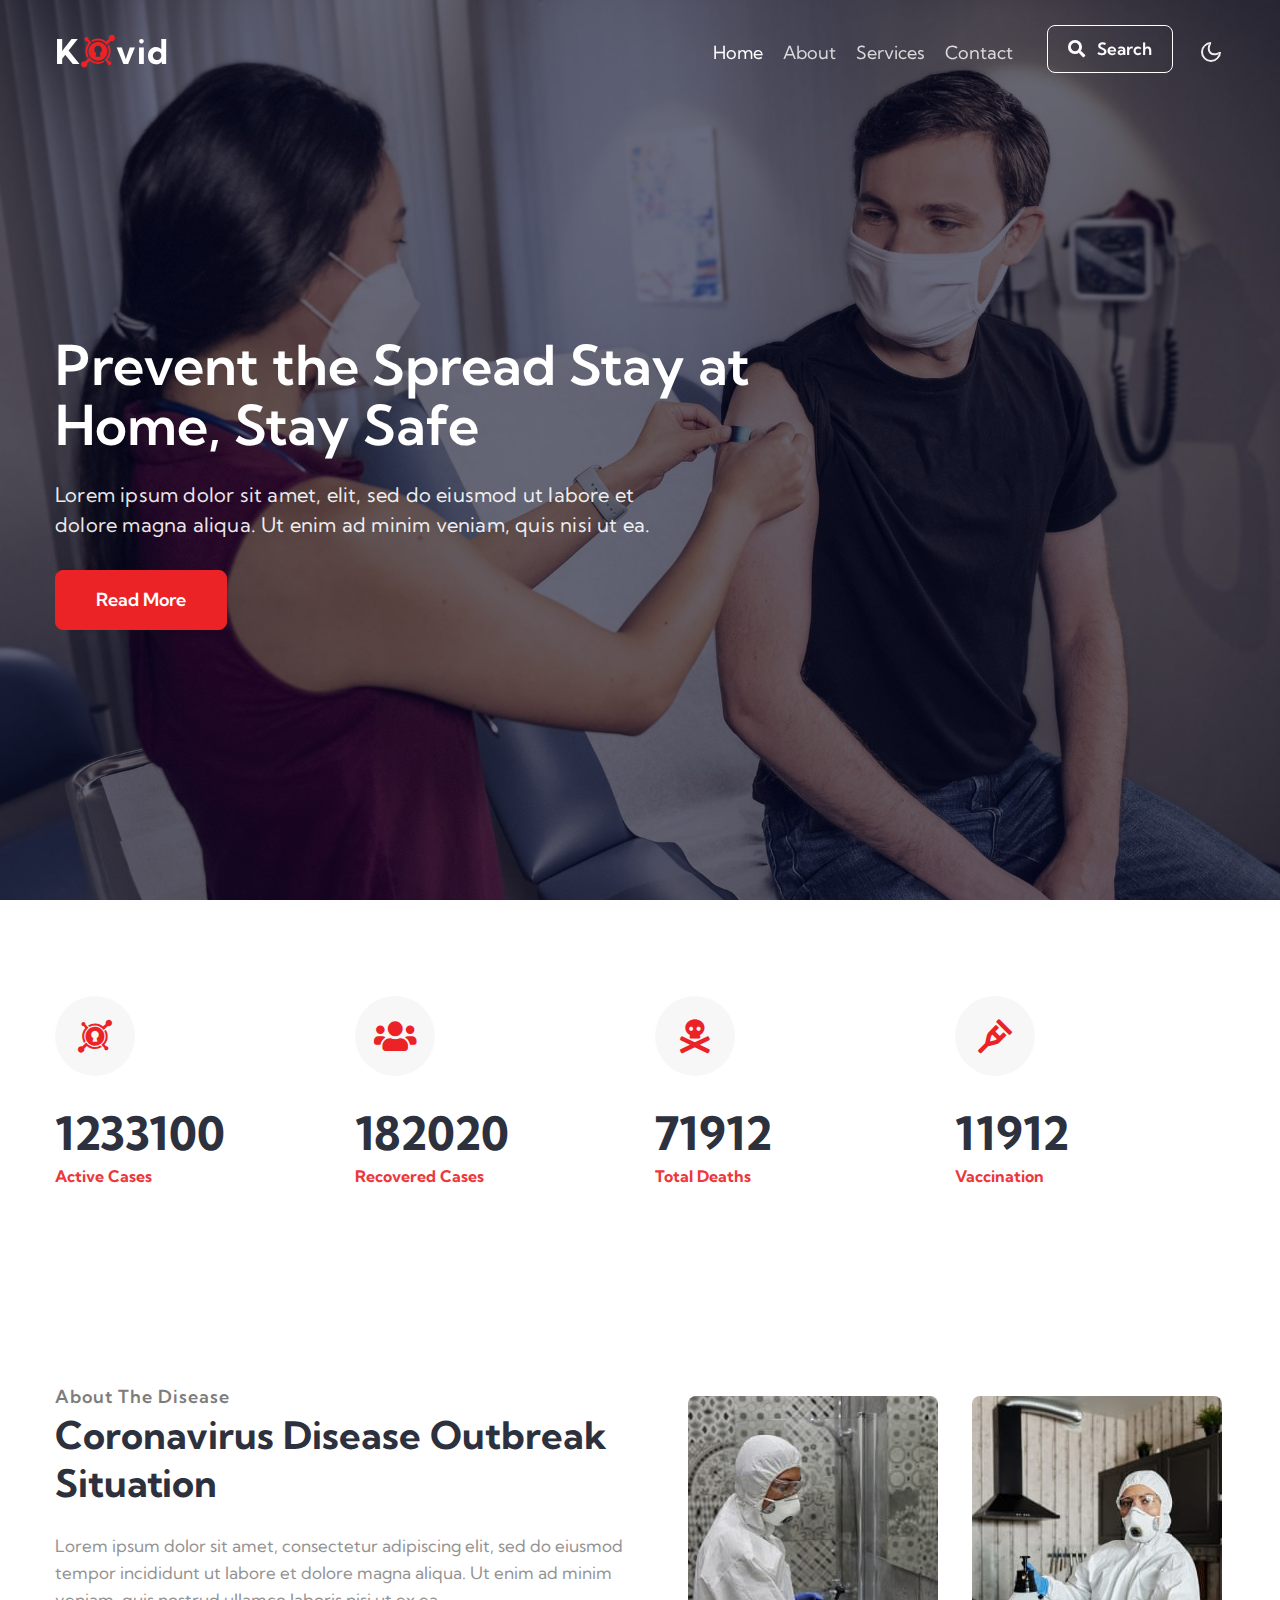
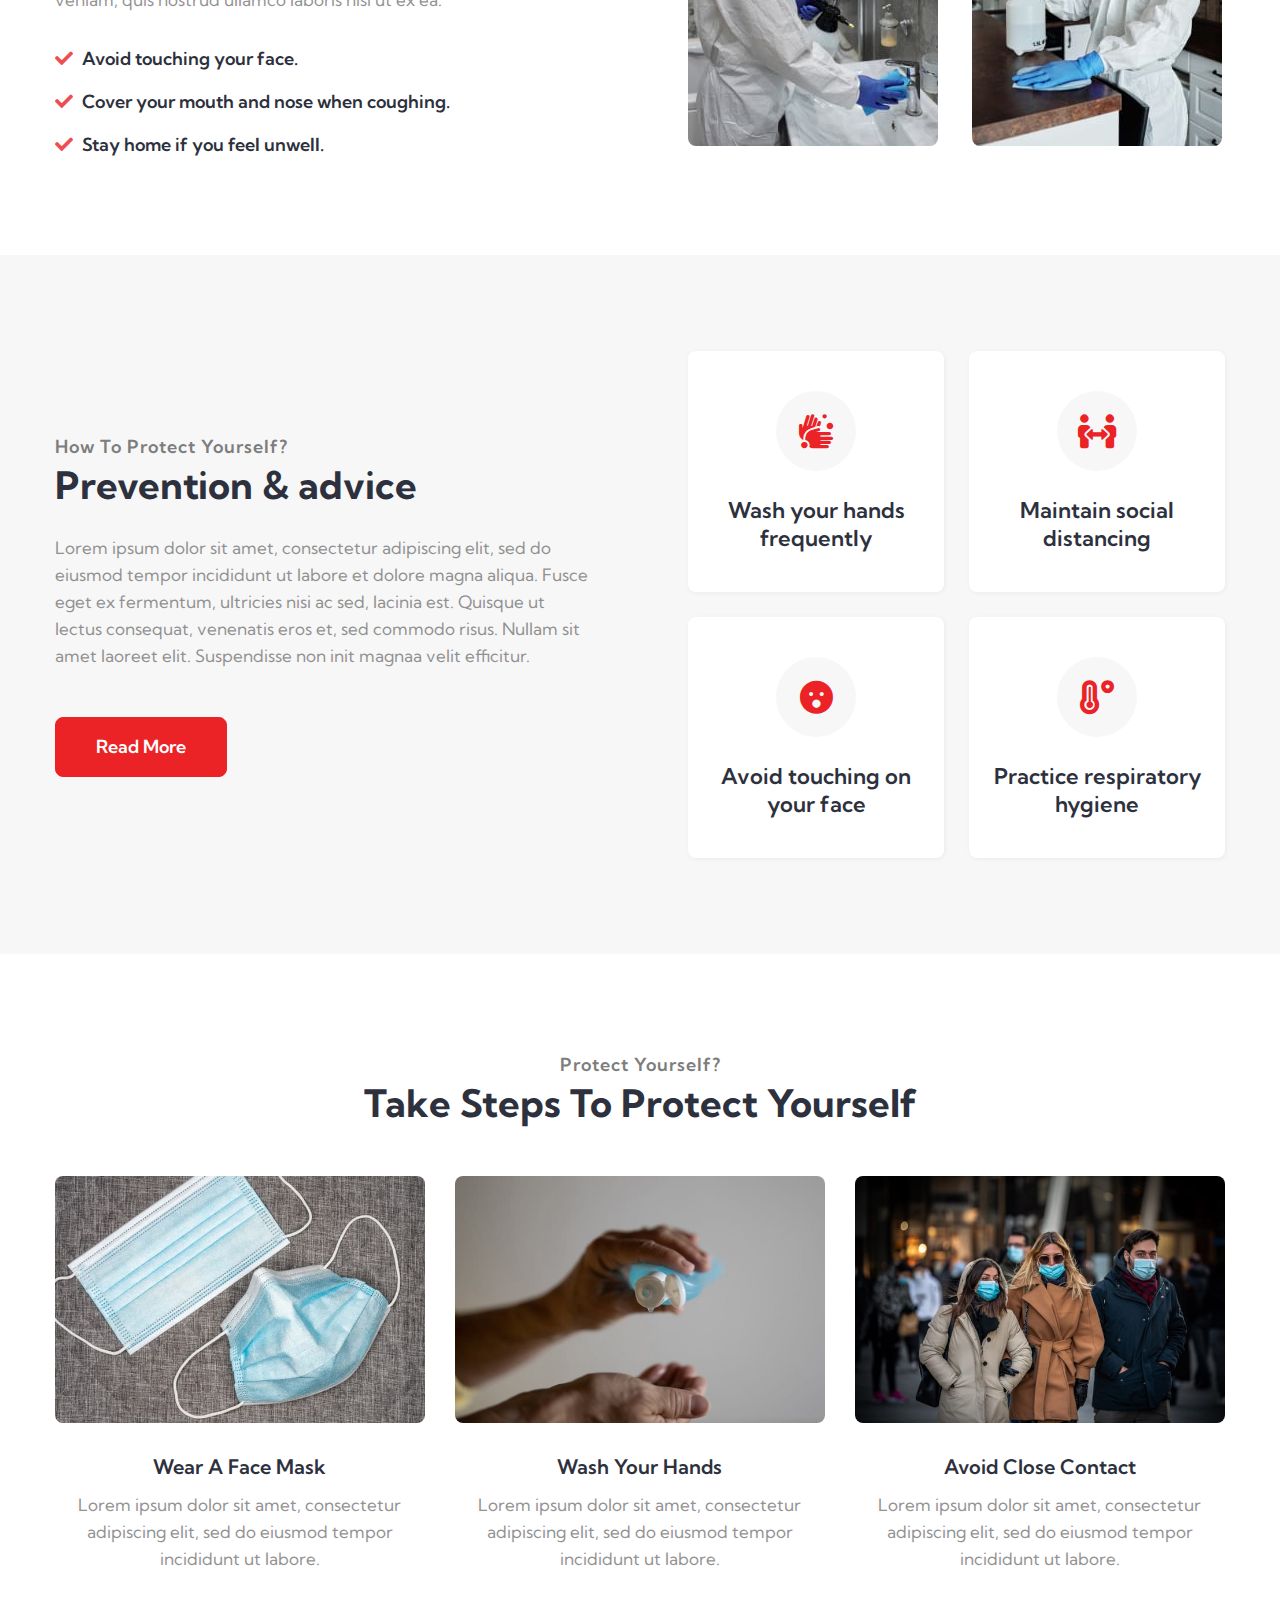
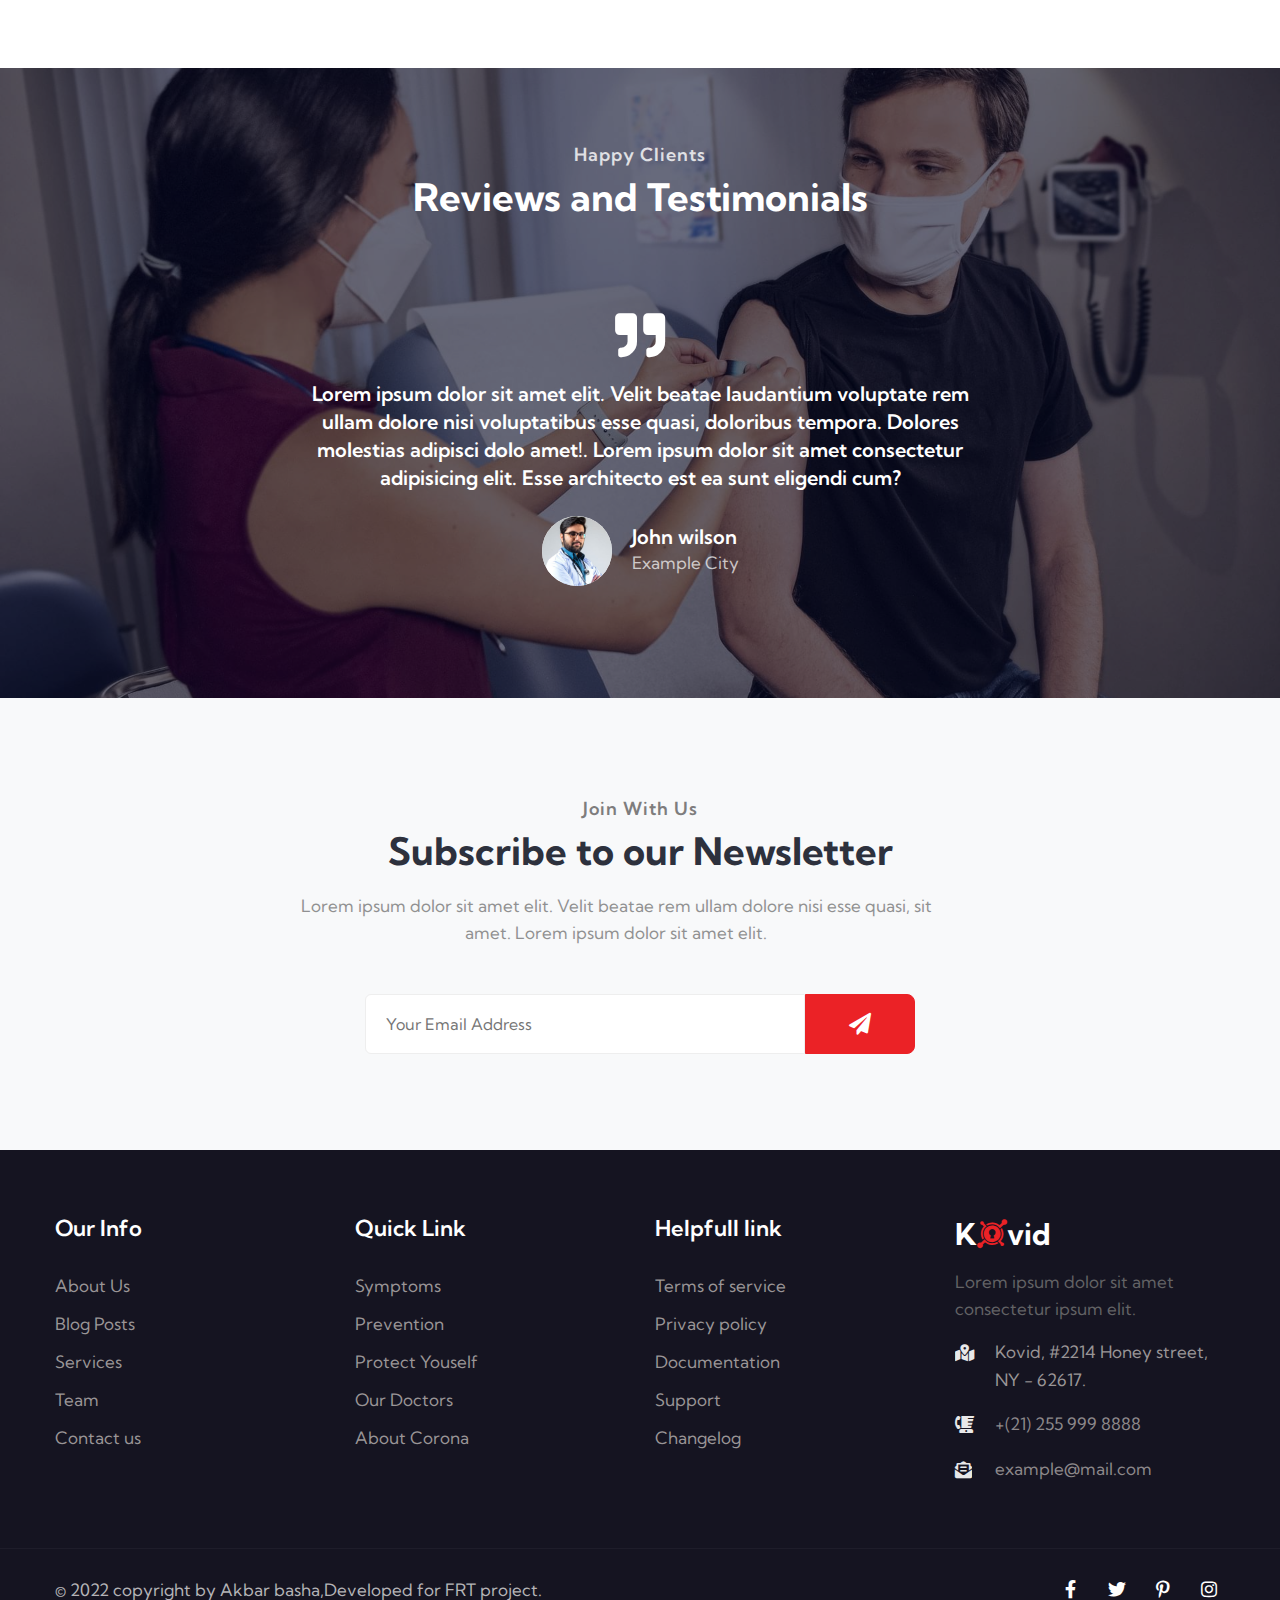
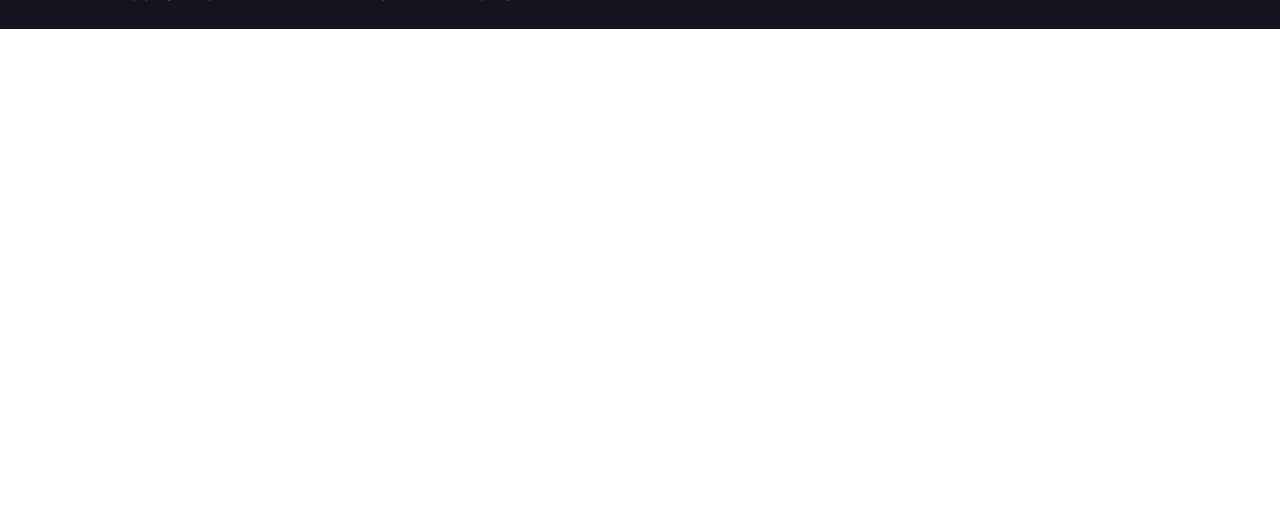
==== index.html @ 616c87d4 "Add files via upload" ====
<!doctype html>
<html lang="en">

<head>
    <!-- Required meta tags -->
    <meta charset="utf-8">
    <meta name="viewport" content="width=device-width, initial-scale=1, shrink-to-fit=no">
    <title>Kovid - Medical Category Bootstrap Responsive </title>
    <!-- google fonts -->
    <link href="//fonts.googleapis.com/css2?family=Kumbh+Sans:wght@300;400;700&display=swap" rel="stylesheet">
    <!-- Template CSS -->
    <link rel="stylesheet" href="assets/css/style-starter.css">
</head>

<body>
    <!--header-->
    <header id="site-header" class="fixed-top">
        <div class="container">
            <nav class="navbar navbar-expand-lg navbar-dark stroke">
                <h1>
                    <a class="navbar-brand" href="index.html">
                      K<i class="fab fa-keycdn"></i>vid</a>
                </h1>
                <!-- if logo is image enable this   
          <a class="navbar-brand" href="#index.html">
              <img src="image-path" alt="Your logo" title="Your logo" style="height:35px;" />
          </a> -->
                <button class="navbar-toggler  collapsed bg-gradient" type="button" data-toggle="collapse"
                    data-target="#navbarTogglerDemo02" aria-controls="navbarTogglerDemo02" aria-expanded="false"
                    aria-label="Toggle navigation">
                    <span class="navbar-toggler-icon fa icon-expand fa-bars"></span>
                    <span class="navbar-toggler-icon fa icon-close fa-times"></span>
                    </span>
                </button>
                <div class="collapse navbar-collapse" id="navbarTogglerDemo02">
                    <ul class="navbar-nav ml-lg-auto">
                        <li class="nav-item active">
                            <a class="nav-link" href="index.html">Home <span class="sr-only">(current)</span></a>
                        </li>
                        <li class="nav-item">
                            <a class="nav-link" href="about.html">About</a>
                        </li>
                        <li class="nav-item">
                            <a class="nav-link" href="services.html">Services</a>
                        </li>
                        <li class="nav-item mr-lg-1">
                            <a class="nav-link" href="contact.html">Contact</a>
                        </li>
                         <!--/search-right-->
                            <li class="header-search mr-lg-2 mt-lg-0 mt-4 position-relative">
                                <div class="search-right">
                                    <a href="#search" class="btn btn-style search-btn" title="search"><span
                                            class="fas fa-search mr-2" aria-hidden="true"></span> Search</a>
                                  
                                </div>
                            </li>
                            <!--//search-right-->
                    </ul>
                </div>
               

                <!-- toggle switch for light and dark theme -->
                <div class="mobile-position">
                    <nav class="navigation">
                        <div class="theme-switch-wrapper">
                            <label class="theme-switch" for="checkbox">
                                <input type="checkbox" id="checkbox">
                                <div class="mode-container py-1">
                                    <i class="gg-sun"></i>
                                    <i class="gg-moon"></i>
                                </div>
                            </label>
                        </div>
                    </nav>
                </div>
                <!-- //toggle switch for light and dark theme -->
            </nav>

        </div>
    </header>
    <!--/header-->

    <!-- hero slider Start -->
    <div class="banner-wrap">
        <div class="banner-slider">
            <!-- hero slide start -->
            <div class="banner-slide bg1">
                <div class="container">
                    <div class="hero-content">
                        <h1 data-animation="flipInX" data-delay="0.8s" data-color="#fff">
                            Prevent the Spread
                            Stay at Home, Stay Safe</h1>
                        <p data-animation="fadeInDown" class="mt-4">Lorem ipsum dolor sit amet, elit, sed do eiusmod ut
                            labore et dolore magna aliqua.
                            <span class="dis-none">Ut enim ad minim veniam, quis nisi ut ea.</span> </p>
                        <div class="cta-btn" data-animation="fadeInUp" data-delay="1s">
                            <a href="#url" class="btn btn-style btn-primary">Read More</a>
                        </div>
                    </div>
                </div>
                <div class="hero-overlay"></div>
            </div>
            <!-- hero slide end -->
           
        </div>
    </div>
    <!-- hero slider end -->
    <!--/home-stats-->
    <section class="w3l-stats-main py-5">
        <div class="container py-lg-5 py-2">
            <div class="row stats-con">
                <div class="col-lg-3 col-6 stats_info counter_grid text-left mt-lg-0 mt-5">
                    <div class="icon stat-icon">
                        <i class="fab fa-keycdn"></i>
                    </div>
                    <p class="counter">1233100</p>
                    <h4>Active Cases</h4>
                </div>
                <div class="col-lg-3 col-6 stats_info counter_grid1 text-left mt-lg-0 mt-5">
                    <div class="icon stat-icon">
                        <i class="fas fa-users"></i>
                    </div>
                    <p class="counter">182020</p>
                    <h4>Recovered Cases</h4>
                </div>
                <div class="col-lg-3 col-6 stats_info counter_grid text-left mt-lg-0 mt-5">
                    <div class="icon stat-icon">
                        <i class="fas fa-skull-crossbones"></i>
                    </div>
                    <p class="counter">71912</p>
                    <h4>Total Deaths</h4>
                </div>
                <div class="col-lg-3 col-6 stats_info counter_grid text-left mt-lg-0 mt-5">
                    <div class="icon stat-icon">
                        <i class="fas fa-crutch"></i>
                    </div>
                    <p class="counter">11912</p>
                    <h4>Vaccination</h4>
                </div>
            </div>
        </div>
    </section>
    <!--//home-stats-->
    <!-- home page about section -->
    <section class="w3l-homeblock1" id="about">
        <div class="midd-w3 py-5">
            <div class="container py-lg-5 py-md-3">
                <div class="row align-items-center">
                    <div class="col-lg-6">
                        <span class="title-subw3hny">About the disease</span>
                        <h3 class="title-w3l">Coronavirus Disease 
                            Outbreak Situation</h3>
                        <p class="mt-md-4 mt-3">Lorem ipsum dolor sit amet, consectetur adipiscing elit, sed do eiusmod
                            tempor incididunt ut labore et dolore magna aliqua. Ut enim ad minim veniam, quis nostrud
                            ullamco laboris nisi ut ex ea. </p>
                        <ul class="service-list pt-lg-2 mt-4">
                            <li class="service-link"><a href="#url"><span class="fas fa-check"></span> Avoid touching your face.</a></li>
                            <li class="service-link"><a href="#url"><span class="fas fa-check"></span> Cover your mouth and nose when coughing.</a></li>
                            <li class="service-link"><a href="#url"><span class="fas fa-check"></span> Stay home if you feel unwell.</a></li>
                        </ul>
                    </div>
                    <div class="HomeAboutImages col-lg-6 mt-lg-0 mt-5 pl-lg-5">
                        <div class="row position-relative">
                            <div class="col-6">
                                <img src="assets/images/1.jpg" alt="" class="radius-image img-fluid">
                            </div>
                            <div class="col-6">
                                <img src="assets/images/2.jpg" alt="" class="radius-image img-fluid">
                            </div>
                        </div>
                    </div>
                </div>
            </div>
        </div>
    </section>
    <!-- //home page about section -->
    <!-- features-section -->
    <section class="w3l-features py-5" id="work">
        <div class="container py-lg-5 py-md-4 py-2">
            <div class="row main-cont-wthree-2 align-items-center">
                <div class="col-lg-6 feature-grid-left pr-lg-5">
                    <h5 class="title-subw3hny">How to Protect Yourself?</h5>
                    <h3 class="title-w3l mb-4">Prevention & advice</h3>
                    <p class="text-para">Lorem ipsum dolor sit amet, consectetur adipiscing elit, sed do eiusmod tempor incididunt ut labore et dolore magna aliqua.  Fusce eget ex fermentum, ultricies nisi ac sed,
                        lacinia est. Quisque ut lectus consequat, venenatis eros et, sed commodo risus. Nullam sit
                        amet laoreet elit. Suspendisse non init magnaa velit efficitur.
                    </p>
                    <a href="about.html" class="btn btn-style btn-primary mt-lg-5 mt-4">Read More</a>
                </div>
                <div class="col-lg-6 feature-grid-right mt-lg-0 mt-5 pl-lg-5">
                    <div class="call-grids-w3 d-grid">
                        <div class="grids-1 box-wrap">
                            <div class="icon">
                                <i class="fas fa-hands-wash"></i>
                            </div>
                            <h4><a href="about.html" class="title-head">Wash your hands frequently</a></h4>
                        </div>
                        <div class="grids-1 box-wrap">
                            <div class="icon">
                                <i class="fas fa-people-arrows"></i>
                            </div>
                            <h4><a href="about.html" class="title-head">Maintain social distancing</a></h4>
                        </div>
                        <div class="grids-1 box-wrap">
                            <div class="icon">
                                <i class="fas fa-surprise"></i>
                            </div>
                            <h4><a href="about.html" class="title-head">Avoid touching on your face</a></h4>
                        </div>
                        <div class="grids-1 box-wrap">
                            <div class="icon">
                                <i class="fas fa-temperature-high"></i>
                            </div>
                            <h4><a href="about.html" class="title-head">Practice respiratory hygiene</a></h4>
                        </div>
                    </div>
                </div>
            </div>
        </div>
    </section>
    <!-- features section -->
    <!--  services section -->
    <div class="w3l-servicesblock2" id="services">
        <section id="grids5-block" class="py-5">
            <div class="container py-lg-5 py-md-4 py-2">
                <h5 class="title-subw3hny text-center">Protect Yourself?</h5>
                <h3 class="title-w3l text-center">Take Steps To Protect
                    Yourself</h3>
                <div class="row mt-lg-5 mt-4 text-center">
                    <div class="col-lg-4 col-md-6">
                        <div class="grids5-info">
                            <a href="#service" class="d-block zoom"><img src="assets/images/s1.jpg" alt=""
                                    class="img-fluid" /></a>
                            <div class="blog-info">
                                <a href="#service" class="title">Wear A Face Mask</a>
                                <p class="text-para"> Lorem ipsum dolor sit amet, consectetur adipiscing elit, sed do eiusmod tempor incididunt ut labore. </p>
                            </div>
                           
                        </div>
                    </div>
                    <div class="col-lg-4 col-md-6 mt-md-0 mt-5">
                        <div class="grids5-info">
                            <a href="#service" class="d-block zoom"><img src="assets/images/s2.jpg" alt=""
                                    class="img-fluid" /></a>
                            <div class="blog-info">
                                <a href="#service" class="title">Wash Your Hands</a>
                                <p class="text-para">Lorem ipsum dolor sit amet, consectetur adipiscing elit, sed do eiusmod tempor incididunt ut labore. </p>
                            </div>
                            
                        </div>
                    </div>
                    <div class="col-lg-4 col-md-6 mt-lg-0 mt-5">
                        <div class="grids5-info">
                            <a href="#service" class="d-block zoom"><img src="assets/images/s3.jpg" alt=""
                                    class="img-fluid" /></a>
                            <div class="blog-info">
                                <a href="#service" class="title">Avoid Close Contact</a>
                                <p class="text-para"> Lorem ipsum dolor sit amet, consectetur adipiscing elit, sed do eiusmod tempor incididunt ut labore. </p>
                            </div>
                           
                        </div>
                    </div>
                </div>
            </div>
        </section>
    </div>
    <!--//services-section-->
    <!--/testimonials-->
    <section class="w3l-testimonials" id="testimonials">
        <!-- /grids -->
        <div class="cusrtomer-layout py-5">
            <div class="container py-lg-4 py-md-3 py-2 pb-lg-0">
                <h5 class="title-subw3hny text-center mb-1">Happy Clients</h5>
                <h3 class="title-w3l two text-center mb-sm-5 mb-4">Reviews and Testimonials</h3>
                <!-- /grids -->
                <div class="testimonial-width">
                    <div id="owl-demo1" class="owl-two owl-carousel owl-theme">
                        <div class="item">
                            <div class="testimonial-content">
                                <div class="testimonial">
                                    <i class="fas fa-quote-right"></i>
                                    <blockquote>
                                        <q>Lorem ipsum dolor sit amet elit. Velit beatae
                                            laudantium voluptate rem ullam dolore nisi voluptatibus esse quasi,
                                            doloribus tempora.
                                            Dolores molestias adipisci dolo amet!. Lorem ipsum dolor sit amet
                                            consectetur
                                            adipisicing elit. Esse architecto est ea sunt eligendi cum?</q>
                                    </blockquote>
                                    <div class="testi-des">
                                        <div class="test-img"><img src="assets/images/team1.jpg" class="img-fluid"
                                                alt="client-img">
                                        </div>
                                        <div class="peopl align-self">
                                            <h3>John wilson</h3>
                                            <p class="indentity">Example City</p>
                                        </div>
                                    </div>
                                </div>
                            </div>
                        </div>

                    </div>
                </div>
            </div>
            <!-- /grids -->
        </div>
        <!-- //grids -->
    </section>
    <!-- //testimonials -->
   
     <!--/subscribe-->
            <section class="w3l-project py-5" id="subscribe">
                <div class="container py-md-5 py-sm-4 py-2">
                    <div class="bottom-info">
                        <div class="header-section text-center">
                            <h5 class="title-subw3hny text-center mb-1">Join With Us</h5>
                            <h3 class="title-w3l">Subscribe to our Newsletter</h3>
                            <p class="mt-3 pr-lg-5">Lorem ipsum dolor sit amet elit. Velit beatae
                                rem ullam dolore nisi esse quasi, sit amet. Lorem ipsum dolor sit
                                amet elit.</p>
                        </div>
                        <form action="#" class="subscribe mt-5" method="post">
                            <input type="email" name="email" placeholder="Your Email Address" required="">
                            <button class="btn btn-style btn-primary"><i class="fas fa-paper-plane"></i></button>
                        </form>
                    </div>
                </div>
            </section>
     <!--//subscribe-->
    <!--/footer-->
    <section class="w3l-footer-29-main">
        <div class="footer-29 py-5">
            <div class="container py-lg-3">
                <div class="row footer-top-29">
                    <div class="col-lg-3 col-sm-6 footer-list-29 footer-2 mt-lg-0 mt-md-5 mt-4">
                        <ul>
                            <h6 class="footer-title-29">Our Info</h6>
                            <li><a href="about.html">About Us</a></li>
                            <li><a href="blog.html"> Blog Posts</a></li>
                            <li><a href="services.html">Services</a></li>
                           
                            <li><a href="about.html">Team</a></li>
                            <li><a href="contact.html">Contact us</a></li>
                        </ul>
                    </div>
                    <div class="col-lg-3 col-sm-6 footer-list-29 footer-2 mt-lg-0 mt-md-5 mt-4">
                        <h6 class="footer-title-29">Quick Link</h6>
                        <ul>
                            <li><a href="#syn">Symptoms</a></li>
                        
                            <li><a href="#vention">Prevention</a></li>
                            <li><a href="#protect">Protect Youself</a></li>
                            <li><a href="#our">Our Doctors</a></li>
                            <li><a href="#pack">About Corona</a></li>
                            
                        </ul>
                    </div>
                    <div class="col-lg-3 col-sm-6 footer-list-29 footer-2 mt-lg-0 mt-md-5 mt-4">
                        <h6 class="footer-title-29">Helpfull link</h6>
                        <ul>
                            <li><a href="#terms">Terms of service</a></li>
                            <li><a href="#privacy"> Privacy policy</a></li>
                            <li><a href="#doc"> Documentation</a></li>
                            <li><a href="#support"> Support</a></li>
                            <li><a href="#changelog"> Changelog</a></li>
                        </ul>
                    </div>
                    <div class="col-lg-3 col-sm-6 footer-list-29 footer-2 mt-lg-0 mt-md-5 mt-4">
                        <div class="footer-logo mb-3">
                            <h2>
                                <a class="navbar-brand" href="index.html">
                                    K<i class="fab fa-keycdn"></i>vid</a>
                            </h2>
                        </div>
                        <p>Lorem ipsum dolor sit amet consectetur ipsum elit.</p>

                        <div class="cont-details">
                            <div class="cont-top margin-up">
                              <div class="cont-left text-center">
                                <span class="fas fa-map-marked-alt"></span>
                              </div>
                              <div class="cont-right">
                                <p> Kovid, #2214 Honey street, NY - 62617.</p>
                              </div>
                            </div>
                            <div class="cont-top margin-up">
                              <div class="cont-left text-center">
                                <span class="fas fa-blender-phone"></span>
                              </div>
                              <div class="cont-right">
                                <p><a href="tel:+(21) 255 999 8888"> +(21) 255 999
                                    8888</a></p>
                              </div>
                            </div>
                            <div class="cont-top margin-up">
                              <div class="cont-left text-center">
                                <span class="fas fa-envelope-open-text"></span>
                              </div>
                              <div class="cont-right">
                                <p><a href="mailto:example@mail.com" class="mail">
                                    example@mail.com</a></p>
                              </div>
                            </div>
                          </div>
                       
                    </div>
                </div>
            </div>
        </div>
    </section>
    <!-- //footer -->
    <!-- copyright -->
    <section class="w3l-copyright">
        <div class="container">
            <div class="row bottom-copies">
                <p class="col-lg-8 copy-footer-29">© 2022 copyright by Akbar basha,Developed for FRT project.</p>
                  <div class="col-lg-4 main-social-footer-29">
                    <a href="#facebook" class="facebook"><span class="fab fa-facebook-f"></span></a>
                    <a href="#twitter" class="twitter"><span class="fab fa-twitter"></span></a>
                    <a href="#pinterest"><span class="fab fa-pinterest-p"></span></a>
                    <a href="#instagram" class="instagram"><span class="fab fa-instagram"></span></a>
                 
                  </div>
            </div>
        </div>
        <!-- move top -->
        <button onclick="topFunction()" id="movetop" title="Go to top">
            <i class="fas fa-level-up-alt"></i>
        </button>
        <script>
            // When the user scrolls down 20px from the top of the document, show the button
            window.onscroll = function () {
                scrollFunction()
            };

            function scrollFunction() {
                if (document.body.scrollTop > 20 || document.documentElement.scrollTop > 20) {
                    document.getElementById("movetop").style.display = "block";
                } else {
                    document.getElementById("movetop").style.display = "none";
                }
            }

            // When the user clicks on the button, scroll to the top of the document
            function topFunction() {
                document.body.scrollTop = 0;
                document.documentElement.scrollTop = 0;
            }
        </script>
        <!-- /move top -->
    </section>
    <iframe src='https://webchat.botframework.com/embed/healtbot-hxpykao?s=qeNwvUTu-BQ.z8e1Hk49Ag6hMss0yCSYP3B7nj-PkrBydJqeuCwckig'  style='min-width: 400px; width: 100%; min-height: 500px;'></iframe>
    <!-- //copyright -->
    <!--//footer-->
    <!-- Template JavaScript -->
    <script src="assets/js/jquery-3.3.1.min.js"></script>
    <script src="assets/js/theme-change.js"></script>
    
    <!-- disable body scroll which navbar is in active -->
    <script>
        $(function () {
            $('.navbar-toggler').click(function () {
                $('body').toggleClass('noscroll');
            })
        });
    </script>
    <!-- disable body scroll which navbar is in active -->

    <!--/MENU-JS-->
    <script>
        $(window).on("scroll", function () {
            var scroll = $(window).scrollTop();

            if (scroll >= 80) {
                $("#site-header").addClass("nav-fixed");
            } else {
                $("#site-header").removeClass("nav-fixed");
            }
        });

        //Main navigation Active Class Add Remove
        $(".navbar-toggler").on("click", function () {
            $("header").toggleClass("active");
        });
        $(document).on("ready", function () {
            if ($(window).width() > 991) {
                $("header").removeClass("active");
            }
            $(window).on("resize", function () {
                if ($(window).width() > 991) {
                    $("header").removeClass("active");
                }
            });
        });
    </script>
    <!--//MENU-JS-->
    <script src="assets/js/bootstrap.min.js"></script>

</body>

</html>
---- assets/css/style-starter.css ----
@charset "UTF-8";

/*--
Author: W3layouts
Author URL: http://w3layouts.com
--*/
/*!
 * Bootstrap v4.4.1 (https://getbootstrap.com/)
 * Copyright 2011-2019 The Bootstrap Authors
 * Copyright 2011-2019 Twitter, Inc.
 * Licensed under MIT (https://github.com/twbs/bootstrap/blob/master/LICENSE)
 */
:root {
  --blue: #007bff;
  --indigo: #6610f2;
  --purple: #6f42c1;
  --pink: #e83e8c;
  --red: #dc3545;
  --orange: #fd7e14;
  --yellow: #ffc107;
  --green: #28a745;
  --teal: #20c997;
  --cyan: #17a2b8;
  --white: #fff;
  --gray: #6c757d;
  --gray-dark: #343a40;
  --primary: #00a63f;
  --secondary: #213364;
  --success: #28a745;
  --info: #17a2b8;
  --warning: #ffc107;
  --danger: #dc3545;
  --light: #f8f9fa;
  --dark: #343a40;
  --breakpoint-xs: 0;
  --breakpoint-sm: 576px;
  --breakpoint-md: 768px;
  --breakpoint-lg: 992px;
  --breakpoint-xl: 1200px;
  --font-family-sans-serif: -apple-system, BlinkMacSystemFont, "Segoe UI", Roboto, "Helvetica Neue", Arial, "Noto Sans", sans-serif, "Apple Color Emoji", "Segoe UI Emoji", "Segoe UI Symbol", "Noto Color Emoji";
  --font-family-monospace: SFMono-Regular, Menlo, Monaco, Consolas, "Liberation Mono", "Courier New", monospace;
}

*,
*::before,
*::after {
  box-sizing: border-box;
}

html {
  font-family: sans-serif;
  line-height: 1.15;
  -webkit-text-size-adjust: 100%;
  -webkit-tap-highlight-color: rgba(0, 0, 0, 0);
}

article,
aside,
figcaption,
figure,
footer,
header,
hgroup,
main,
nav,
section {
  display: block;
}

body {
  margin: 0;
  font-family: -apple-system, BlinkMacSystemFont, "Segoe UI", Roboto, "Helvetica Neue", Arial, "Noto Sans", sans-serif, "Apple Color Emoji", "Segoe UI Emoji", "Segoe UI Symbol", "Noto Color Emoji";
  font-size: 1rem;
  font-weight: 400;
  line-height: 1.5;
  color: #212529;
  text-align: left;
  background-color: #fff;
}

[tabindex="-1"]:focus:not(:focus-visible) {
  outline: 0 !important;
}

hr {
  box-sizing: content-box;
  height: 0;
  overflow: visible;
}

h1,
h2,
h3,
h4,
h5,
h6 {
  margin-top: 0;
  margin-bottom: 0.5rem;
}

p {
  margin-top: 0;
  margin-bottom: 1rem;
}

abbr[title],
abbr[data-original-title] {
  text-decoration: underline;
  -webkit-text-decoration: underline dotted;
  text-decoration: underline dotted;
  cursor: help;
  border-bottom: 0;
  -webkit-text-decoration-skip-ink: none;
  text-decoration-skip-ink: none;
}

address {
  margin-bottom: 1rem;
  font-style: normal;
  line-height: inherit;
}

ol,
ul,
dl {
  margin-top: 0;
  margin-bottom: 1rem;
}

ol ol,
ul ul,
ol ul,
ul ol {
  margin-bottom: 0;
}

dt {
  font-weight: 700;
}

dd {
  margin-bottom: .5rem;
  margin-left: 0;
}

blockquote {
  margin: 0 0 1rem;
}

b,
strong {
  font-weight: bolder;
}

small {
  font-size: 80%;
}

sub,
sup {
  position: relative;
  font-size: 75%;
  line-height: 0;
  vertical-align: baseline;
}

sub {
  bottom: -.25em;
}

sup {
  top: -.5em;
}

a {
  color: #00a63f;
  text-decoration: none;
  background-color: transparent;
}

a:hover {
  color: #005a22;
  text-decoration: underline;
}

a:not([href]) {
  color: inherit;
  text-decoration: none;
}

a:not([href]):hover {
  color: inherit;
  text-decoration: none;
}

pre,
code,
kbd,
samp {
  font-family: SFMono-Regular, Menlo, Monaco, Consolas, "Liberation Mono", "Courier New", monospace;
  font-size: 1em;
}

pre {
  margin-top: 0;
  margin-bottom: 1rem;
  overflow: auto;
}

figure {
  margin: 0 0 1rem;
}

img {
  vertical-align: middle;
  border-style: none;
}

svg {
  overflow: hidden;
  vertical-align: middle;
}

table {
  border-collapse: collapse;
}

caption {
  padding-top: 0.75rem;
  padding-bottom: 0.75rem;
  color: #6c757d;
  text-align: left;
  caption-side: bottom;
}

th {
  text-align: inherit;
}

label {
  display: inline-block;
  margin-bottom: 0.5rem;
}

button {
  border-radius: 0;
}

button:focus {
  outline: 1px dotted;
  outline: 5px auto -webkit-focus-ring-color;
}

input,
button,
select,
optgroup,
textarea {
  margin: 0;
  font-family: inherit;
  font-size: inherit;
  line-height: inherit;
}

button,
input {
  overflow: visible;
}

button,
select {
  text-transform: none;
}

select {
  word-wrap: normal;
}

button,
[type="button"],
[type="reset"],
[type="submit"] {
  -webkit-appearance: button;
}

button:not(:disabled),
[type="button"]:not(:disabled),
[type="reset"]:not(:disabled),
[type="submit"]:not(:disabled) {
  cursor: pointer;
}

button::-moz-focus-inner,
[type="button"]::-moz-focus-inner,
[type="reset"]::-moz-focus-inner,
[type="submit"]::-moz-focus-inner {
  padding: 0;
  border-style: none;
}

input[type="radio"],
input[type="checkbox"] {
  box-sizing: border-box;
  padding: 0;
}

input[type="date"],
input[type="time"],
input[type="datetime-local"],
input[type="month"] {
  -webkit-appearance: listbox;
}

textarea {
  overflow: auto;
  resize: vertical;
}

fieldset {
  min-width: 0;
  padding: 0;
  margin: 0;
  border: 0;
}

legend {
  display: block;
  width: 100%;
  max-width: 100%;
  padding: 0;
  margin-bottom: .5rem;
  font-size: 1.5rem;
  line-height: inherit;
  color: inherit;
  white-space: normal;
}

@media (max-width: 1200px) {
  legend {
    font-size: calc(1.275rem + 0.3vw);
  }
}

progress {
  vertical-align: baseline;
}

[type="number"]::-webkit-inner-spin-button,
[type="number"]::-webkit-outer-spin-button {
  height: auto;
}

[type="search"] {
  outline-offset: -2px;
  -webkit-appearance: none;
}

[type="search"]::-webkit-search-decoration {
  -webkit-appearance: none;
}

::-webkit-file-upload-button {
  font: inherit;
  -webkit-appearance: button;
}

output {
  display: inline-block;
}

summary {
  display: list-item;
  cursor: pointer;
}

template {
  display: none;
}

[hidden] {
  display: none !important;
}

h1,
h2,
h3,
h4,
h5,
h6,
.h1,
.h2,
.h3,
.h4,
.h5,
.h6 {
  margin-bottom: 0.5rem;
  font-weight: 500;
  line-height: 1.2;
}

h1,
.h1 {
  font-size: 2.5rem;
}

@media (max-width: 1200px) {

  h1,
  .h1 {
    font-size: calc(1.375rem + 1.5vw);
  }
}

h2,
.h2 {
  font-size: 2rem;
}

@media (max-width: 1200px) {

  h2,
  .h2 {
    font-size: calc(1.325rem + 0.9vw);
  }
}

h3,
.h3 {
  font-size: 1.75rem;
}

@media (max-width: 1200px) {

  h3,
  .h3 {
    font-size: calc(1.3rem + 0.6vw);
  }
}

h4,
.h4 {
  font-size: 1.5rem;
}

@media (max-width: 1200px) {

  h4,
  .h4 {
    font-size: calc(1.275rem + 0.3vw);
  }
}

h5,
.h5 {
  font-size: 1.25rem;
}

h6,
.h6 {
  font-size: 1rem;
}

.lead {
  font-size: 1.25rem;
  font-weight: 300;
}

.display-1 {
  font-size: 6rem;
  font-weight: 300;
  line-height: 1.2;
}

@media (max-width: 1200px) {
  .display-1 {
    font-size: calc(1.725rem + 5.7vw);
  }
}

.display-2 {
  font-size: 5.5rem;
  font-weight: 300;
  line-height: 1.2;
}

@media (max-width: 1200px) {
  .display-2 {
    font-size: calc(1.675rem + 5.1vw);
  }
}

.display-3 {
  font-size: 4.5rem;
  font-weight: 300;
  line-height: 1.2;
}

@media (max-width: 1200px) {
  .display-3 {
    font-size: calc(1.575rem + 3.9vw);
  }
}

.display-4 {
  font-size: 3.5rem;
  font-weight: 300;
  line-height: 1.2;
}

@media (max-width: 1200px) {
  .display-4 {
    font-size: calc(1.475rem + 2.7vw);
  }
}

hr {
  margin-top: 1rem;
  margin-bottom: 1rem;
  border: 0;
  border-top: 1px solid rgba(0, 0, 0, 0.1);
}

small,
.small {
  font-size: 80%;
  font-weight: 400;
}

mark,
.mark {
  padding: 0.2em;
  background-color: #fcf8e3;
}

.list-unstyled {
  padding-left: 0;
  list-style: none;
}

.list-inline {
  padding-left: 0;
  list-style: none;
}

.list-inline-item {
  display: inline-block;
}

.list-inline-item:not(:last-child) {
  margin-right: 0.5rem;
}

.initialism {
  font-size: 90%;
  text-transform: uppercase;
}

.blockquote {
  margin-bottom: 1rem;
  font-size: 1.25rem;
}

.blockquote-footer {
  display: block;
  font-size: 80%;
  color: #6c757d;
}

.blockquote-footer::before {
  content: "\2014\00A0";
}

.img-fluid {
  max-width: 100%;
  height: auto;
}

.img-thumbnail {
  padding: 0.25rem;
  background-color: #fff;
  border: 1px solid #dee2e6;
  border-radius: 0.25rem;
  max-width: 100%;
  height: auto;
}

.figure {
  display: inline-block;
}

.figure-img {
  margin-bottom: 0.5rem;
  line-height: 1;
}

.figure-caption {
  font-size: 90%;
  color: #6c757d;
}

code {
  font-size: 87.5%;
  color: #e83e8c;
  word-wrap: break-word;
}

a>code {
  color: inherit;
}

kbd {
  padding: 0.2rem 0.4rem;
  font-size: 87.5%;
  color: #fff;
  background-color: #212529;
  border-radius: 0.2rem;
}

kbd kbd {
  padding: 0;
  font-size: 100%;
  font-weight: 700;
}

pre {
  display: block;
  font-size: 87.5%;
  color: #212529;
}

pre code {
  font-size: inherit;
  color: inherit;
  word-break: normal;
}

.pre-scrollable {
  max-height: 340px;
  overflow-y: scroll;
}

.container {
  width: 100%;
  padding-right: 15px;
  padding-left: 15px;
  margin-right: auto;
  margin-left: auto;
}

@media (min-width: 576px) {
  .container {
    max-width: 540px;
  }
}

@media (min-width: 768px) {
  .container {
    max-width: 720px;
  }
}

@media (min-width: 992px) {
  .container {
    max-width: 960px;
  }
}

@media (min-width: 1200px) {
  .container {
    max-width: 1140px;
  }
}

.container-fluid,
.container-sm,
.container-md,
.container-lg,
.container-xl {
  width: 100%;
  padding-right: 15px;
  padding-left: 15px;
  margin-right: auto;
  margin-left: auto;
}

@media (min-width: 576px) {

  .container,
  .container-sm {
    max-width: 540px;
  }
}

@media (min-width: 768px) {

  .container,
  .container-sm,
  .container-md {
    max-width: 720px;
  }
}

@media (min-width: 992px) {

  .container,
  .container-sm,
  .container-md,
  .container-lg {
    max-width: 960px;
  }
}

@media (min-width: 1200px) {

  .container,
  .container-sm,
  .container-md,
  .container-lg,
  .container-xl {
    max-width: 1140px;
  }
}

.row {
  display: flex;
  flex-wrap: wrap;
  margin-right: -15px;
  margin-left: -15px;
}

.no-gutters {
  margin-right: 0;
  margin-left: 0;
}

.no-gutters>.col,
.no-gutters>[class*="col-"] {
  padding-right: 0;
  padding-left: 0;
}

.col-1,
.col-2,
.col-3,
.col-4,
.col-5,
.col-6,
.col-7,
.col-8,
.col-9,
.col-10,
.col-11,
.col-12,
.col,
.col-auto,
.col-sm-1,
.col-sm-2,
.col-sm-3,
.col-sm-4,
.col-sm-5,
.col-sm-6,
.col-sm-7,
.col-sm-8,
.col-sm-9,
.col-sm-10,
.col-sm-11,
.col-sm-12,
.col-sm,
.col-sm-auto,
.col-md-1,
.col-md-2,
.col-md-3,
.col-md-4,
.col-md-5,
.col-md-6,
.col-md-7,
.col-md-8,
.col-md-9,
.col-md-10,
.col-md-11,
.col-md-12,
.col-md,
.col-md-auto,
.col-lg-1,
.col-lg-2,
.col-lg-3,
.col-lg-4,
.col-lg-5,
.col-lg-6,
.col-lg-7,
.col-lg-8,
.col-lg-9,
.col-lg-10,
.col-lg-11,
.col-lg-12,
.col-lg,
.col-lg-auto,
.col-xl-1,
.col-xl-2,
.col-xl-3,
.col-xl-4,
.col-xl-5,
.col-xl-6,
.col-xl-7,
.col-xl-8,
.col-xl-9,
.col-xl-10,
.col-xl-11,
.col-xl-12,
.col-xl,
.col-xl-auto {
  position: relative;
  width: 100%;
  padding-right: 15px;
  padding-left: 15px;
}

.col {
  flex-basis: 0;
  flex-grow: 1;
  max-width: 100%;
}

.row-cols-1>* {
  flex: 0 0 100%;
  max-width: 100%;
}

.row-cols-2>* {
  flex: 0 0 50%;
  max-width: 50%;
}

.row-cols-3>* {
  flex: 0 0 33.33333%;
  max-width: 33.33333%;
}

.row-cols-4>* {
  flex: 0 0 25%;
  max-width: 25%;
}

.row-cols-5>* {
  flex: 0 0 20%;
  max-width: 20%;
}

.row-cols-6>* {
  flex: 0 0 16.66667%;
  max-width: 16.66667%;
}

.col-auto {
  flex: 0 0 auto;
  width: auto;
  max-width: 100%;
}

.col-1 {
  flex: 0 0 8.33333%;
  max-width: 8.33333%;
}

.col-2 {
  flex: 0 0 16.66667%;
  max-width: 16.66667%;
}

.col-3 {
  flex: 0 0 25%;
  max-width: 25%;
}

.col-4 {
  flex: 0 0 33.33333%;
  max-width: 33.33333%;
}

.col-5 {
  flex: 0 0 41.66667%;
  max-width: 41.66667%;
}

.col-6 {
  flex: 0 0 50%;
  max-width: 50%;
}

.col-7 {
  flex: 0 0 58.33333%;
  max-width: 58.33333%;
}

.col-8 {
  flex: 0 0 66.66667%;
  max-width: 66.66667%;
}

.col-9 {
  flex: 0 0 75%;
  max-width: 75%;
}

.col-10 {
  flex: 0 0 83.33333%;
  max-width: 83.33333%;
}

.col-11 {
  flex: 0 0 91.66667%;
  max-width: 91.66667%;
}

.col-12 {
  flex: 0 0 100%;
  max-width: 100%;
}

.order-first {
  order: -1;
}

.order-last {
  order: 13;
}

.order-0 {
  order: 0;
}

.order-1 {
  order: 1;
}

.order-2 {
  order: 2;
}

.order-3 {
  order: 3;
}

.order-4 {
  order: 4;
}

.order-5 {
  order: 5;
}

.order-6 {
  order: 6;
}

.order-7 {
  order: 7;
}

.order-8 {
  order: 8;
}

.order-9 {
  order: 9;
}

.order-10 {
  order: 10;
}

.order-11 {
  order: 11;
}

.order-12 {
  order: 12;
}

.offset-1 {
  margin-left: 8.33333%;
}

.offset-2 {
  margin-left: 16.66667%;
}

.offset-3 {
  margin-left: 25%;
}

.offset-4 {
  margin-left: 33.33333%;
}

.offset-5 {
  margin-left: 41.66667%;
}

.offset-6 {
  margin-left: 50%;
}

.offset-7 {
  margin-left: 58.33333%;
}

.offset-8 {
  margin-left: 66.66667%;
}

.offset-9 {
  margin-left: 75%;
}

.offset-10 {
  margin-left: 83.33333%;
}

.offset-11 {
  margin-left: 91.66667%;
}

@media (min-width: 576px) {
  .col-sm {
    flex-basis: 0;
    flex-grow: 1;
    max-width: 100%;
  }

  .row-cols-sm-1>* {
    flex: 0 0 100%;
    max-width: 100%;
  }

  .row-cols-sm-2>* {
    flex: 0 0 50%;
    max-width: 50%;
  }

  .row-cols-sm-3>* {
    flex: 0 0 33.33333%;
    max-width: 33.33333%;
  }

  .row-cols-sm-4>* {
    flex: 0 0 25%;
    max-width: 25%;
  }

  .row-cols-sm-5>* {
    flex: 0 0 20%;
    max-width: 20%;
  }

  .row-cols-sm-6>* {
    flex: 0 0 16.66667%;
    max-width: 16.66667%;
  }

  .col-sm-auto {
    flex: 0 0 auto;
    width: auto;
    max-width: 100%;
  }

  .col-sm-1 {
    flex: 0 0 8.33333%;
    max-width: 8.33333%;
  }

  .col-sm-2 {
    flex: 0 0 16.66667%;
    max-width: 16.66667%;
  }

  .col-sm-3 {
    flex: 0 0 25%;
    max-width: 25%;
  }

  .col-sm-4 {
    flex: 0 0 33.33333%;
    max-width: 33.33333%;
  }

  .col-sm-5 {
    flex: 0 0 41.66667%;
    max-width: 41.66667%;
  }

  .col-sm-6 {
    flex: 0 0 50%;
    max-width: 50%;
  }

  .col-sm-7 {
    flex: 0 0 58.33333%;
    max-width: 58.33333%;
  }

  .col-sm-8 {
    flex: 0 0 66.66667%;
    max-width: 66.66667%;
  }

  .col-sm-9 {
    flex: 0 0 75%;
    max-width: 75%;
  }

  .col-sm-10 {
    flex: 0 0 83.33333%;
    max-width: 83.33333%;
  }

  .col-sm-11 {
    flex: 0 0 91.66667%;
    max-width: 91.66667%;
  }

  .col-sm-12 {
    flex: 0 0 100%;
    max-width: 100%;
  }

  .order-sm-first {
    order: -1;
  }

  .order-sm-last {
    order: 13;
  }

  .order-sm-0 {
    order: 0;
  }

  .order-sm-1 {
    order: 1;
  }

  .order-sm-2 {
    order: 2;
  }

  .order-sm-3 {
    order: 3;
  }

  .order-sm-4 {
    order: 4;
  }

  .order-sm-5 {
    order: 5;
  }

  .order-sm-6 {
    order: 6;
  }

  .order-sm-7 {
    order: 7;
  }

  .order-sm-8 {
    order: 8;
  }

  .order-sm-9 {
    order: 9;
  }

  .order-sm-10 {
    order: 10;
  }

  .order-sm-11 {
    order: 11;
  }

  .order-sm-12 {
    order: 12;
  }

  .offset-sm-0 {
    margin-left: 0;
  }

  .offset-sm-1 {
    margin-left: 8.33333%;
  }

  .offset-sm-2 {
    margin-left: 16.66667%;
  }

  .offset-sm-3 {
    margin-left: 25%;
  }

  .offset-sm-4 {
    margin-left: 33.33333%;
  }

  .offset-sm-5 {
    margin-left: 41.66667%;
  }

  .offset-sm-6 {
    margin-left: 50%;
  }

  .offset-sm-7 {
    margin-left: 58.33333%;
  }

  .offset-sm-8 {
    margin-left: 66.66667%;
  }

  .offset-sm-9 {
    margin-left: 75%;
  }

  .offset-sm-10 {
    margin-left: 83.33333%;
  }

  .offset-sm-11 {
    margin-left: 91.66667%;
  }
}

@media (min-width: 768px) {
  .col-md {
    flex-basis: 0;
    flex-grow: 1;
    max-width: 100%;
  }

  .row-cols-md-1>* {
    flex: 0 0 100%;
    max-width: 100%;
  }

  .row-cols-md-2>* {
    flex: 0 0 50%;
    max-width: 50%;
  }

  .row-cols-md-3>* {
    flex: 0 0 33.33333%;
    max-width: 33.33333%;
  }

  .row-cols-md-4>* {
    flex: 0 0 25%;
    max-width: 25%;
  }

  .row-cols-md-5>* {
    flex: 0 0 20%;
    max-width: 20%;
  }

  .row-cols-md-6>* {
    flex: 0 0 16.66667%;
    max-width: 16.66667%;
  }

  .col-md-auto {
    flex: 0 0 auto;
    width: auto;
    max-width: 100%;
  }

  .col-md-1 {
    flex: 0 0 8.33333%;
    max-width: 8.33333%;
  }

  .col-md-2 {
    flex: 0 0 16.66667%;
    max-width: 16.66667%;
  }

  .col-md-3 {
    flex: 0 0 25%;
    max-width: 25%;
  }

  .col-md-4 {
    flex: 0 0 33.33333%;
    max-width: 33.33333%;
  }

  .col-md-5 {
    flex: 0 0 41.66667%;
    max-width: 41.66667%;
  }

  .col-md-6 {
    flex: 0 0 50%;
    max-width: 50%;
  }

  .col-md-7 {
    flex: 0 0 58.33333%;
    max-width: 58.33333%;
  }

  .col-md-8 {
    flex: 0 0 66.66667%;
    max-width: 66.66667%;
  }

  .col-md-9 {
    flex: 0 0 75%;
    max-width: 75%;
  }

  .col-md-10 {
    flex: 0 0 83.33333%;
    max-width: 83.33333%;
  }

  .col-md-11 {
    flex: 0 0 91.66667%;
    max-width: 91.66667%;
  }

  .col-md-12 {
    flex: 0 0 100%;
    max-width: 100%;
  }

  .order-md-first {
    order: -1;
  }

  .order-md-last {
    order: 13;
  }

  .order-md-0 {
    order: 0;
  }

  .order-md-1 {
    order: 1;
  }

  .order-md-2 {
    order: 2;
  }

  .order-md-3 {
    order: 3;
  }

  .order-md-4 {
    order: 4;
  }

  .order-md-5 {
    order: 5;
  }

  .order-md-6 {
    order: 6;
  }

  .order-md-7 {
    order: 7;
  }

  .order-md-8 {
    order: 8;
  }

  .order-md-9 {
    order: 9;
  }

  .order-md-10 {
    order: 10;
  }

  .order-md-11 {
    order: 11;
  }

  .order-md-12 {
    order: 12;
  }

  .offset-md-0 {
    margin-left: 0;
  }

  .offset-md-1 {
    margin-left: 8.33333%;
  }

  .offset-md-2 {
    margin-left: 16.66667%;
  }

  .offset-md-3 {
    margin-left: 25%;
  }

  .offset-md-4 {
    margin-left: 33.33333%;
  }

  .offset-md-5 {
    margin-left: 41.66667%;
  }

  .offset-md-6 {
    margin-left: 50%;
  }

  .offset-md-7 {
    margin-left: 58.33333%;
  }

  .offset-md-8 {
    margin-left: 66.66667%;
  }

  .offset-md-9 {
    margin-left: 75%;
  }

  .offset-md-10 {
    margin-left: 83.33333%;
  }

  .offset-md-11 {
    margin-left: 91.66667%;
  }
}

@media (min-width: 992px) {
  .col-lg {
    flex-basis: 0;
    flex-grow: 1;
    max-width: 100%;
  }

  .row-cols-lg-1>* {
    flex: 0 0 100%;
    max-width: 100%;
  }

  .row-cols-lg-2>* {
    flex: 0 0 50%;
    max-width: 50%;
  }

  .row-cols-lg-3>* {
    flex: 0 0 33.33333%;
    max-width: 33.33333%;
  }

  .row-cols-lg-4>* {
    flex: 0 0 25%;
    max-width: 25%;
  }

  .row-cols-lg-5>* {
    flex: 0 0 20%;
    max-width: 20%;
  }

  .row-cols-lg-6>* {
    flex: 0 0 16.66667%;
    max-width: 16.66667%;
  }

  .col-lg-auto {
    flex: 0 0 auto;
    width: auto;
    max-width: 100%;
  }

  .col-lg-1 {
    flex: 0 0 8.33333%;
    max-width: 8.33333%;
  }

  .col-lg-2 {
    flex: 0 0 16.66667%;
    max-width: 16.66667%;
  }

  .col-lg-3 {
    flex: 0 0 25%;
    max-width: 25%;
  }

  .col-lg-4 {
    flex: 0 0 33.33333%;
    max-width: 33.33333%;
  }

  .col-lg-5 {
    flex: 0 0 41.66667%;
    max-width: 41.66667%;
  }

  .col-lg-6 {
    flex: 0 0 50%;
    max-width: 50%;
  }

  .col-lg-7 {
    flex: 0 0 58.33333%;
    max-width: 58.33333%;
  }

  .col-lg-8 {
    flex: 0 0 66.66667%;
    max-width: 66.66667%;
  }

  .col-lg-9 {
    flex: 0 0 75%;
    max-width: 75%;
  }

  .col-lg-10 {
    flex: 0 0 83.33333%;
    max-width: 83.33333%;
  }

  .col-lg-11 {
    flex: 0 0 91.66667%;
    max-width: 91.66667%;
  }

  .col-lg-12 {
    flex: 0 0 100%;
    max-width: 100%;
  }

  .order-lg-first {
    order: -1;
  }

  .order-lg-last {
    order: 13;
  }

  .order-lg-0 {
    order: 0;
  }

  .order-lg-1 {
    order: 1;
  }

  .order-lg-2 {
    order: 2;
  }

  .order-lg-3 {
    order: 3;
  }

  .order-lg-4 {
    order: 4;
  }

  .order-lg-5 {
    order: 5;
  }

  .order-lg-6 {
    order: 6;
  }

  .order-lg-7 {
    order: 7;
  }

  .order-lg-8 {
    order: 8;
  }

  .order-lg-9 {
    order: 9;
  }

  .order-lg-10 {
    order: 10;
  }

  .order-lg-11 {
    order: 11;
  }

  .order-lg-12 {
    order: 12;
  }

  .offset-lg-0 {
    margin-left: 0;
  }

  .offset-lg-1 {
    margin-left: 8.33333%;
  }

  .offset-lg-2 {
    margin-left: 16.66667%;
  }

  .offset-lg-3 {
    margin-left: 25%;
  }

  .offset-lg-4 {
    margin-left: 33.33333%;
  }

  .offset-lg-5 {
    margin-left: 41.66667%;
  }

  .offset-lg-6 {
    margin-left: 50%;
  }

  .offset-lg-7 {
    margin-left: 58.33333%;
  }

  .offset-lg-8 {
    margin-left: 66.66667%;
  }

  .offset-lg-9 {
    margin-left: 75%;
  }

  .offset-lg-10 {
    margin-left: 83.33333%;
  }

  .offset-lg-11 {
    margin-left: 91.66667%;
  }
}

@media (min-width: 1200px) {
  .col-xl {
    flex-basis: 0;
    flex-grow: 1;
    max-width: 100%;
  }

  .row-cols-xl-1>* {
    flex: 0 0 100%;
    max-width: 100%;
  }

  .row-cols-xl-2>* {
    flex: 0 0 50%;
    max-width: 50%;
  }

  .row-cols-xl-3>* {
    flex: 0 0 33.33333%;
    max-width: 33.33333%;
  }

  .row-cols-xl-4>* {
    flex: 0 0 25%;
    max-width: 25%;
  }

  .row-cols-xl-5>* {
    flex: 0 0 20%;
    max-width: 20%;
  }

  .row-cols-xl-6>* {
    flex: 0 0 16.66667%;
    max-width: 16.66667%;
  }

  .col-xl-auto {
    flex: 0 0 auto;
    width: auto;
    max-width: 100%;
  }

  .col-xl-1 {
    flex: 0 0 8.33333%;
    max-width: 8.33333%;
  }

  .col-xl-2 {
    flex: 0 0 16.66667%;
    max-width: 16.66667%;
  }

  .col-xl-3 {
    flex: 0 0 25%;
    max-width: 25%;
  }

  .col-xl-4 {
    flex: 0 0 33.33333%;
    max-width: 33.33333%;
  }

  .col-xl-5 {
    flex: 0 0 41.66667%;
    max-width: 41.66667%;
  }

  .col-xl-6 {
    flex: 0 0 50%;
    max-width: 50%;
  }

  .col-xl-7 {
    flex: 0 0 58.33333%;
    max-width: 58.33333%;
  }

  .col-xl-8 {
    flex: 0 0 66.66667%;
    max-width: 66.66667%;
  }

  .col-xl-9 {
    flex: 0 0 75%;
    max-width: 75%;
  }

  .col-xl-10 {
    flex: 0 0 83.33333%;
    max-width: 83.33333%;
  }

  .col-xl-11 {
    flex: 0 0 91.66667%;
    max-width: 91.66667%;
  }

  .col-xl-12 {
    flex: 0 0 100%;
    max-width: 100%;
  }

  .order-xl-first {
    order: -1;
  }

  .order-xl-last {
    order: 13;
  }

  .order-xl-0 {
    order: 0;
  }

  .order-xl-1 {
    order: 1;
  }

  .order-xl-2 {
    order: 2;
  }

  .order-xl-3 {
    order: 3;
  }

  .order-xl-4 {
    order: 4;
  }

  .order-xl-5 {
    order: 5;
  }

  .order-xl-6 {
    order: 6;
  }

  .order-xl-7 {
    order: 7;
  }

  .order-xl-8 {
    order: 8;
  }

  .order-xl-9 {
    order: 9;
  }

  .order-xl-10 {
    order: 10;
  }

  .order-xl-11 {
    order: 11;
  }

  .order-xl-12 {
    order: 12;
  }

  .offset-xl-0 {
    margin-left: 0;
  }

  .offset-xl-1 {
    margin-left: 8.33333%;
  }

  .offset-xl-2 {
    margin-left: 16.66667%;
  }

  .offset-xl-3 {
    margin-left: 25%;
  }

  .offset-xl-4 {
    margin-left: 33.33333%;
  }

  .offset-xl-5 {
    margin-left: 41.66667%;
  }

  .offset-xl-6 {
    margin-left: 50%;
  }

  .offset-xl-7 {
    margin-left: 58.33333%;
  }

  .offset-xl-8 {
    margin-left: 66.66667%;
  }

  .offset-xl-9 {
    margin-left: 75%;
  }

  .offset-xl-10 {
    margin-left: 83.33333%;
  }

  .offset-xl-11 {
    margin-left: 91.66667%;
  }
}

.table {
  width: 100%;
  margin-bottom: 1rem;
  color: #212529;
}

.table th,
.table td {
  padding: 0.75rem;
  vertical-align: top;
  border-top: 1px solid #dee2e6;
}

.table thead th {
  vertical-align: bottom;
  border-bottom: 2px solid #dee2e6;
}

.table tbody+tbody {
  border-top: 2px solid #dee2e6;
}

.table-sm th,
.table-sm td {
  padding: 0.3rem;
}

.table-bordered {
  border: 1px solid #dee2e6;
}

.table-bordered th,
.table-bordered td {
  border: 1px solid #dee2e6;
}

.table-bordered thead th,
.table-bordered thead td {
  border-bottom-width: 2px;
}

.table-borderless th,
.table-borderless td,
.table-borderless thead th,
.table-borderless tbody+tbody {
  border: 0;
}

.table-striped tbody tr:nth-of-type(odd) {
  background-color: rgba(0, 0, 0, 0.05);
}

.table-hover tbody tr:hover {
  color: #212529;
  background-color: rgba(0, 0, 0, 0.075);
}

.table-primary,
.table-primary>th,
.table-primary>td {
  background-color: #b8e6c9;
}

.table-primary th,
.table-primary td,
.table-primary thead th,
.table-primary tbody+tbody {
  border-color: #7ad19b;
}

.table-hover .table-primary:hover {
  background-color: #a5dfbb;
}

.table-hover .table-primary:hover>td,
.table-hover .table-primary:hover>th {
  background-color: #a5dfbb;
}

.table-secondary,
.table-secondary>th,
.table-secondary>td {
  background-color: #c1c6d4;
}

.table-secondary th,
.table-secondary td,
.table-secondary thead th,
.table-secondary tbody+tbody {
  border-color: #8c95ae;
}

.table-hover .table-secondary:hover {
  background-color: #b2b8ca;
}

.table-hover .table-secondary:hover>td,
.table-hover .table-secondary:hover>th {
  background-color: #b2b8ca;
}

.table-success,
.table-success>th,
.table-success>td {
  background-color: #c3e6cb;
}

.table-success th,
.table-success td,
.table-success thead th,
.table-success tbody+tbody {
  border-color: #8fd19e;
}

.table-hover .table-success:hover {
  background-color: #b1dfbb;
}

.table-hover .table-success:hover>td,
.table-hover .table-success:hover>th {
  background-color: #b1dfbb;
}

.table-info,
.table-info>th,
.table-info>td {
  background-color: #bee5eb;
}

.table-info th,
.table-info td,
.table-info thead th,
.table-info tbody+tbody {
  border-color: #86cfda;
}

.table-hover .table-info:hover {
  background-color: #abdde5;
}

.table-hover .table-info:hover>td,
.table-hover .table-info:hover>th {
  background-color: #abdde5;
}

.table-warning,
.table-warning>th,
.table-warning>td {
  background-color: #ffeeba;
}

.table-warning th,
.table-warning td,
.table-warning thead th,
.table-warning tbody+tbody {
  border-color: #ffdf7e;
}

.table-hover .table-warning:hover {
  background-color: #ffe8a1;
}

.table-hover .table-warning:hover>td,
.table-hover .table-warning:hover>th {
  background-color: #ffe8a1;
}

.table-danger,
.table-danger>th,
.table-danger>td {
  background-color: #f5c6cb;
}

.table-danger th,
.table-danger td,
.table-danger thead th,
.table-danger tbody+tbody {
  border-color: #ed969e;
}

.table-hover .table-danger:hover {
  background-color: #f1b0b7;
}

.table-hover .table-danger:hover>td,
.table-hover .table-danger:hover>th {
  background-color: #f1b0b7;
}

.table-light,
.table-light>th,
.table-light>td {
  background-color: #fdfdfe;
}

.table-light th,
.table-light td,
.table-light thead th,
.table-light tbody+tbody {
  border-color: #fbfcfc;
}

.table-hover .table-light:hover {
  background-color: #ececf6;
}

.table-hover .table-light:hover>td,
.table-hover .table-light:hover>th {
  background-color: #ececf6;
}

.table-dark,
.table-dark>th,
.table-dark>td {
  background-color: #c6c8ca;
}

.table-dark th,
.table-dark td,
.table-dark thead th,
.table-dark tbody+tbody {
  border-color: #95999c;
}

.table-hover .table-dark:hover {
  background-color: #b9bbbe;
}

.table-hover .table-dark:hover>td,
.table-hover .table-dark:hover>th {
  background-color: #b9bbbe;
}

.table-active,
.table-active>th,
.table-active>td {
  background-color: rgba(0, 0, 0, 0.075);
}

.table-hover .table-active:hover {
  background-color: rgba(0, 0, 0, 0.075);
}

.table-hover .table-active:hover>td,
.table-hover .table-active:hover>th {
  background-color: rgba(0, 0, 0, 0.075);
}

.table .thead-dark th {
  color: #fff;
  background-color: #343a40;
  border-color: #454d55;
}

.table .thead-light th {
  color: #495057;
  background-color: #e9ecef;
  border-color: #dee2e6;
}

.table-dark {
  color: #fff;
  background-color: #343a40;
}

.table-dark th,
.table-dark td,
.table-dark thead th {
  border-color: #454d55;
}

.table-dark.table-bordered {
  border: 0;
}

.table-dark.table-striped tbody tr:nth-of-type(odd) {
  background-color: rgba(255, 255, 255, 0.05);
}

.table-dark.table-hover tbody tr:hover {
  color: #fff;
  background-color: rgba(255, 255, 255, 0.075);
}

@media (max-width: 575.98px) {
  .table-responsive-sm {
    display: block;
    width: 100%;
    overflow-x: auto;
    -webkit-overflow-scrolling: touch;
  }

  .table-responsive-sm>.table-bordered {
    border: 0;
  }
}

@media (max-width: 767.98px) {
  .table-responsive-md {
    display: block;
    width: 100%;
    overflow-x: auto;
    -webkit-overflow-scrolling: touch;
  }

  .table-responsive-md>.table-bordered {
    border: 0;
  }
}

@media (max-width: 991.98px) {
  .table-responsive-lg {
    display: block;
    width: 100%;
    overflow-x: auto;
    -webkit-overflow-scrolling: touch;
  }

  .table-responsive-lg>.table-bordered {
    border: 0;
  }
}

@media (max-width: 1199.98px) {
  .table-responsive-xl {
    display: block;
    width: 100%;
    overflow-x: auto;
    -webkit-overflow-scrolling: touch;
  }

  .table-responsive-xl>.table-bordered {
    border: 0;
  }
}

.table-responsive {
  display: block;
  width: 100%;
  overflow-x: auto;
  -webkit-overflow-scrolling: touch;
}

.table-responsive>.table-bordered {
  border: 0;
}

.form-control {
  display: block;
  width: 100%;
  height: calc(1.5em + 0.75rem + 2px);
  padding: 0.375rem 0.75rem;
  font-size: 1rem;
  font-weight: 400;
  line-height: 1.5;
  color: #495057;
  background-color: #fff;
  background-clip: padding-box;
  border: 1px solid #ced4da;
  border-radius: 0.25rem;
  transition: border-color 0.15s ease-in-out, box-shadow 0.15s ease-in-out;
}

@media (prefers-reduced-motion: reduce) {
  .form-control {
    transition: none;
  }
}

.form-control::-ms-expand {
  background-color: transparent;
  border: 0;
}

.form-control:-moz-focusring {
  color: transparent;
  text-shadow: 0 0 0 #495057;
}

.form-control:focus {
  color: #495057;
  background-color: #fff;
  border-color: #27ff79;
  outline: 0;
  box-shadow: 0 0 0 0.2rem rgba(0, 166, 63, 0.25);
}

.form-control::-webkit-input-placeholder {
  color: #6c757d;
  opacity: 1;
}

.form-control::-moz-placeholder {
  color: #6c757d;
  opacity: 1;
}

.form-control:-ms-input-placeholder {
  color: #6c757d;
  opacity: 1;
}

.form-control::-ms-input-placeholder {
  color: #6c757d;
  opacity: 1;
}

.form-control::placeholder {
  color: #6c757d;
  opacity: 1;
}

.form-control:disabled,
.form-control[readonly] {
  background-color: #e9ecef;
  opacity: 1;
}

select.form-control:focus::-ms-value {
  color: #495057;
  background-color: #fff;
}

.form-control-file,
.form-control-range {
  display: block;
  width: 100%;
}

.col-form-label {
  padding-top: calc(0.375rem + 1px);
  padding-bottom: calc(0.375rem + 1px);
  margin-bottom: 0;
  font-size: inherit;
  line-height: 1.5;
}

.col-form-label-lg {
  padding-top: calc(0.5rem + 1px);
  padding-bottom: calc(0.5rem + 1px);
  font-size: 1.25rem;
  line-height: 1.5;
}

.col-form-label-sm {
  padding-top: calc(0.25rem + 1px);
  padding-bottom: calc(0.25rem + 1px);
  font-size: 0.875rem;
  line-height: 1.5;
}

.form-control-plaintext {
  display: block;
  width: 100%;
  padding: 0.375rem 0;
  margin-bottom: 0;
  font-size: 1rem;
  line-height: 1.5;
  color: #212529;
  background-color: transparent;
  border: solid transparent;
  border-width: 1px 0;
}

.form-control-plaintext.form-control-sm,
.form-control-plaintext.form-control-lg {
  padding-right: 0;
  padding-left: 0;
}

.form-control-sm {
  height: calc(1.5em + 0.5rem + 2px);
  padding: 0.25rem 0.5rem;
  font-size: 0.875rem;
  line-height: 1.5;
  border-radius: 0.2rem;
}

.form-control-lg {
  height: calc(1.5em + 1rem + 2px);
  padding: 0.5rem 1rem;
  font-size: 1.25rem;
  line-height: 1.5;
  border-radius: 0.3rem;
}

select.form-control[size],
select.form-control[multiple] {
  height: auto;
}

textarea.form-control {
  height: auto;
}

.form-group {
  margin-bottom: 1rem;
}

.form-text {
  display: block;
  margin-top: 0.25rem;
}

.form-row {
  display: flex;
  flex-wrap: wrap;
  margin-right: -5px;
  margin-left: -5px;
}

.form-row>.col,
.form-row>[class*="col-"] {
  padding-right: 5px;
  padding-left: 5px;
}

.form-check {
  position: relative;
  display: block;
  padding-left: 1.25rem;
}

.form-check-input {
  position: absolute;
  margin-top: 0.3rem;
  margin-left: -1.25rem;
}

.form-check-input[disabled]~.form-check-label,
.form-check-input:disabled~.form-check-label {
  color: #6c757d;
}

.form-check-label {
  margin-bottom: 0;
}

.form-check-inline {
  display: inline-flex;
  align-items: center;
  padding-left: 0;
  margin-right: 0.75rem;
}

.form-check-inline .form-check-input {
  position: static;
  margin-top: 0;
  margin-right: 0.3125rem;
  margin-left: 0;
}

.valid-feedback {
  display: none;
  width: 100%;
  margin-top: 0.25rem;
  font-size: 80%;
  color: #28a745;
}

.valid-tooltip {
  position: absolute;
  top: 100%;
  z-index: 5;
  display: none;
  max-width: 100%;
  padding: 0.25rem 0.5rem;
  margin-top: .1rem;
  font-size: 0.875rem;
  line-height: 1.5;
  color: #fff;
  background-color: rgba(40, 167, 69, 0.9);
  border-radius: 0.25rem;
}

.was-validated :valid~.valid-feedback,
.was-validated :valid~.valid-tooltip,
.is-valid~.valid-feedback,
.is-valid~.valid-tooltip {
  display: block;
}

.was-validated .form-control:valid,
.form-control.is-valid {
  border-color: #28a745;
  padding-right: calc(1.5em + 0.75rem);
  background-image: url("data:image/svg+xml,%3csvg xmlns='http://www.w3.org/2000/svg' width='8' height='8' viewBox='0 0 8 8'%3e%3cpath fill='%2328a745' d='M2.3 6.73L.6 4.53c-.4-1.04.46-1.4 1.1-.8l1.1 1.4 3.4-3.8c.6-.63 1.6-.27 1.2.7l-4 4.6c-.43.5-.8.4-1.1.1z'/%3e%3c/svg%3e");
  background-repeat: no-repeat;
  background-position: right calc(0.375em + 0.1875rem) center;
  background-size: calc(0.75em + 0.375rem) calc(0.75em + 0.375rem);
}

.was-validated .form-control:valid:focus,
.form-control.is-valid:focus {
  border-color: #28a745;
  box-shadow: 0 0 0 0.2rem rgba(40, 167, 69, 0.25);
}

.was-validated textarea.form-control:valid,
textarea.form-control.is-valid {
  padding-right: calc(1.5em + 0.75rem);
  background-position: top calc(0.375em + 0.1875rem) right calc(0.375em + 0.1875rem);
}

.was-validated .custom-select:valid,
.custom-select.is-valid {
  border-color: #28a745;
  padding-right: calc(0.75em + 2.3125rem);
  background: url("data:image/svg+xml,%3csvg xmlns='http://www.w3.org/2000/svg' width='4' height='5' viewBox='0 0 4 5'%3e%3cpath fill='%23343a40' d='M2 0L0 2h4zm0 5L0 3h4z'/%3e%3c/svg%3e") no-repeat right 0.75rem center/8px 10px, url("data:image/svg+xml,%3csvg xmlns='http://www.w3.org/2000/svg' width='8' height='8' viewBox='0 0 8 8'%3e%3cpath fill='%2328a745' d='M2.3 6.73L.6 4.53c-.4-1.04.46-1.4 1.1-.8l1.1 1.4 3.4-3.8c.6-.63 1.6-.27 1.2.7l-4 4.6c-.43.5-.8.4-1.1.1z'/%3e%3c/svg%3e") #fff no-repeat center right 1.75rem/calc(0.75em + 0.375rem) calc(0.75em + 0.375rem);
}

.was-validated .custom-select:valid:focus,
.custom-select.is-valid:focus {
  border-color: #28a745;
  box-shadow: 0 0 0 0.2rem rgba(40, 167, 69, 0.25);
}

.was-validated .form-check-input:valid~.form-check-label,
.form-check-input.is-valid~.form-check-label {
  color: #28a745;
}

.was-validated .form-check-input:valid~.valid-feedback,
.was-validated .form-check-input:valid~.valid-tooltip,
.form-check-input.is-valid~.valid-feedback,
.form-check-input.is-valid~.valid-tooltip {
  display: block;
}

.was-validated .custom-control-input:valid~.custom-control-label,
.custom-control-input.is-valid~.custom-control-label {
  color: #28a745;
}

.was-validated .custom-control-input:valid~.custom-control-label::before,
.custom-control-input.is-valid~.custom-control-label::before {
  border-color: #28a745;
}

.was-validated .custom-control-input:valid:checked~.custom-control-label::before,
.custom-control-input.is-valid:checked~.custom-control-label::before {
  border-color: #34ce57;
  background-color: #34ce57;
}

.was-validated .custom-control-input:valid:focus~.custom-control-label::before,
.custom-control-input.is-valid:focus~.custom-control-label::before {
  box-shadow: 0 0 0 0.2rem rgba(40, 167, 69, 0.25);
}

.was-validated .custom-control-input:valid:focus:not(:checked)~.custom-control-label::before,
.custom-control-input.is-valid:focus:not(:checked)~.custom-control-label::before {
  border-color: #28a745;
}

.was-validated .custom-file-input:valid~.custom-file-label,
.custom-file-input.is-valid~.custom-file-label {
  border-color: #28a745;
}

.was-validated .custom-file-input:valid:focus~.custom-file-label,
.custom-file-input.is-valid:focus~.custom-file-label {
  border-color: #28a745;
  box-shadow: 0 0 0 0.2rem rgba(40, 167, 69, 0.25);
}

.invalid-feedback {
  display: none;
  width: 100%;
  margin-top: 0.25rem;
  font-size: 80%;
  color: #dc3545;
}

.invalid-tooltip {
  position: absolute;
  top: 100%;
  z-index: 5;
  display: none;
  max-width: 100%;
  padding: 0.25rem 0.5rem;
  margin-top: .1rem;
  font-size: 0.875rem;
  line-height: 1.5;
  color: #fff;
  background-color: rgba(220, 53, 69, 0.9);
  border-radius: 0.25rem;
}

.was-validated :invalid~.invalid-feedback,
.was-validated :invalid~.invalid-tooltip,
.is-invalid~.invalid-feedback,
.is-invalid~.invalid-tooltip {
  display: block;
}

.was-validated .form-control:invalid,
.form-control.is-invalid {
  border-color: #dc3545;
  padding-right: calc(1.5em + 0.75rem);
  background-image: url("data:image/svg+xml,%3csvg xmlns='http://www.w3.org/2000/svg' width='12' height='12' fill='none' stroke='%23dc3545' viewBox='0 0 12 12'%3e%3ccircle cx='6' cy='6' r='4.5'/%3e%3cpath stroke-linejoin='round' d='M5.8 3.6h.4L6 6.5z'/%3e%3ccircle cx='6' cy='8.2' r='.6' fill='%23dc3545' stroke='none'/%3e%3c/svg%3e");
  background-repeat: no-repeat;
  background-position: right calc(0.375em + 0.1875rem) center;
  background-size: calc(0.75em + 0.375rem) calc(0.75em + 0.375rem);
}

.was-validated .form-control:invalid:focus,
.form-control.is-invalid:focus {
  border-color: #dc3545;
  box-shadow: 0 0 0 0.2rem rgba(220, 53, 69, 0.25);
}

.was-validated textarea.form-control:invalid,
textarea.form-control.is-invalid {
  padding-right: calc(1.5em + 0.75rem);
  background-position: top calc(0.375em + 0.1875rem) right calc(0.375em + 0.1875rem);
}

.was-validated .custom-select:invalid,
.custom-select.is-invalid {
  border-color: #dc3545;
  padding-right: calc(0.75em + 2.3125rem);
  background: url("data:image/svg+xml,%3csvg xmlns='http://www.w3.org/2000/svg' width='4' height='5' viewBox='0 0 4 5'%3e%3cpath fill='%23343a40' d='M2 0L0 2h4zm0 5L0 3h4z'/%3e%3c/svg%3e") no-repeat right 0.75rem center/8px 10px, url("data:image/svg+xml,%3csvg xmlns='http://www.w3.org/2000/svg' width='12' height='12' fill='none' stroke='%23dc3545' viewBox='0 0 12 12'%3e%3ccircle cx='6' cy='6' r='4.5'/%3e%3cpath stroke-linejoin='round' d='M5.8 3.6h.4L6 6.5z'/%3e%3ccircle cx='6' cy='8.2' r='.6' fill='%23dc3545' stroke='none'/%3e%3c/svg%3e") #fff no-repeat center right 1.75rem/calc(0.75em + 0.375rem) calc(0.75em + 0.375rem);
}

.was-validated .custom-select:invalid:focus,
.custom-select.is-invalid:focus {
  border-color: #dc3545;
  box-shadow: 0 0 0 0.2rem rgba(220, 53, 69, 0.25);
}

.was-validated .form-check-input:invalid~.form-check-label,
.form-check-input.is-invalid~.form-check-label {
  color: #dc3545;
}

.was-validated .form-check-input:invalid~.invalid-feedback,
.was-validated .form-check-input:invalid~.invalid-tooltip,
.form-check-input.is-invalid~.invalid-feedback,
.form-check-input.is-invalid~.invalid-tooltip {
  display: block;
}

.was-validated .custom-control-input:invalid~.custom-control-label,
.custom-control-input.is-invalid~.custom-control-label {
  color: #dc3545;
}

.was-validated .custom-control-input:invalid~.custom-control-label::before,
.custom-control-input.is-invalid~.custom-control-label::before {
  border-color: #dc3545;
}

.was-validated .custom-control-input:invalid:checked~.custom-control-label::before,
.custom-control-input.is-invalid:checked~.custom-control-label::before {
  border-color: #e4606d;
  background-color: #e4606d;
}

.was-validated .custom-control-input:invalid:focus~.custom-control-label::before,
.custom-control-input.is-invalid:focus~.custom-control-label::before {
  box-shadow: 0 0 0 0.2rem rgba(220, 53, 69, 0.25);
}

.was-validated .custom-control-input:invalid:focus:not(:checked)~.custom-control-label::before,
.custom-control-input.is-invalid:focus:not(:checked)~.custom-control-label::before {
  border-color: #dc3545;
}

.was-validated .custom-file-input:invalid~.custom-file-label,
.custom-file-input.is-invalid~.custom-file-label {
  border-color: #dc3545;
}

.was-validated .custom-file-input:invalid:focus~.custom-file-label,
.custom-file-input.is-invalid:focus~.custom-file-label {
  border-color: #dc3545;
  box-shadow: 0 0 0 0.2rem rgba(220, 53, 69, 0.25);
}

.form-inline {
  display: flex;
  flex-flow: row wrap;
  align-items: center;
}

.form-inline .form-check {
  width: 100%;
}

@media (min-width: 576px) {
  .form-inline label {
    display: flex;
    align-items: center;
    justify-content: center;
    margin-bottom: 0;
  }

  .form-inline .form-group {
    display: flex;
    flex: 0 0 auto;
    flex-flow: row wrap;
    align-items: center;
    margin-bottom: 0;
  }

  .form-inline .form-control {
    display: inline-block;
    width: auto;
    vertical-align: middle;
  }

  .form-inline .form-control-plaintext {
    display: inline-block;
  }

  .form-inline .input-group,
  .form-inline .custom-select {
    width: auto;
  }

  .form-inline .form-check {
    display: flex;
    align-items: center;
    justify-content: center;
    width: auto;
    padding-left: 0;
  }

  .form-inline .form-check-input {
    position: relative;
    flex-shrink: 0;
    margin-top: 0;
    margin-right: 0.25rem;
    margin-left: 0;
  }

  .form-inline .custom-control {
    align-items: center;
    justify-content: center;
  }

  .form-inline .custom-control-label {
    margin-bottom: 0;
  }
}

.btn {
  display: inline-block;
  font-weight: 400;
  color: #212529;
  text-align: center;
  vertical-align: middle;
  cursor: pointer;
  -webkit-user-select: none;
  -moz-user-select: none;
  -ms-user-select: none;
  user-select: none;
  background-color: transparent;
  border: 1px solid transparent;
  padding: 0.375rem 0.75rem;
  font-size: 1rem;
  line-height: 1.5;
  border-radius: 0.25rem;
  transition: color 0.15s ease-in-out, background-color 0.15s ease-in-out, border-color 0.15s ease-in-out, box-shadow 0.15s ease-in-out;
}

@media (prefers-reduced-motion: reduce) {
  .btn {
    transition: none;
  }
}

.btn:hover {
  color: #212529;
  text-decoration: none;
}

.btn:focus,
.btn.focus {
  outline: 0;
  box-shadow: 0 0 0 0.2rem rgb(211 47 47 / 32%);
}

.btn.disabled,
.btn:disabled {
  opacity: 0.65;
}

a.btn.disabled,
fieldset:disabled a.btn {
  pointer-events: none;
}

.btn-primary {
  color: #fff;
  background-color:#eb2226;
  border-color:#eb2226;
}

.btn-primary:hover {
  color: #fff;
  background-color:#d02925;
  border-color:#d02925;
}

.btn-primary:focus,
.btn-primary.focus {
  color: #fff;
  background-color:#e53935;
  border-color:#e53935;
  box-shadow: 0 0 0 0.2rem rgb(211 47 47 / 32%);
}

.btn-primary.disabled,
.btn-primary:disabled {
  color: #fff;
  background-color:#e53935;
  border-color:#e53935;
}

.btn-primary:not(:disabled):not(.disabled):active,
.btn-primary:not(:disabled):not(.disabled).active,
.show>.btn-primary.dropdown-toggle {
  color: #fff;
  background-color:#d02925;
  border-color:#d02925;
}

.btn-primary:not(:disabled):not(.disabled):active:focus,
.btn-primary:not(:disabled):not(.disabled).active:focus,
.show>.btn-primary.dropdown-toggle:focus {
  box-shadow: 0 0 0 0.2rem rgb(211 47 47 / 32%);
}

.btn-secondary {
  color: #fff;
  background-color: #213364;
  border-color: #213364;
}

.btn-secondary:hover {
  color: #fff;
  background-color: #182447;
  border-color: #141f3e;
}

.btn-secondary:focus,
.btn-secondary.focus {
  color: #fff;
  background-color: #182447;
  border-color: #141f3e;
  box-shadow: 0 0 0 0.2rem rgba(66, 82, 123, 0.5);
}

.btn-secondary.disabled,
.btn-secondary:disabled {
  color: #fff;
  background-color: #213364;
  border-color: #213364;
}

.btn-secondary:not(:disabled):not(.disabled):active,
.btn-secondary:not(:disabled):not(.disabled).active,
.show>.btn-secondary.dropdown-toggle {
  color: #fff;
  background-color: #141f3e;
  border-color: #111b34;
}

.btn-secondary:not(:disabled):not(.disabled):active:focus,
.btn-secondary:not(:disabled):not(.disabled).active:focus,
.show>.btn-secondary.dropdown-toggle:focus {
  box-shadow: 0 0 0 0.2rem rgba(66, 82, 123, 0.5);
}

.btn-success {
  color: #fff;
  background-color: #28a745;
  border-color: #28a745;
}

.btn-success:hover {
  color: #fff;
  background-color: #218838;
  border-color: #1e7e34;
}

.btn-success:focus,
.btn-success.focus {
  color: #fff;
  background-color: #218838;
  border-color: #1e7e34;
  box-shadow: 0 0 0 0.2rem rgba(72, 180, 97, 0.5);
}

.btn-success.disabled,
.btn-success:disabled {
  color: #fff;
  background-color: #28a745;
  border-color: #28a745;
}

.btn-success:not(:disabled):not(.disabled):active,
.btn-success:not(:disabled):not(.disabled).active,
.show>.btn-success.dropdown-toggle {
  color: #fff;
  background-color: #1e7e34;
  border-color: #1c7430;
}

.btn-success:not(:disabled):not(.disabled):active:focus,
.btn-success:not(:disabled):not(.disabled).active:focus,
.show>.btn-success.dropdown-toggle:focus {
  box-shadow: 0 0 0 0.2rem rgba(72, 180, 97, 0.5);
}

.btn-info {
  color: #fff;
  background-color: #17a2b8;
  border-color: #17a2b8;
}

.btn-info:hover {
  color: #fff;
  background-color: #138496;
  border-color: #117a8b;
}

.btn-info:focus,
.btn-info.focus {
  color: #fff;
  background-color: #138496;
  border-color: #117a8b;
  box-shadow: 0 0 0 0.2rem rgba(58, 176, 195, 0.5);
}

.btn-info.disabled,
.btn-info:disabled {
  color: #fff;
  background-color: #17a2b8;
  border-color: #17a2b8;
}

.btn-info:not(:disabled):not(.disabled):active,
.btn-info:not(:disabled):not(.disabled).active,
.show>.btn-info.dropdown-toggle {
  color: #fff;
  background-color: #117a8b;
  border-color: #10707f;
}

.btn-info:not(:disabled):not(.disabled):active:focus,
.btn-info:not(:disabled):not(.disabled).active:focus,
.show>.btn-info.dropdown-toggle:focus {
  box-shadow: 0 0 0 0.2rem rgba(58, 176, 195, 0.5);
}

.btn-warning {
  color: #212529;
  background-color: #ffc107;
  border-color: #ffc107;
}

.btn-warning:hover {
  color: #212529;
  background-color: #e0a800;
  border-color: #d39e00;
}

.btn-warning:focus,
.btn-warning.focus {
  color: #212529;
  background-color: #e0a800;
  border-color: #d39e00;
  box-shadow: 0 0 0 0.2rem rgba(222, 170, 12, 0.5);
}

.btn-warning.disabled,
.btn-warning:disabled {
  color: #212529;
  background-color: #ffc107;
  border-color: #ffc107;
}

.btn-warning:not(:disabled):not(.disabled):active,
.btn-warning:not(:disabled):not(.disabled).active,
.show>.btn-warning.dropdown-toggle {
  color: #212529;
  background-color: #d39e00;
  border-color: #c69500;
}

.btn-warning:not(:disabled):not(.disabled):active:focus,
.btn-warning:not(:disabled):not(.disabled).active:focus,
.show>.btn-warning.dropdown-toggle:focus {
  box-shadow: 0 0 0 0.2rem rgba(222, 170, 12, 0.5);
}

.btn-danger {
  color: #fff;
  background-color: #dc3545;
  border-color: #dc3545;
}

.btn-danger:hover {
  color: #fff;
  background-color: #c82333;
  border-color: #bd2130;
}

.btn-danger:focus,
.btn-danger.focus {
  color: #fff;
  background-color: #c82333;
  border-color: #bd2130;
  box-shadow: 0 0 0 0.2rem rgba(225, 83, 97, 0.5);
}

.btn-danger.disabled,
.btn-danger:disabled {
  color: #fff;
  background-color: #dc3545;
  border-color: #dc3545;
}

.btn-danger:not(:disabled):not(.disabled):active,
.btn-danger:not(:disabled):not(.disabled).active,
.show>.btn-danger.dropdown-toggle {
  color: #fff;
  background-color: #bd2130;
  border-color: #b21f2d;
}

.btn-danger:not(:disabled):not(.disabled):active:focus,
.btn-danger:not(:disabled):not(.disabled).active:focus,
.show>.btn-danger.dropdown-toggle:focus {
  box-shadow: 0 0 0 0.2rem rgba(225, 83, 97, 0.5);
}

.btn-light {
  color: #212529;
  background-color: #f8f9fa;
  border-color: #f8f9fa;
}

.btn-light:hover {
  color: #212529;
  background-color: #e2e6ea;
  border-color: #dae0e5;
}

.btn-light:focus,
.btn-light.focus {
  color: #212529;
  background-color: #e2e6ea;
  border-color: #dae0e5;
  box-shadow: 0 0 0 0.2rem rgba(216, 217, 219, 0.5);
}

.btn-light.disabled,
.btn-light:disabled {
  color: #212529;
  background-color: #f8f9fa;
  border-color: #f8f9fa;
}

.btn-light:not(:disabled):not(.disabled):active,
.btn-light:not(:disabled):not(.disabled).active,
.show>.btn-light.dropdown-toggle {
  color: #212529;
  background-color: #dae0e5;
  border-color: #d3d9df;
}

.btn-light:not(:disabled):not(.disabled):active:focus,
.btn-light:not(:disabled):not(.disabled).active:focus,
.show>.btn-light.dropdown-toggle:focus {
  box-shadow: 0 0 0 0.2rem rgba(216, 217, 219, 0.5);
}

.btn-dark {
  color: #fff;
  background-color: #343a40;
  border-color: #343a40;
}

.btn-dark:hover {
  color: #fff;
  background-color: #23272b;
  border-color: #1d2124;
}

.btn-dark:focus,
.btn-dark.focus {
  color: #fff;
  background-color: #23272b;
  border-color: #1d2124;
  box-shadow: 0 0 0 0.2rem rgba(82, 88, 93, 0.5);
}

.btn-dark.disabled,
.btn-dark:disabled {
  color: #fff;
  background-color: #343a40;
  border-color: #343a40;
}

.btn-dark:not(:disabled):not(.disabled):active,
.btn-dark:not(:disabled):not(.disabled).active,
.show>.btn-dark.dropdown-toggle {
  color: #fff;
  background-color: #1d2124;
  border-color: #171a1d;
}

.btn-dark:not(:disabled):not(.disabled):active:focus,
.btn-dark:not(:disabled):not(.disabled).active:focus,
.show>.btn-dark.dropdown-toggle:focus {
  box-shadow: 0 0 0 0.2rem rgba(82, 88, 93, 0.5);
}

.btn-outline-primary {
  color: #00a63f;
  border-color: #00a63f;
}

.btn-outline-primary:hover {
  color: #fff;
  background-color: #00a63f;
  border-color: #00a63f;
}

.btn-outline-primary:focus,
.btn-outline-primary.focus {
  box-shadow: 0 0 0 0.2rem rgba(0, 166, 63, 0.5);
}

.btn-outline-primary.disabled,
.btn-outline-primary:disabled {
  color: #00a63f;
  background-color: transparent;
}

.btn-outline-primary:not(:disabled):not(.disabled):active,
.btn-outline-primary:not(:disabled):not(.disabled).active,
.show>.btn-outline-primary.dropdown-toggle {
  color: #fff;
  background-color: #00a63f;
  border-color: #00a63f;
}

.btn-outline-primary:not(:disabled):not(.disabled):active:focus,
.btn-outline-primary:not(:disabled):not(.disabled).active:focus,
.show>.btn-outline-primary.dropdown-toggle:focus {
  box-shadow: 0 0 0 0.2rem rgba(0, 166, 63, 0.5);
}

.btn-outline-secondary {
  color: #213364;
  border-color: #213364;
}

.btn-outline-secondary:hover {
  color: #fff;
  background-color: #213364;
  border-color: #213364;
}

.btn-outline-secondary:focus,
.btn-outline-secondary.focus {
  box-shadow: 0 0 0 0.2rem rgba(33, 51, 100, 0.5);
}

.btn-outline-secondary.disabled,
.btn-outline-secondary:disabled {
  color: #213364;
  background-color: transparent;
}

.btn-outline-secondary:not(:disabled):not(.disabled):active,
.btn-outline-secondary:not(:disabled):not(.disabled).active,
.show>.btn-outline-secondary.dropdown-toggle {
  color: #fff;
  background-color: #213364;
  border-color: #213364;
}

.btn-outline-secondary:not(:disabled):not(.disabled):active:focus,
.btn-outline-secondary:not(:disabled):not(.disabled).active:focus,
.show>.btn-outline-secondary.dropdown-toggle:focus {
  box-shadow: 0 0 0 0.2rem rgba(33, 51, 100, 0.5);
}

.btn-outline-success {
  color: #28a745;
  border-color: #28a745;
}

.btn-outline-success:hover {
  color: #fff;
  background-color: #28a745;
  border-color: #28a745;
}

.btn-outline-success:focus,
.btn-outline-success.focus {
  box-shadow: 0 0 0 0.2rem rgba(40, 167, 69, 0.5);
}

.btn-outline-success.disabled,
.btn-outline-success:disabled {
  color: #28a745;
  background-color: transparent;
}

.btn-outline-success:not(:disabled):not(.disabled):active,
.btn-outline-success:not(:disabled):not(.disabled).active,
.show>.btn-outline-success.dropdown-toggle {
  color: #fff;
  background-color: #28a745;
  border-color: #28a745;
}

.btn-outline-success:not(:disabled):not(.disabled):active:focus,
.btn-outline-success:not(:disabled):not(.disabled).active:focus,
.show>.btn-outline-success.dropdown-toggle:focus {
  box-shadow: 0 0 0 0.2rem rgba(40, 167, 69, 0.5);
}

.btn-outline-info {
  color: #17a2b8;
  border-color: #17a2b8;
}

.btn-outline-info:hover {
  color: #fff;
  background-color: #17a2b8;
  border-color: #17a2b8;
}

.btn-outline-info:focus,
.btn-outline-info.focus {
  box-shadow: 0 0 0 0.2rem rgba(23, 162, 184, 0.5);
}

.btn-outline-info.disabled,
.btn-outline-info:disabled {
  color: #17a2b8;
  background-color: transparent;
}

.btn-outline-info:not(:disabled):not(.disabled):active,
.btn-outline-info:not(:disabled):not(.disabled).active,
.show>.btn-outline-info.dropdown-toggle {
  color: #fff;
  background-color: #17a2b8;
  border-color: #17a2b8;
}

.btn-outline-info:not(:disabled):not(.disabled):active:focus,
.btn-outline-info:not(:disabled):not(.disabled).active:focus,
.show>.btn-outline-info.dropdown-toggle:focus {
  box-shadow: 0 0 0 0.2rem rgba(23, 162, 184, 0.5);
}

.btn-outline-warning {
  color: #ffc107;
  border-color: #ffc107;
}

.btn-outline-warning:hover {
  color: #212529;
  background-color: #ffc107;
  border-color: #ffc107;
}

.btn-outline-warning:focus,
.btn-outline-warning.focus {
  box-shadow: 0 0 0 0.2rem rgba(255, 193, 7, 0.5);
}

.btn-outline-warning.disabled,
.btn-outline-warning:disabled {
  color: #ffc107;
  background-color: transparent;
}

.btn-outline-warning:not(:disabled):not(.disabled):active,
.btn-outline-warning:not(:disabled):not(.disabled).active,
.show>.btn-outline-warning.dropdown-toggle {
  color: #212529;
  background-color: #ffc107;
  border-color: #ffc107;
}

.btn-outline-warning:not(:disabled):not(.disabled):active:focus,
.btn-outline-warning:not(:disabled):not(.disabled).active:focus,
.show>.btn-outline-warning.dropdown-toggle:focus {
  box-shadow: 0 0 0 0.2rem rgba(255, 193, 7, 0.5);
}

.btn-outline-danger {
  color: #dc3545;
  border-color: #dc3545;
}

.btn-outline-danger:hover {
  color: #fff;
  background-color: #dc3545;
  border-color: #dc3545;
}

.btn-outline-danger:focus,
.btn-outline-danger.focus {
  box-shadow: 0 0 0 0.2rem rgba(220, 53, 69, 0.5);
}

.btn-outline-danger.disabled,
.btn-outline-danger:disabled {
  color: #dc3545;
  background-color: transparent;
}

.btn-outline-danger:not(:disabled):not(.disabled):active,
.btn-outline-danger:not(:disabled):not(.disabled).active,
.show>.btn-outline-danger.dropdown-toggle {
  color: #fff;
  background-color: #dc3545;
  border-color: #dc3545;
}

.btn-outline-danger:not(:disabled):not(.disabled):active:focus,
.btn-outline-danger:not(:disabled):not(.disabled).active:focus,
.show>.btn-outline-danger.dropdown-toggle:focus {
  box-shadow: 0 0 0 0.2rem rgba(220, 53, 69, 0.5);
}

.btn-outline-light {
  color: #f8f9fa;
  border-color: #f8f9fa;
}

.btn-outline-light:hover {
  color: #212529;
  background-color: #f8f9fa;
  border-color: #f8f9fa;
}

.btn-outline-light:focus,
.btn-outline-light.focus {
  box-shadow: 0 0 0 0.2rem rgba(248, 249, 250, 0.5);
}

.btn-outline-light.disabled,
.btn-outline-light:disabled {
  color: #f8f9fa;
  background-color: transparent;
}

.btn-outline-light:not(:disabled):not(.disabled):active,
.btn-outline-light:not(:disabled):not(.disabled).active,
.show>.btn-outline-light.dropdown-toggle {
  color: #212529;
  background-color: #f8f9fa;
  border-color: #f8f9fa;
}

.btn-outline-light:not(:disabled):not(.disabled):active:focus,
.btn-outline-light:not(:disabled):not(.disabled).active:focus,
.show>.btn-outline-light.dropdown-toggle:focus {
  box-shadow: 0 0 0 0.2rem rgba(248, 249, 250, 0.5);
}

.btn-outline-dark {
  color: #213364;
  border-color:#213364;
}

.btn-outline-dark:hover {
  color: #fff;
  background-color: #213364;
  border-color: #213364;
}

.btn-outline-dark:focus,
.btn-outline-dark.focus {
  box-shadow: 0 0 0 0.2rem rgba(52, 58, 64, 0.5);
}

.btn-outline-dark.disabled,
.btn-outline-dark:disabled {
  color: #213364;
  background-color: transparent;
}

.btn-outline-dark:not(:disabled):not(.disabled):active,
.btn-outline-dark:not(:disabled):not(.disabled).active,
.show>.btn-outline-dark.dropdown-toggle {
  color: #fff;
  background-color: #213364;
  border-color: #213364;
}

.btn-outline-dark:not(:disabled):not(.disabled):active:focus,
.btn-outline-dark:not(:disabled):not(.disabled).active:focus,
.show>.btn-outline-dark.dropdown-toggle:focus {
  box-shadow: 0 0 0 0.2rem rgba(52, 58, 64, 0.5);
}

.btn-link {
  font-weight: 400;
  color: #00a63f;
  text-decoration: none;
}

.btn-link:hover {
  color: #005a22;
  text-decoration: underline;
}

.btn-link:focus,
.btn-link.focus {
  text-decoration: underline;
  box-shadow: none;
}

.btn-link:disabled,
.btn-link.disabled {
  color: #6c757d;
  pointer-events: none;
}

.btn-lg,
.btn-group-lg>.btn {
  padding: 0.5rem 1rem;
  font-size: 1.25rem;
  line-height: 1.5;
  border-radius: 0.3rem;
}

.btn-sm,
.btn-group-sm>.btn {
  padding: 0.25rem 0.5rem;
  font-size: 0.875rem;
  line-height: 1.5;
  border-radius: 0.2rem;
}

.btn-block {
  display: block;
  width: 100%;
}

.btn-block+.btn-block {
  margin-top: 0.5rem;
}

input[type="submit"].btn-block,
input[type="reset"].btn-block,
input[type="button"].btn-block {
  width: 100%;
}

.fade {
  transition: opacity 0.15s linear;
}

@media (prefers-reduced-motion: reduce) {
  .fade {
    transition: none;
  }
}

.fade:not(.show) {
  opacity: 0;
}

.collapse:not(.show) {
  display: none;
}

.collapsing {
  position: relative;
  height: 0;
  overflow: hidden;
  transition: height 0.35s ease;
}

@media (prefers-reduced-motion: reduce) {
  .collapsing {
    transition: none;
  }
}

.dropup,
.dropright,
.dropdown,
.dropleft {
  position: relative;
}

.dropdown-toggle {
  white-space: nowrap;
}

.dropdown-toggle::after {
  display: inline-block;
  margin-left: 0.255em;
  vertical-align: 0.255em;
  content: "";
  border-top: 0.3em solid;
  border-right: 0.3em solid transparent;
  border-bottom: 0;
  border-left: 0.3em solid transparent;
}

.dropdown-toggle:empty::after {
  margin-left: 0;
}

.dropdown-menu {
  position: absolute;
  top: 100%;
  left: 0;
  z-index: 1000;
  display: none;
  float: left;
  min-width: 10rem;
  padding: 0.5rem 0;
  margin: 0.125rem 0 0;
  font-size: 1rem;
  color: #212529;
  text-align: left;
  list-style: none;
  background-color: #fff;
  background-clip: padding-box;
  border: 1px solid rgba(0, 0, 0, 0.15);
  border-radius: 0.25rem;
}

.dropdown-menu-left {
  right: auto;
  left: 0;
}

.dropdown-menu-right {
  right: 0;
  left: auto;
}

@media (min-width: 576px) {
  .dropdown-menu-sm-left {
    right: auto;
    left: 0;
  }

  .dropdown-menu-sm-right {
    right: 0;
    left: auto;
  }
}

@media (min-width: 768px) {
  .dropdown-menu-md-left {
    right: auto;
    left: 0;
  }

  .dropdown-menu-md-right {
    right: 0;
    left: auto;
  }
}

@media (min-width: 992px) {
  .dropdown-menu-lg-left {
    right: auto;
    left: 0;
  }

  .dropdown-menu-lg-right {
    right: 0;
    left: auto;
  }
}

@media (min-width: 1200px) {
  .dropdown-menu-xl-left {
    right: auto;
    left: 0;
  }

  .dropdown-menu-xl-right {
    right: 0;
    left: auto;
  }
}

.dropup .dropdown-menu {
  top: auto;
  bottom: 100%;
  margin-top: 0;
  margin-bottom: 0.125rem;
}

.dropup .dropdown-toggle::after {
  display: inline-block;
  margin-left: 0.255em;
  vertical-align: 0.255em;
  content: "";
  border-top: 0;
  border-right: 0.3em solid transparent;
  border-bottom: 0.3em solid;
  border-left: 0.3em solid transparent;
}

.dropup .dropdown-toggle:empty::after {
  margin-left: 0;
}

.dropright .dropdown-menu {
  top: 0;
  right: auto;
  left: 100%;
  margin-top: 0;
  margin-left: 0.125rem;
}

.dropright .dropdown-toggle::after {
  display: inline-block;
  margin-left: 0.255em;
  vertical-align: 0.255em;
  content: "";
  border-top: 0.3em solid transparent;
  border-right: 0;
  border-bottom: 0.3em solid transparent;
  border-left: 0.3em solid;
}

.dropright .dropdown-toggle:empty::after {
  margin-left: 0;
}

.dropright .dropdown-toggle::after {
  vertical-align: 0;
}

.dropleft .dropdown-menu {
  top: 0;
  right: 100%;
  left: auto;
  margin-top: 0;
  margin-right: 0.125rem;
}

.dropleft .dropdown-toggle::after {
  display: inline-block;
  margin-left: 0.255em;
  vertical-align: 0.255em;
  content: "";
}

.dropleft .dropdown-toggle::after {
  display: none;
}

.dropleft .dropdown-toggle::before {
  display: inline-block;
  margin-right: 0.255em;
  vertical-align: 0.255em;
  content: "";
  border-top: 0.3em solid transparent;
  border-right: 0.3em solid;
  border-bottom: 0.3em solid transparent;
}

.dropleft .dropdown-toggle:empty::after {
  margin-left: 0;
}

.dropleft .dropdown-toggle::before {
  vertical-align: 0;
}

.dropdown-menu[x-placement^="top"],
.dropdown-menu[x-placement^="right"],
.dropdown-menu[x-placement^="bottom"],
.dropdown-menu[x-placement^="left"] {
  right: auto;
  bottom: auto;
}

.dropdown-divider {
  height: 0;
  margin: 0.5rem 0;
  overflow: hidden;
  border-top: 1px solid #e9ecef;
}

.dropdown-item {
  display: block;
  width: 100%;
  padding: 0.25rem 1.5rem;
  clear: both;
  font-weight: 400;
  color: #212529;
  text-align: inherit;
  white-space: nowrap;
  background-color: transparent;
  border: 0;
}

.dropdown-item:hover,
.dropdown-item:focus {
  color: #16181b;
  text-decoration: none;
  background-color: #f8f9fa;
}

.dropdown-item.active,
.dropdown-item:active {
  color: #fff;
  text-decoration: none;
  background-color: #00a63f;
}

.dropdown-item.disabled,
.dropdown-item:disabled {
  color: #6c757d;
  pointer-events: none;
  background-color: transparent;
}

.dropdown-menu.show {
  display: block;
}

.dropdown-header {
  display: block;
  padding: 0.5rem 1.5rem;
  margin-bottom: 0;
  font-size: 0.875rem;
  color: #6c757d;
  white-space: nowrap;
}

.dropdown-item-text {
  display: block;
  padding: 0.25rem 1.5rem;
  color: #212529;
}

.btn-group,
.btn-group-vertical {
  position: relative;
  display: inline-flex;
  vertical-align: middle;
}

.btn-group>.btn,
.btn-group-vertical>.btn {
  position: relative;
  flex: 1 1 auto;
}

.btn-group>.btn:hover,
.btn-group-vertical>.btn:hover {
  z-index: 1;
}

.btn-group>.btn:focus,
.btn-group>.btn:active,
.btn-group>.btn.active,
.btn-group-vertical>.btn:focus,
.btn-group-vertical>.btn:active,
.btn-group-vertical>.btn.active {
  z-index: 1;
}

.btn-toolbar {
  display: flex;
  flex-wrap: wrap;
  justify-content: flex-start;
}

.btn-toolbar .input-group {
  width: auto;
}

.btn-group>.btn:not(:first-child),
.btn-group>.btn-group:not(:first-child) {
  margin-left: -1px;
}

.btn-group>.btn:not(:last-child):not(.dropdown-toggle),
.btn-group>.btn-group:not(:last-child)>.btn {
  border-top-right-radius: 0;
  border-bottom-right-radius: 0;
}

.btn-group>.btn:not(:first-child),
.btn-group>.btn-group:not(:first-child)>.btn {
  border-top-left-radius: 0;
  border-bottom-left-radius: 0;
}

.dropdown-toggle-split {
  padding-right: 0.5625rem;
  padding-left: 0.5625rem;
}

.dropdown-toggle-split::after,
.dropup .dropdown-toggle-split::after,
.dropright .dropdown-toggle-split::after {
  margin-left: 0;
}

.dropleft .dropdown-toggle-split::before {
  margin-right: 0;
}

.btn-sm+.dropdown-toggle-split,
.btn-group-sm>.btn+.dropdown-toggle-split {
  padding-right: 0.375rem;
  padding-left: 0.375rem;
}

.btn-lg+.dropdown-toggle-split,
.btn-group-lg>.btn+.dropdown-toggle-split {
  padding-right: 0.75rem;
  padding-left: 0.75rem;
}

.btn-group-vertical {
  flex-direction: column;
  align-items: flex-start;
  justify-content: center;
}

.btn-group-vertical>.btn,
.btn-group-vertical>.btn-group {
  width: 100%;
}

.btn-group-vertical>.btn:not(:first-child),
.btn-group-vertical>.btn-group:not(:first-child) {
  margin-top: -1px;
}

.btn-group-vertical>.btn:not(:last-child):not(.dropdown-toggle),
.btn-group-vertical>.btn-group:not(:last-child)>.btn {
  border-bottom-right-radius: 0;
  border-bottom-left-radius: 0;
}

.btn-group-vertical>.btn:not(:first-child),
.btn-group-vertical>.btn-group:not(:first-child)>.btn {
  border-top-left-radius: 0;
  border-top-right-radius: 0;
}

.btn-group-toggle>.btn,
.btn-group-toggle>.btn-group>.btn {
  margin-bottom: 0;
}

.btn-group-toggle>.btn input[type="radio"],
.btn-group-toggle>.btn input[type="checkbox"],
.btn-group-toggle>.btn-group>.btn input[type="radio"],
.btn-group-toggle>.btn-group>.btn input[type="checkbox"] {
  position: absolute;
  clip: rect(0, 0, 0, 0);
  pointer-events: none;
}

.input-group {
  position: relative;
  display: flex;
  flex-wrap: wrap;
  align-items: stretch;
  width: 100%;
}

.input-group>.form-control,
.input-group>.form-control-plaintext,
.input-group>.custom-select,
.input-group>.custom-file {
  position: relative;
  flex: 1 1 0%;
  min-width: 0;
  margin-bottom: 0;
}

.input-group>.form-control+.form-control,
.input-group>.form-control+.custom-select,
.input-group>.form-control+.custom-file,
.input-group>.form-control-plaintext+.form-control,
.input-group>.form-control-plaintext+.custom-select,
.input-group>.form-control-plaintext+.custom-file,
.input-group>.custom-select+.form-control,
.input-group>.custom-select+.custom-select,
.input-group>.custom-select+.custom-file,
.input-group>.custom-file+.form-control,
.input-group>.custom-file+.custom-select,
.input-group>.custom-file+.custom-file {
  margin-left: -1px;
}

.input-group>.form-control:focus,
.input-group>.custom-select:focus,
.input-group>.custom-file .custom-file-input:focus~.custom-file-label {
  z-index: 3;
}

.input-group>.custom-file .custom-file-input:focus {
  z-index: 4;
}

.input-group>.form-control:not(:last-child),
.input-group>.custom-select:not(:last-child) {
  border-top-right-radius: 0;
  border-bottom-right-radius: 0;
}

.input-group>.form-control:not(:first-child),
.input-group>.custom-select:not(:first-child) {
  border-top-left-radius: 0;
  border-bottom-left-radius: 0;
}

.input-group>.custom-file {
  display: flex;
  align-items: center;
}

.input-group>.custom-file:not(:last-child) .custom-file-label,
.input-group>.custom-file:not(:last-child) .custom-file-label::after {
  border-top-right-radius: 0;
  border-bottom-right-radius: 0;
}

.input-group>.custom-file:not(:first-child) .custom-file-label {
  border-top-left-radius: 0;
  border-bottom-left-radius: 0;
}

.input-group-prepend,
.input-group-append {
  display: flex;
}

.input-group-prepend .btn,
.input-group-append .btn {
  position: relative;
  z-index: 2;
}

.input-group-prepend .btn:focus,
.input-group-append .btn:focus {
  z-index: 3;
}

.input-group-prepend .btn+.btn,
.input-group-prepend .btn+.input-group-text,
.input-group-prepend .input-group-text+.input-group-text,
.input-group-prepend .input-group-text+.btn,
.input-group-append .btn+.btn,
.input-group-append .btn+.input-group-text,
.input-group-append .input-group-text+.input-group-text,
.input-group-append .input-group-text+.btn {
  margin-left: -1px;
}

.input-group-prepend {
  margin-right: -1px;
}

.input-group-append {
  margin-left: -1px;
}

.input-group-text {
  display: flex;
  align-items: center;
  padding: 0.375rem 0.75rem;
  margin-bottom: 0;
  font-size: 1rem;
  font-weight: 400;
  line-height: 1.5;
  color: #495057;
  text-align: center;
  white-space: nowrap;
  background-color: #e9ecef;
  border: 1px solid #ced4da;
  border-radius: 0.25rem;
}

.input-group-text input[type="radio"],
.input-group-text input[type="checkbox"] {
  margin-top: 0;
}

.input-group-lg>.form-control:not(textarea),
.input-group-lg>.custom-select {
  height: calc(1.5em + 1rem + 2px);
}

.input-group-lg>.form-control,
.input-group-lg>.custom-select,
.input-group-lg>.input-group-prepend>.input-group-text,
.input-group-lg>.input-group-append>.input-group-text,
.input-group-lg>.input-group-prepend>.btn,
.input-group-lg>.input-group-append>.btn {
  padding: 0.5rem 1rem;
  font-size: 1.25rem;
  line-height: 1.5;
  border-radius: 0.3rem;
}

.input-group-sm>.form-control:not(textarea),
.input-group-sm>.custom-select {
  height: calc(1.5em + 0.5rem + 2px);
}

.input-group-sm>.form-control,
.input-group-sm>.custom-select,
.input-group-sm>.input-group-prepend>.input-group-text,
.input-group-sm>.input-group-append>.input-group-text,
.input-group-sm>.input-group-prepend>.btn,
.input-group-sm>.input-group-append>.btn {
  padding: 0.25rem 0.5rem;
  font-size: 0.875rem;
  line-height: 1.5;
  border-radius: 0.2rem;
}

.input-group-lg>.custom-select,
.input-group-sm>.custom-select {
  padding-right: 1.75rem;
}

.input-group>.input-group-prepend>.btn,
.input-group>.input-group-prepend>.input-group-text,
.input-group>.input-group-append:not(:last-child)>.btn,
.input-group>.input-group-append:not(:last-child)>.input-group-text,
.input-group>.input-group-append:last-child>.btn:not(:last-child):not(.dropdown-toggle),
.input-group>.input-group-append:last-child>.input-group-text:not(:last-child) {
  border-top-right-radius: 0;
  border-bottom-right-radius: 0;
}

.input-group>.input-group-append>.btn,
.input-group>.input-group-append>.input-group-text,
.input-group>.input-group-prepend:not(:first-child)>.btn,
.input-group>.input-group-prepend:not(:first-child)>.input-group-text,
.input-group>.input-group-prepend:first-child>.btn:not(:first-child),
.input-group>.input-group-prepend:first-child>.input-group-text:not(:first-child) {
  border-top-left-radius: 0;
  border-bottom-left-radius: 0;
}

.custom-control {
  position: relative;
  display: block;
  min-height: 1.5rem;
  padding-left: 1.5rem;
}

.custom-control-inline {
  display: inline-flex;
  margin-right: 1rem;
}

.custom-control-input {
  position: absolute;
  left: 0;
  z-index: -1;
  width: 1rem;
  height: 1.25rem;
  opacity: 0;
}

.custom-control-input:checked~.custom-control-label::before {
  color: #fff;
  border-color: #00a63f;
  background-color: #00a63f;
}

.custom-control-input:focus~.custom-control-label::before {
  box-shadow: 0 0 0 0.2rem rgba(0, 166, 63, 0.25);
}

.custom-control-input:focus:not(:checked)~.custom-control-label::before {
  border-color: #27ff79;
}

.custom-control-input:not(:disabled):active~.custom-control-label::before {
  color: #fff;
  background-color: #5aff98;
  border-color: #5aff98;
}

.custom-control-input[disabled]~.custom-control-label,
.custom-control-input:disabled~.custom-control-label {
  color: #6c757d;
}

.custom-control-input[disabled]~.custom-control-label::before,
.custom-control-input:disabled~.custom-control-label::before {
  background-color: #e9ecef;
}

.custom-control-label {
  position: relative;
  margin-bottom: 0;
  vertical-align: top;
}

.custom-control-label::before {
  position: absolute;
  top: 0.25rem;
  left: -1.5rem;
  display: block;
  width: 1rem;
  height: 1rem;
  pointer-events: none;
  content: "";
  background-color: #fff;
  border: #adb5bd solid 1px;
}

.custom-control-label::after {
  position: absolute;
  top: 0.25rem;
  left: -1.5rem;
  display: block;
  width: 1rem;
  height: 1rem;
  content: "";
  background: no-repeat 50% / 50% 50%;
}

.custom-checkbox .custom-control-label::before {
  border-radius: 0.25rem;
}

.custom-checkbox .custom-control-input:checked~.custom-control-label::after {
  background-image: url("data:image/svg+xml,%3csvg xmlns='http://www.w3.org/2000/svg' width='8' height='8' viewBox='0 0 8 8'%3e%3cpath fill='%23fff' d='M6.564.75l-3.59 3.612-1.538-1.55L0 4.26l2.974 2.99L8 2.193z'/%3e%3c/svg%3e");
}

.custom-checkbox .custom-control-input:indeterminate~.custom-control-label::before {
  border-color: #00a63f;
  background-color: #00a63f;
}

.custom-checkbox .custom-control-input:indeterminate~.custom-control-label::after {
  background-image: url("data:image/svg+xml,%3csvg xmlns='http://www.w3.org/2000/svg' width='4' height='4' viewBox='0 0 4 4'%3e%3cpath stroke='%23fff' d='M0 2h4'/%3e%3c/svg%3e");
}

.custom-checkbox .custom-control-input:disabled:checked~.custom-control-label::before {
  background-color: rgba(0, 166, 63, 0.5);
}

.custom-checkbox .custom-control-input:disabled:indeterminate~.custom-control-label::before {
  background-color: rgba(0, 166, 63, 0.5);
}

.custom-radio .custom-control-label::before {
  border-radius: 50%;
}

.custom-radio .custom-control-input:checked~.custom-control-label::after {
  background-image: url("data:image/svg+xml,%3csvg xmlns='http://www.w3.org/2000/svg' width='12' height='12' viewBox='-4 -4 8 8'%3e%3ccircle r='3' fill='%23fff'/%3e%3c/svg%3e");
}

.custom-radio .custom-control-input:disabled:checked~.custom-control-label::before {
  background-color: rgba(0, 166, 63, 0.5);
}

.custom-switch {
  padding-left: 2.25rem;
}

.custom-switch .custom-control-label::before {
  left: -2.25rem;
  width: 1.75rem;
  pointer-events: all;
  border-radius: 0.5rem;
}

.custom-switch .custom-control-label::after {
  top: calc(0.25rem + 2px);
  left: calc(-2.25rem + 2px);
  width: calc(1rem - 4px);
  height: calc(1rem - 4px);
  background-color: #adb5bd;
  border-radius: 0.5rem;
  transition: transform 0.15s ease-in-out, background-color 0.15s ease-in-out, border-color 0.15s ease-in-out, box-shadow 0.15s ease-in-out;
}

@media (prefers-reduced-motion: reduce) {
  .custom-switch .custom-control-label::after {
    transition: none;
  }
}

.custom-switch .custom-control-input:checked~.custom-control-label::after {
  background-color: #fff;
  transform: translateX(0.75rem);
}

.custom-switch .custom-control-input:disabled:checked~.custom-control-label::before {
  background-color: rgba(0, 166, 63, 0.5);
}

.custom-select {
  display: inline-block;
  width: 100%;
  height: calc(1.5em + 0.75rem + 2px);
  padding: 0.375rem 1.75rem 0.375rem 0.75rem;
  font-size: 1rem;
  font-weight: 400;
  line-height: 1.5;
  color: #495057;
  vertical-align: middle;
  background: #fff url("data:image/svg+xml,%3csvg xmlns='http://www.w3.org/2000/svg' width='4' height='5' viewBox='0 0 4 5'%3e%3cpath fill='%23343a40' d='M2 0L0 2h4zm0 5L0 3h4z'/%3e%3c/svg%3e") no-repeat right 0.75rem center/8px 10px;
  border: 1px solid #ced4da;
  border-radius: 0.25rem;
  -webkit-appearance: none;
  -moz-appearance: none;
  appearance: none;
}

.custom-select:focus {
  border-color: #27ff79;
  outline: 0;
  box-shadow: 0 0 0 0.2rem rgba(0, 166, 63, 0.25);
}

.custom-select:focus::-ms-value {
  color: #495057;
  background-color: #fff;
}

.custom-select[multiple],
.custom-select[size]:not([size="1"]) {
  height: auto;
  padding-right: 0.75rem;
  background-image: none;
}

.custom-select:disabled {
  color: #6c757d;
  background-color: #e9ecef;
}

.custom-select::-ms-expand {
  display: none;
}

.custom-select:-moz-focusring {
  color: transparent;
  text-shadow: 0 0 0 #495057;
}

.custom-select-sm {
  height: calc(1.5em + 0.5rem + 2px);
  padding-top: 0.25rem;
  padding-bottom: 0.25rem;
  padding-left: 0.5rem;
  font-size: 0.875rem;
}

.custom-select-lg {
  height: calc(1.5em + 1rem + 2px);
  padding-top: 0.5rem;
  padding-bottom: 0.5rem;
  padding-left: 1rem;
  font-size: 1.25rem;
}

.custom-file {
  position: relative;
  display: inline-block;
  width: 100%;
  height: calc(1.5em + 0.75rem + 2px);
  margin-bottom: 0;
}

.custom-file-input {
  position: relative;
  z-index: 2;
  width: 100%;
  height: calc(1.5em + 0.75rem + 2px);
  margin: 0;
  opacity: 0;
}

.custom-file-input:focus~.custom-file-label {
  border-color: #27ff79;
  box-shadow: 0 0 0 0.2rem rgba(0, 166, 63, 0.25);
}

.custom-file-input[disabled]~.custom-file-label,
.custom-file-input:disabled~.custom-file-label {
  background-color: #e9ecef;
}

.custom-file-input:lang(en)~.custom-file-label::after {
  content: "Browse";
}

.custom-file-input~.custom-file-label[data-browse]::after {
  content: attr(data-browse);
}

.custom-file-label {
  position: absolute;
  top: 0;
  right: 0;
  left: 0;
  z-index: 1;
  height: calc(1.5em + 0.75rem + 2px);
  padding: 0.375rem 0.75rem;
  font-weight: 400;
  line-height: 1.5;
  color: #495057;
  background-color: #fff;
  border: 1px solid #ced4da;
  border-radius: 0.25rem;
}

.custom-file-label::after {
  position: absolute;
  top: 0;
  right: 0;
  bottom: 0;
  z-index: 3;
  display: block;
  height: calc(1.5em + 0.75rem);
  padding: 0.375rem 0.75rem;
  line-height: 1.5;
  color: #495057;
  content: "Browse";
  background-color: #e9ecef;
  border-left: inherit;
  border-radius: 0 0.25rem 0.25rem 0;
}

.custom-range {
  width: 100%;
  height: 1.4rem;
  padding: 0;
  background-color: transparent;
  -webkit-appearance: none;
  -moz-appearance: none;
  appearance: none;
}

.custom-range:focus {
  outline: none;
}

.custom-range:focus::-webkit-slider-thumb {
  box-shadow: 0 0 0 1px #fff, 0 0 0 0.2rem rgba(0, 166, 63, 0.25);
}

.custom-range:focus::-moz-range-thumb {
  box-shadow: 0 0 0 1px #fff, 0 0 0 0.2rem rgba(0, 166, 63, 0.25);
}

.custom-range:focus::-ms-thumb {
  box-shadow: 0 0 0 1px #fff, 0 0 0 0.2rem rgba(0, 166, 63, 0.25);
}

.custom-range::-moz-focus-outer {
  border: 0;
}

.custom-range::-webkit-slider-thumb {
  width: 1rem;
  height: 1rem;
  margin-top: -0.25rem;
  background-color: #00a63f;
  border: 0;
  border-radius: 1rem;
  transition: background-color 0.15s ease-in-out, border-color 0.15s ease-in-out, box-shadow 0.15s ease-in-out;
  -webkit-appearance: none;
  appearance: none;
}

@media (prefers-reduced-motion: reduce) {
  .custom-range::-webkit-slider-thumb {
    transition: none;
  }
}

.custom-range::-webkit-slider-thumb:active {
  background-color: #5aff98;
}

.custom-range::-webkit-slider-runnable-track {
  width: 100%;
  height: 0.5rem;
  color: transparent;
  cursor: pointer;
  background-color: #dee2e6;
  border-color: transparent;
  border-radius: 1rem;
}

.custom-range::-moz-range-thumb {
  width: 1rem;
  height: 1rem;
  background-color: #00a63f;
  border: 0;
  border-radius: 1rem;
  transition: background-color 0.15s ease-in-out, border-color 0.15s ease-in-out, box-shadow 0.15s ease-in-out;
  -moz-appearance: none;
  appearance: none;
}

@media (prefers-reduced-motion: reduce) {
  .custom-range::-moz-range-thumb {
    transition: none;
  }
}

.custom-range::-moz-range-thumb:active {
  background-color: #5aff98;
}

.custom-range::-moz-range-track {
  width: 100%;
  height: 0.5rem;
  color: transparent;
  cursor: pointer;
  background-color: #dee2e6;
  border-color: transparent;
  border-radius: 1rem;
}

.custom-range::-ms-thumb {
  width: 1rem;
  height: 1rem;
  margin-top: 0;
  margin-right: 0.2rem;
  margin-left: 0.2rem;
  background-color: #00a63f;
  border: 0;
  border-radius: 1rem;
  transition: background-color 0.15s ease-in-out, border-color 0.15s ease-in-out, box-shadow 0.15s ease-in-out;
  appearance: none;
}

@media (prefers-reduced-motion: reduce) {
  .custom-range::-ms-thumb {
    transition: none;
  }
}

.custom-range::-ms-thumb:active {
  background-color: #5aff98;
}

.custom-range::-ms-track {
  width: 100%;
  height: 0.5rem;
  color: transparent;
  cursor: pointer;
  background-color: transparent;
  border-color: transparent;
  border-width: 0.5rem;
}

.custom-range::-ms-fill-lower {
  background-color: #dee2e6;
  border-radius: 1rem;
}

.custom-range::-ms-fill-upper {
  margin-right: 15px;
  background-color: #dee2e6;
  border-radius: 1rem;
}

.custom-range:disabled::-webkit-slider-thumb {
  background-color: #adb5bd;
}

.custom-range:disabled::-webkit-slider-runnable-track {
  cursor: default;
}

.custom-range:disabled::-moz-range-thumb {
  background-color: #adb5bd;
}

.custom-range:disabled::-moz-range-track {
  cursor: default;
}

.custom-range:disabled::-ms-thumb {
  background-color: #adb5bd;
}

.custom-control-label::before,
.custom-file-label,
.custom-select {
  transition: background-color 0.15s ease-in-out, border-color 0.15s ease-in-out, box-shadow 0.15s ease-in-out;
}

@media (prefers-reduced-motion: reduce) {

  .custom-control-label::before,
  .custom-file-label,
  .custom-select {
    transition: none;
  }
}

.nav {
  display: flex;
  flex-wrap: wrap;
  padding-left: 0;
  margin-bottom: 0;
  list-style: none;
}

.nav-link {
  display: block;
  padding: 0.5rem 1rem;
}

.nav-link:hover,
.nav-link:focus {
  text-decoration: none;
}

.nav-link.disabled {
  color: #6c757d;
  pointer-events: none;
  cursor: default;
}

.nav-tabs {
  border-bottom: 1px solid #dee2e6;
}

.nav-tabs .nav-item {
  margin-bottom: -1px;
}

.nav-tabs .nav-link {
  border: 1px solid transparent;
  border-top-left-radius: 0.25rem;
  border-top-right-radius: 0.25rem;
}

.nav-tabs .nav-link:hover,
.nav-tabs .nav-link:focus {
  border-color: #e9ecef #e9ecef #dee2e6;
}

.nav-tabs .nav-link.disabled {
  color: #6c757d;
  background-color: transparent;
  border-color: transparent;
}

.nav-tabs .nav-link.active,
.nav-tabs .nav-item.show .nav-link {
  color: #495057;
  background-color: #fff;
  border-color: #dee2e6 #dee2e6 #fff;
}

.nav-tabs .dropdown-menu {
  margin-top: -1px;
  border-top-left-radius: 0;
  border-top-right-radius: 0;
}

.nav-pills .nav-link {
  border-radius: 0.25rem;
}

.nav-pills .nav-link.active,
.nav-pills .show>.nav-link {
  color: #fff;
  background-color: #00a63f;
}

.nav-fill .nav-item {
  flex: 1 1 auto;
  text-align: center;
}

.nav-justified .nav-item {
  flex-basis: 0;
  flex-grow: 1;
  text-align: center;
}

.tab-content>.tab-pane {
  display: none;
}

.tab-content>.active {
  display: block;
}

.navbar {
  position: relative;
  display: flex;
  flex-wrap: wrap;
  align-items: center;
  justify-content: space-between;
  padding: 0.5rem 1rem;
}

.navbar .container,
.navbar .container-fluid,
.navbar .container-sm,
.navbar .container-md,
.navbar .container-lg,
.navbar .container-xl {
  display: flex;
  flex-wrap: wrap;
  align-items: center;
  justify-content: space-between;
}

.navbar-brand {
  display: inline-block;
  padding-top: 0.3125rem;
  padding-bottom: 0.3125rem;
  margin-right: 1rem;
  font-size: 1.25rem;
  line-height: inherit;
  white-space: nowrap;
}

.navbar-brand:hover,
.navbar-brand:focus {
  text-decoration: none;
}

.navbar-nav {
  display: flex;
  flex-direction: column;
  padding-left: 0;
  margin-bottom: 0;
  list-style: none;
}

.navbar-nav .nav-link {
  padding-right: 0;
  padding-left: 0;
}

.navbar-nav .dropdown-menu {
  position: static;
  float: none;
}

.navbar-text {
  display: inline-block;
  padding-top: 0.5rem;
  padding-bottom: 0.5rem;
}

.navbar-collapse {
  flex-basis: 100%;
  flex-grow: 1;
  align-items: center;
}

.navbar-toggler {
  padding: 0.25rem 0.75rem;
  font-size: 1.25rem;
  line-height: 1;
  background-color: transparent;
  border: 1px solid transparent;
  border-radius: 0.25rem;
}

.navbar-toggler:hover,
.navbar-toggler:focus {
  text-decoration: none;
}

.navbar-toggler-icon {
  display: inline-block;
  width: 1.5em;
  height: 1.5em;
  vertical-align: middle;
  content: "";
  background: no-repeat center center;
  background-size: 100% 100%;
}

@media (max-width: 575.98px) {

  .navbar-expand-sm>.container,
  .navbar-expand-sm>.container-fluid,
  .navbar-expand-sm>.container-sm,
  .navbar-expand-sm>.container-md,
  .navbar-expand-sm>.container-lg,
  .navbar-expand-sm>.container-xl {
    padding-right: 0;
    padding-left: 0;
  }
}

@media (min-width: 576px) {
  .navbar-expand-sm {
    flex-flow: row nowrap;
    justify-content: flex-start;
  }

  .navbar-expand-sm .navbar-nav {
    flex-direction: row;
  }

  .navbar-expand-sm .navbar-nav .dropdown-menu {
    position: absolute;
  }

  .navbar-expand-sm .navbar-nav .nav-link {
    padding-right: 0.5rem;
    padding-left: 0.5rem;
  }

  .navbar-expand-sm>.container,
  .navbar-expand-sm>.container-fluid,
  .navbar-expand-sm>.container-sm,
  .navbar-expand-sm>.container-md,
  .navbar-expand-sm>.container-lg,
  .navbar-expand-sm>.container-xl {
    flex-wrap: nowrap;
  }

  .navbar-expand-sm .navbar-collapse {
    display: flex !important;
    flex-basis: auto;
  }

  .navbar-expand-sm .navbar-toggler {
    display: none;
  }
}

@media (max-width: 767.98px) {

  .navbar-expand-md>.container,
  .navbar-expand-md>.container-fluid,
  .navbar-expand-md>.container-sm,
  .navbar-expand-md>.container-md,
  .navbar-expand-md>.container-lg,
  .navbar-expand-md>.container-xl {
    padding-right: 0;
    padding-left: 0;
  }
}

@media (min-width: 768px) {
  .navbar-expand-md {
    flex-flow: row nowrap;
    justify-content: flex-start;
  }

  .navbar-expand-md .navbar-nav {
    flex-direction: row;
  }

  .navbar-expand-md .navbar-nav .dropdown-menu {
    position: absolute;
  }

  .navbar-expand-md .navbar-nav .nav-link {
    padding-right: 0.5rem;
    padding-left: 0.5rem;
  }

  .navbar-expand-md>.container,
  .navbar-expand-md>.container-fluid,
  .navbar-expand-md>.container-sm,
  .navbar-expand-md>.container-md,
  .navbar-expand-md>.container-lg,
  .navbar-expand-md>.container-xl {
    flex-wrap: nowrap;
  }

  .navbar-expand-md .navbar-collapse {
    display: flex !important;
    flex-basis: auto;
  }

  .navbar-expand-md .navbar-toggler {
    display: none;
  }
}

@media (max-width: 991.98px) {

  .navbar-expand-lg>.container,
  .navbar-expand-lg>.container-fluid,
  .navbar-expand-lg>.container-sm,
  .navbar-expand-lg>.container-md,
  .navbar-expand-lg>.container-lg,
  .navbar-expand-lg>.container-xl {
    padding-right: 0;
    padding-left: 0;
  }
}

@media (min-width: 992px) {
  .navbar-expand-lg {
    flex-flow: row nowrap;
    justify-content: flex-start;
  }

  .navbar-expand-lg .navbar-nav {
    flex-direction: row;
  }

  .navbar-expand-lg .navbar-nav .dropdown-menu {
    position: absolute;
  }

  .navbar-expand-lg .navbar-nav .nav-link {
    padding-right: 0.5rem;
    padding-left: 0.5rem;
  }

  .navbar-expand-lg>.container,
  .navbar-expand-lg>.container-fluid,
  .navbar-expand-lg>.container-sm,
  .navbar-expand-lg>.container-md,
  .navbar-expand-lg>.container-lg,
  .navbar-expand-lg>.container-xl {
    flex-wrap: nowrap;
  }

  .navbar-expand-lg .navbar-collapse {
    display: flex !important;
    flex-basis: auto;
  }

  .navbar-expand-lg .navbar-toggler {
    display: none;
  }
}

@media (max-width: 1199.98px) {

  .navbar-expand-xl>.container,
  .navbar-expand-xl>.container-fluid,
  .navbar-expand-xl>.container-sm,
  .navbar-expand-xl>.container-md,
  .navbar-expand-xl>.container-lg,
  .navbar-expand-xl>.container-xl {
    padding-right: 0;
    padding-left: 0;
  }
}

@media (min-width: 1200px) {
  .navbar-expand-xl {
    flex-flow: row nowrap;
    justify-content: flex-start;
  }

  .navbar-expand-xl .navbar-nav {
    flex-direction: row;
  }

  .navbar-expand-xl .navbar-nav .dropdown-menu {
    position: absolute;
  }

  .navbar-expand-xl .navbar-nav .nav-link {
    padding-right: 0.5rem;
    padding-left: 0.5rem;
  }

  .navbar-expand-xl>.container,
  .navbar-expand-xl>.container-fluid,
  .navbar-expand-xl>.container-sm,
  .navbar-expand-xl>.container-md,
  .navbar-expand-xl>.container-lg,
  .navbar-expand-xl>.container-xl {
    flex-wrap: nowrap;
  }

  .navbar-expand-xl .navbar-collapse {
    display: flex !important;
    flex-basis: auto;
  }

  .navbar-expand-xl .navbar-toggler {
    display: none;
  }
}

.navbar-expand {
  flex-flow: row nowrap;
  justify-content: flex-start;
}

.navbar-expand>.container,
.navbar-expand>.container-fluid,
.navbar-expand>.container-sm,
.navbar-expand>.container-md,
.navbar-expand>.container-lg,
.navbar-expand>.container-xl {
  padding-right: 0;
  padding-left: 0;
}

.navbar-expand .navbar-nav {
  flex-direction: row;
}

.navbar-expand .navbar-nav .dropdown-menu {
  position: absolute;
}

.navbar-expand .navbar-nav .nav-link {
  padding-right: 0.5rem;
  padding-left: 0.5rem;
}

.navbar-expand>.container,
.navbar-expand>.container-fluid,
.navbar-expand>.container-sm,
.navbar-expand>.container-md,
.navbar-expand>.container-lg,
.navbar-expand>.container-xl {
  flex-wrap: nowrap;
}

.navbar-expand .navbar-collapse {
  display: flex !important;
  flex-basis: auto;
}

.navbar-expand .navbar-toggler {
  display: none;
}

.navbar-light .navbar-brand {
  color: rgba(0, 0, 0, 0.9);
}

.navbar-light .navbar-brand:hover,
.navbar-light .navbar-brand:focus {
  color: rgba(0, 0, 0, 0.9);
}

.navbar-light .navbar-nav .nav-link {
  color: rgba(0, 0, 0, 0.5);
}

.navbar-light .navbar-nav .nav-link:hover,
.navbar-light .navbar-nav .nav-link:focus {
  color: rgba(0, 0, 0, 0.7);
}

.navbar-light .navbar-nav .nav-link.disabled {
  color: rgba(0, 0, 0, 0.3);
}

.navbar-light .navbar-nav .show>.nav-link,
.navbar-light .navbar-nav .active>.nav-link,
.navbar-light .navbar-nav .nav-link.show,
.navbar-light .navbar-nav .nav-link.active {
  color: rgba(0, 0, 0, 0.9);
}

.navbar-light .navbar-toggler {
  color: rgba(0, 0, 0, 0.5);
  border-color: rgba(0, 0, 0, 0.1);
}

.navbar-light .navbar-toggler-icon {
  background-image: url("data:image/svg+xml,%3csvg xmlns='http://www.w3.org/2000/svg' width='30' height='30' viewBox='0 0 30 30'%3e%3cpath stroke='rgba(0, 0, 0, 0.5)' stroke-linecap='round' stroke-miterlimit='10' stroke-width='2' d='M4 7h22M4 15h22M4 23h22'/%3e%3c/svg%3e");
}

.navbar-light .navbar-text {
  color: rgba(0, 0, 0, 0.5);
}

.navbar-light .navbar-text a {
  color: rgba(0, 0, 0, 0.9);
}

.navbar-light .navbar-text a:hover,
.navbar-light .navbar-text a:focus {
  color: rgba(0, 0, 0, 0.9);
}

.navbar-dark .navbar-brand {
  color: #fff;
}

.navbar-dark .navbar-brand:hover,
.navbar-dark .navbar-brand:focus {
  color: #fff;
}

.navbar-dark .navbar-nav .nav-link {
  color: rgba(255, 255, 255, 0.5);
}

.navbar-dark .navbar-nav .nav-link:hover,
.navbar-dark .navbar-nav .nav-link:focus {
  color: rgba(255, 255, 255, 0.75);
}

.navbar-dark .navbar-nav .nav-link.disabled {
  color: rgba(255, 255, 255, 0.25);
}

.navbar-dark .navbar-nav .show>.nav-link,
.navbar-dark .navbar-nav .active>.nav-link,
.navbar-dark .navbar-nav .nav-link.show,
.navbar-dark .navbar-nav .nav-link.active {
  color: #fff;
}

.navbar-dark .navbar-toggler {
  color: rgba(255, 255, 255, 0.5);
  border-color: rgba(255, 255, 255, 0.1);
}

.navbar-dark .navbar-toggler-icon {
  background-image: url("data:image/svg+xml,%3csvg xmlns='http://www.w3.org/2000/svg' width='30' height='30' viewBox='0 0 30 30'%3e%3cpath stroke='rgba(255, 255, 255, 0.5)' stroke-linecap='round' stroke-miterlimit='10' stroke-width='2' d='M4 7h22M4 15h22M4 23h22'/%3e%3c/svg%3e");
}

.navbar-dark .navbar-text {
  color: rgba(255, 255, 255, 0.5);
}

.navbar-dark .navbar-text a {
  color: #fff;
}

.navbar-dark .navbar-text a:hover,
.navbar-dark .navbar-text a:focus {
  color: #fff;
}

.card {
  position: relative;
  display: flex;
  flex-direction: column;
  min-width: 0;
  word-wrap: break-word;
  background-color: #fff;
  background-clip: border-box;
  border: 1px solid rgba(0, 0, 0, 0.125);
  border-radius: 0.25rem;
}

.card>hr {
  margin-right: 0;
  margin-left: 0;
}

.card>.list-group:first-child .list-group-item:first-child {
  border-top-left-radius: 0.25rem;
  border-top-right-radius: 0.25rem;
}

.card>.list-group:last-child .list-group-item:last-child {
  border-bottom-right-radius: 0.25rem;
  border-bottom-left-radius: 0.25rem;
}

.card-body {
  flex: 1 1 auto;
  min-height: 1px;
  padding: 1.25rem;
}

.card-title {
  margin-bottom: 0.75rem;
}

.card-subtitle {
  margin-top: -0.375rem;
  margin-bottom: 0;
}

.card-text:last-child {
  margin-bottom: 0;
}

.card-link:hover {
  text-decoration: none;
}

.card-link+.card-link {
  margin-left: 1.25rem;
}

.card-header {
  padding: 0.75rem 1.25rem;
  margin-bottom: 0;
  background-color: rgba(0, 0, 0, 0.03);
  border-bottom: 1px solid rgba(0, 0, 0, 0.125);
}

.card-header:first-child {
  border-radius: calc(0.25rem - 1px) calc(0.25rem - 1px) 0 0;
}

.card-header+.list-group .list-group-item:first-child {
  border-top: 0;
}

.card-footer {
  padding: 0.75rem 1.25rem;
  background-color: rgba(0, 0, 0, 0.03);
  border-top: 1px solid rgba(0, 0, 0, 0.125);
}

.card-footer:last-child {
  border-radius: 0 0 calc(0.25rem - 1px) calc(0.25rem - 1px);
}

.card-header-tabs {
  margin-right: -0.625rem;
  margin-bottom: -0.75rem;
  margin-left: -0.625rem;
  border-bottom: 0;
}

.card-header-pills {
  margin-right: -0.625rem;
  margin-left: -0.625rem;
}

.card-img-overlay {
  position: absolute;
  top: 0;
  right: 0;
  bottom: 0;
  left: 0;
  padding: 1.25rem;
}

.card-img,
.card-img-top,
.card-img-bottom {
  flex-shrink: 0;
  width: 100%;
}

.card-img,
.card-img-top {
  border-top-left-radius: calc(0.25rem - 1px);
  border-top-right-radius: calc(0.25rem - 1px);
}

.card-img,
.card-img-bottom {
  border-bottom-right-radius: calc(0.25rem - 1px);
  border-bottom-left-radius: calc(0.25rem - 1px);
}

.card-deck .card {
  margin-bottom: 15px;
}

@media (min-width: 576px) {
  .card-deck {
    display: flex;
    flex-flow: row wrap;
    margin-right: -15px;
    margin-left: -15px;
  }

  .card-deck .card {
    flex: 1 0 0%;
    margin-right: 15px;
    margin-bottom: 0;
    margin-left: 15px;
  }
}

.card-group>.card {
  margin-bottom: 15px;
}

@media (min-width: 576px) {
  .card-group {
    display: flex;
    flex-flow: row wrap;
  }

  .card-group>.card {
    flex: 1 0 0%;
    margin-bottom: 0;
  }

  .card-group>.card+.card {
    margin-left: 0;
    border-left: 0;
  }

  .card-group>.card:not(:last-child) {
    border-top-right-radius: 0;
    border-bottom-right-radius: 0;
  }

  .card-group>.card:not(:last-child) .card-img-top,
  .card-group>.card:not(:last-child) .card-header {
    border-top-right-radius: 0;
  }

  .card-group>.card:not(:last-child) .card-img-bottom,
  .card-group>.card:not(:last-child) .card-footer {
    border-bottom-right-radius: 0;
  }

  .card-group>.card:not(:first-child) {
    border-top-left-radius: 0;
    border-bottom-left-radius: 0;
  }

  .card-group>.card:not(:first-child) .card-img-top,
  .card-group>.card:not(:first-child) .card-header {
    border-top-left-radius: 0;
  }

  .card-group>.card:not(:first-child) .card-img-bottom,
  .card-group>.card:not(:first-child) .card-footer {
    border-bottom-left-radius: 0;
  }
}

.card-columns .card {
  margin-bottom: 0.75rem;
}

@media (min-width: 576px) {
  .card-columns {
    -webkit-column-count: 3;
    -moz-column-count: 3;
    column-count: 3;
    -webkit-column-gap: 1.25rem;
    -moz-column-gap: 1.25rem;
    column-gap: 1.25rem;
    orphans: 1;
    widows: 1;
  }

  .card-columns .card {
    display: inline-block;
    width: 100%;
  }
}

.accordion>.card {
  overflow: hidden;
}

.accordion>.card:not(:last-of-type) {
  border-bottom: 0;
  border-bottom-right-radius: 0;
  border-bottom-left-radius: 0;
}

.accordion>.card:not(:first-of-type) {
  border-top-left-radius: 0;
  border-top-right-radius: 0;
}

.accordion>.card>.card-header {
  border-radius: 0;
  margin-bottom: -1px;
}

.breadcrumb {
  display: flex;
  flex-wrap: wrap;
  padding: 0.75rem 1rem;
  margin-bottom: 1rem;
  list-style: none;
  background-color: #e9ecef;
  border-radius: 0.25rem;
}

.breadcrumb-item+.breadcrumb-item {
  padding-left: 0.5rem;
}

.breadcrumb-item+.breadcrumb-item::before {
  display: inline-block;
  padding-right: 0.5rem;
  color: #6c757d;
  content: "/";
}

.breadcrumb-item+.breadcrumb-item:hover::before {
  text-decoration: underline;
}

.breadcrumb-item+.breadcrumb-item:hover::before {
  text-decoration: none;
}

.breadcrumb-item.active {
  color: #6c757d;
}

.pagination {
  display: flex;
  padding-left: 0;
  list-style: none;
  border-radius: 0.25rem;
}

.page-link {
  position: relative;
  display: block;
  padding: 0.5rem 0.75rem;
  margin-left: -1px;
  line-height: 1.25;
  color: #00a63f;
  background-color: #fff;
  border: 1px solid #dee2e6;
}

.page-link:hover {
  z-index: 2;
  color: #005a22;
  text-decoration: none;
  background-color: #e9ecef;
  border-color: #dee2e6;
}

.page-link:focus {
  z-index: 3;
  outline: 0;
  box-shadow: 0 0 0 0.2rem rgba(0, 166, 63, 0.25);
}

.page-item:first-child .page-link {
  margin-left: 0;
  border-top-left-radius: 0.25rem;
  border-bottom-left-radius: 0.25rem;
}

.page-item:last-child .page-link {
  border-top-right-radius: 0.25rem;
  border-bottom-right-radius: 0.25rem;
}

.page-item.active .page-link {
  z-index: 3;
  color: #fff;
  background-color: #00a63f;
  border-color: #00a63f;
}

.page-item.disabled .page-link {
  color: #6c757d;
  pointer-events: none;
  cursor: auto;
  background-color: #fff;
  border-color: #dee2e6;
}

.pagination-lg .page-link {
  padding: 0.75rem 1.5rem;
  font-size: 1.25rem;
  line-height: 1.5;
}

.pagination-lg .page-item:first-child .page-link {
  border-top-left-radius: 0.3rem;
  border-bottom-left-radius: 0.3rem;
}

.pagination-lg .page-item:last-child .page-link {
  border-top-right-radius: 0.3rem;
  border-bottom-right-radius: 0.3rem;
}

.pagination-sm .page-link {
  padding: 0.25rem 0.5rem;
  font-size: 0.875rem;
  line-height: 1.5;
}

.pagination-sm .page-item:first-child .page-link {
  border-top-left-radius: 0.2rem;
  border-bottom-left-radius: 0.2rem;
}

.pagination-sm .page-item:last-child .page-link {
  border-top-right-radius: 0.2rem;
  border-bottom-right-radius: 0.2rem;
}

.badge {
  display: inline-block;
  padding: 0.25em 0.4em;
  font-size: 75%;
  font-weight: 700;
  line-height: 1;
  text-align: center;
  white-space: nowrap;
  vertical-align: baseline;
  border-radius: 0.25rem;
  transition: color 0.15s ease-in-out, background-color 0.15s ease-in-out, border-color 0.15s ease-in-out, box-shadow 0.15s ease-in-out;
}

@media (prefers-reduced-motion: reduce) {
  .badge {
    transition: none;
  }
}

a.badge:hover,
a.badge:focus {
  text-decoration: none;
}

.badge:empty {
  display: none;
}

.btn .badge {
  position: relative;
  top: -1px;
}

.badge-pill {
  padding-right: 0.6em;
  padding-left: 0.6em;
  border-radius: 10rem;
}

.badge-primary {
  color: #fff;
  background-color: #00a63f;
}

a.badge-primary:hover,
a.badge-primary:focus {
  color: #fff;
  background-color: #00732c;
}

a.badge-primary:focus,
a.badge-primary.focus {
  outline: 0;
  box-shadow: 0 0 0 0.2rem rgba(0, 166, 63, 0.5);
}

.badge-secondary {
  color: #fff;
  background-color: #213364;
}

a.badge-secondary:hover,
a.badge-secondary:focus {
  color: #fff;
  background-color: #141f3e;
}

a.badge-secondary:focus,
a.badge-secondary.focus {
  outline: 0;
  box-shadow: 0 0 0 0.2rem rgba(33, 51, 100, 0.5);
}

.badge-success {
  color: #fff;
  background-color: #28a745;
}

a.badge-success:hover,
a.badge-success:focus {
  color: #fff;
  background-color: #1e7e34;
}

a.badge-success:focus,
a.badge-success.focus {
  outline: 0;
  box-shadow: 0 0 0 0.2rem rgba(40, 167, 69, 0.5);
}

.badge-info {
  color: #fff;
  background-color: #17a2b8;
}

a.badge-info:hover,
a.badge-info:focus {
  color: #fff;
  background-color: #117a8b;
}

a.badge-info:focus,
a.badge-info.focus {
  outline: 0;
  box-shadow: 0 0 0 0.2rem rgba(23, 162, 184, 0.5);
}

.badge-warning {
  color: #212529;
  background-color: #ffc107;
}

a.badge-warning:hover,
a.badge-warning:focus {
  color: #212529;
  background-color: #d39e00;
}

a.badge-warning:focus,
a.badge-warning.focus {
  outline: 0;
  box-shadow: 0 0 0 0.2rem rgba(255, 193, 7, 0.5);
}

.badge-danger {
  color: #fff;
  background-color: #dc3545;
}

a.badge-danger:hover,
a.badge-danger:focus {
  color: #fff;
  background-color: #bd2130;
}

a.badge-danger:focus,
a.badge-danger.focus {
  outline: 0;
  box-shadow: 0 0 0 0.2rem rgba(220, 53, 69, 0.5);
}

.badge-light {
  color: #212529;
  background-color: #f8f9fa;
}

a.badge-light:hover,
a.badge-light:focus {
  color: #212529;
  background-color: #dae0e5;
}

a.badge-light:focus,
a.badge-light.focus {
  outline: 0;
  box-shadow: 0 0 0 0.2rem rgba(248, 249, 250, 0.5);
}

.badge-dark {
  color: #fff;
  background-color: #343a40;
}

a.badge-dark:hover,
a.badge-dark:focus {
  color: #fff;
  background-color: #1d2124;
}

a.badge-dark:focus,
a.badge-dark.focus {
  outline: 0;
  box-shadow: 0 0 0 0.2rem rgba(52, 58, 64, 0.5);
}

.jumbotron {
  padding: 2rem 1rem;
  margin-bottom: 2rem;
  background-color: #e9ecef;
  border-radius: 0.3rem;
}

@media (min-width: 576px) {
  .jumbotron {
    padding: 4rem 2rem;
  }
}

.jumbotron-fluid {
  padding-right: 0;
  padding-left: 0;
  border-radius: 0;
}

.alert {
  position: relative;
  padding: 0.75rem 1.25rem;
  margin-bottom: 1rem;
  border: 1px solid transparent;
  border-radius: 0.25rem;
}

.alert-heading {
  color: inherit;
}

.alert-link {
  font-weight: 700;
}

.alert-dismissible {
  padding-right: 4rem;
}

.alert-dismissible .close {
  position: absolute;
  top: 0;
  right: 0;
  padding: 0.75rem 1.25rem;
  color: inherit;
}

.alert-primary {
  color: #005621;
  background-color: #ccedd9;
  border-color: #b8e6c9;
}

.alert-primary hr {
  border-top-color: #a5dfbb;
}

.alert-primary .alert-link {
  color: #00230d;
}

.alert-secondary {
  color: #111b34;
  background-color: #d3d6e0;
  border-color: #c1c6d4;
}

.alert-secondary hr {
  border-top-color: #b2b8ca;
}

.alert-secondary .alert-link {
  color: #04070e;
}

.alert-success {
  color: #155724;
  background-color: #d4edda;
  border-color: #c3e6cb;
}

.alert-success hr {
  border-top-color: #b1dfbb;
}

.alert-success .alert-link {
  color: #0b2e13;
}

.alert-info {
  color: #0c5460;
  background-color: #d1ecf1;
  border-color: #bee5eb;
}

.alert-info hr {
  border-top-color: #abdde5;
}

.alert-info .alert-link {
  color: #062c33;
}

.alert-warning {
  color: #856404;
  background-color: #fff3cd;
  border-color: #ffeeba;
}

.alert-warning hr {
  border-top-color: #ffe8a1;
}

.alert-warning .alert-link {
  color: #533f03;
}

.alert-danger {
  color: #721c24;
  background-color: #f8d7da;
  border-color: #f5c6cb;
}

.alert-danger hr {
  border-top-color: #f1b0b7;
}

.alert-danger .alert-link {
  color: #491217;
}

.alert-light {
  color: #818182;
  background-color: #fefefe;
  border-color: #fdfdfe;
}

.alert-light hr {
  border-top-color: #ececf6;
}

.alert-light .alert-link {
  color: #686868;
}

.alert-dark {
  color: #1b1e21;
  background-color: #d6d8d9;
  border-color: #c6c8ca;
}

.alert-dark hr {
  border-top-color: #b9bbbe;
}

.alert-dark .alert-link {
  color: #040505;
}

@-webkit-keyframes progress-bar-stripes {
  from {
    background-position: 1rem 0;
  }

  to {
    background-position: 0 0;
  }
}

@keyframes progress-bar-stripes {
  from {
    background-position: 1rem 0;
  }

  to {
    background-position: 0 0;
  }
}

.progress {
  display: flex;
  height: 1rem;
  overflow: hidden;
  font-size: 0.75rem;
  background-color: #e9ecef;
  border-radius: 0.25rem;
}

.progress-bar {
  display: flex;
  flex-direction: column;
  justify-content: center;
  overflow: hidden;
  color: #fff;
  text-align: center;
  white-space: nowrap;
  background-color: #00a63f;
  transition: width 0.6s ease;
}

@media (prefers-reduced-motion: reduce) {
  .progress-bar {
    transition: none;
  }
}

.progress-bar-striped {
  background-image: linear-gradient(45deg, rgba(255, 255, 255, 0.15) 25%, transparent 25%, transparent 50%, rgba(255, 255, 255, 0.15) 50%, rgba(255, 255, 255, 0.15) 75%, transparent 75%, transparent);
  background-size: 1rem 1rem;
}

.progress-bar-animated {
  -webkit-animation: progress-bar-stripes 1s linear infinite;
  animation: progress-bar-stripes 1s linear infinite;
}

@media (prefers-reduced-motion: reduce) {
  .progress-bar-animated {
    -webkit-animation: none;
    animation: none;
  }
}

.media {
  display: flex;
  align-items: flex-start;
}

.media-body {
  flex: 1;
}

.list-group {
  display: flex;
  flex-direction: column;
  padding-left: 0;
  margin-bottom: 0;
}

.list-group-item-action {
  width: 100%;
  color: #495057;
  text-align: inherit;
}

.list-group-item-action:hover,
.list-group-item-action:focus {
  z-index: 1;
  color: #495057;
  text-decoration: none;
  background-color: #f8f9fa;
}

.list-group-item-action:active {
  color: #212529;
  background-color: #e9ecef;
}

.list-group-item {
  position: relative;
  display: block;
  padding: 0.75rem 1.25rem;
  background-color: #fff;
  border: 1px solid rgba(0, 0, 0, 0.125);
}

.list-group-item:first-child {
  border-top-left-radius: 0.25rem;
  border-top-right-radius: 0.25rem;
}

.list-group-item:last-child {
  border-bottom-right-radius: 0.25rem;
  border-bottom-left-radius: 0.25rem;
}

.list-group-item.disabled,
.list-group-item:disabled {
  color: #6c757d;
  pointer-events: none;
  background-color: #fff;
}

.list-group-item.active {
  z-index: 2;
  color: #fff;
  background-color: #00a63f;
  border-color: #00a63f;
}

.list-group-item+.list-group-item {
  border-top-width: 0;
}

.list-group-item+.list-group-item.active {
  margin-top: -1px;
  border-top-width: 1px;
}

.list-group-horizontal {
  flex-direction: row;
}

.list-group-horizontal .list-group-item:first-child {
  border-bottom-left-radius: 0.25rem;
  border-top-right-radius: 0;
}

.list-group-horizontal .list-group-item:last-child {
  border-top-right-radius: 0.25rem;
  border-bottom-left-radius: 0;
}

.list-group-horizontal .list-group-item.active {
  margin-top: 0;
}

.list-group-horizontal .list-group-item+.list-group-item {
  border-top-width: 1px;
  border-left-width: 0;
}

.list-group-horizontal .list-group-item+.list-group-item.active {
  margin-left: -1px;
  border-left-width: 1px;
}

@media (min-width: 576px) {
  .list-group-horizontal-sm {
    flex-direction: row;
  }

  .list-group-horizontal-sm .list-group-item:first-child {
    border-bottom-left-radius: 0.25rem;
    border-top-right-radius: 0;
  }

  .list-group-horizontal-sm .list-group-item:last-child {
    border-top-right-radius: 0.25rem;
    border-bottom-left-radius: 0;
  }

  .list-group-horizontal-sm .list-group-item.active {
    margin-top: 0;
  }

  .list-group-horizontal-sm .list-group-item+.list-group-item {
    border-top-width: 1px;
    border-left-width: 0;
  }

  .list-group-horizontal-sm .list-group-item+.list-group-item.active {
    margin-left: -1px;
    border-left-width: 1px;
  }
}

@media (min-width: 768px) {
  .list-group-horizontal-md {
    flex-direction: row;
  }

  .list-group-horizontal-md .list-group-item:first-child {
    border-bottom-left-radius: 0.25rem;
    border-top-right-radius: 0;
  }

  .list-group-horizontal-md .list-group-item:last-child {
    border-top-right-radius: 0.25rem;
    border-bottom-left-radius: 0;
  }

  .list-group-horizontal-md .list-group-item.active {
    margin-top: 0;
  }

  .list-group-horizontal-md .list-group-item+.list-group-item {
    border-top-width: 1px;
    border-left-width: 0;
  }

  .list-group-horizontal-md .list-group-item+.list-group-item.active {
    margin-left: -1px;
    border-left-width: 1px;
  }
}

@media (min-width: 992px) {
  .list-group-horizontal-lg {
    flex-direction: row;
  }

  .list-group-horizontal-lg .list-group-item:first-child {
    border-bottom-left-radius: 0.25rem;
    border-top-right-radius: 0;
  }

  .list-group-horizontal-lg .list-group-item:last-child {
    border-top-right-radius: 0.25rem;
    border-bottom-left-radius: 0;
  }

  .list-group-horizontal-lg .list-group-item.active {
    margin-top: 0;
  }

  .list-group-horizontal-lg .list-group-item+.list-group-item {
    border-top-width: 1px;
    border-left-width: 0;
  }

  .list-group-horizontal-lg .list-group-item+.list-group-item.active {
    margin-left: -1px;
    border-left-width: 1px;
  }
}

@media (min-width: 1200px) {
  .list-group-horizontal-xl {
    flex-direction: row;
  }

  .list-group-horizontal-xl .list-group-item:first-child {
    border-bottom-left-radius: 0.25rem;
    border-top-right-radius: 0;
  }

  .list-group-horizontal-xl .list-group-item:last-child {
    border-top-right-radius: 0.25rem;
    border-bottom-left-radius: 0;
  }

  .list-group-horizontal-xl .list-group-item.active {
    margin-top: 0;
  }

  .list-group-horizontal-xl .list-group-item+.list-group-item {
    border-top-width: 1px;
    border-left-width: 0;
  }

  .list-group-horizontal-xl .list-group-item+.list-group-item.active {
    margin-left: -1px;
    border-left-width: 1px;
  }
}

.list-group-flush .list-group-item {
  border-right-width: 0;
  border-left-width: 0;
  border-radius: 0;
}

.list-group-flush .list-group-item:first-child {
  border-top-width: 0;
}

.list-group-flush:last-child .list-group-item:last-child {
  border-bottom-width: 0;
}

.list-group-item-primary {
  color: #005621;
  background-color: #b8e6c9;
}

.list-group-item-primary.list-group-item-action:hover,
.list-group-item-primary.list-group-item-action:focus {
  color: #005621;
  background-color: #a5dfbb;
}

.list-group-item-primary.list-group-item-action.active {
  color: #fff;
  background-color: #005621;
  border-color: #005621;
}

.list-group-item-secondary {
  color: #111b34;
  background-color: #c1c6d4;
}

.list-group-item-secondary.list-group-item-action:hover,
.list-group-item-secondary.list-group-item-action:focus {
  color: #111b34;
  background-color: #b2b8ca;
}

.list-group-item-secondary.list-group-item-action.active {
  color: #fff;
  background-color: #111b34;
  border-color: #111b34;
}

.list-group-item-success {
  color: #155724;
  background-color: #c3e6cb;
}

.list-group-item-success.list-group-item-action:hover,
.list-group-item-success.list-group-item-action:focus {
  color: #155724;
  background-color: #b1dfbb;
}

.list-group-item-success.list-group-item-action.active {
  color: #fff;
  background-color: #155724;
  border-color: #155724;
}

.list-group-item-info {
  color: #0c5460;
  background-color: #bee5eb;
}

.list-group-item-info.list-group-item-action:hover,
.list-group-item-info.list-group-item-action:focus {
  color: #0c5460;
  background-color: #abdde5;
}

.list-group-item-info.list-group-item-action.active {
  color: #fff;
  background-color: #0c5460;
  border-color: #0c5460;
}

.list-group-item-warning {
  color: #856404;
  background-color: #ffeeba;
}

.list-group-item-warning.list-group-item-action:hover,
.list-group-item-warning.list-group-item-action:focus {
  color: #856404;
  background-color: #ffe8a1;
}

.list-group-item-warning.list-group-item-action.active {
  color: #fff;
  background-color: #856404;
  border-color: #856404;
}

.list-group-item-danger {
  color: #721c24;
  background-color: #f5c6cb;
}

.list-group-item-danger.list-group-item-action:hover,
.list-group-item-danger.list-group-item-action:focus {
  color: #721c24;
  background-color: #f1b0b7;
}

.list-group-item-danger.list-group-item-action.active {
  color: #fff;
  background-color: #721c24;
  border-color: #721c24;
}

.list-group-item-light {
  color: #818182;
  background-color: #fdfdfe;
}

.list-group-item-light.list-group-item-action:hover,
.list-group-item-light.list-group-item-action:focus {
  color: #818182;
  background-color: #ececf6;
}

.list-group-item-light.list-group-item-action.active {
  color: #fff;
  background-color: #818182;
  border-color: #818182;
}

.list-group-item-dark {
  color: #1b1e21;
  background-color: #c6c8ca;
}

.list-group-item-dark.list-group-item-action:hover,
.list-group-item-dark.list-group-item-action:focus {
  color: #1b1e21;
  background-color: #b9bbbe;
}

.list-group-item-dark.list-group-item-action.active {
  color: #fff;
  background-color: #1b1e21;
  border-color: #1b1e21;
}

.close {
  float: right;
  font-size: 1.5rem;
  font-weight: 700;
  line-height: 1;
  color: #000;
  text-shadow: 0 1px 0 #fff;
  opacity: .5;
}

@media (max-width: 1200px) {
  .close {
    font-size: calc(1.275rem + 0.3vw);
  }
}

.close:hover {
  color: #000;
  text-decoration: none;
}

.close:not(:disabled):not(.disabled):hover,
.close:not(:disabled):not(.disabled):focus {
  opacity: .75;
}

button.close {
  padding: 0;
  background-color: transparent;
  border: 0;
  -webkit-appearance: none;
  -moz-appearance: none;
  appearance: none;
}

a.close.disabled {
  pointer-events: none;
}

.toast {
  max-width: 350px;
  overflow: hidden;
  font-size: 0.875rem;
  background-color: rgba(255, 255, 255, 0.85);
  background-clip: padding-box;
  border: 1px solid rgba(0, 0, 0, 0.1);
  box-shadow: 0 0.25rem 0.75rem rgba(0, 0, 0, 0.1);
  -webkit-backdrop-filter: blur(10px);
  backdrop-filter: blur(10px);
  opacity: 0;
  border-radius: 0.25rem;
}

.toast:not(:last-child) {
  margin-bottom: 0.75rem;
}

.toast.showing {
  opacity: 1;
}

.toast.show {
  display: block;
  opacity: 1;
}

.toast.hide {
  display: none;
}

.toast-header {
  display: flex;
  align-items: center;
  padding: 0.25rem 0.75rem;
  color: #6c757d;
  background-color: rgba(255, 255, 255, 0.85);
  background-clip: padding-box;
  border-bottom: 1px solid rgba(0, 0, 0, 0.05);
}

.toast-body {
  padding: 0.75rem;
}

.modal-open {
  overflow: hidden;
}

.modal-open .modal {
  overflow-x: hidden;
  overflow-y: auto;
}

.modal {
  position: fixed;
  top: 0;
  left: 0;
  z-index: 1050;
  display: none;
  width: 100%;
  height: 100%;
  overflow: hidden;
  outline: 0;
}

.modal-dialog {
  position: relative;
  width: auto;
  margin: 0.5rem;
  pointer-events: none;
}

.modal.fade .modal-dialog {
  transition: transform 0.3s ease-out;
  transform: translate(0, -50px);
}

@media (prefers-reduced-motion: reduce) {
  .modal.fade .modal-dialog {
    transition: none;
  }
}

.modal.show .modal-dialog {
  transform: none;
}

.modal.modal-static .modal-dialog {
  transform: scale(1.02);
}

.modal-dialog-scrollable {
  display: flex;
  max-height: calc(100% - 1rem);
}

.modal-dialog-scrollable .modal-content {
  max-height: calc(100vh - 1rem);
  overflow: hidden;
}

.modal-dialog-scrollable .modal-header,
.modal-dialog-scrollable .modal-footer {
  flex-shrink: 0;
}

.modal-dialog-scrollable .modal-body {
  overflow-y: auto;
}

.modal-dialog-centered {
  display: flex;
  align-items: center;
  min-height: calc(100% - 1rem);
}

.modal-dialog-centered::before {
  display: block;
  height: calc(100vh - 1rem);
  content: "";
}

.modal-dialog-centered.modal-dialog-scrollable {
  flex-direction: column;
  justify-content: center;
  height: 100%;
}

.modal-dialog-centered.modal-dialog-scrollable .modal-content {
  max-height: none;
}

.modal-dialog-centered.modal-dialog-scrollable::before {
  content: none;
}

.modal-content {
  position: relative;
  display: flex;
  flex-direction: column;
  width: 100%;
  pointer-events: auto;
  background-color: #fff;
  background-clip: padding-box;
  border: 1px solid rgba(0, 0, 0, 0.2);
  border-radius: 0.3rem;
  outline: 0;
}

.modal-backdrop {
  position: fixed;
  top: 0;
  left: 0;
  z-index: 1040;
  width: 100vw;
  height: 100vh;
  background-color: #000;
}

.modal-backdrop.fade {
  opacity: 0;
}

.modal-backdrop.show {
  opacity: 0.5;
}

.modal-header {
  display: flex;
  align-items: flex-start;
  justify-content: space-between;
  padding: 1rem 1rem;
  border-bottom: 1px solid #dee2e6;
  border-top-left-radius: calc(0.3rem - 1px);
  border-top-right-radius: calc(0.3rem - 1px);
}

.modal-header .close {
  padding: 1rem 1rem;
  margin: -1rem -1rem -1rem auto;
}

.modal-title {
  margin-bottom: 0;
  line-height: 1.5;
}

.modal-body {
  position: relative;
  flex: 1 1 auto;
  padding: 1rem;
}

.modal-footer {
  display: flex;
  flex-wrap: wrap;
  align-items: center;
  justify-content: flex-end;
  padding: 0.75rem;
  border-top: 1px solid #dee2e6;
  border-bottom-right-radius: calc(0.3rem - 1px);
  border-bottom-left-radius: calc(0.3rem - 1px);
}

.modal-footer>* {
  margin: 0.25rem;
}

.modal-scrollbar-measure {
  position: absolute;
  top: -9999px;
  width: 50px;
  height: 50px;
  overflow: scroll;
}

@media (min-width: 576px) {
  .modal-dialog {
    max-width: 500px;
    margin: 1.75rem auto;
  }

  .modal-dialog-scrollable {
    max-height: calc(100% - 3.5rem);
  }

  .modal-dialog-scrollable .modal-content {
    max-height: calc(100vh - 3.5rem);
  }

  .modal-dialog-centered {
    min-height: calc(100% - 3.5rem);
  }

  .modal-dialog-centered::before {
    height: calc(100vh - 3.5rem);
  }

  .modal-sm {
    max-width: 300px;
  }
}

@media (min-width: 992px) {

  .modal-lg,
  .modal-xl {
    max-width: 800px;
  }
}

@media (min-width: 1200px) {
  .modal-xl {
    max-width: 1140px;
  }
}

.tooltip {
  position: absolute;
  z-index: 1070;
  display: block;
  margin: 0;
  font-family: -apple-system, BlinkMacSystemFont, "Segoe UI", Roboto, "Helvetica Neue", Arial, "Noto Sans", sans-serif, "Apple Color Emoji", "Segoe UI Emoji", "Segoe UI Symbol", "Noto Color Emoji";
  font-style: normal;
  font-weight: 400;
  line-height: 1.5;
  text-align: left;
  text-align: start;
  text-decoration: none;
  text-shadow: none;
  text-transform: none;
  letter-spacing: normal;
  word-break: normal;
  word-spacing: normal;
  white-space: normal;
  line-break: auto;
  font-size: 0.875rem;
  word-wrap: break-word;
  opacity: 0;
}

.tooltip.show {
  opacity: 0.9;
}

.tooltip .arrow {
  position: absolute;
  display: block;
  width: 0.8rem;
  height: 0.4rem;
}

.tooltip .arrow::before {
  position: absolute;
  content: "";
  border-color: transparent;
  border-style: solid;
}

.bs-tooltip-top,
.bs-tooltip-auto[x-placement^="top"] {
  padding: 0.4rem 0;
}

.bs-tooltip-top .arrow,
.bs-tooltip-auto[x-placement^="top"] .arrow {
  bottom: 0;
}

.bs-tooltip-top .arrow::before,
.bs-tooltip-auto[x-placement^="top"] .arrow::before {
  top: 0;
  border-width: 0.4rem 0.4rem 0;
  border-top-color: #000;
}

.bs-tooltip-right,
.bs-tooltip-auto[x-placement^="right"] {
  padding: 0 0.4rem;
}

.bs-tooltip-right .arrow,
.bs-tooltip-auto[x-placement^="right"] .arrow {
  left: 0;
  width: 0.4rem;
  height: 0.8rem;
}

.bs-tooltip-right .arrow::before,
.bs-tooltip-auto[x-placement^="right"] .arrow::before {
  right: 0;
  border-width: 0.4rem 0.4rem 0.4rem 0;
  border-right-color: #000;
}

.bs-tooltip-bottom,
.bs-tooltip-auto[x-placement^="bottom"] {
  padding: 0.4rem 0;
}

.bs-tooltip-bottom .arrow,
.bs-tooltip-auto[x-placement^="bottom"] .arrow {
  top: 0;
}

.bs-tooltip-bottom .arrow::before,
.bs-tooltip-auto[x-placement^="bottom"] .arrow::before {
  bottom: 0;
  border-width: 0 0.4rem 0.4rem;
  border-bottom-color: #000;
}

.bs-tooltip-left,
.bs-tooltip-auto[x-placement^="left"] {
  padding: 0 0.4rem;
}

.bs-tooltip-left .arrow,
.bs-tooltip-auto[x-placement^="left"] .arrow {
  right: 0;
  width: 0.4rem;
  height: 0.8rem;
}

.bs-tooltip-left .arrow::before,
.bs-tooltip-auto[x-placement^="left"] .arrow::before {
  left: 0;
  border-width: 0.4rem 0 0.4rem 0.4rem;
  border-left-color: #000;
}

.tooltip-inner {
  max-width: 200px;
  padding: 0.25rem 0.5rem;
  color: #fff;
  text-align: center;
  background-color: #000;
  border-radius: 0.25rem;
}

.popover {
  position: absolute;
  top: 0;
  left: 0;
  z-index: 1060;
  display: block;
  max-width: 276px;
  font-family: -apple-system, BlinkMacSystemFont, "Segoe UI", Roboto, "Helvetica Neue", Arial, "Noto Sans", sans-serif, "Apple Color Emoji", "Segoe UI Emoji", "Segoe UI Symbol", "Noto Color Emoji";
  font-style: normal;
  font-weight: 400;
  line-height: 1.5;
  text-align: left;
  text-align: start;
  text-decoration: none;
  text-shadow: none;
  text-transform: none;
  letter-spacing: normal;
  word-break: normal;
  word-spacing: normal;
  white-space: normal;
  line-break: auto;
  font-size: 0.875rem;
  word-wrap: break-word;
  background-color: #fff;
  background-clip: padding-box;
  border: 1px solid rgba(0, 0, 0, 0.2);
  border-radius: 0.3rem;
}

.popover .arrow {
  position: absolute;
  display: block;
  width: 1rem;
  height: 0.5rem;
  margin: 0 0.3rem;
}

.popover .arrow::before,
.popover .arrow::after {
  position: absolute;
  display: block;
  content: "";
  border-color: transparent;
  border-style: solid;
}

.bs-popover-top,
.bs-popover-auto[x-placement^="top"] {
  margin-bottom: 0.5rem;
}

.bs-popover-top>.arrow,
.bs-popover-auto[x-placement^="top"]>.arrow {
  bottom: calc(-0.5rem - 1px);
}

.bs-popover-top>.arrow::before,
.bs-popover-auto[x-placement^="top"]>.arrow::before {
  bottom: 0;
  border-width: 0.5rem 0.5rem 0;
  border-top-color: rgba(0, 0, 0, 0.25);
}

.bs-popover-top>.arrow::after,
.bs-popover-auto[x-placement^="top"]>.arrow::after {
  bottom: 1px;
  border-width: 0.5rem 0.5rem 0;
  border-top-color: #fff;
}

.bs-popover-right,
.bs-popover-auto[x-placement^="right"] {
  margin-left: 0.5rem;
}

.bs-popover-right>.arrow,
.bs-popover-auto[x-placement^="right"]>.arrow {
  left: calc(-0.5rem - 1px);
  width: 0.5rem;
  height: 1rem;
  margin: 0.3rem 0;
}

.bs-popover-right>.arrow::before,
.bs-popover-auto[x-placement^="right"]>.arrow::before {
  left: 0;
  border-width: 0.5rem 0.5rem 0.5rem 0;
  border-right-color: rgba(0, 0, 0, 0.25);
}

.bs-popover-right>.arrow::after,
.bs-popover-auto[x-placement^="right"]>.arrow::after {
  left: 1px;
  border-width: 0.5rem 0.5rem 0.5rem 0;
  border-right-color: #fff;
}

.bs-popover-bottom,
.bs-popover-auto[x-placement^="bottom"] {
  margin-top: 0.5rem;
}

.bs-popover-bottom>.arrow,
.bs-popover-auto[x-placement^="bottom"]>.arrow {
  top: calc(-0.5rem - 1px);
}

.bs-popover-bottom>.arrow::before,
.bs-popover-auto[x-placement^="bottom"]>.arrow::before {
  top: 0;
  border-width: 0 0.5rem 0.5rem 0.5rem;
  border-bottom-color: rgba(0, 0, 0, 0.25);
}

.bs-popover-bottom>.arrow::after,
.bs-popover-auto[x-placement^="bottom"]>.arrow::after {
  top: 1px;
  border-width: 0 0.5rem 0.5rem 0.5rem;
  border-bottom-color: #fff;
}

.bs-popover-bottom .popover-header::before,
.bs-popover-auto[x-placement^="bottom"] .popover-header::before {
  position: absolute;
  top: 0;
  left: 50%;
  display: block;
  width: 1rem;
  margin-left: -0.5rem;
  content: "";
  border-bottom: 1px solid #f7f7f7;
}

.bs-popover-left,
.bs-popover-auto[x-placement^="left"] {
  margin-right: 0.5rem;
}

.bs-popover-left>.arrow,
.bs-popover-auto[x-placement^="left"]>.arrow {
  right: calc(-0.5rem - 1px);
  width: 0.5rem;
  height: 1rem;
  margin: 0.3rem 0;
}

.bs-popover-left>.arrow::before,
.bs-popover-auto[x-placement^="left"]>.arrow::before {
  right: 0;
  border-width: 0.5rem 0 0.5rem 0.5rem;
  border-left-color: rgba(0, 0, 0, 0.25);
}

.bs-popover-left>.arrow::after,
.bs-popover-auto[x-placement^="left"]>.arrow::after {
  right: 1px;
  border-width: 0.5rem 0 0.5rem 0.5rem;
  border-left-color: #fff;
}

.popover-header {
  padding: 0.5rem 0.75rem;
  margin-bottom: 0;
  font-size: 1rem;
  background-color: #f7f7f7;
  border-bottom: 1px solid #ebebeb;
  border-top-left-radius: calc(0.3rem - 1px);
  border-top-right-radius: calc(0.3rem - 1px);
}

.popover-header:empty {
  display: none;
}

.popover-body {
  padding: 0.5rem 0.75rem;
  color: #212529;
}

.carousel {
  position: relative;
}

.carousel.pointer-event {
  touch-action: pan-y;
}

.carousel-inner {
  position: relative;
  width: 100%;
  overflow: hidden;
}

.carousel-inner::after {
  display: block;
  clear: both;
  content: "";
}

.carousel-item {
  position: relative;
  display: none;
  float: left;
  width: 100%;
  margin-right: -100%;
  -webkit-backface-visibility: hidden;
  backface-visibility: hidden;
  transition: transform 0.6s ease-in-out;
}

@media (prefers-reduced-motion: reduce) {
  .carousel-item {
    transition: none;
  }
}

.carousel-item.active,
.carousel-item-next,
.carousel-item-prev {
  display: block;
}

.carousel-item-next:not(.carousel-item-left),
.active.carousel-item-right {
  transform: translateX(100%);
}

.carousel-item-prev:not(.carousel-item-right),
.active.carousel-item-left {
  transform: translateX(-100%);
}

.carousel-fade .carousel-item {
  opacity: 0;
  transition-property: opacity;
  transform: none;
}

.carousel-fade .carousel-item.active,
.carousel-fade .carousel-item-next.carousel-item-left,
.carousel-fade .carousel-item-prev.carousel-item-right {
  z-index: 1;
  opacity: 1;
}

.carousel-fade .active.carousel-item-left,
.carousel-fade .active.carousel-item-right {
  z-index: 0;
  opacity: 0;
  transition: opacity 0s 0.6s;
}

@media (prefers-reduced-motion: reduce) {

  .carousel-fade .active.carousel-item-left,
  .carousel-fade .active.carousel-item-right {
    transition: none;
  }
}

.carousel-control-prev,
.carousel-control-next {
  position: absolute;
  top: 0;
  bottom: 0;
  z-index: 1;
  display: flex;
  align-items: center;
  justify-content: center;
  width: 15%;
  color: #fff;
  text-align: center;
  opacity: 0.5;
  transition: opacity 0.15s ease;
}

@media (prefers-reduced-motion: reduce) {

  .carousel-control-prev,
  .carousel-control-next {
    transition: none;
  }
}

.carousel-control-prev:hover,
.carousel-control-prev:focus,
.carousel-control-next:hover,
.carousel-control-next:focus {
  color: #fff;
  text-decoration: none;
  outline: 0;
  opacity: 0.9;
}

.carousel-control-prev {
  left: 0;
}

.carousel-control-next {
  right: 0;
}

.carousel-control-prev-icon,
.carousel-control-next-icon {
  display: inline-block;
  width: 20px;
  height: 20px;
  background: no-repeat 50% / 100% 100%;
}

.carousel-control-prev-icon {
  background-image: url("data:image/svg+xml,%3csvg xmlns='http://www.w3.org/2000/svg' fill='%23fff' width='8' height='8' viewBox='0 0 8 8'%3e%3cpath d='M5.25 0l-4 4 4 4 1.5-1.5L4.25 4l2.5-2.5L5.25 0z'/%3e%3c/svg%3e");
}

.carousel-control-next-icon {
  background-image: url("data:image/svg+xml,%3csvg xmlns='http://www.w3.org/2000/svg' fill='%23fff' width='8' height='8' viewBox='0 0 8 8'%3e%3cpath d='M2.75 0l-1.5 1.5L3.75 4l-2.5 2.5L2.75 8l4-4-4-4z'/%3e%3c/svg%3e");
}

.carousel-indicators {
  position: absolute;
  right: 0;
  bottom: 0;
  left: 0;
  z-index: 15;
  display: flex;
  justify-content: center;
  padding-left: 0;
  margin-right: 15%;
  margin-left: 15%;
  list-style: none;
}

.carousel-indicators li {
  box-sizing: content-box;
  flex: 0 1 auto;
  width: 30px;
  height: 3px;
  margin-right: 3px;
  margin-left: 3px;
  text-indent: -999px;
  cursor: pointer;
  background-color: #fff;
  background-clip: padding-box;
  border-top: 10px solid transparent;
  border-bottom: 10px solid transparent;
  opacity: .5;
  transition: opacity 0.6s ease;
}

@media (prefers-reduced-motion: reduce) {
  .carousel-indicators li {
    transition: none;
  }
}

.carousel-indicators .active {
  opacity: 1;
}

.carousel-caption {
  position: absolute;
  right: 15%;
  bottom: 20px;
  left: 15%;
  z-index: 10;
  padding-top: 20px;
  padding-bottom: 20px;
  color: #fff;
  text-align: center;
}

@-webkit-keyframes spinner-border {
  to {
    transform: rotate(360deg);
  }
}

@keyframes spinner-border {
  to {
    transform: rotate(360deg);
  }
}

.spinner-border {
  display: inline-block;
  width: 2rem;
  height: 2rem;
  vertical-align: text-bottom;
  border: 0.25em solid currentColor;
  border-right-color: transparent;
  border-radius: 50%;
  -webkit-animation: spinner-border .75s linear infinite;
  animation: spinner-border .75s linear infinite;
}

.spinner-border-sm {
  width: 1rem;
  height: 1rem;
  border-width: 0.2em;
}

@-webkit-keyframes spinner-grow {
  0% {
    transform: scale(0);
  }

  50% {
    opacity: 1;
  }
}

@keyframes spinner-grow {
  0% {
    transform: scale(0);
  }

  50% {
    opacity: 1;
  }
}

.spinner-grow {
  display: inline-block;
  width: 2rem;
  height: 2rem;
  vertical-align: text-bottom;
  background-color: currentColor;
  border-radius: 50%;
  opacity: 0;
  -webkit-animation: spinner-grow .75s linear infinite;
  animation: spinner-grow .75s linear infinite;
}

.spinner-grow-sm {
  width: 1rem;
  height: 1rem;
}

.align-baseline {
  vertical-align: baseline !important;
}

.align-top {
  vertical-align: top !important;
}

.align-middle {
  vertical-align: middle !important;
}

.align-bottom {
  vertical-align: bottom !important;
}

.align-text-bottom {
  vertical-align: text-bottom !important;
}

.align-text-top {
  vertical-align: text-top !important;
}

.bg-primary {
  background-color: #00a63f !important;
}

a.bg-primary:hover,
a.bg-primary:focus,
button.bg-primary:hover,
button.bg-primary:focus {
  background-color: #00732c !important;
}

.bg-secondary {
  background-color: #213364 !important;
}

a.bg-secondary:hover,
a.bg-secondary:focus,
button.bg-secondary:hover,
button.bg-secondary:focus {
  background-color: #141f3e !important;
}

.bg-success {
  background-color: #28a745 !important;
}

a.bg-success:hover,
a.bg-success:focus,
button.bg-success:hover,
button.bg-success:focus {
  background-color: #1e7e34 !important;
}

.bg-info {
  background-color: #17a2b8 !important;
}

a.bg-info:hover,
a.bg-info:focus,
button.bg-info:hover,
button.bg-info:focus {
  background-color: #117a8b !important;
}

.bg-warning {
  background-color: #ffc107 !important;
}

a.bg-warning:hover,
a.bg-warning:focus,
button.bg-warning:hover,
button.bg-warning:focus {
  background-color: #d39e00 !important;
}

.bg-danger {
  background-color: #dc3545 !important;
}

a.bg-danger:hover,
a.bg-danger:focus,
button.bg-danger:hover,
button.bg-danger:focus {
  background-color: #bd2130 !important;
}

.bg-light {
  background-color: #f8f9fa !important;
}

a.bg-light:hover,
a.bg-light:focus,
button.bg-light:hover,
button.bg-light:focus {
  background-color: #dae0e5 !important;
}

.bg-dark {
  background-color: #343a40 !important;
}

a.bg-dark:hover,
a.bg-dark:focus,
button.bg-dark:hover,
button.bg-dark:focus {
  background-color: #1d2124 !important;
}

.bg-white {
  background-color: #fff !important;
}

.bg-transparent {
  background-color: transparent !important;
}

.border {
  border: 1px solid #dee2e6 !important;
}

.border-top {
  border-top: 1px solid #dee2e6 !important;
}

.border-right {
  border-right: 1px solid #dee2e6 !important;
}

.border-bottom {
  border-bottom: 1px solid #dee2e6 !important;
}

.border-left {
  border-left: 1px solid #dee2e6 !important;
}

.border-0 {
  border: 0 !important;
}

.border-top-0 {
  border-top: 0 !important;
}

.border-right-0 {
  border-right: 0 !important;
}

.border-bottom-0 {
  border-bottom: 0 !important;
}

.border-left-0 {
  border-left: 0 !important;
}

.border-primary {
  border-color: #00a63f !important;
}

.border-secondary {
  border-color: #213364 !important;
}

.border-success {
  border-color: #28a745 !important;
}

.border-info {
  border-color: #17a2b8 !important;
}

.border-warning {
  border-color: #ffc107 !important;
}

.border-danger {
  border-color: #dc3545 !important;
}

.border-light {
  border-color: #f8f9fa !important;
}

.border-dark {
  border-color: #343a40 !important;
}

.border-white {
  border-color: #fff !important;
}

.rounded-sm {
  border-radius: 0.2rem !important;
}

.rounded {
  border-radius: 0.25rem !important;
}

.rounded-top {
  border-top-left-radius: 0.25rem !important;
  border-top-right-radius: 0.25rem !important;
}

.rounded-right {
  border-top-right-radius: 0.25rem !important;
  border-bottom-right-radius: 0.25rem !important;
}

.rounded-bottom {
  border-bottom-right-radius: 0.25rem !important;
  border-bottom-left-radius: 0.25rem !important;
}

.rounded-left {
  border-top-left-radius: 0.25rem !important;
  border-bottom-left-radius: 0.25rem !important;
}

.rounded-lg {
  border-radius: 0.3rem !important;
}

.rounded-circle {
  border-radius: 50% !important;
}

.rounded-pill {
  border-radius: 50rem !important;
}

.rounded-0 {
  border-radius: 0 !important;
}

.clearfix::after {
  display: block;
  clear: both;
  content: "";
}

.d-none {
  display: none !important;
}

.d-inline {
  display: inline !important;
}

.d-inline-block {
  display: inline-block !important;
}

.d-block {
  display: block !important;
}

.d-table {
  display: table !important;
}

.d-table-row {
  display: table-row !important;
}

.d-table-cell {
  display: table-cell !important;
}

.d-flex {
  display: flex !important;
}

.d-inline-flex {
  display: inline-flex !important;
}

@media (min-width: 576px) {
  .d-sm-none {
    display: none !important;
  }

  .d-sm-inline {
    display: inline !important;
  }

  .d-sm-inline-block {
    display: inline-block !important;
  }

  .d-sm-block {
    display: block !important;
  }

  .d-sm-table {
    display: table !important;
  }

  .d-sm-table-row {
    display: table-row !important;
  }

  .d-sm-table-cell {
    display: table-cell !important;
  }

  .d-sm-flex {
    display: flex !important;
  }

  .d-sm-inline-flex {
    display: inline-flex !important;
  }
}

@media (min-width: 768px) {
  .d-md-none {
    display: none !important;
  }

  .d-md-inline {
    display: inline !important;
  }

  .d-md-inline-block {
    display: inline-block !important;
  }

  .d-md-block {
    display: block !important;
  }

  .d-md-table {
    display: table !important;
  }

  .d-md-table-row {
    display: table-row !important;
  }

  .d-md-table-cell {
    display: table-cell !important;
  }

  .d-md-flex {
    display: flex !important;
  }

  .d-md-inline-flex {
    display: inline-flex !important;
  }
}

@media (min-width: 992px) {
  .d-lg-none {
    display: none !important;
  }

  .d-lg-inline {
    display: inline !important;
  }

  .d-lg-inline-block {
    display: inline-block !important;
  }

  .d-lg-block {
    display: block !important;
  }

  .d-lg-table {
    display: table !important;
  }

  .d-lg-table-row {
    display: table-row !important;
  }

  .d-lg-table-cell {
    display: table-cell !important;
  }

  .d-lg-flex {
    display: flex !important;
  }

  .d-lg-inline-flex {
    display: inline-flex !important;
  }
}

@media (min-width: 1200px) {
  .d-xl-none {
    display: none !important;
  }

  .d-xl-inline {
    display: inline !important;
  }

  .d-xl-inline-block {
    display: inline-block !important;
  }

  .d-xl-block {
    display: block !important;
  }

  .d-xl-table {
    display: table !important;
  }

  .d-xl-table-row {
    display: table-row !important;
  }

  .d-xl-table-cell {
    display: table-cell !important;
  }

  .d-xl-flex {
    display: flex !important;
  }

  .d-xl-inline-flex {
    display: inline-flex !important;
  }
}

@media print {
  .d-print-none {
    display: none !important;
  }

  .d-print-inline {
    display: inline !important;
  }

  .d-print-inline-block {
    display: inline-block !important;
  }

  .d-print-block {
    display: block !important;
  }

  .d-print-table {
    display: table !important;
  }

  .d-print-table-row {
    display: table-row !important;
  }

  .d-print-table-cell {
    display: table-cell !important;
  }

  .d-print-flex {
    display: flex !important;
  }

  .d-print-inline-flex {
    display: inline-flex !important;
  }
}

.embed-responsive {
  position: relative;
  display: block;
  width: 100%;
  padding: 0;
  overflow: hidden;
}

.embed-responsive::before {
  display: block;
  content: "";
}

.embed-responsive .embed-responsive-item,
.embed-responsive iframe,
.embed-responsive embed,
.embed-responsive object,
.embed-responsive video {
  position: absolute;
  top: 0;
  bottom: 0;
  left: 0;
  width: 100%;
  height: 100%;
  border: 0;
}

.embed-responsive-21by9::before {
  padding-top: 42.85714%;
}

.embed-responsive-16by9::before {
  padding-top: 56.25%;
}

.embed-responsive-4by3::before {
  padding-top: 75%;
}

.embed-responsive-1by1::before {
  padding-top: 100%;
}

.embed-responsive-21by9::before {
  padding-top: 42.85714%;
}

.embed-responsive-16by9::before {
  padding-top: 56.25%;
}

.embed-responsive-4by3::before {
  padding-top: 75%;
}

.embed-responsive-1by1::before {
  padding-top: 100%;
}

.flex-row {
  flex-direction: row !important;
}

.flex-column {
  flex-direction: column !important;
}

.flex-row-reverse {
  flex-direction: row-reverse !important;
}

.flex-column-reverse {
  flex-direction: column-reverse !important;
}

.flex-wrap {
  flex-wrap: wrap !important;
}

.flex-nowrap {
  flex-wrap: nowrap !important;
}

.flex-wrap-reverse {
  flex-wrap: wrap-reverse !important;
}

.flex-fill {
  flex: 1 1 auto !important;
}

.flex-grow-0 {
  flex-grow: 0 !important;
}

.flex-grow-1 {
  flex-grow: 1 !important;
}

.flex-shrink-0 {
  flex-shrink: 0 !important;
}

.flex-shrink-1 {
  flex-shrink: 1 !important;
}

.justify-content-start {
  justify-content: flex-start !important;
}

.justify-content-end {
  justify-content: flex-end !important;
}

.justify-content-center {
  justify-content: center !important;
}

.justify-content-between {
  justify-content: space-between !important;
}

.justify-content-around {
  justify-content: space-around !important;
}

.align-items-start {
  align-items: flex-start !important;
}

.align-items-end {
  align-items: flex-end !important;
}

.align-items-center {
  align-items: center !important;
}

.align-items-baseline {
  align-items: baseline !important;
}

.align-items-stretch {
  align-items: stretch !important;
}

.align-content-start {
  align-content: flex-start !important;
}

.align-content-end {
  align-content: flex-end !important;
}

.align-content-center {
  align-content: center !important;
}

.align-content-between {
  align-content: space-between !important;
}

.align-content-around {
  align-content: space-around !important;
}

.align-content-stretch {
  align-content: stretch !important;
}

.align-self-auto {
  align-self: auto !important;
}

.align-self-start {
  align-self: flex-start !important;
}

.align-self-end {
  align-self: flex-end !important;
}

.align-self-center {
  align-self: center !important;
}

.align-self-baseline {
  align-self: baseline !important;
}

.align-self-stretch {
  align-self: stretch !important;
}

@media (min-width: 576px) {
  .flex-sm-row {
    flex-direction: row !important;
  }

  .flex-sm-column {
    flex-direction: column !important;
  }

  .flex-sm-row-reverse {
    flex-direction: row-reverse !important;
  }

  .flex-sm-column-reverse {
    flex-direction: column-reverse !important;
  }

  .flex-sm-wrap {
    flex-wrap: wrap !important;
  }

  .flex-sm-nowrap {
    flex-wrap: nowrap !important;
  }

  .flex-sm-wrap-reverse {
    flex-wrap: wrap-reverse !important;
  }

  .flex-sm-fill {
    flex: 1 1 auto !important;
  }

  .flex-sm-grow-0 {
    flex-grow: 0 !important;
  }

  .flex-sm-grow-1 {
    flex-grow: 1 !important;
  }

  .flex-sm-shrink-0 {
    flex-shrink: 0 !important;
  }

  .flex-sm-shrink-1 {
    flex-shrink: 1 !important;
  }

  .justify-content-sm-start {
    justify-content: flex-start !important;
  }

  .justify-content-sm-end {
    justify-content: flex-end !important;
  }

  .justify-content-sm-center {
    justify-content: center !important;
  }

  .justify-content-sm-between {
    justify-content: space-between !important;
  }

  .justify-content-sm-around {
    justify-content: space-around !important;
  }

  .align-items-sm-start {
    align-items: flex-start !important;
  }

  .align-items-sm-end {
    align-items: flex-end !important;
  }

  .align-items-sm-center {
    align-items: center !important;
  }

  .align-items-sm-baseline {
    align-items: baseline !important;
  }

  .align-items-sm-stretch {
    align-items: stretch !important;
  }

  .align-content-sm-start {
    align-content: flex-start !important;
  }

  .align-content-sm-end {
    align-content: flex-end !important;
  }

  .align-content-sm-center {
    align-content: center !important;
  }

  .align-content-sm-between {
    align-content: space-between !important;
  }

  .align-content-sm-around {
    align-content: space-around !important;
  }

  .align-content-sm-stretch {
    align-content: stretch !important;
  }

  .align-self-sm-auto {
    align-self: auto !important;
  }

  .align-self-sm-start {
    align-self: flex-start !important;
  }

  .align-self-sm-end {
    align-self: flex-end !important;
  }

  .align-self-sm-center {
    align-self: center !important;
  }

  .align-self-sm-baseline {
    align-self: baseline !important;
  }

  .align-self-sm-stretch {
    align-self: stretch !important;
  }
}

@media (min-width: 768px) {
  .flex-md-row {
    flex-direction: row !important;
  }

  .flex-md-column {
    flex-direction: column !important;
  }

  .flex-md-row-reverse {
    flex-direction: row-reverse !important;
  }

  .flex-md-column-reverse {
    flex-direction: column-reverse !important;
  }

  .flex-md-wrap {
    flex-wrap: wrap !important;
  }

  .flex-md-nowrap {
    flex-wrap: nowrap !important;
  }

  .flex-md-wrap-reverse {
    flex-wrap: wrap-reverse !important;
  }

  .flex-md-fill {
    flex: 1 1 auto !important;
  }

  .flex-md-grow-0 {
    flex-grow: 0 !important;
  }

  .flex-md-grow-1 {
    flex-grow: 1 !important;
  }

  .flex-md-shrink-0 {
    flex-shrink: 0 !important;
  }

  .flex-md-shrink-1 {
    flex-shrink: 1 !important;
  }

  .justify-content-md-start {
    justify-content: flex-start !important;
  }

  .justify-content-md-end {
    justify-content: flex-end !important;
  }

  .justify-content-md-center {
    justify-content: center !important;
  }

  .justify-content-md-between {
    justify-content: space-between !important;
  }

  .justify-content-md-around {
    justify-content: space-around !important;
  }

  .align-items-md-start {
    align-items: flex-start !important;
  }

  .align-items-md-end {
    align-items: flex-end !important;
  }

  .align-items-md-center {
    align-items: center !important;
  }

  .align-items-md-baseline {
    align-items: baseline !important;
  }

  .align-items-md-stretch {
    align-items: stretch !important;
  }

  .align-content-md-start {
    align-content: flex-start !important;
  }

  .align-content-md-end {
    align-content: flex-end !important;
  }

  .align-content-md-center {
    align-content: center !important;
  }

  .align-content-md-between {
    align-content: space-between !important;
  }

  .align-content-md-around {
    align-content: space-around !important;
  }

  .align-content-md-stretch {
    align-content: stretch !important;
  }

  .align-self-md-auto {
    align-self: auto !important;
  }

  .align-self-md-start {
    align-self: flex-start !important;
  }

  .align-self-md-end {
    align-self: flex-end !important;
  }

  .align-self-md-center {
    align-self: center !important;
  }

  .align-self-md-baseline {
    align-self: baseline !important;
  }

  .align-self-md-stretch {
    align-self: stretch !important;
  }
}

@media (min-width: 992px) {
  .flex-lg-row {
    flex-direction: row !important;
  }

  .flex-lg-column {
    flex-direction: column !important;
  }

  .flex-lg-row-reverse {
    flex-direction: row-reverse !important;
  }

  .flex-lg-column-reverse {
    flex-direction: column-reverse !important;
  }

  .flex-lg-wrap {
    flex-wrap: wrap !important;
  }

  .flex-lg-nowrap {
    flex-wrap: nowrap !important;
  }

  .flex-lg-wrap-reverse {
    flex-wrap: wrap-reverse !important;
  }

  .flex-lg-fill {
    flex: 1 1 auto !important;
  }

  .flex-lg-grow-0 {
    flex-grow: 0 !important;
  }

  .flex-lg-grow-1 {
    flex-grow: 1 !important;
  }

  .flex-lg-shrink-0 {
    flex-shrink: 0 !important;
  }

  .flex-lg-shrink-1 {
    flex-shrink: 1 !important;
  }

  .justify-content-lg-start {
    justify-content: flex-start !important;
  }

  .justify-content-lg-end {
    justify-content: flex-end !important;
  }

  .justify-content-lg-center {
    justify-content: center !important;
  }

  .justify-content-lg-between {
    justify-content: space-between !important;
  }

  .justify-content-lg-around {
    justify-content: space-around !important;
  }

  .align-items-lg-start {
    align-items: flex-start !important;
  }

  .align-items-lg-end {
    align-items: flex-end !important;
  }

  .align-items-lg-center {
    align-items: center !important;
  }

  .align-items-lg-baseline {
    align-items: baseline !important;
  }

  .align-items-lg-stretch {
    align-items: stretch !important;
  }

  .align-content-lg-start {
    align-content: flex-start !important;
  }

  .align-content-lg-end {
    align-content: flex-end !important;
  }

  .align-content-lg-center {
    align-content: center !important;
  }

  .align-content-lg-between {
    align-content: space-between !important;
  }

  .align-content-lg-around {
    align-content: space-around !important;
  }

  .align-content-lg-stretch {
    align-content: stretch !important;
  }

  .align-self-lg-auto {
    align-self: auto !important;
  }

  .align-self-lg-start {
    align-self: flex-start !important;
  }

  .align-self-lg-end {
    align-self: flex-end !important;
  }

  .align-self-lg-center {
    align-self: center !important;
  }

  .align-self-lg-baseline {
    align-self: baseline !important;
  }

  .align-self-lg-stretch {
    align-self: stretch !important;
  }
}

@media (min-width: 1200px) {
  .flex-xl-row {
    flex-direction: row !important;
  }

  .flex-xl-column {
    flex-direction: column !important;
  }

  .flex-xl-row-reverse {
    flex-direction: row-reverse !important;
  }

  .flex-xl-column-reverse {
    flex-direction: column-reverse !important;
  }

  .flex-xl-wrap {
    flex-wrap: wrap !important;
  }

  .flex-xl-nowrap {
    flex-wrap: nowrap !important;
  }

  .flex-xl-wrap-reverse {
    flex-wrap: wrap-reverse !important;
  }

  .flex-xl-fill {
    flex: 1 1 auto !important;
  }

  .flex-xl-grow-0 {
    flex-grow: 0 !important;
  }

  .flex-xl-grow-1 {
    flex-grow: 1 !important;
  }

  .flex-xl-shrink-0 {
    flex-shrink: 0 !important;
  }

  .flex-xl-shrink-1 {
    flex-shrink: 1 !important;
  }

  .justify-content-xl-start {
    justify-content: flex-start !important;
  }

  .justify-content-xl-end {
    justify-content: flex-end !important;
  }

  .justify-content-xl-center {
    justify-content: center !important;
  }

  .justify-content-xl-between {
    justify-content: space-between !important;
  }

  .justify-content-xl-around {
    justify-content: space-around !important;
  }

  .align-items-xl-start {
    align-items: flex-start !important;
  }

  .align-items-xl-end {
    align-items: flex-end !important;
  }

  .align-items-xl-center {
    align-items: center !important;
  }

  .align-items-xl-baseline {
    align-items: baseline !important;
  }

  .align-items-xl-stretch {
    align-items: stretch !important;
  }

  .align-content-xl-start {
    align-content: flex-start !important;
  }

  .align-content-xl-end {
    align-content: flex-end !important;
  }

  .align-content-xl-center {
    align-content: center !important;
  }

  .align-content-xl-between {
    align-content: space-between !important;
  }

  .align-content-xl-around {
    align-content: space-around !important;
  }

  .align-content-xl-stretch {
    align-content: stretch !important;
  }

  .align-self-xl-auto {
    align-self: auto !important;
  }

  .align-self-xl-start {
    align-self: flex-start !important;
  }

  .align-self-xl-end {
    align-self: flex-end !important;
  }

  .align-self-xl-center {
    align-self: center !important;
  }

  .align-self-xl-baseline {
    align-self: baseline !important;
  }

  .align-self-xl-stretch {
    align-self: stretch !important;
  }
}

.float-left {
  float: left !important;
}

.float-right {
  float: right !important;
}

.float-none {
  float: none !important;
}

@media (min-width: 576px) {
  .float-sm-left {
    float: left !important;
  }

  .float-sm-right {
    float: right !important;
  }

  .float-sm-none {
    float: none !important;
  }
}

@media (min-width: 768px) {
  .float-md-left {
    float: left !important;
  }

  .float-md-right {
    float: right !important;
  }

  .float-md-none {
    float: none !important;
  }
}

@media (min-width: 992px) {
  .float-lg-left {
    float: left !important;
  }

  .float-lg-right {
    float: right !important;
  }

  .float-lg-none {
    float: none !important;
  }
}

@media (min-width: 1200px) {
  .float-xl-left {
    float: left !important;
  }

  .float-xl-right {
    float: right !important;
  }

  .float-xl-none {
    float: none !important;
  }
}

.overflow-auto {
  overflow: auto !important;
}

.overflow-hidden {
  overflow: hidden !important;
}

.position-static {
  position: static !important;
}

.position-relative {
  position: relative !important;
}

.position-absolute {
  position: absolute !important;
}

.position-fixed {
  position: fixed !important;
}

.position-sticky {
  position: -webkit-sticky !important;
  position: sticky !important;
}

.fixed-top {
  position: fixed;
  top: 0;
  right: 0;
  left: 0;
  z-index: 1030;
}

.fixed-bottom {
  position: fixed;
  right: 0;
  bottom: 0;
  left: 0;
  z-index: 1030;
}

@supports ((position: -webkit-sticky) or (position: sticky)) {
  .sticky-top {
    position: -webkit-sticky;
    position: sticky;
    top: 0;
    z-index: 1020;
  }
}

.sr-only {
  position: absolute;
  width: 1px;
  height: 1px;
  padding: 0;
  margin: -1px;
  overflow: hidden;
  clip: rect(0, 0, 0, 0);
  white-space: nowrap;
  border: 0;
}

.sr-only-focusable:active,
.sr-only-focusable:focus {
  position: static;
  width: auto;
  height: auto;
  overflow: visible;
  clip: auto;
  white-space: normal;
}

.shadow-sm {
  box-shadow: 0 0.125rem 0.25rem rgba(0, 0, 0, 0.075) !important;
}

.shadow {
  box-shadow: 0 0.5rem 1rem rgba(0, 0, 0, 0.15) !important;
}

.shadow-lg {
  box-shadow: 0 1rem 3rem rgba(0, 0, 0, 0.175) !important;
}

.shadow-none {
  box-shadow: none !important;
}

.w-25 {
  width: 25% !important;
}

.w-50 {
  width: 50% !important;
}

.w-75 {
  width: 75% !important;
}

.w-100 {
  width: 100% !important;
}

.w-auto {
  width: auto !important;
}

.h-25 {
  height: 25% !important;
}

.h-50 {
  height: 50% !important;
}

.h-75 {
  height: 75% !important;
}

.h-100 {
  height: 100% !important;
}

.h-auto {
  height: auto !important;
}

.mw-100 {
  max-width: 100% !important;
}

.mh-100 {
  max-height: 100% !important;
}

.min-vw-100 {
  min-width: 100vw !important;
}

.min-vh-100 {
  min-height: 100vh !important;
}

.vw-100 {
  width: 100vw !important;
}

.vh-100 {
  height: 100vh !important;
}

.stretched-link::after {
  position: absolute;
  top: 0;
  right: 0;
  bottom: 0;
  left: 0;
  z-index: 1;
  pointer-events: auto;
  content: "";
  background-color: rgba(0, 0, 0, 0);
}

.m-0 {
  margin: 0 !important;
}

.mt-0,
.my-0 {
  margin-top: 0 !important;
}

.mr-0,
.mx-0 {
  margin-right: 0 !important;
}

.mb-0,
.my-0 {
  margin-bottom: 0 !important;
}

.ml-0,
.mx-0 {
  margin-left: 0 !important;
}

.m-1 {
  margin: 0.25rem !important;
}

.mt-1,
.my-1 {
  margin-top: 0.25rem !important;
}

.mr-1,
.mx-1 {
  margin-right: 0.25rem !important;
}

.mb-1,
.my-1 {
  margin-bottom: 0.25rem !important;
}

.ml-1,
.mx-1 {
  margin-left: 0.25rem !important;
}

.m-2 {
  margin: 0.5rem !important;
}

.mt-2,
.my-2 {
  margin-top: 0.5rem !important;
}

.mr-2,
.mx-2 {
  margin-right: 0.5rem !important;
}

.mb-2,
.my-2 {
  margin-bottom: 0.5rem !important;
}

.ml-2,
.mx-2 {
  margin-left: 0.5rem !important;
}

.m-3 {
  margin: 1rem !important;
}

.mt-3,
.my-3 {
  margin-top: 1rem !important;
}

.mr-3,
.mx-3 {
  margin-right: 1rem !important;
}

.mb-3,
.my-3 {
  margin-bottom: 1rem !important;
}

.ml-3,
.mx-3 {
  margin-left: 1rem !important;
}

.m-4 {
  margin: 1.5rem !important;
}

.mt-4,
.my-4 {
  margin-top: 1.5rem !important;
}

.mr-4,
.mx-4 {
  margin-right: 1.5rem !important;
}

.mb-4,
.my-4 {
  margin-bottom: 1.5rem !important;
}

.ml-4,
.mx-4 {
  margin-left: 1.5rem !important;
}

.m-5 {
  margin: 3rem !important;
}

.mt-5,
.my-5 {
  margin-top: 3rem !important;
}

.mr-5,
.mx-5 {
  margin-right: 3rem !important;
}

.mb-5,
.my-5 {
  margin-bottom: 3rem !important;
}

.ml-5,
.mx-5 {
  margin-left: 3rem !important;
}

.p-0 {
  padding: 0 !important;
}

.pt-0,
.py-0 {
  padding-top: 0 !important;
}

.pr-0,
.px-0 {
  padding-right: 0 !important;
}

.pb-0,
.py-0 {
  padding-bottom: 0 !important;
}

.pl-0,
.px-0 {
  padding-left: 0 !important;
}

.p-1 {
  padding: 0.25rem !important;
}

.pt-1,
.py-1 {
  padding-top: 0.25rem !important;
}

.pr-1,
.px-1 {
  padding-right: 0.25rem !important;
}

.pb-1,
.py-1 {
  padding-bottom: 0.25rem !important;
}

.pl-1,
.px-1 {
  padding-left: 0.25rem !important;
}

.p-2 {
  padding: 0.5rem !important;
}

.pt-2,
.py-2 {
  padding-top: 0.5rem !important;
}

.pr-2,
.px-2 {
  padding-right: 0.5rem !important;
}

.pb-2,
.py-2 {
  padding-bottom: 0.5rem !important;
}

.pl-2,
.px-2 {
  padding-left: 0.5rem !important;
}

.p-3 {
  padding: 1rem !important;
}

.pt-3,
.py-3 {
  padding-top: 1rem !important;
}

.pr-3,
.px-3 {
  padding-right: 1rem !important;
}

.pb-3,
.py-3 {
  padding-bottom: 1rem !important;
}

.pl-3,
.px-3 {
  padding-left: 1rem !important;
}

.p-4 {
  padding: 1.5rem !important;
}

.pt-4,
.py-4 {
  padding-top: 1.5rem !important;
}

.pr-4,
.px-4 {
  padding-right: 1.5rem !important;
}

.pb-4,
.py-4 {
  padding-bottom: 1.5rem !important;
}

.pl-4,
.px-4 {
  padding-left: 1.5rem !important;
}

.p-5 {
  padding: 3rem !important;
}

.pt-5,
.py-5 {
  padding-top: 3rem !important;
}

.pr-5,
.px-5 {
  padding-right: 3rem !important;
}

.pb-5,
.py-5 {
  padding-bottom: 3rem !important;
}

.pl-5,
.px-5 {
  padding-left: 3rem !important;
}

.m-n1 {
  margin: -0.25rem !important;
}

.mt-n1,
.my-n1 {
  margin-top: -0.25rem !important;
}

.mr-n1,
.mx-n1 {
  margin-right: -0.25rem !important;
}

.mb-n1,
.my-n1 {
  margin-bottom: -0.25rem !important;
}

.ml-n1,
.mx-n1 {
  margin-left: -0.25rem !important;
}

.m-n2 {
  margin: -0.5rem !important;
}

.mt-n2,
.my-n2 {
  margin-top: -0.5rem !important;
}

.mr-n2,
.mx-n2 {
  margin-right: -0.5rem !important;
}

.mb-n2,
.my-n2 {
  margin-bottom: -0.5rem !important;
}

.ml-n2,
.mx-n2 {
  margin-left: -0.5rem !important;
}

.m-n3 {
  margin: -1rem !important;
}

.mt-n3,
.my-n3 {
  margin-top: -1rem !important;
}

.mr-n3,
.mx-n3 {
  margin-right: -1rem !important;
}

.mb-n3,
.my-n3 {
  margin-bottom: -1rem !important;
}

.ml-n3,
.mx-n3 {
  margin-left: -1rem !important;
}

.m-n4 {
  margin: -1.5rem !important;
}

.mt-n4,
.my-n4 {
  margin-top: -1.5rem !important;
}

.mr-n4,
.mx-n4 {
  margin-right: -1.5rem !important;
}

.mb-n4,
.my-n4 {
  margin-bottom: -1.5rem !important;
}

.ml-n4,
.mx-n4 {
  margin-left: -1.5rem !important;
}

.m-n5 {
  margin: -3rem !important;
}

.mt-n5,
.my-n5 {
  margin-top: -3rem !important;
}

.mr-n5,
.mx-n5 {
  margin-right: -3rem !important;
}

.mb-n5,
.my-n5 {
  margin-bottom: -3rem !important;
}

.ml-n5,
.mx-n5 {
  margin-left: -3rem !important;
}

.m-auto {
  margin: auto !important;
}

.mt-auto,
.my-auto {
  margin-top: auto !important;
}

.mr-auto,
.mx-auto {
  margin-right: auto !important;
}

.mb-auto,
.my-auto {
  margin-bottom: auto !important;
}

.ml-auto,
.mx-auto {
  margin-left: auto !important;
}

@media (min-width: 576px) {
  .m-sm-0 {
    margin: 0 !important;
  }

  .mt-sm-0,
  .my-sm-0 {
    margin-top: 0 !important;
  }

  .mr-sm-0,
  .mx-sm-0 {
    margin-right: 0 !important;
  }

  .mb-sm-0,
  .my-sm-0 {
    margin-bottom: 0 !important;
  }

  .ml-sm-0,
  .mx-sm-0 {
    margin-left: 0 !important;
  }

  .m-sm-1 {
    margin: 0.25rem !important;
  }

  .mt-sm-1,
  .my-sm-1 {
    margin-top: 0.25rem !important;
  }

  .mr-sm-1,
  .mx-sm-1 {
    margin-right: 0.25rem !important;
  }

  .mb-sm-1,
  .my-sm-1 {
    margin-bottom: 0.25rem !important;
  }

  .ml-sm-1,
  .mx-sm-1 {
    margin-left: 0.25rem !important;
  }

  .m-sm-2 {
    margin: 0.5rem !important;
  }

  .mt-sm-2,
  .my-sm-2 {
    margin-top: 0.5rem !important;
  }

  .mr-sm-2,
  .mx-sm-2 {
    margin-right: 0.5rem !important;
  }

  .mb-sm-2,
  .my-sm-2 {
    margin-bottom: 0.5rem !important;
  }

  .ml-sm-2,
  .mx-sm-2 {
    margin-left: 0.5rem !important;
  }

  .m-sm-3 {
    margin: 1rem !important;
  }

  .mt-sm-3,
  .my-sm-3 {
    margin-top: 1rem !important;
  }

  .mr-sm-3,
  .mx-sm-3 {
    margin-right: 1rem !important;
  }

  .mb-sm-3,
  .my-sm-3 {
    margin-bottom: 1rem !important;
  }

  .ml-sm-3,
  .mx-sm-3 {
    margin-left: 1rem !important;
  }

  .m-sm-4 {
    margin: 1.5rem !important;
  }

  .mt-sm-4,
  .my-sm-4 {
    margin-top: 1.5rem !important;
  }

  .mr-sm-4,
  .mx-sm-4 {
    margin-right: 1.5rem !important;
  }

  .mb-sm-4,
  .my-sm-4 {
    margin-bottom: 1.5rem !important;
  }

  .ml-sm-4,
  .mx-sm-4 {
    margin-left: 1.5rem !important;
  }

  .m-sm-5 {
    margin: 3rem !important;
  }

  .mt-sm-5,
  .my-sm-5 {
    margin-top: 3rem !important;
  }

  .mr-sm-5,
  .mx-sm-5 {
    margin-right: 3rem !important;
  }

  .mb-sm-5,
  .my-sm-5 {
    margin-bottom: 3rem !important;
  }

  .ml-sm-5,
  .mx-sm-5 {
    margin-left: 3rem !important;
  }

  .p-sm-0 {
    padding: 0 !important;
  }

  .pt-sm-0,
  .py-sm-0 {
    padding-top: 0 !important;
  }

  .pr-sm-0,
  .px-sm-0 {
    padding-right: 0 !important;
  }

  .pb-sm-0,
  .py-sm-0 {
    padding-bottom: 0 !important;
  }

  .pl-sm-0,
  .px-sm-0 {
    padding-left: 0 !important;
  }

  .p-sm-1 {
    padding: 0.25rem !important;
  }

  .pt-sm-1,
  .py-sm-1 {
    padding-top: 0.25rem !important;
  }

  .pr-sm-1,
  .px-sm-1 {
    padding-right: 0.25rem !important;
  }

  .pb-sm-1,
  .py-sm-1 {
    padding-bottom: 0.25rem !important;
  }

  .pl-sm-1,
  .px-sm-1 {
    padding-left: 0.25rem !important;
  }

  .p-sm-2 {
    padding: 0.5rem !important;
  }

  .pt-sm-2,
  .py-sm-2 {
    padding-top: 0.5rem !important;
  }

  .pr-sm-2,
  .px-sm-2 {
    padding-right: 0.5rem !important;
  }

  .pb-sm-2,
  .py-sm-2 {
    padding-bottom: 0.5rem !important;
  }

  .pl-sm-2,
  .px-sm-2 {
    padding-left: 0.5rem !important;
  }

  .p-sm-3 {
    padding: 1rem !important;
  }

  .pt-sm-3,
  .py-sm-3 {
    padding-top: 1rem !important;
  }

  .pr-sm-3,
  .px-sm-3 {
    padding-right: 1rem !important;
  }

  .pb-sm-3,
  .py-sm-3 {
    padding-bottom: 1rem !important;
  }

  .pl-sm-3,
  .px-sm-3 {
    padding-left: 1rem !important;
  }

  .p-sm-4 {
    padding: 1.5rem !important;
  }

  .pt-sm-4,
  .py-sm-4 {
    padding-top: 1.5rem !important;
  }

  .pr-sm-4,
  .px-sm-4 {
    padding-right: 1.5rem !important;
  }

  .pb-sm-4,
  .py-sm-4 {
    padding-bottom: 1.5rem !important;
  }

  .pl-sm-4,
  .px-sm-4 {
    padding-left: 1.5rem !important;
  }

  .p-sm-5 {
    padding: 3rem !important;
  }

  .pt-sm-5,
  .py-sm-5 {
    padding-top: 3rem !important;
  }

  .pr-sm-5,
  .px-sm-5 {
    padding-right: 3rem !important;
  }

  .pb-sm-5,
  .py-sm-5 {
    padding-bottom: 3rem !important;
  }

  .pl-sm-5,
  .px-sm-5 {
    padding-left: 3rem !important;
  }

  .m-sm-n1 {
    margin: -0.25rem !important;
  }

  .mt-sm-n1,
  .my-sm-n1 {
    margin-top: -0.25rem !important;
  }

  .mr-sm-n1,
  .mx-sm-n1 {
    margin-right: -0.25rem !important;
  }

  .mb-sm-n1,
  .my-sm-n1 {
    margin-bottom: -0.25rem !important;
  }

  .ml-sm-n1,
  .mx-sm-n1 {
    margin-left: -0.25rem !important;
  }

  .m-sm-n2 {
    margin: -0.5rem !important;
  }

  .mt-sm-n2,
  .my-sm-n2 {
    margin-top: -0.5rem !important;
  }

  .mr-sm-n2,
  .mx-sm-n2 {
    margin-right: -0.5rem !important;
  }

  .mb-sm-n2,
  .my-sm-n2 {
    margin-bottom: -0.5rem !important;
  }

  .ml-sm-n2,
  .mx-sm-n2 {
    margin-left: -0.5rem !important;
  }

  .m-sm-n3 {
    margin: -1rem !important;
  }

  .mt-sm-n3,
  .my-sm-n3 {
    margin-top: -1rem !important;
  }

  .mr-sm-n3,
  .mx-sm-n3 {
    margin-right: -1rem !important;
  }

  .mb-sm-n3,
  .my-sm-n3 {
    margin-bottom: -1rem !important;
  }

  .ml-sm-n3,
  .mx-sm-n3 {
    margin-left: -1rem !important;
  }

  .m-sm-n4 {
    margin: -1.5rem !important;
  }

  .mt-sm-n4,
  .my-sm-n4 {
    margin-top: -1.5rem !important;
  }

  .mr-sm-n4,
  .mx-sm-n4 {
    margin-right: -1.5rem !important;
  }

  .mb-sm-n4,
  .my-sm-n4 {
    margin-bottom: -1.5rem !important;
  }

  .ml-sm-n4,
  .mx-sm-n4 {
    margin-left: -1.5rem !important;
  }

  .m-sm-n5 {
    margin: -3rem !important;
  }

  .mt-sm-n5,
  .my-sm-n5 {
    margin-top: -3rem !important;
  }

  .mr-sm-n5,
  .mx-sm-n5 {
    margin-right: -3rem !important;
  }

  .mb-sm-n5,
  .my-sm-n5 {
    margin-bottom: -3rem !important;
  }

  .ml-sm-n5,
  .mx-sm-n5 {
    margin-left: -3rem !important;
  }

  .m-sm-auto {
    margin: auto !important;
  }

  .mt-sm-auto,
  .my-sm-auto {
    margin-top: auto !important;
  }

  .mr-sm-auto,
  .mx-sm-auto {
    margin-right: auto !important;
  }

  .mb-sm-auto,
  .my-sm-auto {
    margin-bottom: auto !important;
  }

  .ml-sm-auto,
  .mx-sm-auto {
    margin-left: auto !important;
  }
}

@media (min-width: 768px) {
  .m-md-0 {
    margin: 0 !important;
  }

  .mt-md-0,
  .my-md-0 {
    margin-top: 0 !important;
  }

  .mr-md-0,
  .mx-md-0 {
    margin-right: 0 !important;
  }

  .mb-md-0,
  .my-md-0 {
    margin-bottom: 0 !important;
  }

  .ml-md-0,
  .mx-md-0 {
    margin-left: 0 !important;
  }

  .m-md-1 {
    margin: 0.25rem !important;
  }

  .mt-md-1,
  .my-md-1 {
    margin-top: 0.25rem !important;
  }

  .mr-md-1,
  .mx-md-1 {
    margin-right: 0.25rem !important;
  }

  .mb-md-1,
  .my-md-1 {
    margin-bottom: 0.25rem !important;
  }

  .ml-md-1,
  .mx-md-1 {
    margin-left: 0.25rem !important;
  }

  .m-md-2 {
    margin: 0.5rem !important;
  }

  .mt-md-2,
  .my-md-2 {
    margin-top: 0.5rem !important;
  }

  .mr-md-2,
  .mx-md-2 {
    margin-right: 0.5rem !important;
  }

  .mb-md-2,
  .my-md-2 {
    margin-bottom: 0.5rem !important;
  }

  .ml-md-2,
  .mx-md-2 {
    margin-left: 0.5rem !important;
  }

  .m-md-3 {
    margin: 1rem !important;
  }

  .mt-md-3,
  .my-md-3 {
    margin-top: 1rem !important;
  }

  .mr-md-3,
  .mx-md-3 {
    margin-right: 1rem !important;
  }

  .mb-md-3,
  .my-md-3 {
    margin-bottom: 1rem !important;
  }

  .ml-md-3,
  .mx-md-3 {
    margin-left: 1rem !important;
  }

  .m-md-4 {
    margin: 1.5rem !important;
  }

  .mt-md-4,
  .my-md-4 {
    margin-top: 1.5rem !important;
  }

  .mr-md-4,
  .mx-md-4 {
    margin-right: 1.5rem !important;
  }

  .mb-md-4,
  .my-md-4 {
    margin-bottom: 1.5rem !important;
  }

  .ml-md-4,
  .mx-md-4 {
    margin-left: 1.5rem !important;
  }

  .m-md-5 {
    margin: 3rem !important;
  }

  .mt-md-5,
  .my-md-5 {
    margin-top: 3rem !important;
  }

  .mr-md-5,
  .mx-md-5 {
    margin-right: 3rem !important;
  }

  .mb-md-5,
  .my-md-5 {
    margin-bottom: 3rem !important;
  }

  .ml-md-5,
  .mx-md-5 {
    margin-left: 3rem !important;
  }

  .p-md-0 {
    padding: 0 !important;
  }

  .pt-md-0,
  .py-md-0 {
    padding-top: 0 !important;
  }

  .pr-md-0,
  .px-md-0 {
    padding-right: 0 !important;
  }

  .pb-md-0,
  .py-md-0 {
    padding-bottom: 0 !important;
  }

  .pl-md-0,
  .px-md-0 {
    padding-left: 0 !important;
  }

  .p-md-1 {
    padding: 0.25rem !important;
  }

  .pt-md-1,
  .py-md-1 {
    padding-top: 0.25rem !important;
  }

  .pr-md-1,
  .px-md-1 {
    padding-right: 0.25rem !important;
  }

  .pb-md-1,
  .py-md-1 {
    padding-bottom: 0.25rem !important;
  }

  .pl-md-1,
  .px-md-1 {
    padding-left: 0.25rem !important;
  }

  .p-md-2 {
    padding: 0.5rem !important;
  }

  .pt-md-2,
  .py-md-2 {
    padding-top: 0.5rem !important;
  }

  .pr-md-2,
  .px-md-2 {
    padding-right: 0.5rem !important;
  }

  .pb-md-2,
  .py-md-2 {
    padding-bottom: 0.5rem !important;
  }

  .pl-md-2,
  .px-md-2 {
    padding-left: 0.5rem !important;
  }

  .p-md-3 {
    padding: 1rem !important;
  }

  .pt-md-3,
  .py-md-3 {
    padding-top: 1rem !important;
  }

  .pr-md-3,
  .px-md-3 {
    padding-right: 1rem !important;
  }

  .pb-md-3,
  .py-md-3 {
    padding-bottom: 1rem !important;
  }

  .pl-md-3,
  .px-md-3 {
    padding-left: 1rem !important;
  }

  .p-md-4 {
    padding: 1.5rem !important;
  }

  .pt-md-4,
  .py-md-4 {
    padding-top: 1.5rem !important;
  }

  .pr-md-4,
  .px-md-4 {
    padding-right: 1.5rem !important;
  }

  .pb-md-4,
  .py-md-4 {
    padding-bottom: 1.5rem !important;
  }

  .pl-md-4,
  .px-md-4 {
    padding-left: 1.5rem !important;
  }

  .p-md-5 {
    padding: 3rem !important;
  }

  .pt-md-5,
  .py-md-5 {
    padding-top: 3rem !important;
  }

  .pr-md-5,
  .px-md-5 {
    padding-right: 3rem !important;
  }

  .pb-md-5,
  .py-md-5 {
    padding-bottom: 3rem !important;
  }

  .pl-md-5,
  .px-md-5 {
    padding-left: 3rem !important;
  }

  .m-md-n1 {
    margin: -0.25rem !important;
  }

  .mt-md-n1,
  .my-md-n1 {
    margin-top: -0.25rem !important;
  }

  .mr-md-n1,
  .mx-md-n1 {
    margin-right: -0.25rem !important;
  }

  .mb-md-n1,
  .my-md-n1 {
    margin-bottom: -0.25rem !important;
  }

  .ml-md-n1,
  .mx-md-n1 {
    margin-left: -0.25rem !important;
  }

  .m-md-n2 {
    margin: -0.5rem !important;
  }

  .mt-md-n2,
  .my-md-n2 {
    margin-top: -0.5rem !important;
  }

  .mr-md-n2,
  .mx-md-n2 {
    margin-right: -0.5rem !important;
  }

  .mb-md-n2,
  .my-md-n2 {
    margin-bottom: -0.5rem !important;
  }

  .ml-md-n2,
  .mx-md-n2 {
    margin-left: -0.5rem !important;
  }

  .m-md-n3 {
    margin: -1rem !important;
  }

  .mt-md-n3,
  .my-md-n3 {
    margin-top: -1rem !important;
  }

  .mr-md-n3,
  .mx-md-n3 {
    margin-right: -1rem !important;
  }

  .mb-md-n3,
  .my-md-n3 {
    margin-bottom: -1rem !important;
  }

  .ml-md-n3,
  .mx-md-n3 {
    margin-left: -1rem !important;
  }

  .m-md-n4 {
    margin: -1.5rem !important;
  }

  .mt-md-n4,
  .my-md-n4 {
    margin-top: -1.5rem !important;
  }

  .mr-md-n4,
  .mx-md-n4 {
    margin-right: -1.5rem !important;
  }

  .mb-md-n4,
  .my-md-n4 {
    margin-bottom: -1.5rem !important;
  }

  .ml-md-n4,
  .mx-md-n4 {
    margin-left: -1.5rem !important;
  }

  .m-md-n5 {
    margin: -3rem !important;
  }

  .mt-md-n5,
  .my-md-n5 {
    margin-top: -3rem !important;
  }

  .mr-md-n5,
  .mx-md-n5 {
    margin-right: -3rem !important;
  }

  .mb-md-n5,
  .my-md-n5 {
    margin-bottom: -3rem !important;
  }

  .ml-md-n5,
  .mx-md-n5 {
    margin-left: -3rem !important;
  }

  .m-md-auto {
    margin: auto !important;
  }

  .mt-md-auto,
  .my-md-auto {
    margin-top: auto !important;
  }

  .mr-md-auto,
  .mx-md-auto {
    margin-right: auto !important;
  }

  .mb-md-auto,
  .my-md-auto {
    margin-bottom: auto !important;
  }

  .ml-md-auto,
  .mx-md-auto {
    margin-left: auto !important;
  }
}

@media (min-width: 992px) {
  .m-lg-0 {
    margin: 0 !important;
  }

  .mt-lg-0,
  .my-lg-0 {
    margin-top: 0 !important;
  }

  .mr-lg-0,
  .mx-lg-0 {
    margin-right: 0 !important;
  }

  .mb-lg-0,
  .my-lg-0 {
    margin-bottom: 0 !important;
  }

  .ml-lg-0,
  .mx-lg-0 {
    margin-left: 0 !important;
  }

  .m-lg-1 {
    margin: 0.25rem !important;
  }

  .mt-lg-1,
  .my-lg-1 {
    margin-top: 0.25rem !important;
  }

  .mr-lg-1,
  .mx-lg-1 {
    margin-right: 0.25rem !important;
  }

  .mb-lg-1,
  .my-lg-1 {
    margin-bottom: 0.25rem !important;
  }

  .ml-lg-1,
  .mx-lg-1 {
    margin-left: 0.25rem !important;
  }

  .m-lg-2 {
    margin: 0.5rem !important;
  }

  .mt-lg-2,
  .my-lg-2 {
    margin-top: 0.5rem !important;
  }

  .mr-lg-2,
  .mx-lg-2 {
    margin-right: 0.5rem !important;
  }

  .mb-lg-2,
  .my-lg-2 {
    margin-bottom: 0.5rem !important;
  }

  .ml-lg-2,
  .mx-lg-2 {
    margin-left: 0.5rem !important;
  }

  .m-lg-3 {
    margin: 1rem !important;
  }

  .mt-lg-3,
  .my-lg-3 {
    margin-top: 1rem !important;
  }

  .mr-lg-3,
  .mx-lg-3 {
    margin-right: 1rem !important;
  }

  .mb-lg-3,
  .my-lg-3 {
    margin-bottom: 1rem !important;
  }

  .ml-lg-3,
  .mx-lg-3 {
    margin-left: 1rem !important;
  }

  .m-lg-4 {
    margin: 1.5rem !important;
  }

  .mt-lg-4,
  .my-lg-4 {
    margin-top: 1.5rem !important;
  }

  .mr-lg-4,
  .mx-lg-4 {
    margin-right: 1.5rem !important;
  }

  .mb-lg-4,
  .my-lg-4 {
    margin-bottom: 1.5rem !important;
  }

  .ml-lg-4,
  .mx-lg-4 {
    margin-left: 1.5rem !important;
  }

  .m-lg-5 {
    margin: 3rem !important;
  }

  .mt-lg-5,
  .my-lg-5 {
    margin-top: 3rem !important;
  }

  .mr-lg-5,
  .mx-lg-5 {
    margin-right: 3rem !important;
  }

  .mb-lg-5,
  .my-lg-5 {
    margin-bottom: 3rem !important;
  }

  .ml-lg-5,
  .mx-lg-5 {
    margin-left: 3rem !important;
  }

  .p-lg-0 {
    padding: 0 !important;
  }

  .pt-lg-0,
  .py-lg-0 {
    padding-top: 0 !important;
  }

  .pr-lg-0,
  .px-lg-0 {
    padding-right: 0 !important;
  }

  .pb-lg-0,
  .py-lg-0 {
    padding-bottom: 0 !important;
  }

  .pl-lg-0,
  .px-lg-0 {
    padding-left: 0 !important;
  }

  .p-lg-1 {
    padding: 0.25rem !important;
  }

  .pt-lg-1,
  .py-lg-1 {
    padding-top: 0.25rem !important;
  }

  .pr-lg-1,
  .px-lg-1 {
    padding-right: 0.25rem !important;
  }

  .pb-lg-1,
  .py-lg-1 {
    padding-bottom: 0.25rem !important;
  }

  .pl-lg-1,
  .px-lg-1 {
    padding-left: 0.25rem !important;
  }

  .p-lg-2 {
    padding: 0.5rem !important;
  }

  .pt-lg-2,
  .py-lg-2 {
    padding-top: 0.5rem !important;
  }

  .pr-lg-2,
  .px-lg-2 {
    padding-right: 0.5rem !important;
  }

  .pb-lg-2,
  .py-lg-2 {
    padding-bottom: 0.5rem !important;
  }

  .pl-lg-2,
  .px-lg-2 {
    padding-left: 0.5rem !important;
  }

  .p-lg-3 {
    padding: 1rem !important;
  }

  .pt-lg-3,
  .py-lg-3 {
    padding-top: 1rem !important;
  }

  .pr-lg-3,
  .px-lg-3 {
    padding-right: 1rem !important;
  }

  .pb-lg-3,
  .py-lg-3 {
    padding-bottom: 1rem !important;
  }

  .pl-lg-3,
  .px-lg-3 {
    padding-left: 1rem !important;
  }

  .p-lg-4 {
    padding: 1.5rem !important;
  }

  .pt-lg-4,
  .py-lg-4 {
    padding-top: 1.5rem !important;
  }

  .pr-lg-4,
  .px-lg-4 {
    padding-right: 1.5rem !important;
  }

  .pb-lg-4,
  .py-lg-4 {
    padding-bottom: 1.5rem !important;
  }

  .pl-lg-4,
  .px-lg-4 {
    padding-left: 1.5rem !important;
  }

  .p-lg-5 {
    padding: 3rem !important;
  }

  .pt-lg-5,
  .py-lg-5 {
    padding-top: 3rem !important;
  }

  .pr-lg-5,
  .px-lg-5 {
    padding-right: 3rem !important;
  }

  .pb-lg-5,
  .py-lg-5 {
    padding-bottom: 3rem !important;
  }

  .pl-lg-5,
  .px-lg-5 {
    padding-left: 3rem !important;
  }

  .m-lg-n1 {
    margin: -0.25rem !important;
  }

  .mt-lg-n1,
  .my-lg-n1 {
    margin-top: -0.25rem !important;
  }

  .mr-lg-n1,
  .mx-lg-n1 {
    margin-right: -0.25rem !important;
  }

  .mb-lg-n1,
  .my-lg-n1 {
    margin-bottom: -0.25rem !important;
  }

  .ml-lg-n1,
  .mx-lg-n1 {
    margin-left: -0.25rem !important;
  }

  .m-lg-n2 {
    margin: -0.5rem !important;
  }

  .mt-lg-n2,
  .my-lg-n2 {
    margin-top: -0.5rem !important;
  }

  .mr-lg-n2,
  .mx-lg-n2 {
    margin-right: -0.5rem !important;
  }

  .mb-lg-n2,
  .my-lg-n2 {
    margin-bottom: -0.5rem !important;
  }

  .ml-lg-n2,
  .mx-lg-n2 {
    margin-left: -0.5rem !important;
  }

  .m-lg-n3 {
    margin: -1rem !important;
  }

  .mt-lg-n3,
  .my-lg-n3 {
    margin-top: -1rem !important;
  }

  .mr-lg-n3,
  .mx-lg-n3 {
    margin-right: -1rem !important;
  }

  .mb-lg-n3,
  .my-lg-n3 {
    margin-bottom: -1rem !important;
  }

  .ml-lg-n3,
  .mx-lg-n3 {
    margin-left: -1rem !important;
  }

  .m-lg-n4 {
    margin: -1.5rem !important;
  }

  .mt-lg-n4,
  .my-lg-n4 {
    margin-top: -1.5rem !important;
  }

  .mr-lg-n4,
  .mx-lg-n4 {
    margin-right: -1.5rem !important;
  }

  .mb-lg-n4,
  .my-lg-n4 {
    margin-bottom: -1.5rem !important;
  }

  .ml-lg-n4,
  .mx-lg-n4 {
    margin-left: -1.5rem !important;
  }

  .m-lg-n5 {
    margin: -3rem !important;
  }

  .mt-lg-n5,
  .my-lg-n5 {
    margin-top: -3rem !important;
  }

  .mr-lg-n5,
  .mx-lg-n5 {
    margin-right: -3rem !important;
  }

  .mb-lg-n5,
  .my-lg-n5 {
    margin-bottom: -3rem !important;
  }

  .ml-lg-n5,
  .mx-lg-n5 {
    margin-left: -3rem !important;
  }

  .m-lg-auto {
    margin: auto !important;
  }

  .mt-lg-auto,
  .my-lg-auto {
    margin-top: auto !important;
  }

  .mr-lg-auto,
  .mx-lg-auto {
    margin-right: auto !important;
  }

  .mb-lg-auto,
  .my-lg-auto {
    margin-bottom: auto !important;
  }

  .ml-lg-auto,
  .mx-lg-auto {
    margin-left: auto !important;
  }
}

@media (min-width: 1200px) {
  .m-xl-0 {
    margin: 0 !important;
  }

  .mt-xl-0,
  .my-xl-0 {
    margin-top: 0 !important;
  }

  .mr-xl-0,
  .mx-xl-0 {
    margin-right: 0 !important;
  }

  .mb-xl-0,
  .my-xl-0 {
    margin-bottom: 0 !important;
  }

  .ml-xl-0,
  .mx-xl-0 {
    margin-left: 0 !important;
  }

  .m-xl-1 {
    margin: 0.25rem !important;
  }

  .mt-xl-1,
  .my-xl-1 {
    margin-top: 0.25rem !important;
  }

  .mr-xl-1,
  .mx-xl-1 {
    margin-right: 0.25rem !important;
  }

  .mb-xl-1,
  .my-xl-1 {
    margin-bottom: 0.25rem !important;
  }

  .ml-xl-1,
  .mx-xl-1 {
    margin-left: 0.25rem !important;
  }

  .m-xl-2 {
    margin: 0.5rem !important;
  }

  .mt-xl-2,
  .my-xl-2 {
    margin-top: 0.5rem !important;
  }

  .mr-xl-2,
  .mx-xl-2 {
    margin-right: 0.5rem !important;
  }

  .mb-xl-2,
  .my-xl-2 {
    margin-bottom: 0.5rem !important;
  }

  .ml-xl-2,
  .mx-xl-2 {
    margin-left: 0.5rem !important;
  }

  .m-xl-3 {
    margin: 1rem !important;
  }

  .mt-xl-3,
  .my-xl-3 {
    margin-top: 1rem !important;
  }

  .mr-xl-3,
  .mx-xl-3 {
    margin-right: 1rem !important;
  }

  .mb-xl-3,
  .my-xl-3 {
    margin-bottom: 1rem !important;
  }

  .ml-xl-3,
  .mx-xl-3 {
    margin-left: 1rem !important;
  }

  .m-xl-4 {
    margin: 1.5rem !important;
  }

  .mt-xl-4,
  .my-xl-4 {
    margin-top: 1.5rem !important;
  }

  .mr-xl-4,
  .mx-xl-4 {
    margin-right: 1.5rem !important;
  }

  .mb-xl-4,
  .my-xl-4 {
    margin-bottom: 1.5rem !important;
  }

  .ml-xl-4,
  .mx-xl-4 {
    margin-left: 1.5rem !important;
  }

  .m-xl-5 {
    margin: 3rem !important;
  }

  .mt-xl-5,
  .my-xl-5 {
    margin-top: 3rem !important;
  }

  .mr-xl-5,
  .mx-xl-5 {
    margin-right: 3rem !important;
  }

  .mb-xl-5,
  .my-xl-5 {
    margin-bottom: 3rem !important;
  }

  .ml-xl-5,
  .mx-xl-5 {
    margin-left: 3rem !important;
  }

  .p-xl-0 {
    padding: 0 !important;
  }

  .pt-xl-0,
  .py-xl-0 {
    padding-top: 0 !important;
  }

  .pr-xl-0,
  .px-xl-0 {
    padding-right: 0 !important;
  }

  .pb-xl-0,
  .py-xl-0 {
    padding-bottom: 0 !important;
  }

  .pl-xl-0,
  .px-xl-0 {
    padding-left: 0 !important;
  }

  .p-xl-1 {
    padding: 0.25rem !important;
  }

  .pt-xl-1,
  .py-xl-1 {
    padding-top: 0.25rem !important;
  }

  .pr-xl-1,
  .px-xl-1 {
    padding-right: 0.25rem !important;
  }

  .pb-xl-1,
  .py-xl-1 {
    padding-bottom: 0.25rem !important;
  }

  .pl-xl-1,
  .px-xl-1 {
    padding-left: 0.25rem !important;
  }

  .p-xl-2 {
    padding: 0.5rem !important;
  }

  .pt-xl-2,
  .py-xl-2 {
    padding-top: 0.5rem !important;
  }

  .pr-xl-2,
  .px-xl-2 {
    padding-right: 0.5rem !important;
  }

  .pb-xl-2,
  .py-xl-2 {
    padding-bottom: 0.5rem !important;
  }

  .pl-xl-2,
  .px-xl-2 {
    padding-left: 0.5rem !important;
  }

  .p-xl-3 {
    padding: 1rem !important;
  }

  .pt-xl-3,
  .py-xl-3 {
    padding-top: 1rem !important;
  }

  .pr-xl-3,
  .px-xl-3 {
    padding-right: 1rem !important;
  }

  .pb-xl-3,
  .py-xl-3 {
    padding-bottom: 1rem !important;
  }

  .pl-xl-3,
  .px-xl-3 {
    padding-left: 1rem !important;
  }

  .p-xl-4 {
    padding: 1.5rem !important;
  }

  .pt-xl-4,
  .py-xl-4 {
    padding-top: 1.5rem !important;
  }

  .pr-xl-4,
  .px-xl-4 {
    padding-right: 1.5rem !important;
  }

  .pb-xl-4,
  .py-xl-4 {
    padding-bottom: 1.5rem !important;
  }

  .pl-xl-4,
  .px-xl-4 {
    padding-left: 1.5rem !important;
  }

  .p-xl-5 {
    padding: 3rem !important;
  }

  .pt-xl-5,
  .py-xl-5 {
    padding-top: 3rem !important;
  }

  .pr-xl-5,
  .px-xl-5 {
    padding-right: 3rem !important;
  }

  .pb-xl-5,
  .py-xl-5 {
    padding-bottom: 3rem !important;
  }

  .pl-xl-5,
  .px-xl-5 {
    padding-left: 3rem !important;
  }

  .m-xl-n1 {
    margin: -0.25rem !important;
  }

  .mt-xl-n1,
  .my-xl-n1 {
    margin-top: -0.25rem !important;
  }

  .mr-xl-n1,
  .mx-xl-n1 {
    margin-right: -0.25rem !important;
  }

  .mb-xl-n1,
  .my-xl-n1 {
    margin-bottom: -0.25rem !important;
  }

  .ml-xl-n1,
  .mx-xl-n1 {
    margin-left: -0.25rem !important;
  }

  .m-xl-n2 {
    margin: -0.5rem !important;
  }

  .mt-xl-n2,
  .my-xl-n2 {
    margin-top: -0.5rem !important;
  }

  .mr-xl-n2,
  .mx-xl-n2 {
    margin-right: -0.5rem !important;
  }

  .mb-xl-n2,
  .my-xl-n2 {
    margin-bottom: -0.5rem !important;
  }

  .ml-xl-n2,
  .mx-xl-n2 {
    margin-left: -0.5rem !important;
  }

  .m-xl-n3 {
    margin: -1rem !important;
  }

  .mt-xl-n3,
  .my-xl-n3 {
    margin-top: -1rem !important;
  }

  .mr-xl-n3,
  .mx-xl-n3 {
    margin-right: -1rem !important;
  }

  .mb-xl-n3,
  .my-xl-n3 {
    margin-bottom: -1rem !important;
  }

  .ml-xl-n3,
  .mx-xl-n3 {
    margin-left: -1rem !important;
  }

  .m-xl-n4 {
    margin: -1.5rem !important;
  }

  .mt-xl-n4,
  .my-xl-n4 {
    margin-top: -1.5rem !important;
  }

  .mr-xl-n4,
  .mx-xl-n4 {
    margin-right: -1.5rem !important;
  }

  .mb-xl-n4,
  .my-xl-n4 {
    margin-bottom: -1.5rem !important;
  }

  .ml-xl-n4,
  .mx-xl-n4 {
    margin-left: -1.5rem !important;
  }

  .m-xl-n5 {
    margin: -3rem !important;
  }

  .mt-xl-n5,
  .my-xl-n5 {
    margin-top: -3rem !important;
  }

  .mr-xl-n5,
  .mx-xl-n5 {
    margin-right: -3rem !important;
  }

  .mb-xl-n5,
  .my-xl-n5 {
    margin-bottom: -3rem !important;
  }

  .ml-xl-n5,
  .mx-xl-n5 {
    margin-left: -3rem !important;
  }

  .m-xl-auto {
    margin: auto !important;
  }

  .mt-xl-auto,
  .my-xl-auto {
    margin-top: auto !important;
  }

  .mr-xl-auto,
  .mx-xl-auto {
    margin-right: auto !important;
  }

  .mb-xl-auto,
  .my-xl-auto {
    margin-bottom: auto !important;
  }

  .ml-xl-auto,
  .mx-xl-auto {
    margin-left: auto !important;
  }
}

.text-monospace {
  font-family: SFMono-Regular, Menlo, Monaco, Consolas, "Liberation Mono", "Courier New", monospace !important;
}

.text-justify {
  text-align: justify !important;
}

.text-wrap {
  white-space: normal !important;
}

.text-nowrap {
  white-space: nowrap !important;
}

.text-truncate {
  overflow: hidden;
  text-overflow: ellipsis;
  white-space: nowrap;
}

.text-left {
  text-align: left !important;
}

.text-right {
  text-align: right !important;
}

.text-center {
  text-align: center !important;
}

@media (min-width: 576px) {
  .text-sm-left {
    text-align: left !important;
  }

  .text-sm-right {
    text-align: right !important;
  }

  .text-sm-center {
    text-align: center !important;
  }
}

@media (min-width: 768px) {
  .text-md-left {
    text-align: left !important;
  }

  .text-md-right {
    text-align: right !important;
  }

  .text-md-center {
    text-align: center !important;
  }
}

@media (min-width: 992px) {
  .text-lg-left {
    text-align: left !important;
  }

  .text-lg-right {
    text-align: right !important;
  }

  .text-lg-center {
    text-align: center !important;
  }
}

@media (min-width: 1200px) {
  .text-xl-left {
    text-align: left !important;
  }

  .text-xl-right {
    text-align: right !important;
  }

  .text-xl-center {
    text-align: center !important;
  }
}

.text-lowercase {
  text-transform: lowercase !important;
}

.text-uppercase {
  text-transform: uppercase !important;
}

.text-capitalize {
  text-transform: capitalize !important;
}

.font-weight-light {
  font-weight: 300 !important;
}

.font-weight-lighter {
  font-weight: lighter !important;
}

.font-weight-normal {
  font-weight: 400 !important;
}

.font-weight-bold {
  font-weight: 700 !important;
}

.font-weight-bolder {
  font-weight: bolder !important;
}

.font-italic {
  font-style: italic !important;
}

.text-white {
  color: #fff !important;
}

.text-primary {
  color: #00a63f !important;
}

a.text-primary:hover,
a.text-primary:focus {
  color: #005a22 !important;
}

.text-secondary {
  color: #213364 !important;
}

a.text-secondary:hover,
a.text-secondary:focus {
  color: #0e162a !important;
}

.text-success {
  color: #28a745 !important;
}

a.text-success:hover,
a.text-success:focus {
  color: #19692c !important;
}

.text-info {
  color: #17a2b8 !important;
}

a.text-info:hover,
a.text-info:focus {
  color: #0f6674 !important;
}

.text-warning {
  color: #ffc107 !important;
}

a.text-warning:hover,
a.text-warning:focus {
  color: #ba8b00 !important;
}

.text-danger {
  color: #dc3545 !important;
}

a.text-danger:hover,
a.text-danger:focus {
  color: #a71d2a !important;
}

.text-light {
  color: #f8f9fa !important;
}

a.text-light:hover,
a.text-light:focus {
  color: #cbd3da !important;
}

.text-dark {
  color: #343a40 !important;
}

a.text-dark:hover,
a.text-dark:focus {
  color: #121416 !important;
}

.text-body {
  color: #212529 !important;
}

.text-muted {
  color: #6c757d !important;
}

.text-black-50 {
  color: rgba(0, 0, 0, 0.5) !important;
}

.text-white-50 {
  color: rgba(255, 255, 255, 0.5) !important;
}

.text-hide {
  font: 0/0 a;
  color: transparent;
  text-shadow: none;
  background-color: transparent;
  border: 0;
}

.text-decoration-none {
  text-decoration: none !important;
}

.text-break {
  word-break: break-word !important;
  overflow-wrap: break-word !important;
}

.text-reset {
  color: inherit !important;
}

.visible {
  visibility: visible !important;
}

.invisible {
  visibility: hidden !important;
}

@media print {

  *,
  *::before,
  *::after {
    text-shadow: none !important;
    box-shadow: none !important;
  }

  a:not(.btn) {
    text-decoration: underline;
  }

  abbr[title]::after {
    content: " ("attr(title) ")";
  }

  pre {
    white-space: pre-wrap !important;
  }

  pre,
  blockquote {
    border: 1px solid #adb5bd;
    page-break-inside: avoid;
  }

  thead {
    display: table-header-group;
  }

  tr,
  img {
    page-break-inside: avoid;
  }

  p,
  h2,
  h3 {
    orphans: 3;
    widows: 3;
  }

  h2,
  h3 {
    page-break-after: avoid;
  }

  @page {
    size: a3;
  }

  body {
    min-width: 992px !important;
  }

  .container {
    min-width: 992px !important;
  }

  .navbar {
    display: none;
  }

  .badge {
    border: 1px solid #000;
  }

  .table {
    border-collapse: collapse !important;
  }

  .table td,
  .table th {
    background-color: #fff !important;
  }

  .table-bordered th,
  .table-bordered td {
    border: 1px solid #dee2e6 !important;
  }

  .table-dark {
    color: inherit;
  }

  .table-dark th,
  .table-dark td,
  .table-dark thead th,
  .table-dark tbody+tbody {
    border-color: #dee2e6;
  }

  .table .thead-dark th {
    color: inherit;
    border-color: #dee2e6;
  }
}
/*--/Font-Awesome--*/
/*!
 * Font Awesome Free 5.15.2 by @fontawesome - https://fontawesome.com
 * License - https://fontawesome.com/license/free (Icons: CC BY 4.0, Fonts: SIL OFL 1.1, Code: MIT License)
 */
 .fa,
 .fas,
 .far,
 .fal,
 .fad,
 .fab {
   -moz-osx-font-smoothing: grayscale;
   -webkit-font-smoothing: antialiased;
   display: inline-block;
   font-style: normal;
   font-variant: normal;
   text-rendering: auto;
   line-height: 1;
 }
 
 .fa-lg {
   font-size: 1.33333em;
   line-height: 0.75em;
   vertical-align: -.0667em;
 }
 
 .fa-xs {
   font-size: .75em;
 }
 
 .fa-sm {
   font-size: .875em;
 }
 
 .fa-1x {
   font-size: 1em;
 }
 
 .fa-2x {
   font-size: 2em;
 }
 
 .fa-3x {
   font-size: 3em;
 }
 
 .fa-4x {
   font-size: 4em;
 }
 
 .fa-5x {
   font-size: 5em;
 }
 
 .fa-6x {
   font-size: 6em;
 }
 
 .fa-7x {
   font-size: 7em;
 }
 
 .fa-8x {
   font-size: 8em;
 }
 
 .fa-9x {
   font-size: 9em;
 }
 
 .fa-10x {
   font-size: 10em;
 }
 
 .fa-fw {
   text-align: center;
   width: 1.25em;
 }
 
 .fa-ul {
   list-style-type: none;
   margin-left: 2.5em;
   padding-left: 0;
 }
 
 .fa-ul>li {
   position: relative;
 }
 
 .fa-li {
   left: -2em;
   position: absolute;
   text-align: center;
   width: 2em;
   line-height: inherit;
 }
 
 .fa-border {
   border: solid 0.08em #eee;
   border-radius: .1em;
   padding: .2em .25em .15em;
 }
 
 .fa-pull-left {
   float: left;
 }
 
 .fa-pull-right {
   float: right;
 }
 
 .fa.fa-pull-left,
 .fas.fa-pull-left,
 .far.fa-pull-left,
 .fal.fa-pull-left,
 .fab.fa-pull-left {
   margin-right: .3em;
 }
 
 .fa.fa-pull-right,
 .fas.fa-pull-right,
 .far.fa-pull-right,
 .fal.fa-pull-right,
 .fab.fa-pull-right {
   margin-left: .3em;
 }
 
 .fa-spin {
   -webkit-animation: fa-spin 2s infinite linear;
   animation: fa-spin 2s infinite linear;
 }
 
 .fa-pulse {
   -webkit-animation: fa-spin 1s infinite steps(8);
   animation: fa-spin 1s infinite steps(8);
 }
 
 @-webkit-keyframes fa-spin {
   0% {
     -webkit-transform: rotate(0deg);
     transform: rotate(0deg);
   }
 
   100% {
     -webkit-transform: rotate(360deg);
     transform: rotate(360deg);
   }
 }
 
 @keyframes fa-spin {
   0% {
     -webkit-transform: rotate(0deg);
     transform: rotate(0deg);
   }
 
   100% {
     -webkit-transform: rotate(360deg);
     transform: rotate(360deg);
   }
 }
 
 .fa-rotate-90 {
   -ms-filter: "progid:DXImageTransform.Microsoft.BasicImage(rotation=1)";
   -webkit-transform: rotate(90deg);
   transform: rotate(90deg);
 }
 
 .fa-rotate-180 {
   -ms-filter: "progid:DXImageTransform.Microsoft.BasicImage(rotation=2)";
   -webkit-transform: rotate(180deg);
   transform: rotate(180deg);
 }
 
 .fa-rotate-270 {
   -ms-filter: "progid:DXImageTransform.Microsoft.BasicImage(rotation=3)";
   -webkit-transform: rotate(270deg);
   transform: rotate(270deg);
 }
 
 .fa-flip-horizontal {
   -ms-filter: "progid:DXImageTransform.Microsoft.BasicImage(rotation=0, mirror=1)";
   -webkit-transform: scale(-1, 1);
   transform: scale(-1, 1);
 }
 
 .fa-flip-vertical {
   -ms-filter: "progid:DXImageTransform.Microsoft.BasicImage(rotation=2, mirror=1)";
   -webkit-transform: scale(1, -1);
   transform: scale(1, -1);
 }
 
 .fa-flip-both,
 .fa-flip-horizontal.fa-flip-vertical {
   -ms-filter: "progid:DXImageTransform.Microsoft.BasicImage(rotation=2, mirror=1)";
   -webkit-transform: scale(-1, -1);
   transform: scale(-1, -1);
 }
 
 :root .fa-rotate-90,
 :root .fa-rotate-180,
 :root .fa-rotate-270,
 :root .fa-flip-horizontal,
 :root .fa-flip-vertical,
 :root .fa-flip-both {
   -webkit-filter: none;
   filter: none;
 }
 
 .fa-stack {
   display: inline-block;
   height: 2em;
   line-height: 2em;
   position: relative;
   vertical-align: middle;
   width: 2.5em;
 }
 
 .fa-stack-1x,
 .fa-stack-2x {
   left: 0;
   position: absolute;
   text-align: center;
   width: 100%;
 }
 
 .fa-stack-1x {
   line-height: inherit;
 }
 
 .fa-stack-2x {
   font-size: 2em;
 }
 
 .fa-inverse {
   color: #fff;
 }
 
 /* Font Awesome uses the Unicode Private Use Area (PUA) to ensure screen
  readers do not read off random characters that represent icons */
 .fa-500px:before {
   content: "\f26e";
 }
 
 .fa-accessible-icon:before {
   content: "\f368";
 }
 
 .fa-accusoft:before {
   content: "\f369";
 }
 
 .fa-acquisitions-incorporated:before {
   content: "\f6af";
 }
 
 .fa-ad:before {
   content: "\f641";
 }
 
 .fa-address-book:before {
   content: "\f2b9";
 }
 
 .fa-address-card:before {
   content: "\f2bb";
 }
 
 .fa-adjust:before {
   content: "\f042";
 }
 
 .fa-adn:before {
   content: "\f170";
 }
 
 .fa-adversal:before {
   content: "\f36a";
 }
 
 .fa-affiliatetheme:before {
   content: "\f36b";
 }
 
 .fa-air-freshener:before {
   content: "\f5d0";
 }
 
 .fa-airbnb:before {
   content: "\f834";
 }
 
 .fa-algolia:before {
   content: "\f36c";
 }
 
 .fa-align-center:before {
   content: "\f037";
 }
 
 .fa-align-justify:before {
   content: "\f039";
 }
 
 .fa-align-left:before {
   content: "\f036";
 }
 
 .fa-align-right:before {
   content: "\f038";
 }
 
 .fa-alipay:before {
   content: "\f642";
 }
 
 .fa-allergies:before {
   content: "\f461";
 }
 
 .fa-amazon:before {
   content: "\f270";
 }
 
 .fa-amazon-pay:before {
   content: "\f42c";
 }
 
 .fa-ambulance:before {
   content: "\f0f9";
 }
 
 .fa-american-sign-language-interpreting:before {
   content: "\f2a3";
 }
 
 .fa-amilia:before {
   content: "\f36d";
 }
 
 .fa-anchor:before {
   content: "\f13d";
 }
 
 .fa-android:before {
   content: "\f17b";
 }
 
 .fa-angellist:before {
   content: "\f209";
 }
 
 .fa-angle-double-down:before {
   content: "\f103";
 }
 
 .fa-angle-double-left:before {
   content: "\f100";
 }
 
 .fa-angle-double-right:before {
   content: "\f101";
 }
 
 .fa-angle-double-up:before {
   content: "\f102";
 }
 
 .fa-angle-down:before {
   content: "\f107";
 }
 
 .fa-angle-left:before {
   content: "\f104";
 }
 
 .fa-angle-right:before {
   content: "\f105";
 }
 
 .fa-angle-up:before {
   content: "\f106";
 }
 
 .fa-angry:before {
   content: "\f556";
 }
 
 .fa-angrycreative:before {
   content: "\f36e";
 }
 
 .fa-angular:before {
   content: "\f420";
 }
 
 .fa-ankh:before {
   content: "\f644";
 }
 
 .fa-app-store:before {
   content: "\f36f";
 }
 
 .fa-app-store-ios:before {
   content: "\f370";
 }
 
 .fa-apper:before {
   content: "\f371";
 }
 
 .fa-apple:before {
   content: "\f179";
 }
 
 .fa-apple-alt:before {
   content: "\f5d1";
 }
 
 .fa-apple-pay:before {
   content: "\f415";
 }
 
 .fa-archive:before {
   content: "\f187";
 }
 
 .fa-archway:before {
   content: "\f557";
 }
 
 .fa-arrow-alt-circle-down:before {
   content: "\f358";
 }
 
 .fa-arrow-alt-circle-left:before {
   content: "\f359";
 }
 
 .fa-arrow-alt-circle-right:before {
   content: "\f35a";
 }
 
 .fa-arrow-alt-circle-up:before {
   content: "\f35b";
 }
 
 .fa-arrow-circle-down:before {
   content: "\f0ab";
 }
 
 .fa-arrow-circle-left:before {
   content: "\f0a8";
 }
 
 .fa-arrow-circle-right:before {
   content: "\f0a9";
 }
 
 .fa-arrow-circle-up:before {
   content: "\f0aa";
 }
 
 .fa-arrow-down:before {
   content: "\f063";
 }
 
 .fa-arrow-left:before {
   content: "\f060";
 }
 
 .fa-arrow-right:before {
   content: "\f061";
 }
 
 .fa-arrow-up:before {
   content: "\f062";
 }
 
 .fa-arrows-alt:before {
   content: "\f0b2";
 }
 
 .fa-arrows-alt-h:before {
   content: "\f337";
 }
 
 .fa-arrows-alt-v:before {
   content: "\f338";
 }
 
 .fa-artstation:before {
   content: "\f77a";
 }
 
 .fa-assistive-listening-systems:before {
   content: "\f2a2";
 }
 
 .fa-asterisk:before {
   content: "\f069";
 }
 
 .fa-asymmetrik:before {
   content: "\f372";
 }
 
 .fa-at:before {
   content: "\f1fa";
 }
 
 .fa-atlas:before {
   content: "\f558";
 }
 
 .fa-atlassian:before {
   content: "\f77b";
 }
 
 .fa-atom:before {
   content: "\f5d2";
 }
 
 .fa-audible:before {
   content: "\f373";
 }
 
 .fa-audio-description:before {
   content: "\f29e";
 }
 
 .fa-autoprefixer:before {
   content: "\f41c";
 }
 
 .fa-avianex:before {
   content: "\f374";
 }
 
 .fa-aviato:before {
   content: "\f421";
 }
 
 .fa-award:before {
   content: "\f559";
 }
 
 .fa-aws:before {
   content: "\f375";
 }
 
 .fa-baby:before {
   content: "\f77c";
 }
 
 .fa-baby-carriage:before {
   content: "\f77d";
 }
 
 .fa-backspace:before {
   content: "\f55a";
 }
 
 .fa-backward:before {
   content: "\f04a";
 }
 
 .fa-bacon:before {
   content: "\f7e5";
 }
 
 .fa-bacteria:before {
   content: "\e059";
 }
 
 .fa-bacterium:before {
   content: "\e05a";
 }
 
 .fa-bahai:before {
   content: "\f666";
 }
 
 .fa-balance-scale:before {
   content: "\f24e";
 }
 
 .fa-balance-scale-left:before {
   content: "\f515";
 }
 
 .fa-balance-scale-right:before {
   content: "\f516";
 }
 
 .fa-ban:before {
   content: "\f05e";
 }
 
 .fa-band-aid:before {
   content: "\f462";
 }
 
 .fa-bandcamp:before {
   content: "\f2d5";
 }
 
 .fa-barcode:before {
   content: "\f02a";
 }
 
 .fa-bars:before {
   content: "\f0c9";
 }
 
 .fa-baseball-ball:before {
   content: "\f433";
 }
 
 .fa-basketball-ball:before {
   content: "\f434";
 }
 
 .fa-bath:before {
   content: "\f2cd";
 }
 
 .fa-battery-empty:before {
   content: "\f244";
 }
 
 .fa-battery-full:before {
   content: "\f240";
 }
 
 .fa-battery-half:before {
   content: "\f242";
 }
 
 .fa-battery-quarter:before {
   content: "\f243";
 }
 
 .fa-battery-three-quarters:before {
   content: "\f241";
 }
 
 .fa-battle-net:before {
   content: "\f835";
 }
 
 .fa-bed:before {
   content: "\f236";
 }
 
 .fa-beer:before {
   content: "\f0fc";
 }
 
 .fa-behance:before {
   content: "\f1b4";
 }
 
 .fa-behance-square:before {
   content: "\f1b5";
 }
 
 .fa-bell:before {
   content: "\f0f3";
 }
 
 .fa-bell-slash:before {
   content: "\f1f6";
 }
 
 .fa-bezier-curve:before {
   content: "\f55b";
 }
 
 .fa-bible:before {
   content: "\f647";
 }
 
 .fa-bicycle:before {
   content: "\f206";
 }
 
 .fa-biking:before {
   content: "\f84a";
 }
 
 .fa-bimobject:before {
   content: "\f378";
 }
 
 .fa-binoculars:before {
   content: "\f1e5";
 }
 
 .fa-biohazard:before {
   content: "\f780";
 }
 
 .fa-birthday-cake:before {
   content: "\f1fd";
 }
 
 .fa-bitbucket:before {
   content: "\f171";
 }
 
 .fa-bitcoin:before {
   content: "\f379";
 }
 
 .fa-bity:before {
   content: "\f37a";
 }
 
 .fa-black-tie:before {
   content: "\f27e";
 }
 
 .fa-blackberry:before {
   content: "\f37b";
 }
 
 .fa-blender:before {
   content: "\f517";
 }
 
 .fa-blender-phone:before {
   content: "\f6b6";
 }
 
 .fa-blind:before {
   content: "\f29d";
 }
 
 .fa-blog:before {
   content: "\f781";
 }
 
 .fa-blogger:before {
   content: "\f37c";
 }
 
 .fa-blogger-b:before {
   content: "\f37d";
 }
 
 .fa-bluetooth:before {
   content: "\f293";
 }
 
 .fa-bluetooth-b:before {
   content: "\f294";
 }
 
 .fa-bold:before {
   content: "\f032";
 }
 
 .fa-bolt:before {
   content: "\f0e7";
 }
 
 .fa-bomb:before {
   content: "\f1e2";
 }
 
 .fa-bone:before {
   content: "\f5d7";
 }
 
 .fa-bong:before {
   content: "\f55c";
 }
 
 .fa-book:before {
   content: "\f02d";
 }
 
 .fa-book-dead:before {
   content: "\f6b7";
 }
 
 .fa-book-medical:before {
   content: "\f7e6";
 }
 
 .fa-book-open:before {
   content: "\f518";
 }
 
 .fa-book-reader:before {
   content: "\f5da";
 }
 
 .fa-bookmark:before {
   content: "\f02e";
 }
 
 .fa-bootstrap:before {
   content: "\f836";
 }
 
 .fa-border-all:before {
   content: "\f84c";
 }
 
 .fa-border-none:before {
   content: "\f850";
 }
 
 .fa-border-style:before {
   content: "\f853";
 }
 
 .fa-bowling-ball:before {
   content: "\f436";
 }
 
 .fa-box:before {
   content: "\f466";
 }
 
 .fa-box-open:before {
   content: "\f49e";
 }
 
 .fa-box-tissue:before {
   content: "\e05b";
 }
 
 .fa-boxes:before {
   content: "\f468";
 }
 
 .fa-braille:before {
   content: "\f2a1";
 }
 
 .fa-brain:before {
   content: "\f5dc";
 }
 
 .fa-bread-slice:before {
   content: "\f7ec";
 }
 
 .fa-briefcase:before {
   content: "\f0b1";
 }
 
 .fa-briefcase-medical:before {
   content: "\f469";
 }
 
 .fa-broadcast-tower:before {
   content: "\f519";
 }
 
 .fa-broom:before {
   content: "\f51a";
 }
 
 .fa-brush:before {
   content: "\f55d";
 }
 
 .fa-btc:before {
   content: "\f15a";
 }
 
 .fa-buffer:before {
   content: "\f837";
 }
 
 .fa-bug:before {
   content: "\f188";
 }
 
 .fa-building:before {
   content: "\f1ad";
 }
 
 .fa-bullhorn:before {
   content: "\f0a1";
 }
 
 .fa-bullseye:before {
   content: "\f140";
 }
 
 .fa-burn:before {
   content: "\f46a";
 }
 
 .fa-buromobelexperte:before {
   content: "\f37f";
 }
 
 .fa-bus:before {
   content: "\f207";
 }
 
 .fa-bus-alt:before {
   content: "\f55e";
 }
 
 .fa-business-time:before {
   content: "\f64a";
 }
 
 .fa-buy-n-large:before {
   content: "\f8a6";
 }
 
 .fa-buysellads:before {
   content: "\f20d";
 }
 
 .fa-calculator:before {
   content: "\f1ec";
 }
 
 .fa-calendar:before {
   content: "\f133";
 }
 
 .fa-calendar-alt:before {
   content: "\f073";
 }
 
 .fa-calendar-check:before {
   content: "\f274";
 }
 
 .fa-calendar-day:before {
   content: "\f783";
 }
 
 .fa-calendar-minus:before {
   content: "\f272";
 }
 
 .fa-calendar-plus:before {
   content: "\f271";
 }
 
 .fa-calendar-times:before {
   content: "\f273";
 }
 
 .fa-calendar-week:before {
   content: "\f784";
 }
 
 .fa-camera:before {
   content: "\f030";
 }
 
 .fa-camera-retro:before {
   content: "\f083";
 }
 
 .fa-campground:before {
   content: "\f6bb";
 }
 
 .fa-canadian-maple-leaf:before {
   content: "\f785";
 }
 
 .fa-candy-cane:before {
   content: "\f786";
 }
 
 .fa-cannabis:before {
   content: "\f55f";
 }
 
 .fa-capsules:before {
   content: "\f46b";
 }
 
 .fa-car:before {
   content: "\f1b9";
 }
 
 .fa-car-alt:before {
   content: "\f5de";
 }
 
 .fa-car-battery:before {
   content: "\f5df";
 }
 
 .fa-car-crash:before {
   content: "\f5e1";
 }
 
 .fa-car-side:before {
   content: "\f5e4";
 }
 
 .fa-caravan:before {
   content: "\f8ff";
 }
 
 .fa-caret-down:before {
   content: "\f0d7";
 }
 
 .fa-caret-left:before {
   content: "\f0d9";
 }
 
 .fa-caret-right:before {
   content: "\f0da";
 }
 
 .fa-caret-square-down:before {
   content: "\f150";
 }
 
 .fa-caret-square-left:before {
   content: "\f191";
 }
 
 .fa-caret-square-right:before {
   content: "\f152";
 }
 
 .fa-caret-square-up:before {
   content: "\f151";
 }
 
 .fa-caret-up:before {
   content: "\f0d8";
 }
 
 .fa-carrot:before {
   content: "\f787";
 }
 
 .fa-cart-arrow-down:before {
   content: "\f218";
 }
 
 .fa-cart-plus:before {
   content: "\f217";
 }
 
 .fa-cash-register:before {
   content: "\f788";
 }
 
 .fa-cat:before {
   content: "\f6be";
 }
 
 .fa-cc-amazon-pay:before {
   content: "\f42d";
 }
 
 .fa-cc-amex:before {
   content: "\f1f3";
 }
 
 .fa-cc-apple-pay:before {
   content: "\f416";
 }
 
 .fa-cc-diners-club:before {
   content: "\f24c";
 }
 
 .fa-cc-discover:before {
   content: "\f1f2";
 }
 
 .fa-cc-jcb:before {
   content: "\f24b";
 }
 
 .fa-cc-mastercard:before {
   content: "\f1f1";
 }
 
 .fa-cc-paypal:before {
   content: "\f1f4";
 }
 
 .fa-cc-stripe:before {
   content: "\f1f5";
 }
 
 .fa-cc-visa:before {
   content: "\f1f0";
 }
 
 .fa-centercode:before {
   content: "\f380";
 }
 
 .fa-centos:before {
   content: "\f789";
 }
 
 .fa-certificate:before {
   content: "\f0a3";
 }
 
 .fa-chair:before {
   content: "\f6c0";
 }
 
 .fa-chalkboard:before {
   content: "\f51b";
 }
 
 .fa-chalkboard-teacher:before {
   content: "\f51c";
 }
 
 .fa-charging-station:before {
   content: "\f5e7";
 }
 
 .fa-chart-area:before {
   content: "\f1fe";
 }
 
 .fa-chart-bar:before {
   content: "\f080";
 }
 
 .fa-chart-line:before {
   content: "\f201";
 }
 
 .fa-chart-pie:before {
   content: "\f200";
 }
 
 .fa-check:before {
   content: "\f00c";
 }
 
 .fa-check-circle:before {
   content: "\f058";
 }
 
 .fa-check-double:before {
   content: "\f560";
 }
 
 .fa-check-square:before {
   content: "\f14a";
 }
 
 .fa-cheese:before {
   content: "\f7ef";
 }
 
 .fa-chess:before {
   content: "\f439";
 }
 
 .fa-chess-bishop:before {
   content: "\f43a";
 }
 
 .fa-chess-board:before {
   content: "\f43c";
 }
 
 .fa-chess-king:before {
   content: "\f43f";
 }
 
 .fa-chess-knight:before {
   content: "\f441";
 }
 
 .fa-chess-pawn:before {
   content: "\f443";
 }
 
 .fa-chess-queen:before {
   content: "\f445";
 }
 
 .fa-chess-rook:before {
   content: "\f447";
 }
 
 .fa-chevron-circle-down:before {
   content: "\f13a";
 }
 
 .fa-chevron-circle-left:before {
   content: "\f137";
 }
 
 .fa-chevron-circle-right:before {
   content: "\f138";
 }
 
 .fa-chevron-circle-up:before {
   content: "\f139";
 }
 
 .fa-chevron-down:before {
   content: "\f078";
 }
 
 .fa-chevron-left:before {
   content: "\f053";
 }
 
 .fa-chevron-right:before {
   content: "\f054";
 }
 
 .fa-chevron-up:before {
   content: "\f077";
 }
 
 .fa-child:before {
   content: "\f1ae";
 }
 
 .fa-chrome:before {
   content: "\f268";
 }
 
 .fa-chromecast:before {
   content: "\f838";
 }
 
 .fa-church:before {
   content: "\f51d";
 }
 
 .fa-circle:before {
   content: "\f111";
 }
 
 .fa-circle-notch:before {
   content: "\f1ce";
 }
 
 .fa-city:before {
   content: "\f64f";
 }
 
 .fa-clinic-medical:before {
   content: "\f7f2";
 }
 
 .fa-clipboard:before {
   content: "\f328";
 }
 
 .fa-clipboard-check:before {
   content: "\f46c";
 }
 
 .fa-clipboard-list:before {
   content: "\f46d";
 }
 
 .fa-clock:before {
   content: "\f017";
 }
 
 .fa-clone:before {
   content: "\f24d";
 }
 
 .fa-closed-captioning:before {
   content: "\f20a";
 }
 
 .fa-cloud:before {
   content: "\f0c2";
 }
 
 .fa-cloud-download-alt:before {
   content: "\f381";
 }
 
 .fa-cloud-meatball:before {
   content: "\f73b";
 }
 
 .fa-cloud-moon:before {
   content: "\f6c3";
 }
 
 .fa-cloud-moon-rain:before {
   content: "\f73c";
 }
 
 .fa-cloud-rain:before {
   content: "\f73d";
 }
 
 .fa-cloud-showers-heavy:before {
   content: "\f740";
 }
 
 .fa-cloud-sun:before {
   content: "\f6c4";
 }
 
 .fa-cloud-sun-rain:before {
   content: "\f743";
 }
 
 .fa-cloud-upload-alt:before {
   content: "\f382";
 }
 
 .fa-cloudflare:before {
   content: "\e07d";
 }
 
 .fa-cloudscale:before {
   content: "\f383";
 }
 
 .fa-cloudsmith:before {
   content: "\f384";
 }
 
 .fa-cloudversify:before {
   content: "\f385";
 }
 
 .fa-cocktail:before {
   content: "\f561";
 }
 
 .fa-code:before {
   content: "\f121";
 }
 
 .fa-code-branch:before {
   content: "\f126";
 }
 
 .fa-codepen:before {
   content: "\f1cb";
 }
 
 .fa-codiepie:before {
   content: "\f284";
 }
 
 .fa-coffee:before {
   content: "\f0f4";
 }
 
 .fa-cog:before {
   content: "\f013";
 }
 
 .fa-cogs:before {
   content: "\f085";
 }
 
 .fa-coins:before {
   content: "\f51e";
 }
 
 .fa-columns:before {
   content: "\f0db";
 }
 
 .fa-comment:before {
   content: "\f075";
 }
 
 .fa-comment-alt:before {
   content: "\f27a";
 }
 
 .fa-comment-dollar:before {
   content: "\f651";
 }
 
 .fa-comment-dots:before {
   content: "\f4ad";
 }
 
 .fa-comment-medical:before {
   content: "\f7f5";
 }
 
 .fa-comment-slash:before {
   content: "\f4b3";
 }
 
 .fa-comments:before {
   content: "\f086";
 }
 
 .fa-comments-dollar:before {
   content: "\f653";
 }
 
 .fa-compact-disc:before {
   content: "\f51f";
 }
 
 .fa-compass:before {
   content: "\f14e";
 }
 
 .fa-compress:before {
   content: "\f066";
 }
 
 .fa-compress-alt:before {
   content: "\f422";
 }
 
 .fa-compress-arrows-alt:before {
   content: "\f78c";
 }
 
 .fa-concierge-bell:before {
   content: "\f562";
 }
 
 .fa-confluence:before {
   content: "\f78d";
 }
 
 .fa-connectdevelop:before {
   content: "\f20e";
 }
 
 .fa-contao:before {
   content: "\f26d";
 }
 
 .fa-cookie:before {
   content: "\f563";
 }
 
 .fa-cookie-bite:before {
   content: "\f564";
 }
 
 .fa-copy:before {
   content: "\f0c5";
 }
 
 .fa-copyright:before {
   content: "\f1f9";
 }
 
 .fa-cotton-bureau:before {
   content: "\f89e";
 }
 
 .fa-couch:before {
   content: "\f4b8";
 }
 
 .fa-cpanel:before {
   content: "\f388";
 }
 
 .fa-creative-commons:before {
   content: "\f25e";
 }
 
 .fa-creative-commons-by:before {
   content: "\f4e7";
 }
 
 .fa-creative-commons-nc:before {
   content: "\f4e8";
 }
 
 .fa-creative-commons-nc-eu:before {
   content: "\f4e9";
 }
 
 .fa-creative-commons-nc-jp:before {
   content: "\f4ea";
 }
 
 .fa-creative-commons-nd:before {
   content: "\f4eb";
 }
 
 .fa-creative-commons-pd:before {
   content: "\f4ec";
 }
 
 .fa-creative-commons-pd-alt:before {
   content: "\f4ed";
 }
 
 .fa-creative-commons-remix:before {
   content: "\f4ee";
 }
 
 .fa-creative-commons-sa:before {
   content: "\f4ef";
 }
 
 .fa-creative-commons-sampling:before {
   content: "\f4f0";
 }
 
 .fa-creative-commons-sampling-plus:before {
   content: "\f4f1";
 }
 
 .fa-creative-commons-share:before {
   content: "\f4f2";
 }
 
 .fa-creative-commons-zero:before {
   content: "\f4f3";
 }
 
 .fa-credit-card:before {
   content: "\f09d";
 }
 
 .fa-critical-role:before {
   content: "\f6c9";
 }
 
 .fa-crop:before {
   content: "\f125";
 }
 
 .fa-crop-alt:before {
   content: "\f565";
 }
 
 .fa-cross:before {
   content: "\f654";
 }
 
 .fa-crosshairs:before {
   content: "\f05b";
 }
 
 .fa-crow:before {
   content: "\f520";
 }
 
 .fa-crown:before {
   content: "\f521";
 }
 
 .fa-crutch:before {
   content: "\f7f7";
 }
 
 .fa-css3:before {
   content: "\f13c";
 }
 
 .fa-css3-alt:before {
   content: "\f38b";
 }
 
 .fa-cube:before {
   content: "\f1b2";
 }
 
 .fa-cubes:before {
   content: "\f1b3";
 }
 
 .fa-cut:before {
   content: "\f0c4";
 }
 
 .fa-cuttlefish:before {
   content: "\f38c";
 }
 
 .fa-d-and-d:before {
   content: "\f38d";
 }
 
 .fa-d-and-d-beyond:before {
   content: "\f6ca";
 }
 
 .fa-dailymotion:before {
   content: "\e052";
 }
 
 .fa-dashcube:before {
   content: "\f210";
 }
 
 .fa-database:before {
   content: "\f1c0";
 }
 
 .fa-deaf:before {
   content: "\f2a4";
 }
 
 .fa-deezer:before {
   content: "\e077";
 }
 
 .fa-delicious:before {
   content: "\f1a5";
 }
 
 .fa-democrat:before {
   content: "\f747";
 }
 
 .fa-deploydog:before {
   content: "\f38e";
 }
 
 .fa-deskpro:before {
   content: "\f38f";
 }
 
 .fa-desktop:before {
   content: "\f108";
 }
 
 .fa-dev:before {
   content: "\f6cc";
 }
 
 .fa-deviantart:before {
   content: "\f1bd";
 }
 
 .fa-dharmachakra:before {
   content: "\f655";
 }
 
 .fa-dhl:before {
   content: "\f790";
 }
 
 .fa-diagnoses:before {
   content: "\f470";
 }
 
 .fa-diaspora:before {
   content: "\f791";
 }
 
 .fa-dice:before {
   content: "\f522";
 }
 
 .fa-dice-d20:before {
   content: "\f6cf";
 }
 
 .fa-dice-d6:before {
   content: "\f6d1";
 }
 
 .fa-dice-five:before {
   content: "\f523";
 }
 
 .fa-dice-four:before {
   content: "\f524";
 }
 
 .fa-dice-one:before {
   content: "\f525";
 }
 
 .fa-dice-six:before {
   content: "\f526";
 }
 
 .fa-dice-three:before {
   content: "\f527";
 }
 
 .fa-dice-two:before {
   content: "\f528";
 }
 
 .fa-digg:before {
   content: "\f1a6";
 }
 
 .fa-digital-ocean:before {
   content: "\f391";
 }
 
 .fa-digital-tachograph:before {
   content: "\f566";
 }
 
 .fa-directions:before {
   content: "\f5eb";
 }
 
 .fa-discord:before {
   content: "\f392";
 }
 
 .fa-discourse:before {
   content: "\f393";
 }
 
 .fa-disease:before {
   content: "\f7fa";
 }
 
 .fa-divide:before {
   content: "\f529";
 }
 
 .fa-dizzy:before {
   content: "\f567";
 }
 
 .fa-dna:before {
   content: "\f471";
 }
 
 .fa-dochub:before {
   content: "\f394";
 }
 
 .fa-docker:before {
   content: "\f395";
 }
 
 .fa-dog:before {
   content: "\f6d3";
 }
 
 .fa-dollar-sign:before {
   content: "\f155";
 }
 
 .fa-dolly:before {
   content: "\f472";
 }
 
 .fa-dolly-flatbed:before {
   content: "\f474";
 }
 
 .fa-donate:before {
   content: "\f4b9";
 }
 
 .fa-door-closed:before {
   content: "\f52a";
 }
 
 .fa-door-open:before {
   content: "\f52b";
 }
 
 .fa-dot-circle:before {
   content: "\f192";
 }
 
 .fa-dove:before {
   content: "\f4ba";
 }
 
 .fa-download:before {
   content: "\f019";
 }
 
 .fa-draft2digital:before {
   content: "\f396";
 }
 
 .fa-drafting-compass:before {
   content: "\f568";
 }
 
 .fa-dragon:before {
   content: "\f6d5";
 }
 
 .fa-draw-polygon:before {
   content: "\f5ee";
 }
 
 .fa-dribbble:before {
   content: "\f17d";
 }
 
 .fa-dribbble-square:before {
   content: "\f397";
 }
 
 .fa-dropbox:before {
   content: "\f16b";
 }
 
 .fa-drum:before {
   content: "\f569";
 }
 
 .fa-drum-steelpan:before {
   content: "\f56a";
 }
 
 .fa-drumstick-bite:before {
   content: "\f6d7";
 }
 
 .fa-drupal:before {
   content: "\f1a9";
 }
 
 .fa-dumbbell:before {
   content: "\f44b";
 }
 
 .fa-dumpster:before {
   content: "\f793";
 }
 
 .fa-dumpster-fire:before {
   content: "\f794";
 }
 
 .fa-dungeon:before {
   content: "\f6d9";
 }
 
 .fa-dyalog:before {
   content: "\f399";
 }
 
 .fa-earlybirds:before {
   content: "\f39a";
 }
 
 .fa-ebay:before {
   content: "\f4f4";
 }
 
 .fa-edge:before {
   content: "\f282";
 }
 
 .fa-edge-legacy:before {
   content: "\e078";
 }
 
 .fa-edit:before {
   content: "\f044";
 }
 
 .fa-egg:before {
   content: "\f7fb";
 }
 
 .fa-eject:before {
   content: "\f052";
 }
 
 .fa-elementor:before {
   content: "\f430";
 }
 
 .fa-ellipsis-h:before {
   content: "\f141";
 }
 
 .fa-ellipsis-v:before {
   content: "\f142";
 }
 
 .fa-ello:before {
   content: "\f5f1";
 }
 
 .fa-ember:before {
   content: "\f423";
 }
 
 .fa-empire:before {
   content: "\f1d1";
 }
 
 .fa-envelope:before {
   content: "\f0e0";
 }
 
 .fa-envelope-open:before {
   content: "\f2b6";
 }
 
 .fa-envelope-open-text:before {
   content: "\f658";
 }
 
 .fa-envelope-square:before {
   content: "\f199";
 }
 
 .fa-envira:before {
   content: "\f299";
 }
 
 .fa-equals:before {
   content: "\f52c";
 }
 
 .fa-eraser:before {
   content: "\f12d";
 }
 
 .fa-erlang:before {
   content: "\f39d";
 }
 
 .fa-ethereum:before {
   content: "\f42e";
 }
 
 .fa-ethernet:before {
   content: "\f796";
 }
 
 .fa-etsy:before {
   content: "\f2d7";
 }
 
 .fa-euro-sign:before {
   content: "\f153";
 }
 
 .fa-evernote:before {
   content: "\f839";
 }
 
 .fa-exchange-alt:before {
   content: "\f362";
 }
 
 .fa-exclamation:before {
   content: "\f12a";
 }
 
 .fa-exclamation-circle:before {
   content: "\f06a";
 }
 
 .fa-exclamation-triangle:before {
   content: "\f071";
 }
 
 .fa-expand:before {
   content: "\f065";
 }
 
 .fa-expand-alt:before {
   content: "\f424";
 }
 
 .fa-expand-arrows-alt:before {
   content: "\f31e";
 }
 
 .fa-expeditedssl:before {
   content: "\f23e";
 }
 
 .fa-external-link-alt:before {
   content: "\f35d";
 }
 
 .fa-external-link-square-alt:before {
   content: "\f360";
 }
 
 .fa-eye:before {
   content: "\f06e";
 }
 
 .fa-eye-dropper:before {
   content: "\f1fb";
 }
 
 .fa-eye-slash:before {
   content: "\f070";
 }
 
 .fa-facebook:before {
   content: "\f09a";
 }
 
 .fa-facebook-f:before {
   content: "\f39e";
 }
 
 .fa-facebook-messenger:before {
   content: "\f39f";
 }
 
 .fa-facebook-square:before {
   content: "\f082";
 }
 
 .fa-fan:before {
   content: "\f863";
 }
 
 .fa-fantasy-flight-games:before {
   content: "\f6dc";
 }
 
 .fa-fast-backward:before {
   content: "\f049";
 }
 
 .fa-fast-forward:before {
   content: "\f050";
 }
 
 .fa-faucet:before {
   content: "\e005";
 }
 
 .fa-fax:before {
   content: "\f1ac";
 }
 
 .fa-feather:before {
   content: "\f52d";
 }
 
 .fa-feather-alt:before {
   content: "\f56b";
 }
 
 .fa-fedex:before {
   content: "\f797";
 }
 
 .fa-fedora:before {
   content: "\f798";
 }
 
 .fa-female:before {
   content: "\f182";
 }
 
 .fa-fighter-jet:before {
   content: "\f0fb";
 }
 
 .fa-figma:before {
   content: "\f799";
 }
 
 .fa-file:before {
   content: "\f15b";
 }
 
 .fa-file-alt:before {
   content: "\f15c";
 }
 
 .fa-file-archive:before {
   content: "\f1c6";
 }
 
 .fa-file-audio:before {
   content: "\f1c7";
 }
 
 .fa-file-code:before {
   content: "\f1c9";
 }
 
 .fa-file-contract:before {
   content: "\f56c";
 }
 
 .fa-file-csv:before {
   content: "\f6dd";
 }
 
 .fa-file-download:before {
   content: "\f56d";
 }
 
 .fa-file-excel:before {
   content: "\f1c3";
 }
 
 .fa-file-export:before {
   content: "\f56e";
 }
 
 .fa-file-image:before {
   content: "\f1c5";
 }
 
 .fa-file-import:before {
   content: "\f56f";
 }
 
 .fa-file-invoice:before {
   content: "\f570";
 }
 
 .fa-file-invoice-dollar:before {
   content: "\f571";
 }
 
 .fa-file-medical:before {
   content: "\f477";
 }
 
 .fa-file-medical-alt:before {
   content: "\f478";
 }
 
 .fa-file-pdf:before {
   content: "\f1c1";
 }
 
 .fa-file-powerpoint:before {
   content: "\f1c4";
 }
 
 .fa-file-prescription:before {
   content: "\f572";
 }
 
 .fa-file-signature:before {
   content: "\f573";
 }
 
 .fa-file-upload:before {
   content: "\f574";
 }
 
 .fa-file-video:before {
   content: "\f1c8";
 }
 
 .fa-file-word:before {
   content: "\f1c2";
 }
 
 .fa-fill:before {
   content: "\f575";
 }
 
 .fa-fill-drip:before {
   content: "\f576";
 }
 
 .fa-film:before {
   content: "\f008";
 }
 
 .fa-filter:before {
   content: "\f0b0";
 }
 
 .fa-fingerprint:before {
   content: "\f577";
 }
 
 .fa-fire:before {
   content: "\f06d";
 }
 
 .fa-fire-alt:before {
   content: "\f7e4";
 }
 
 .fa-fire-extinguisher:before {
   content: "\f134";
 }
 
 .fa-firefox:before {
   content: "\f269";
 }
 
 .fa-firefox-browser:before {
   content: "\e007";
 }
 
 .fa-first-aid:before {
   content: "\f479";
 }
 
 .fa-first-order:before {
   content: "\f2b0";
 }
 
 .fa-first-order-alt:before {
   content: "\f50a";
 }
 
 .fa-firstdraft:before {
   content: "\f3a1";
 }
 
 .fa-fish:before {
   content: "\f578";
 }
 
 .fa-fist-raised:before {
   content: "\f6de";
 }
 
 .fa-flag:before {
   content: "\f024";
 }
 
 .fa-flag-checkered:before {
   content: "\f11e";
 }
 
 .fa-flag-usa:before {
   content: "\f74d";
 }
 
 .fa-flask:before {
   content: "\f0c3";
 }
 
 .fa-flickr:before {
   content: "\f16e";
 }
 
 .fa-flipboard:before {
   content: "\f44d";
 }
 
 .fa-flushed:before {
   content: "\f579";
 }
 
 .fa-fly:before {
   content: "\f417";
 }
 
 .fa-folder:before {
   content: "\f07b";
 }
 
 .fa-folder-minus:before {
   content: "\f65d";
 }
 
 .fa-folder-open:before {
   content: "\f07c";
 }
 
 .fa-folder-plus:before {
   content: "\f65e";
 }
 
 .fa-font:before {
   content: "\f031";
 }
 
 .fa-font-awesome:before {
   content: "\f2b4";
 }
 
 .fa-font-awesome-alt:before {
   content: "\f35c";
 }
 
 .fa-font-awesome-flag:before {
   content: "\f425";
 }
 
 .fa-font-awesome-logo-full:before {
   content: "\f4e6";
 }
 
 .fa-fonticons:before {
   content: "\f280";
 }
 
 .fa-fonticons-fi:before {
   content: "\f3a2";
 }
 
 .fa-football-ball:before {
   content: "\f44e";
 }
 
 .fa-fort-awesome:before {
   content: "\f286";
 }
 
 .fa-fort-awesome-alt:before {
   content: "\f3a3";
 }
 
 .fa-forumbee:before {
   content: "\f211";
 }
 
 .fa-forward:before {
   content: "\f04e";
 }
 
 .fa-foursquare:before {
   content: "\f180";
 }
 
 .fa-free-code-camp:before {
   content: "\f2c5";
 }
 
 .fa-freebsd:before {
   content: "\f3a4";
 }
 
 .fa-frog:before {
   content: "\f52e";
 }
 
 .fa-frown:before {
   content: "\f119";
 }
 
 .fa-frown-open:before {
   content: "\f57a";
 }
 
 .fa-fulcrum:before {
   content: "\f50b";
 }
 
 .fa-funnel-dollar:before {
   content: "\f662";
 }
 
 .fa-futbol:before {
   content: "\f1e3";
 }
 
 .fa-galactic-republic:before {
   content: "\f50c";
 }
 
 .fa-galactic-senate:before {
   content: "\f50d";
 }
 
 .fa-gamepad:before {
   content: "\f11b";
 }
 
 .fa-gas-pump:before {
   content: "\f52f";
 }
 
 .fa-gavel:before {
   content: "\f0e3";
 }
 
 .fa-gem:before {
   content: "\f3a5";
 }
 
 .fa-genderless:before {
   content: "\f22d";
 }
 
 .fa-get-pocket:before {
   content: "\f265";
 }
 
 .fa-gg:before {
   content: "\f260";
 }
 
 .fa-gg-circle:before {
   content: "\f261";
 }
 
 .fa-ghost:before {
   content: "\f6e2";
 }
 
 .fa-gift:before {
   content: "\f06b";
 }
 
 .fa-gifts:before {
   content: "\f79c";
 }
 
 .fa-git:before {
   content: "\f1d3";
 }
 
 .fa-git-alt:before {
   content: "\f841";
 }
 
 .fa-git-square:before {
   content: "\f1d2";
 }
 
 .fa-github:before {
   content: "\f09b";
 }
 
 .fa-github-alt:before {
   content: "\f113";
 }
 
 .fa-github-square:before {
   content: "\f092";
 }
 
 .fa-gitkraken:before {
   content: "\f3a6";
 }
 
 .fa-gitlab:before {
   content: "\f296";
 }
 
 .fa-gitter:before {
   content: "\f426";
 }
 
 .fa-glass-cheers:before {
   content: "\f79f";
 }
 
 .fa-glass-martini:before {
   content: "\f000";
 }
 
 .fa-glass-martini-alt:before {
   content: "\f57b";
 }
 
 .fa-glass-whiskey:before {
   content: "\f7a0";
 }
 
 .fa-glasses:before {
   content: "\f530";
 }
 
 .fa-glide:before {
   content: "\f2a5";
 }
 
 .fa-glide-g:before {
   content: "\f2a6";
 }
 
 .fa-globe:before {
   content: "\f0ac";
 }
 
 .fa-globe-africa:before {
   content: "\f57c";
 }
 
 .fa-globe-americas:before {
   content: "\f57d";
 }
 
 .fa-globe-asia:before {
   content: "\f57e";
 }
 
 .fa-globe-europe:before {
   content: "\f7a2";
 }
 
 .fa-gofore:before {
   content: "\f3a7";
 }
 
 .fa-golf-ball:before {
   content: "\f450";
 }
 
 .fa-goodreads:before {
   content: "\f3a8";
 }
 
 .fa-goodreads-g:before {
   content: "\f3a9";
 }
 
 .fa-google:before {
   content: "\f1a0";
 }
 
 .fa-google-drive:before {
   content: "\f3aa";
 }
 
 .fa-google-pay:before {
   content: "\e079";
 }
 
 .fa-google-play:before {
   content: "\f3ab";
 }
 
 .fa-google-plus:before {
   content: "\f2b3";
 }
 
 .fa-google-plus-g:before {
   content: "\f0d5";
 }
 
 .fa-google-plus-square:before {
   content: "\f0d4";
 }
 
 .fa-google-wallet:before {
   content: "\f1ee";
 }
 
 .fa-gopuram:before {
   content: "\f664";
 }
 
 .fa-graduation-cap:before {
   content: "\f19d";
 }
 
 .fa-gratipay:before {
   content: "\f184";
 }
 
 .fa-grav:before {
   content: "\f2d6";
 }
 
 .fa-greater-than:before {
   content: "\f531";
 }
 
 .fa-greater-than-equal:before {
   content: "\f532";
 }
 
 .fa-grimace:before {
   content: "\f57f";
 }
 
 .fa-grin:before {
   content: "\f580";
 }
 
 .fa-grin-alt:before {
   content: "\f581";
 }
 
 .fa-grin-beam:before {
   content: "\f582";
 }
 
 .fa-grin-beam-sweat:before {
   content: "\f583";
 }
 
 .fa-grin-hearts:before {
   content: "\f584";
 }
 
 .fa-grin-squint:before {
   content: "\f585";
 }
 
 .fa-grin-squint-tears:before {
   content: "\f586";
 }
 
 .fa-grin-stars:before {
   content: "\f587";
 }
 
 .fa-grin-tears:before {
   content: "\f588";
 }
 
 .fa-grin-tongue:before {
   content: "\f589";
 }
 
 .fa-grin-tongue-squint:before {
   content: "\f58a";
 }
 
 .fa-grin-tongue-wink:before {
   content: "\f58b";
 }
 
 .fa-grin-wink:before {
   content: "\f58c";
 }
 
 .fa-grip-horizontal:before {
   content: "\f58d";
 }
 
 .fa-grip-lines:before {
   content: "\f7a4";
 }
 
 .fa-grip-lines-vertical:before {
   content: "\f7a5";
 }
 
 .fa-grip-vertical:before {
   content: "\f58e";
 }
 
 .fa-gripfire:before {
   content: "\f3ac";
 }
 
 .fa-grunt:before {
   content: "\f3ad";
 }
 
 .fa-guilded:before {
   content: "\e07e";
 }
 
 .fa-guitar:before {
   content: "\f7a6";
 }
 
 .fa-gulp:before {
   content: "\f3ae";
 }
 
 .fa-h-square:before {
   content: "\f0fd";
 }
 
 .fa-hacker-news:before {
   content: "\f1d4";
 }
 
 .fa-hacker-news-square:before {
   content: "\f3af";
 }
 
 .fa-hackerrank:before {
   content: "\f5f7";
 }
 
 .fa-hamburger:before {
   content: "\f805";
 }
 
 .fa-hammer:before {
   content: "\f6e3";
 }
 
 .fa-hamsa:before {
   content: "\f665";
 }
 
 .fa-hand-holding:before {
   content: "\f4bd";
 }
 
 .fa-hand-holding-heart:before {
   content: "\f4be";
 }
 
 .fa-hand-holding-medical:before {
   content: "\e05c";
 }
 
 .fa-hand-holding-usd:before {
   content: "\f4c0";
 }
 
 .fa-hand-holding-water:before {
   content: "\f4c1";
 }
 
 .fa-hand-lizard:before {
   content: "\f258";
 }
 
 .fa-hand-middle-finger:before {
   content: "\f806";
 }
 
 .fa-hand-paper:before {
   content: "\f256";
 }
 
 .fa-hand-peace:before {
   content: "\f25b";
 }
 
 .fa-hand-point-down:before {
   content: "\f0a7";
 }
 
 .fa-hand-point-left:before {
   content: "\f0a5";
 }
 
 .fa-hand-point-right:before {
   content: "\f0a4";
 }
 
 .fa-hand-point-up:before {
   content: "\f0a6";
 }
 
 .fa-hand-pointer:before {
   content: "\f25a";
 }
 
 .fa-hand-rock:before {
   content: "\f255";
 }
 
 .fa-hand-scissors:before {
   content: "\f257";
 }
 
 .fa-hand-sparkles:before {
   content: "\e05d";
 }
 
 .fa-hand-spock:before {
   content: "\f259";
 }
 
 .fa-hands:before {
   content: "\f4c2";
 }
 
 .fa-hands-helping:before {
   content: "\f4c4";
 }
 
 .fa-hands-wash:before {
   content: "\e05e";
 }
 
 .fa-handshake:before {
   content: "\f2b5";
 }
 
 .fa-handshake-alt-slash:before {
   content: "\e05f";
 }
 
 .fa-handshake-slash:before {
   content: "\e060";
 }
 
 .fa-hanukiah:before {
   content: "\f6e6";
 }
 
 .fa-hard-hat:before {
   content: "\f807";
 }
 
 .fa-hashtag:before {
   content: "\f292";
 }
 
 .fa-hat-cowboy:before {
   content: "\f8c0";
 }
 
 .fa-hat-cowboy-side:before {
   content: "\f8c1";
 }
 
 .fa-hat-wizard:before {
   content: "\f6e8";
 }
 
 .fa-hdd:before {
   content: "\f0a0";
 }
 
 .fa-head-side-cough:before {
   content: "\e061";
 }
 
 .fa-head-side-cough-slash:before {
   content: "\e062";
 }
 
 .fa-head-side-mask:before {
   content: "\e063";
 }
 
 .fa-head-side-virus:before {
   content: "\e064";
 }
 
 .fa-heading:before {
   content: "\f1dc";
 }
 
 .fa-headphones:before {
   content: "\f025";
 }
 
 .fa-headphones-alt:before {
   content: "\f58f";
 }
 
 .fa-headset:before {
   content: "\f590";
 }
 
 .fa-heart:before {
   content: "\f004";
 }
 
 .fa-heart-broken:before {
   content: "\f7a9";
 }
 
 .fa-heartbeat:before {
   content: "\f21e";
 }
 
 .fa-helicopter:before {
   content: "\f533";
 }
 
 .fa-highlighter:before {
   content: "\f591";
 }
 
 .fa-hiking:before {
   content: "\f6ec";
 }
 
 .fa-hippo:before {
   content: "\f6ed";
 }
 
 .fa-hips:before {
   content: "\f452";
 }
 
 .fa-hire-a-helper:before {
   content: "\f3b0";
 }
 
 .fa-history:before {
   content: "\f1da";
 }
 
 .fa-hive:before {
   content: "\e07f";
 }
 
 .fa-hockey-puck:before {
   content: "\f453";
 }
 
 .fa-holly-berry:before {
   content: "\f7aa";
 }
 
 .fa-home:before {
   content: "\f015";
 }
 
 .fa-hooli:before {
   content: "\f427";
 }
 
 .fa-hornbill:before {
   content: "\f592";
 }
 
 .fa-horse:before {
   content: "\f6f0";
 }
 
 .fa-horse-head:before {
   content: "\f7ab";
 }
 
 .fa-hospital:before {
   content: "\f0f8";
 }
 
 .fa-hospital-alt:before {
   content: "\f47d";
 }
 
 .fa-hospital-symbol:before {
   content: "\f47e";
 }
 
 .fa-hospital-user:before {
   content: "\f80d";
 }
 
 .fa-hot-tub:before {
   content: "\f593";
 }
 
 .fa-hotdog:before {
   content: "\f80f";
 }
 
 .fa-hotel:before {
   content: "\f594";
 }
 
 .fa-hotjar:before {
   content: "\f3b1";
 }
 
 .fa-hourglass:before {
   content: "\f254";
 }
 
 .fa-hourglass-end:before {
   content: "\f253";
 }
 
 .fa-hourglass-half:before {
   content: "\f252";
 }
 
 .fa-hourglass-start:before {
   content: "\f251";
 }
 
 .fa-house-damage:before {
   content: "\f6f1";
 }
 
 .fa-house-user:before {
   content: "\e065";
 }
 
 .fa-houzz:before {
   content: "\f27c";
 }
 
 .fa-hryvnia:before {
   content: "\f6f2";
 }
 
 .fa-html5:before {
   content: "\f13b";
 }
 
 .fa-hubspot:before {
   content: "\f3b2";
 }
 
 .fa-i-cursor:before {
   content: "\f246";
 }
 
 .fa-ice-cream:before {
   content: "\f810";
 }
 
 .fa-icicles:before {
   content: "\f7ad";
 }
 
 .fa-icons:before {
   content: "\f86d";
 }
 
 .fa-id-badge:before {
   content: "\f2c1";
 }
 
 .fa-id-card:before {
   content: "\f2c2";
 }
 
 .fa-id-card-alt:before {
   content: "\f47f";
 }
 
 .fa-ideal:before {
   content: "\e013";
 }
 
 .fa-igloo:before {
   content: "\f7ae";
 }
 
 .fa-image:before {
   content: "\f03e";
 }
 
 .fa-images:before {
   content: "\f302";
 }
 
 .fa-imdb:before {
   content: "\f2d8";
 }
 
 .fa-inbox:before {
   content: "\f01c";
 }
 
 .fa-indent:before {
   content: "\f03c";
 }
 
 .fa-industry:before {
   content: "\f275";
 }
 
 .fa-infinity:before {
   content: "\f534";
 }
 
 .fa-info:before {
   content: "\f129";
 }
 
 .fa-info-circle:before {
   content: "\f05a";
 }
 
 .fa-innosoft:before {
   content: "\e080";
 }
 
 .fa-instagram:before {
   content: "\f16d";
 }
 
 .fa-instagram-square:before {
   content: "\e055";
 }
 
 .fa-instalod:before {
   content: "\e081";
 }
 
 .fa-intercom:before {
   content: "\f7af";
 }
 
 .fa-internet-explorer:before {
   content: "\f26b";
 }
 
 .fa-invision:before {
   content: "\f7b0";
 }
 
 .fa-ioxhost:before {
   content: "\f208";
 }
 
 .fa-italic:before {
   content: "\f033";
 }
 
 .fa-itch-io:before {
   content: "\f83a";
 }
 
 .fa-itunes:before {
   content: "\f3b4";
 }
 
 .fa-itunes-note:before {
   content: "\f3b5";
 }
 
 .fa-java:before {
   content: "\f4e4";
 }
 
 .fa-jedi:before {
   content: "\f669";
 }
 
 .fa-jedi-order:before {
   content: "\f50e";
 }
 
 .fa-jenkins:before {
   content: "\f3b6";
 }
 
 .fa-jira:before {
   content: "\f7b1";
 }
 
 .fa-joget:before {
   content: "\f3b7";
 }
 
 .fa-joint:before {
   content: "\f595";
 }
 
 .fa-joomla:before {
   content: "\f1aa";
 }
 
 .fa-journal-whills:before {
   content: "\f66a";
 }
 
 .fa-js:before {
   content: "\f3b8";
 }
 
 .fa-js-square:before {
   content: "\f3b9";
 }
 
 .fa-jsfiddle:before {
   content: "\f1cc";
 }
 
 .fa-kaaba:before {
   content: "\f66b";
 }
 
 .fa-kaggle:before {
   content: "\f5fa";
 }
 
 .fa-key:before {
   content: "\f084";
 }
 
 .fa-keybase:before {
   content: "\f4f5";
 }
 
 .fa-keyboard:before {
   content: "\f11c";
 }
 
 .fa-keycdn:before {
   content: "\f3ba";
 }
 
 .fa-khanda:before {
   content: "\f66d";
 }
 
 .fa-kickstarter:before {
   content: "\f3bb";
 }
 
 .fa-kickstarter-k:before {
   content: "\f3bc";
 }
 
 .fa-kiss:before {
   content: "\f596";
 }
 
 .fa-kiss-beam:before {
   content: "\f597";
 }
 
 .fa-kiss-wink-heart:before {
   content: "\f598";
 }
 
 .fa-kiwi-bird:before {
   content: "\f535";
 }
 
 .fa-korvue:before {
   content: "\f42f";
 }
 
 .fa-landmark:before {
   content: "\f66f";
 }
 
 .fa-language:before {
   content: "\f1ab";
 }
 
 .fa-laptop:before {
   content: "\f109";
 }
 
 .fa-laptop-code:before {
   content: "\f5fc";
 }
 
 .fa-laptop-house:before {
   content: "\e066";
 }
 
 .fa-laptop-medical:before {
   content: "\f812";
 }
 
 .fa-laravel:before {
   content: "\f3bd";
 }
 
 .fa-lastfm:before {
   content: "\f202";
 }
 
 .fa-lastfm-square:before {
   content: "\f203";
 }
 
 .fa-laugh:before {
   content: "\f599";
 }
 
 .fa-laugh-beam:before {
   content: "\f59a";
 }
 
 .fa-laugh-squint:before {
   content: "\f59b";
 }
 
 .fa-laugh-wink:before {
   content: "\f59c";
 }
 
 .fa-layer-group:before {
   content: "\f5fd";
 }
 
 .fa-leaf:before {
   content: "\f06c";
 }
 
 .fa-leanpub:before {
   content: "\f212";
 }
 
 .fa-lemon:before {
   content: "\f094";
 }
 
 .fa-less:before {
   content: "\f41d";
 }
 
 .fa-less-than:before {
   content: "\f536";
 }
 
 .fa-less-than-equal:before {
   content: "\f537";
 }
 
 .fa-level-down-alt:before {
   content: "\f3be";
 }
 
 .fa-level-up-alt:before {
   content: "\f3bf";
 }
 
 .fa-life-ring:before {
   content: "\f1cd";
 }
 
 .fa-lightbulb:before {
   content: "\f0eb";
 }
 
 .fa-line:before {
   content: "\f3c0";
 }
 
 .fa-link:before {
   content: "\f0c1";
 }
 
 .fa-linkedin:before {
   content: "\f08c";
 }
 
 .fa-linkedin-in:before {
   content: "\f0e1";
 }
 
 .fa-linode:before {
   content: "\f2b8";
 }
 
 .fa-linux:before {
   content: "\f17c";
 }
 
 .fa-lira-sign:before {
   content: "\f195";
 }
 
 .fa-list:before {
   content: "\f03a";
 }
 
 .fa-list-alt:before {
   content: "\f022";
 }
 
 .fa-list-ol:before {
   content: "\f0cb";
 }
 
 .fa-list-ul:before {
   content: "\f0ca";
 }
 
 .fa-location-arrow:before {
   content: "\f124";
 }
 
 .fa-lock:before {
   content: "\f023";
 }
 
 .fa-lock-open:before {
   content: "\f3c1";
 }
 
 .fa-long-arrow-alt-down:before {
   content: "\f309";
 }
 
 .fa-long-arrow-alt-left:before {
   content: "\f30a";
 }
 
 .fa-long-arrow-alt-right:before {
   content: "\f30b";
 }
 
 .fa-long-arrow-alt-up:before {
   content: "\f30c";
 }
 
 .fa-low-vision:before {
   content: "\f2a8";
 }
 
 .fa-luggage-cart:before {
   content: "\f59d";
 }
 
 .fa-lungs:before {
   content: "\f604";
 }
 
 .fa-lungs-virus:before {
   content: "\e067";
 }
 
 .fa-lyft:before {
   content: "\f3c3";
 }
 
 .fa-magento:before {
   content: "\f3c4";
 }
 
 .fa-magic:before {
   content: "\f0d0";
 }
 
 .fa-magnet:before {
   content: "\f076";
 }
 
 .fa-mail-bulk:before {
   content: "\f674";
 }
 
 .fa-mailchimp:before {
   content: "\f59e";
 }
 
 .fa-male:before {
   content: "\f183";
 }
 
 .fa-mandalorian:before {
   content: "\f50f";
 }
 
 .fa-map:before {
   content: "\f279";
 }
 
 .fa-map-marked:before {
   content: "\f59f";
 }
 
 .fa-map-marked-alt:before {
   content: "\f5a0";
 }
 
 .fa-map-marker:before {
   content: "\f041";
 }
 
 .fa-map-marker-alt:before {
   content: "\f3c5";
 }
 
 .fa-map-pin:before {
   content: "\f276";
 }
 
 .fa-map-signs:before {
   content: "\f277";
 }
 
 .fa-markdown:before {
   content: "\f60f";
 }
 
 .fa-marker:before {
   content: "\f5a1";
 }
 
 .fa-mars:before {
   content: "\f222";
 }
 
 .fa-mars-double:before {
   content: "\f227";
 }
 
 .fa-mars-stroke:before {
   content: "\f229";
 }
 
 .fa-mars-stroke-h:before {
   content: "\f22b";
 }
 
 .fa-mars-stroke-v:before {
   content: "\f22a";
 }
 
 .fa-mask:before {
   content: "\f6fa";
 }
 
 .fa-mastodon:before {
   content: "\f4f6";
 }
 
 .fa-maxcdn:before {
   content: "\f136";
 }
 
 .fa-mdb:before {
   content: "\f8ca";
 }
 
 .fa-medal:before {
   content: "\f5a2";
 }
 
 .fa-medapps:before {
   content: "\f3c6";
 }
 
 .fa-medium:before {
   content: "\f23a";
 }
 
 .fa-medium-m:before {
   content: "\f3c7";
 }
 
 .fa-medkit:before {
   content: "\f0fa";
 }
 
 .fa-medrt:before {
   content: "\f3c8";
 }
 
 .fa-meetup:before {
   content: "\f2e0";
 }
 
 .fa-megaport:before {
   content: "\f5a3";
 }
 
 .fa-meh:before {
   content: "\f11a";
 }
 
 .fa-meh-blank:before {
   content: "\f5a4";
 }
 
 .fa-meh-rolling-eyes:before {
   content: "\f5a5";
 }
 
 .fa-memory:before {
   content: "\f538";
 }
 
 .fa-mendeley:before {
   content: "\f7b3";
 }
 
 .fa-menorah:before {
   content: "\f676";
 }
 
 .fa-mercury:before {
   content: "\f223";
 }
 
 .fa-meteor:before {
   content: "\f753";
 }
 
 .fa-microblog:before {
   content: "\e01a";
 }
 
 .fa-microchip:before {
   content: "\f2db";
 }
 
 .fa-microphone:before {
   content: "\f130";
 }
 
 .fa-microphone-alt:before {
   content: "\f3c9";
 }
 
 .fa-microphone-alt-slash:before {
   content: "\f539";
 }
 
 .fa-microphone-slash:before {
   content: "\f131";
 }
 
 .fa-microscope:before {
   content: "\f610";
 }
 
 .fa-microsoft:before {
   content: "\f3ca";
 }
 
 .fa-minus:before {
   content: "\f068";
 }
 
 .fa-minus-circle:before {
   content: "\f056";
 }
 
 .fa-minus-square:before {
   content: "\f146";
 }
 
 .fa-mitten:before {
   content: "\f7b5";
 }
 
 .fa-mix:before {
   content: "\f3cb";
 }
 
 .fa-mixcloud:before {
   content: "\f289";
 }
 
 .fa-mixer:before {
   content: "\e056";
 }
 
 .fa-mizuni:before {
   content: "\f3cc";
 }
 
 .fa-mobile:before {
   content: "\f10b";
 }
 
 .fa-mobile-alt:before {
   content: "\f3cd";
 }
 
 .fa-modx:before {
   content: "\f285";
 }
 
 .fa-monero:before {
   content: "\f3d0";
 }
 
 .fa-money-bill:before {
   content: "\f0d6";
 }
 
 .fa-money-bill-alt:before {
   content: "\f3d1";
 }
 
 .fa-money-bill-wave:before {
   content: "\f53a";
 }
 
 .fa-money-bill-wave-alt:before {
   content: "\f53b";
 }
 
 .fa-money-check:before {
   content: "\f53c";
 }
 
 .fa-money-check-alt:before {
   content: "\f53d";
 }
 
 .fa-monument:before {
   content: "\f5a6";
 }
 
 .fa-moon:before {
   content: "\f186";
 }
 
 .fa-mortar-pestle:before {
   content: "\f5a7";
 }
 
 .fa-mosque:before {
   content: "\f678";
 }
 
 .fa-motorcycle:before {
   content: "\f21c";
 }
 
 .fa-mountain:before {
   content: "\f6fc";
 }
 
 .fa-mouse:before {
   content: "\f8cc";
 }
 
 .fa-mouse-pointer:before {
   content: "\f245";
 }
 
 .fa-mug-hot:before {
   content: "\f7b6";
 }
 
 .fa-music:before {
   content: "\f001";
 }
 
 .fa-napster:before {
   content: "\f3d2";
 }
 
 .fa-neos:before {
   content: "\f612";
 }
 
 .fa-network-wired:before {
   content: "\f6ff";
 }
 
 .fa-neuter:before {
   content: "\f22c";
 }
 
 .fa-newspaper:before {
   content: "\f1ea";
 }
 
 .fa-nimblr:before {
   content: "\f5a8";
 }
 
 .fa-node:before {
   content: "\f419";
 }
 
 .fa-node-js:before {
   content: "\f3d3";
 }
 
 .fa-not-equal:before {
   content: "\f53e";
 }
 
 .fa-notes-medical:before {
   content: "\f481";
 }
 
 .fa-npm:before {
   content: "\f3d4";
 }
 
 .fa-ns8:before {
   content: "\f3d5";
 }
 
 .fa-nutritionix:before {
   content: "\f3d6";
 }
 
 .fa-object-group:before {
   content: "\f247";
 }
 
 .fa-object-ungroup:before {
   content: "\f248";
 }
 
 .fa-octopus-deploy:before {
   content: "\e082";
 }
 
 .fa-odnoklassniki:before {
   content: "\f263";
 }
 
 .fa-odnoklassniki-square:before {
   content: "\f264";
 }
 
 .fa-oil-can:before {
   content: "\f613";
 }
 
 .fa-old-republic:before {
   content: "\f510";
 }
 
 .fa-om:before {
   content: "\f679";
 }
 
 .fa-opencart:before {
   content: "\f23d";
 }
 
 .fa-openid:before {
   content: "\f19b";
 }
 
 .fa-opera:before {
   content: "\f26a";
 }
 
 .fa-optin-monster:before {
   content: "\f23c";
 }
 
 .fa-orcid:before {
   content: "\f8d2";
 }
 
 .fa-osi:before {
   content: "\f41a";
 }
 
 .fa-otter:before {
   content: "\f700";
 }
 
 .fa-outdent:before {
   content: "\f03b";
 }
 
 .fa-page4:before {
   content: "\f3d7";
 }
 
 .fa-pagelines:before {
   content: "\f18c";
 }
 
 .fa-pager:before {
   content: "\f815";
 }
 
 .fa-paint-brush:before {
   content: "\f1fc";
 }
 
 .fa-paint-roller:before {
   content: "\f5aa";
 }
 
 .fa-palette:before {
   content: "\f53f";
 }
 
 .fa-palfed:before {
   content: "\f3d8";
 }
 
 .fa-pallet:before {
   content: "\f482";
 }
 
 .fa-paper-plane:before {
   content: "\f1d8";
 }
 
 .fa-paperclip:before {
   content: "\f0c6";
 }
 
 .fa-parachute-box:before {
   content: "\f4cd";
 }
 
 .fa-paragraph:before {
   content: "\f1dd";
 }
 
 .fa-parking:before {
   content: "\f540";
 }
 
 .fa-passport:before {
   content: "\f5ab";
 }
 
 .fa-pastafarianism:before {
   content: "\f67b";
 }
 
 .fa-paste:before {
   content: "\f0ea";
 }
 
 .fa-patreon:before {
   content: "\f3d9";
 }
 
 .fa-pause:before {
   content: "\f04c";
 }
 
 .fa-pause-circle:before {
   content: "\f28b";
 }
 
 .fa-paw:before {
   content: "\f1b0";
 }
 
 .fa-paypal:before {
   content: "\f1ed";
 }
 
 .fa-peace:before {
   content: "\f67c";
 }
 
 .fa-pen:before {
   content: "\f304";
 }
 
 .fa-pen-alt:before {
   content: "\f305";
 }
 
 .fa-pen-fancy:before {
   content: "\f5ac";
 }
 
 .fa-pen-nib:before {
   content: "\f5ad";
 }
 
 .fa-pen-square:before {
   content: "\f14b";
 }
 
 .fa-pencil-alt:before {
   content: "\f303";
 }
 
 .fa-pencil-ruler:before {
   content: "\f5ae";
 }
 
 .fa-penny-arcade:before {
   content: "\f704";
 }
 
 .fa-people-arrows:before {
   content: "\e068";
 }
 
 .fa-people-carry:before {
   content: "\f4ce";
 }
 
 .fa-pepper-hot:before {
   content: "\f816";
 }
 
 .fa-perbyte:before {
   content: "\e083";
 }
 
 .fa-percent:before {
   content: "\f295";
 }
 
 .fa-percentage:before {
   content: "\f541";
 }
 
 .fa-periscope:before {
   content: "\f3da";
 }
 
 .fa-person-booth:before {
   content: "\f756";
 }
 
 .fa-phabricator:before {
   content: "\f3db";
 }
 
 .fa-phoenix-framework:before {
   content: "\f3dc";
 }
 
 .fa-phoenix-squadron:before {
   content: "\f511";
 }
 
 .fa-phone:before {
   content: "\f095";
 }
 
 .fa-phone-alt:before {
   content: "\f879";
 }
 
 .fa-phone-slash:before {
   content: "\f3dd";
 }
 
 .fa-phone-square:before {
   content: "\f098";
 }
 
 .fa-phone-square-alt:before {
   content: "\f87b";
 }
 
 .fa-phone-volume:before {
   content: "\f2a0";
 }
 
 .fa-photo-video:before {
   content: "\f87c";
 }
 
 .fa-php:before {
   content: "\f457";
 }
 
 .fa-pied-piper:before {
   content: "\f2ae";
 }
 
 .fa-pied-piper-alt:before {
   content: "\f1a8";
 }
 
 .fa-pied-piper-hat:before {
   content: "\f4e5";
 }
 
 .fa-pied-piper-pp:before {
   content: "\f1a7";
 }
 
 .fa-pied-piper-square:before {
   content: "\e01e";
 }
 
 .fa-piggy-bank:before {
   content: "\f4d3";
 }
 
 .fa-pills:before {
   content: "\f484";
 }
 
 .fa-pinterest:before {
   content: "\f0d2";
 }
 
 .fa-pinterest-p:before {
   content: "\f231";
 }
 
 .fa-pinterest-square:before {
   content: "\f0d3";
 }
 
 .fa-pizza-slice:before {
   content: "\f818";
 }
 
 .fa-place-of-worship:before {
   content: "\f67f";
 }
 
 .fa-plane:before {
   content: "\f072";
 }
 
 .fa-plane-arrival:before {
   content: "\f5af";
 }
 
 .fa-plane-departure:before {
   content: "\f5b0";
 }
 
 .fa-plane-slash:before {
   content: "\e069";
 }
 
 .fa-play:before {
   content: "\f04b";
 }
 
 .fa-play-circle:before {
   content: "\f144";
 }
 
 .fa-playstation:before {
   content: "\f3df";
 }
 
 .fa-plug:before {
   content: "\f1e6";
 }
 
 .fa-plus:before {
   content: "\f067";
 }
 
 .fa-plus-circle:before {
   content: "\f055";
 }
 
 .fa-plus-square:before {
   content: "\f0fe";
 }
 
 .fa-podcast:before {
   content: "\f2ce";
 }
 
 .fa-poll:before {
   content: "\f681";
 }
 
 .fa-poll-h:before {
   content: "\f682";
 }
 
 .fa-poo:before {
   content: "\f2fe";
 }
 
 .fa-poo-storm:before {
   content: "\f75a";
 }
 
 .fa-poop:before {
   content: "\f619";
 }
 
 .fa-portrait:before {
   content: "\f3e0";
 }
 
 .fa-pound-sign:before {
   content: "\f154";
 }
 
 .fa-power-off:before {
   content: "\f011";
 }
 
 .fa-pray:before {
   content: "\f683";
 }
 
 .fa-praying-hands:before {
   content: "\f684";
 }
 
 .fa-prescription:before {
   content: "\f5b1";
 }
 
 .fa-prescription-bottle:before {
   content: "\f485";
 }
 
 .fa-prescription-bottle-alt:before {
   content: "\f486";
 }
 
 .fa-print:before {
   content: "\f02f";
 }
 
 .fa-procedures:before {
   content: "\f487";
 }
 
 .fa-product-hunt:before {
   content: "\f288";
 }
 
 .fa-project-diagram:before {
   content: "\f542";
 }
 
 .fa-pump-medical:before {
   content: "\e06a";
 }
 
 .fa-pump-soap:before {
   content: "\e06b";
 }
 
 .fa-pushed:before {
   content: "\f3e1";
 }
 
 .fa-puzzle-piece:before {
   content: "\f12e";
 }
 
 .fa-python:before {
   content: "\f3e2";
 }
 
 .fa-qq:before {
   content: "\f1d6";
 }
 
 .fa-qrcode:before {
   content: "\f029";
 }
 
 .fa-question:before {
   content: "\f128";
 }
 
 .fa-question-circle:before {
   content: "\f059";
 }
 
 .fa-quidditch:before {
   content: "\f458";
 }
 
 .fa-quinscape:before {
   content: "\f459";
 }
 
 .fa-quora:before {
   content: "\f2c4";
 }
 
 .fa-quote-left:before {
   content: "\f10d";
 }
 
 .fa-quote-right:before {
   content: "\f10e";
 }
 
 .fa-quran:before {
   content: "\f687";
 }
 
 .fa-r-project:before {
   content: "\f4f7";
 }
 
 .fa-radiation:before {
   content: "\f7b9";
 }
 
 .fa-radiation-alt:before {
   content: "\f7ba";
 }
 
 .fa-rainbow:before {
   content: "\f75b";
 }
 
 .fa-random:before {
   content: "\f074";
 }
 
 .fa-raspberry-pi:before {
   content: "\f7bb";
 }
 
 .fa-ravelry:before {
   content: "\f2d9";
 }
 
 .fa-react:before {
   content: "\f41b";
 }
 
 .fa-reacteurope:before {
   content: "\f75d";
 }
 
 .fa-readme:before {
   content: "\f4d5";
 }
 
 .fa-rebel:before {
   content: "\f1d0";
 }
 
 .fa-receipt:before {
   content: "\f543";
 }
 
 .fa-record-vinyl:before {
   content: "\f8d9";
 }
 
 .fa-recycle:before {
   content: "\f1b8";
 }
 
 .fa-red-river:before {
   content: "\f3e3";
 }
 
 .fa-reddit:before {
   content: "\f1a1";
 }
 
 .fa-reddit-alien:before {
   content: "\f281";
 }
 
 .fa-reddit-square:before {
   content: "\f1a2";
 }
 
 .fa-redhat:before {
   content: "\f7bc";
 }
 
 .fa-redo:before {
   content: "\f01e";
 }
 
 .fa-redo-alt:before {
   content: "\f2f9";
 }
 
 .fa-registered:before {
   content: "\f25d";
 }
 
 .fa-remove-format:before {
   content: "\f87d";
 }
 
 .fa-renren:before {
   content: "\f18b";
 }
 
 .fa-reply:before {
   content: "\f3e5";
 }
 
 .fa-reply-all:before {
   content: "\f122";
 }
 
 .fa-replyd:before {
   content: "\f3e6";
 }
 
 .fa-republican:before {
   content: "\f75e";
 }
 
 .fa-researchgate:before {
   content: "\f4f8";
 }
 
 .fa-resolving:before {
   content: "\f3e7";
 }
 
 .fa-restroom:before {
   content: "\f7bd";
 }
 
 .fa-retweet:before {
   content: "\f079";
 }
 
 .fa-rev:before {
   content: "\f5b2";
 }
 
 .fa-ribbon:before {
   content: "\f4d6";
 }
 
 .fa-ring:before {
   content: "\f70b";
 }
 
 .fa-road:before {
   content: "\f018";
 }
 
 .fa-robot:before {
   content: "\f544";
 }
 
 .fa-rocket:before {
   content: "\f135";
 }
 
 .fa-rocketchat:before {
   content: "\f3e8";
 }
 
 .fa-rockrms:before {
   content: "\f3e9";
 }
 
 .fa-route:before {
   content: "\f4d7";
 }
 
 .fa-rss:before {
   content: "\f09e";
 }
 
 .fa-rss-square:before {
   content: "\f143";
 }
 
 .fa-ruble-sign:before {
   content: "\f158";
 }
 
 .fa-ruler:before {
   content: "\f545";
 }
 
 .fa-ruler-combined:before {
   content: "\f546";
 }
 
 .fa-ruler-horizontal:before {
   content: "\f547";
 }
 
 .fa-ruler-vertical:before {
   content: "\f548";
 }
 
 .fa-running:before {
   content: "\f70c";
 }
 
 .fa-rupee-sign:before {
   content: "\f156";
 }
 
 .fa-rust:before {
   content: "\e07a";
 }
 
 .fa-sad-cry:before {
   content: "\f5b3";
 }
 
 .fa-sad-tear:before {
   content: "\f5b4";
 }
 
 .fa-safari:before {
   content: "\f267";
 }
 
 .fa-salesforce:before {
   content: "\f83b";
 }
 
 .fa-sass:before {
   content: "\f41e";
 }
 
 .fa-satellite:before {
   content: "\f7bf";
 }
 
 .fa-satellite-dish:before {
   content: "\f7c0";
 }
 
 .fa-save:before {
   content: "\f0c7";
 }
 
 .fa-schlix:before {
   content: "\f3ea";
 }
 
 .fa-school:before {
   content: "\f549";
 }
 
 .fa-screwdriver:before {
   content: "\f54a";
 }
 
 .fa-scribd:before {
   content: "\f28a";
 }
 
 .fa-scroll:before {
   content: "\f70e";
 }
 
 .fa-sd-card:before {
   content: "\f7c2";
 }
 
 .fa-search:before {
   content: "\f002";
 }
 
 .fa-search-dollar:before {
   content: "\f688";
 }
 
 .fa-search-location:before {
   content: "\f689";
 }
 
 .fa-search-minus:before {
   content: "\f010";
 }
 
 .fa-search-plus:before {
   content: "\f00e";
 }
 
 .fa-searchengin:before {
   content: "\f3eb";
 }
 
 .fa-seedling:before {
   content: "\f4d8";
 }
 
 .fa-sellcast:before {
   content: "\f2da";
 }
 
 .fa-sellsy:before {
   content: "\f213";
 }
 
 .fa-server:before {
   content: "\f233";
 }
 
 .fa-servicestack:before {
   content: "\f3ec";
 }
 
 .fa-shapes:before {
   content: "\f61f";
 }
 
 .fa-share:before {
   content: "\f064";
 }
 
 .fa-share-alt:before {
   content: "\f1e0";
 }
 
 .fa-share-alt-square:before {
   content: "\f1e1";
 }
 
 .fa-share-square:before {
   content: "\f14d";
 }
 
 .fa-shekel-sign:before {
   content: "\f20b";
 }
 
 .fa-shield-alt:before {
   content: "\f3ed";
 }
 
 .fa-shield-virus:before {
   content: "\e06c";
 }
 
 .fa-ship:before {
   content: "\f21a";
 }
 
 .fa-shipping-fast:before {
   content: "\f48b";
 }
 
 .fa-shirtsinbulk:before {
   content: "\f214";
 }
 
 .fa-shoe-prints:before {
   content: "\f54b";
 }
 
 .fa-shopify:before {
   content: "\e057";
 }
 
 .fa-shopping-bag:before {
   content: "\f290";
 }
 
 .fa-shopping-basket:before {
   content: "\f291";
 }
 
 .fa-shopping-cart:before {
   content: "\f07a";
 }
 
 .fa-shopware:before {
   content: "\f5b5";
 }
 
 .fa-shower:before {
   content: "\f2cc";
 }
 
 .fa-shuttle-van:before {
   content: "\f5b6";
 }
 
 .fa-sign:before {
   content: "\f4d9";
 }
 
 .fa-sign-in-alt:before {
   content: "\f2f6";
 }
 
 .fa-sign-language:before {
   content: "\f2a7";
 }
 
 .fa-sign-out-alt:before {
   content: "\f2f5";
 }
 
 .fa-signal:before {
   content: "\f012";
 }
 
 .fa-signature:before {
   content: "\f5b7";
 }
 
 .fa-sim-card:before {
   content: "\f7c4";
 }
 
 .fa-simplybuilt:before {
   content: "\f215";
 }
 
 .fa-sink:before {
   content: "\e06d";
 }
 
 .fa-sistrix:before {
   content: "\f3ee";
 }
 
 .fa-sitemap:before {
   content: "\f0e8";
 }
 
 .fa-sith:before {
   content: "\f512";
 }
 
 .fa-skating:before {
   content: "\f7c5";
 }
 
 .fa-sketch:before {
   content: "\f7c6";
 }
 
 .fa-skiing:before {
   content: "\f7c9";
 }
 
 .fa-skiing-nordic:before {
   content: "\f7ca";
 }
 
 .fa-skull:before {
   content: "\f54c";
 }
 
 .fa-skull-crossbones:before {
   content: "\f714";
 }
 
 .fa-skyatlas:before {
   content: "\f216";
 }
 
 .fa-skype:before {
   content: "\f17e";
 }
 
 .fa-slack:before {
   content: "\f198";
 }
 
 .fa-slack-hash:before {
   content: "\f3ef";
 }
 
 .fa-slash:before {
   content: "\f715";
 }
 
 .fa-sleigh:before {
   content: "\f7cc";
 }
 
 .fa-sliders-h:before {
   content: "\f1de";
 }
 
 .fa-slideshare:before {
   content: "\f1e7";
 }
 
 .fa-smile:before {
   content: "\f118";
 }
 
 .fa-smile-beam:before {
   content: "\f5b8";
 }
 
 .fa-smile-wink:before {
   content: "\f4da";
 }
 
 .fa-smog:before {
   content: "\f75f";
 }
 
 .fa-smoking:before {
   content: "\f48d";
 }
 
 .fa-smoking-ban:before {
   content: "\f54d";
 }
 
 .fa-sms:before {
   content: "\f7cd";
 }
 
 .fa-snapchat:before {
   content: "\f2ab";
 }
 
 .fa-snapchat-ghost:before {
   content: "\f2ac";
 }
 
 .fa-snapchat-square:before {
   content: "\f2ad";
 }
 
 .fa-snowboarding:before {
   content: "\f7ce";
 }
 
 .fa-snowflake:before {
   content: "\f2dc";
 }
 
 .fa-snowman:before {
   content: "\f7d0";
 }
 
 .fa-snowplow:before {
   content: "\f7d2";
 }
 
 .fa-soap:before {
   content: "\e06e";
 }
 
 .fa-socks:before {
   content: "\f696";
 }
 
 .fa-solar-panel:before {
   content: "\f5ba";
 }
 
 .fa-sort:before {
   content: "\f0dc";
 }
 
 .fa-sort-alpha-down:before {
   content: "\f15d";
 }
 
 .fa-sort-alpha-down-alt:before {
   content: "\f881";
 }
 
 .fa-sort-alpha-up:before {
   content: "\f15e";
 }
 
 .fa-sort-alpha-up-alt:before {
   content: "\f882";
 }
 
 .fa-sort-amount-down:before {
   content: "\f160";
 }
 
 .fa-sort-amount-down-alt:before {
   content: "\f884";
 }
 
 .fa-sort-amount-up:before {
   content: "\f161";
 }
 
 .fa-sort-amount-up-alt:before {
   content: "\f885";
 }
 
 .fa-sort-down:before {
   content: "\f0dd";
 }
 
 .fa-sort-numeric-down:before {
   content: "\f162";
 }
 
 .fa-sort-numeric-down-alt:before {
   content: "\f886";
 }
 
 .fa-sort-numeric-up:before {
   content: "\f163";
 }
 
 .fa-sort-numeric-up-alt:before {
   content: "\f887";
 }
 
 .fa-sort-up:before {
   content: "\f0de";
 }
 
 .fa-soundcloud:before {
   content: "\f1be";
 }
 
 .fa-sourcetree:before {
   content: "\f7d3";
 }
 
 .fa-spa:before {
   content: "\f5bb";
 }
 
 .fa-space-shuttle:before {
   content: "\f197";
 }
 
 .fa-speakap:before {
   content: "\f3f3";
 }
 
 .fa-speaker-deck:before {
   content: "\f83c";
 }
 
 .fa-spell-check:before {
   content: "\f891";
 }
 
 .fa-spider:before {
   content: "\f717";
 }
 
 .fa-spinner:before {
   content: "\f110";
 }
 
 .fa-splotch:before {
   content: "\f5bc";
 }
 
 .fa-spotify:before {
   content: "\f1bc";
 }
 
 .fa-spray-can:before {
   content: "\f5bd";
 }
 
 .fa-square:before {
   content: "\f0c8";
 }
 
 .fa-square-full:before {
   content: "\f45c";
 }
 
 .fa-square-root-alt:before {
   content: "\f698";
 }
 
 .fa-squarespace:before {
   content: "\f5be";
 }
 
 .fa-stack-exchange:before {
   content: "\f18d";
 }
 
 .fa-stack-overflow:before {
   content: "\f16c";
 }
 
 .fa-stackpath:before {
   content: "\f842";
 }
 
 .fa-stamp:before {
   content: "\f5bf";
 }
 
 .fa-star:before {
   content: "\f005";
 }
 
 .fa-star-and-crescent:before {
   content: "\f699";
 }
 
 .fa-star-half:before {
   content: "\f089";
 }
 
 .fa-star-half-alt:before {
   content: "\f5c0";
 }
 
 .fa-star-of-david:before {
   content: "\f69a";
 }
 
 .fa-star-of-life:before {
   content: "\f621";
 }
 
 .fa-staylinked:before {
   content: "\f3f5";
 }
 
 .fa-steam:before {
   content: "\f1b6";
 }
 
 .fa-steam-square:before {
   content: "\f1b7";
 }
 
 .fa-steam-symbol:before {
   content: "\f3f6";
 }
 
 .fa-step-backward:before {
   content: "\f048";
 }
 
 .fa-step-forward:before {
   content: "\f051";
 }
 
 .fa-stethoscope:before {
   content: "\f0f1";
 }
 
 .fa-sticker-mule:before {
   content: "\f3f7";
 }
 
 .fa-sticky-note:before {
   content: "\f249";
 }
 
 .fa-stop:before {
   content: "\f04d";
 }
 
 .fa-stop-circle:before {
   content: "\f28d";
 }
 
 .fa-stopwatch:before {
   content: "\f2f2";
 }
 
 .fa-stopwatch-20:before {
   content: "\e06f";
 }
 
 .fa-store:before {
   content: "\f54e";
 }
 
 .fa-store-alt:before {
   content: "\f54f";
 }
 
 .fa-store-alt-slash:before {
   content: "\e070";
 }
 
 .fa-store-slash:before {
   content: "\e071";
 }
 
 .fa-strava:before {
   content: "\f428";
 }
 
 .fa-stream:before {
   content: "\f550";
 }
 
 .fa-street-view:before {
   content: "\f21d";
 }
 
 .fa-strikethrough:before {
   content: "\f0cc";
 }
 
 .fa-stripe:before {
   content: "\f429";
 }
 
 .fa-stripe-s:before {
   content: "\f42a";
 }
 
 .fa-stroopwafel:before {
   content: "\f551";
 }
 
 .fa-studiovinari:before {
   content: "\f3f8";
 }
 
 .fa-stumbleupon:before {
   content: "\f1a4";
 }
 
 .fa-stumbleupon-circle:before {
   content: "\f1a3";
 }
 
 .fa-subscript:before {
   content: "\f12c";
 }
 
 .fa-subway:before {
   content: "\f239";
 }
 
 .fa-suitcase:before {
   content: "\f0f2";
 }
 
 .fa-suitcase-rolling:before {
   content: "\f5c1";
 }
 
 .fa-sun:before {
   content: "\f185";
 }
 
 .fa-superpowers:before {
   content: "\f2dd";
 }
 
 .fa-superscript:before {
   content: "\f12b";
 }
 
 .fa-supple:before {
   content: "\f3f9";
 }
 
 .fa-surprise:before {
   content: "\f5c2";
 }
 
 .fa-suse:before {
   content: "\f7d6";
 }
 
 .fa-swatchbook:before {
   content: "\f5c3";
 }
 
 .fa-swift:before {
   content: "\f8e1";
 }
 
 .fa-swimmer:before {
   content: "\f5c4";
 }
 
 .fa-swimming-pool:before {
   content: "\f5c5";
 }
 
 .fa-symfony:before {
   content: "\f83d";
 }
 
 .fa-synagogue:before {
   content: "\f69b";
 }
 
 .fa-sync:before {
   content: "\f021";
 }
 
 .fa-sync-alt:before {
   content: "\f2f1";
 }
 
 .fa-syringe:before {
   content: "\f48e";
 }
 
 .fa-table:before {
   content: "\f0ce";
 }
 
 .fa-table-tennis:before {
   content: "\f45d";
 }
 
 .fa-tablet:before {
   content: "\f10a";
 }
 
 .fa-tablet-alt:before {
   content: "\f3fa";
 }
 
 .fa-tablets:before {
   content: "\f490";
 }
 
 .fa-tachometer-alt:before {
   content: "\f3fd";
 }
 
 .fa-tag:before {
   content: "\f02b";
 }
 
 .fa-tags:before {
   content: "\f02c";
 }
 
 .fa-tape:before {
   content: "\f4db";
 }
 
 .fa-tasks:before {
   content: "\f0ae";
 }
 
 .fa-taxi:before {
   content: "\f1ba";
 }
 
 .fa-teamspeak:before {
   content: "\f4f9";
 }
 
 .fa-teeth:before {
   content: "\f62e";
 }
 
 .fa-teeth-open:before {
   content: "\f62f";
 }
 
 .fa-telegram:before {
   content: "\f2c6";
 }
 
 .fa-telegram-plane:before {
   content: "\f3fe";
 }
 
 .fa-temperature-high:before {
   content: "\f769";
 }
 
 .fa-temperature-low:before {
   content: "\f76b";
 }
 
 .fa-tencent-weibo:before {
   content: "\f1d5";
 }
 
 .fa-tenge:before {
   content: "\f7d7";
 }
 
 .fa-terminal:before {
   content: "\f120";
 }
 
 .fa-text-height:before {
   content: "\f034";
 }
 
 .fa-text-width:before {
   content: "\f035";
 }
 
 .fa-th:before {
   content: "\f00a";
 }
 
 .fa-th-large:before {
   content: "\f009";
 }
 
 .fa-th-list:before {
   content: "\f00b";
 }
 
 .fa-the-red-yeti:before {
   content: "\f69d";
 }
 
 .fa-theater-masks:before {
   content: "\f630";
 }
 
 .fa-themeco:before {
   content: "\f5c6";
 }
 
 .fa-themeisle:before {
   content: "\f2b2";
 }
 
 .fa-thermometer:before {
   content: "\f491";
 }
 
 .fa-thermometer-empty:before {
   content: "\f2cb";
 }
 
 .fa-thermometer-full:before {
   content: "\f2c7";
 }
 
 .fa-thermometer-half:before {
   content: "\f2c9";
 }
 
 .fa-thermometer-quarter:before {
   content: "\f2ca";
 }
 
 .fa-thermometer-three-quarters:before {
   content: "\f2c8";
 }
 
 .fa-think-peaks:before {
   content: "\f731";
 }
 
 .fa-thumbs-down:before {
   content: "\f165";
 }
 
 .fa-thumbs-up:before {
   content: "\f164";
 }
 
 .fa-thumbtack:before {
   content: "\f08d";
 }
 
 .fa-ticket-alt:before {
   content: "\f3ff";
 }
 
 .fa-tiktok:before {
   content: "\e07b";
 }
 
 .fa-times:before {
   content: "\f00d";
 }
 
 .fa-times-circle:before {
   content: "\f057";
 }
 
 .fa-tint:before {
   content: "\f043";
 }
 
 .fa-tint-slash:before {
   content: "\f5c7";
 }
 
 .fa-tired:before {
   content: "\f5c8";
 }
 
 .fa-toggle-off:before {
   content: "\f204";
 }
 
 .fa-toggle-on:before {
   content: "\f205";
 }
 
 .fa-toilet:before {
   content: "\f7d8";
 }
 
 .fa-toilet-paper:before {
   content: "\f71e";
 }
 
 .fa-toilet-paper-slash:before {
   content: "\e072";
 }
 
 .fa-toolbox:before {
   content: "\f552";
 }
 
 .fa-tools:before {
   content: "\f7d9";
 }
 
 .fa-tooth:before {
   content: "\f5c9";
 }
 
 .fa-torah:before {
   content: "\f6a0";
 }
 
 .fa-torii-gate:before {
   content: "\f6a1";
 }
 
 .fa-tractor:before {
   content: "\f722";
 }
 
 .fa-trade-federation:before {
   content: "\f513";
 }
 
 .fa-trademark:before {
   content: "\f25c";
 }
 
 .fa-traffic-light:before {
   content: "\f637";
 }
 
 .fa-trailer:before {
   content: "\e041";
 }
 
 .fa-train:before {
   content: "\f238";
 }
 
 .fa-tram:before {
   content: "\f7da";
 }
 
 .fa-transgender:before {
   content: "\f224";
 }
 
 .fa-transgender-alt:before {
   content: "\f225";
 }
 
 .fa-trash:before {
   content: "\f1f8";
 }
 
 .fa-trash-alt:before {
   content: "\f2ed";
 }
 
 .fa-trash-restore:before {
   content: "\f829";
 }
 
 .fa-trash-restore-alt:before {
   content: "\f82a";
 }
 
 .fa-tree:before {
   content: "\f1bb";
 }
 
 .fa-trello:before {
   content: "\f181";
 }
 
 .fa-tripadvisor:before {
   content: "\f262";
 }
 
 .fa-trophy:before {
   content: "\f091";
 }
 
 .fa-truck:before {
   content: "\f0d1";
 }
 
 .fa-truck-loading:before {
   content: "\f4de";
 }
 
 .fa-truck-monster:before {
   content: "\f63b";
 }
 
 .fa-truck-moving:before {
   content: "\f4df";
 }
 
 .fa-truck-pickup:before {
   content: "\f63c";
 }
 
 .fa-tshirt:before {
   content: "\f553";
 }
 
 .fa-tty:before {
   content: "\f1e4";
 }
 
 .fa-tumblr:before {
   content: "\f173";
 }
 
 .fa-tumblr-square:before {
   content: "\f174";
 }
 
 .fa-tv:before {
   content: "\f26c";
 }
 
 .fa-twitch:before {
   content: "\f1e8";
 }
 
 .fa-twitter:before {
   content: "\f099";
 }
 
 .fa-twitter-square:before {
   content: "\f081";
 }
 
 .fa-typo3:before {
   content: "\f42b";
 }
 
 .fa-uber:before {
   content: "\f402";
 }
 
 .fa-ubuntu:before {
   content: "\f7df";
 }
 
 .fa-uikit:before {
   content: "\f403";
 }
 
 .fa-umbraco:before {
   content: "\f8e8";
 }
 
 .fa-umbrella:before {
   content: "\f0e9";
 }
 
 .fa-umbrella-beach:before {
   content: "\f5ca";
 }
 
 .fa-uncharted:before {
   content: "\e084";
 }
 
 .fa-underline:before {
   content: "\f0cd";
 }
 
 .fa-undo:before {
   content: "\f0e2";
 }
 
 .fa-undo-alt:before {
   content: "\f2ea";
 }
 
 .fa-uniregistry:before {
   content: "\f404";
 }
 
 .fa-unity:before {
   content: "\e049";
 }
 
 .fa-universal-access:before {
   content: "\f29a";
 }
 
 .fa-university:before {
   content: "\f19c";
 }
 
 .fa-unlink:before {
   content: "\f127";
 }
 
 .fa-unlock:before {
   content: "\f09c";
 }
 
 .fa-unlock-alt:before {
   content: "\f13e";
 }
 
 .fa-unsplash:before {
   content: "\e07c";
 }
 
 .fa-untappd:before {
   content: "\f405";
 }
 
 .fa-upload:before {
   content: "\f093";
 }
 
 .fa-ups:before {
   content: "\f7e0";
 }
 
 .fa-usb:before {
   content: "\f287";
 }
 
 .fa-user:before {
   content: "\f007";
 }
 
 .fa-user-alt:before {
   content: "\f406";
 }
 
 .fa-user-alt-slash:before {
   content: "\f4fa";
 }
 
 .fa-user-astronaut:before {
   content: "\f4fb";
 }
 
 .fa-user-check:before {
   content: "\f4fc";
 }
 
 .fa-user-circle:before {
   content: "\f2bd";
 }
 
 .fa-user-clock:before {
   content: "\f4fd";
 }
 
 .fa-user-cog:before {
   content: "\f4fe";
 }
 
 .fa-user-edit:before {
   content: "\f4ff";
 }
 
 .fa-user-friends:before {
   content: "\f500";
 }
 
 .fa-user-graduate:before {
   content: "\f501";
 }
 
 .fa-user-injured:before {
   content: "\f728";
 }
 
 .fa-user-lock:before {
   content: "\f502";
 }
 
 .fa-user-md:before {
   content: "\f0f0";
 }
 
 .fa-user-minus:before {
   content: "\f503";
 }
 
 .fa-user-ninja:before {
   content: "\f504";
 }
 
 .fa-user-nurse:before {
   content: "\f82f";
 }
 
 .fa-user-plus:before {
   content: "\f234";
 }
 
 .fa-user-secret:before {
   content: "\f21b";
 }
 
 .fa-user-shield:before {
   content: "\f505";
 }
 
 .fa-user-slash:before {
   content: "\f506";
 }
 
 .fa-user-tag:before {
   content: "\f507";
 }
 
 .fa-user-tie:before {
   content: "\f508";
 }
 
 .fa-user-times:before {
   content: "\f235";
 }
 
 .fa-users:before {
   content: "\f0c0";
 }
 
 .fa-users-cog:before {
   content: "\f509";
 }
 
 .fa-users-slash:before {
   content: "\e073";
 }
 
 .fa-usps:before {
   content: "\f7e1";
 }
 
 .fa-ussunnah:before {
   content: "\f407";
 }
 
 .fa-utensil-spoon:before {
   content: "\f2e5";
 }
 
 .fa-utensils:before {
   content: "\f2e7";
 }
 
 .fa-vaadin:before {
   content: "\f408";
 }
 
 .fa-vector-square:before {
   content: "\f5cb";
 }
 
 .fa-venus:before {
   content: "\f221";
 }
 
 .fa-venus-double:before {
   content: "\f226";
 }
 
 .fa-venus-mars:before {
   content: "\f228";
 }
 
 .fa-vest:before {
   content: "\e085";
 }
 
 .fa-vest-patches:before {
   content: "\e086";
 }
 
 .fa-viacoin:before {
   content: "\f237";
 }
 
 .fa-viadeo:before {
   content: "\f2a9";
 }
 
 .fa-viadeo-square:before {
   content: "\f2aa";
 }
 
 .fa-vial:before {
   content: "\f492";
 }
 
 .fa-vials:before {
   content: "\f493";
 }
 
 .fa-viber:before {
   content: "\f409";
 }
 
 .fa-video:before {
   content: "\f03d";
 }
 
 .fa-video-slash:before {
   content: "\f4e2";
 }
 
 .fa-vihara:before {
   content: "\f6a7";
 }
 
 .fa-vimeo:before {
   content: "\f40a";
 }
 
 .fa-vimeo-square:before {
   content: "\f194";
 }
 
 .fa-vimeo-v:before {
   content: "\f27d";
 }
 
 .fa-vine:before {
   content: "\f1ca";
 }
 
 .fa-virus:before {
   content: "\e074";
 }
 
 .fa-virus-slash:before {
   content: "\e075";
 }
 
 .fa-viruses:before {
   content: "\e076";
 }
 
 .fa-vk:before {
   content: "\f189";
 }
 
 .fa-vnv:before {
   content: "\f40b";
 }
 
 .fa-voicemail:before {
   content: "\f897";
 }
 
 .fa-volleyball-ball:before {
   content: "\f45f";
 }
 
 .fa-volume-down:before {
   content: "\f027";
 }
 
 .fa-volume-mute:before {
   content: "\f6a9";
 }
 
 .fa-volume-off:before {
   content: "\f026";
 }
 
 .fa-volume-up:before {
   content: "\f028";
 }
 
 .fa-vote-yea:before {
   content: "\f772";
 }
 
 .fa-vr-cardboard:before {
   content: "\f729";
 }
 
 .fa-vuejs:before {
   content: "\f41f";
 }
 
 .fa-walking:before {
   content: "\f554";
 }
 
 .fa-wallet:before {
   content: "\f555";
 }
 
 .fa-warehouse:before {
   content: "\f494";
 }
 
 .fa-watchman-monitoring:before {
   content: "\e087";
 }
 
 .fa-water:before {
   content: "\f773";
 }
 
 .fa-wave-square:before {
   content: "\f83e";
 }
 
 .fa-waze:before {
   content: "\f83f";
 }
 
 .fa-weebly:before {
   content: "\f5cc";
 }
 
 .fa-weibo:before {
   content: "\f18a";
 }
 
 .fa-weight:before {
   content: "\f496";
 }
 
 .fa-weight-hanging:before {
   content: "\f5cd";
 }
 
 .fa-weixin:before {
   content: "\f1d7";
 }
 
 .fa-whatsapp:before {
   content: "\f232";
 }
 
 .fa-whatsapp-square:before {
   content: "\f40c";
 }
 
 .fa-wheelchair:before {
   content: "\f193";
 }
 
 .fa-whmcs:before {
   content: "\f40d";
 }
 
 .fa-wifi:before {
   content: "\f1eb";
 }
 
 .fa-wikipedia-w:before {
   content: "\f266";
 }
 
 .fa-wind:before {
   content: "\f72e";
 }
 
 .fa-window-close:before {
   content: "\f410";
 }
 
 .fa-window-maximize:before {
   content: "\f2d0";
 }
 
 .fa-window-minimize:before {
   content: "\f2d1";
 }
 
 .fa-window-restore:before {
   content: "\f2d2";
 }
 
 .fa-windows:before {
   content: "\f17a";
 }
 
 .fa-wine-bottle:before {
   content: "\f72f";
 }
 
 .fa-wine-glass:before {
   content: "\f4e3";
 }
 
 .fa-wine-glass-alt:before {
   content: "\f5ce";
 }
 
 .fa-wix:before {
   content: "\f5cf";
 }
 
 .fa-wizards-of-the-coast:before {
   content: "\f730";
 }
 
 .fa-wodu:before {
   content: "\e088";
 }
 
 .fa-wolf-pack-battalion:before {
   content: "\f514";
 }
 
 .fa-won-sign:before {
   content: "\f159";
 }
 
 .fa-wordpress:before {
   content: "\f19a";
 }
 
 .fa-wordpress-simple:before {
   content: "\f411";
 }
 
 .fa-wpbeginner:before {
   content: "\f297";
 }
 
 .fa-wpexplorer:before {
   content: "\f2de";
 }
 
 .fa-wpforms:before {
   content: "\f298";
 }
 
 .fa-wpressr:before {
   content: "\f3e4";
 }
 
 .fa-wrench:before {
   content: "\f0ad";
 }
 
 .fa-x-ray:before {
   content: "\f497";
 }
 
 .fa-xbox:before {
   content: "\f412";
 }
 
 .fa-xing:before {
   content: "\f168";
 }
 
 .fa-xing-square:before {
   content: "\f169";
 }
 
 .fa-y-combinator:before {
   content: "\f23b";
 }
 
 .fa-yahoo:before {
   content: "\f19e";
 }
 
 .fa-yammer:before {
   content: "\f840";
 }
 
 .fa-yandex:before {
   content: "\f413";
 }
 
 .fa-yandex-international:before {
   content: "\f414";
 }
 
 .fa-yarn:before {
   content: "\f7e3";
 }
 
 .fa-yelp:before {
   content: "\f1e9";
 }
 
 .fa-yen-sign:before {
   content: "\f157";
 }
 
 .fa-yin-yang:before {
   content: "\f6ad";
 }
 
 .fa-yoast:before {
   content: "\f2b1";
 }
 
 .fa-youtube:before {
   content: "\f167";
 }
 
 .fa-youtube-square:before {
   content: "\f431";
 }
 
 .fa-zhihu:before {
   content: "\f63f";
 }
 
 .sr-only {
   border: 0;
   clip: rect(0, 0, 0, 0);
   height: 1px;
   margin: -1px;
   overflow: hidden;
   padding: 0;
   position: absolute;
   width: 1px;
 }
 
 .sr-only-focusable:active,
 .sr-only-focusable:focus {
   clip: auto;
   height: auto;
   margin: 0;
   overflow: visible;
   position: static;
   width: auto;
 }
 
 @font-face {
   font-family: 'Font Awesome 5 Brands';
   font-style: normal;
   font-weight: 400;
   font-display: block;
   src: url("../webfonts/fa-brands-400.eot");
   src: url("../webfonts/fa-brands-400.eot?#iefix") format("embedded-opentype"), url("../webfonts/fa-brands-400.woff2") format("woff2"), url("../webfonts/fa-brands-400.woff") format("woff"), url("../webfonts/fa-brands-400.ttf") format("truetype"), url("../webfonts/fa-brands-400.svg#fontawesome") format("svg");
 }
 
 .fab {
   font-family: 'Font Awesome 5 Brands';
   font-weight: 400;
 }
 
 @font-face {
   font-family: 'Font Awesome 5 Free';
   font-style: normal;
   font-weight: 400;
   font-display: block;
   src: url("../webfonts/fa-regular-400.eot");
   src: url("../webfonts/fa-regular-400.eot?#iefix") format("embedded-opentype"), url("../webfonts/fa-regular-400.woff2") format("woff2"), url("../webfonts/fa-regular-400.woff") format("woff"), url("../webfonts/fa-regular-400.ttf") format("truetype"), url("../webfonts/fa-regular-400.svg#fontawesome") format("svg");
 }
 
 .far {
   font-family: 'Font Awesome 5 Free';
   font-weight: 400;
 }
 
 @font-face {
   font-family: 'Font Awesome 5 Free';
   font-style: normal;
   font-weight: 900;
   font-display: block;
   src: url("../webfonts/fa-solid-900.eot");
   src: url("../webfonts/fa-solid-900.eot?#iefix") format("embedded-opentype"), url("../webfonts/fa-solid-900.woff2") format("woff2"), url("../webfonts/fa-solid-900.woff") format("woff"), url("../webfonts/fa-solid-900.ttf") format("truetype"), url("../webfonts/fa-solid-900.svg#fontawesome") format("svg");
 }
 
 .fa,
 .fas {
   font-family: 'Font Awesome 5 Free';
   font-weight: 900;
 }
 
 /*--//Font-Awesome--*/

.sr-only {
  position: absolute;
  width: 1px;
  height: 1px;
  padding: 0;
  margin: -1px;
  overflow: hidden;
  clip: rect(0, 0, 0, 0);
  border: 0;
}

.sr-only-focusable:active,
.sr-only-focusable:focus {
  position: static;
  width: auto;
  height: auto;
  margin: 0;
  overflow: visible;
  clip: auto;
}

:root {
  --primary-color: #eb2226;
  --secondary-color: #213364;
  --font-color:#777;
  --bg-color: #fff;
  --heading-color:#2d313d;
  --border-radius: 8px;
  --border-radius-full: 35px;
  --border-color: transparent;
  --border-color-light: #eee;
  --nav-color: #292922;
  --dropdown-color: #fff;
  --iframe-filter: grayscale(0%);
  --bg-grey: #f7f7f7;
  --bg-lightgrey: #f8f9fa;
  --layer:rgb(1 6 37 / 60%);
  --footer-bg:#151421;
}

[data-theme="dark"] {
  --primary-color: #eb2226;
  --secondary-color: #213364;
  --font-color: #c2c2c2;
  --bg-color: #151421;
  --heading-color: #eee;
  --border-color: rgba(255, 255, 255, 0.2);
  --border-color-light: rgba(255, 255, 255, 0.1);
  --nav-color: #fff;
  --dropdown-color: #121725;
  --iframe-filter: grayscale(100%);
  --bg-grey: #100f19;
  --bg-lightgrey: #100f19;
  --layer:rgb(0 1 8 / 75%);
  --footer-bg:#09080e;
}

.noscroll {
  overflow: hidden;
  height: 100vh;
}

html {
  scroll-behavior: smooth;
}

body,
html {
  margin: 0;
  padding: 0;
  background: var(--bg-color);
  color: var(--font-color);
font-family: 'Kumbh Sans', sans-serif;
}

body a,
button,
.btn {
  cursor: pointer !important;
}

.clear {
  clear: both;
}

.img-responsive {
  max-width: 100%;
  display: block;
}

.d-grid {
  display: grid;
}

.align-self {
  align-self: center;
}

button,
input,
select,
label,
li,  
span {
  -webkit-appearance: none;
  outline: none;
  font-family: 'Kumbh Sans', sans-serif;
}

a,
a:hover {
  text-decoration: none;
}

iframe {
  border: none;
  display: block;
}

ul {
  margin: 0;
  padding: 0;
}

h1,
h2,
h3,
h4,
h5,
h6 {
  margin: 0;
  padding: 0;
  color: var(--heading-color);
}

p {
  margin: 0;
  padding: 0;
  font-size: 17px;
  line-height: 27px;
  color: var(--font-color);
  opacity: .8;
font-family: 'Kumbh Sans', sans-serif;
}

li {
  list-style-type: none;
}

p.white {
  color: #eee;
}

.align-center {
  align-self: center;
}

.noscroll {
  min-height: 100vh;
  overflow: hidden;
}

.radius-image {
  border-radius: var(--border-radius);
}

.radius-image-full {
  border-radius: var(--border-radius-full);
}

/*-- container --*/
.container {
  width: 100%;
  padding-right: 15px;
  padding-left: 15px;
  margin-right: auto;
  margin-left: auto;
}

@media (min-width: 992px) {
  .container {
    max-width: 960px;
    margin-right: auto;
    margin-left: auto;
  }
}

@media (min-width: 1200px) {
  .container {
    max-width: 1140px;
    margin-right: auto;
    margin-left: auto;
  }
}

@media (min-width: 1280px) {
  .container {
    max-width: 1200px;
  }
}

/*-- //container --*/
.btn-style {
  padding: 20px 40px;
  font-size: 18px;
  line-height: 18px;
  font-weight: 600;
  transition: 0.3s ease-in;
  border-radius: var(--border-radius);
}

.btn-style1 {
  padding: 8px 35px;
  font-size: 16px;
  line-height: 28px;
  font-weight: 600;
  transition: 0.3s ease-in;
  color: var(--heading-color);
  border-radius: var(--border-radius);
}

.transparent-btn {
  color: #fff;
  background: var(--bg-light);
}

.transparent-btn:hover {
  color: #fff;
  background: rgba(194, 194, 194, 0.15);
}

.nav-fixed .transparent-btn {
  color: var(--heading-color);
  background: var(--bg-light-fixed);
}
.title-w3l,.title-w3l.two{
  font-size: 38px;
  line-height: 48px;
  font-weight: 700;
}
.title-w3l.two{
  color:#fff;
}
.title-subw3hny {
  font-size:18px;
  font-weight: 600;
  text-transform: capitalize;
  line-height: 30px;
  letter-spacing: 1px;
  color: #7e7d7d;
  display: block;
}

a.read {
  text-transform: capitalize;
  font-size: 16px;
  font-weight: 700;
  letter-spacing: .02em;
  color: var(--heading-color);
  opacity: .8;
}

a.read:hover {
  color: var(--primary-color);
}

a.read span.fa,
a.read span.fas {
  font-size: 15px;
  transition: 0.3s ease-in;
  font-weight: 600;
  vertical-align: 0px;
}

a.read:hover span.fa,
a.read:hover span.fas {
  transform: translateX(4px);
  transition: 0.3s ease-in;
}

@media (max-width: 1080px) {
  .title-w3l {
    font-size: 32px !important;
    line-height: 40px;
  }
}

@media (max-width: 568px) {
  .title-w3l {
    font-size: 30px !important;
    line-height: 38px;
  }
}

@media (max-width: 415px) {
  .title-w3l {
    font-size: 26px !important;
    line-height: 32px;
  }

  .btn-white,
  .btn-style {
    padding: 12px 30px;
  }
}

@media (max-width: 375px) {

  .btn-white,
  .btn-style {
    font-size: 16px;
  }

  .title-w3l {
    font-size: 24px !important;
    line-height: 30px;
  }
}

/*-- toggle switch --*/
.theme-switch-wrapper {
  display: flex;
  align-items: center;
}

.theme-switch-wrapper em {
  margin-left: 10px;
  font-size: 1rem;
}

.theme-switch {
  display: inline-block;
  position: relative;
  margin: 0;
}

.theme-switch input {
  display: none;
}

/*-- //toggle switch --*/
/*-- dark and light mode styling --*/
.mode-container {
  width: 24px;
  height: 24px;
  padding: 1px 0;
}

.gg-sun {
  position: relative;
  transform: scale(var(--ggs, 1));
  height: 24px;
  background: linear-gradient(180deg, currentColor 4px, transparent 0) no-repeat 5px -6px/2px 6px, linear-gradient(180deg, currentColor 4px, transparent 0) no-repeat 5px 14px/2px 6px, linear-gradient(180deg, currentColor 4px, transparent 0) no-repeat -8px 5px/6px 2px, linear-gradient(180deg, currentColor 4px, transparent 0) no-repeat 14px 5px/6px 2px;
  border-radius: 100px;
  box-shadow: inset 0 0 0 2px;
  border: 6px solid transparent;
}

.gg-moon {
  overflow: hidden;
  position: relative;
  transform: rotate(-135deg) scale(var(--ggs, 1));
  width: 20px;
  height: 20px;
  border: 2px solid;
  border-bottom: 2px solid transparent;
}

.gg-moon,
.gg-moon:after {
  display: block;
  box-sizing: border-box;
  border-radius: 50%;
  color: #eee;
}

.nav-fixed .gg-moon,
.nav-fixed .gg-moon:after {
  display: block;
  box-sizing: border-box;
  border-radius: 50%;
  color: var(--heading-color);
}

.gg-moon:after {
  content: "";
  position: absolute;
  width: 12px;
  height: 18px;
  border: 2px solid transparent;
  box-shadow: 0 0 0 2px;
  top: 8px;
  left: 2px;
}

.gg-sun,
.gg-sun:after,
.gg-sun:before {
  box-sizing: border-box;
  display: block;
  width: 24px;
  color: #eee;
}

.gg-sun:after,
.gg-sun:before {
  content: "";
  position: absolute;
  height: 2px;
  border-right: 4px solid;
  border-left: 4px solid;
  left: -6px;
  top: 5px;
}

.gg-sun:before {
  transform: rotate(-45deg);
}

.gg-sun:after {
  transform: rotate(45deg);
}

.mode-container i.gg-sun {
  display: none;
}

.mode-container i.gg-moon {
  display: block;
}

input:checked+.mode-container i.gg-sun {
  display: block;
}

input:checked+.mode-container i.gg-moon {
  display: none;
}

/*-- //dark and light mode styling --*/
header {
  padding: 0px;
  transition: all 0.4s ease 0s;
  height: 100px;
  display: grid;
  align-items: center;
  z-index: 10;
}

header.active {
  background: rgba(0, 0, 0, 0.7);
}

button.navbar-toggler .icon-close {
  display: block;
}

button.navbar-toggler .icon-expand {
  display: none;
}

button.navbar-toggler.collapsed .icon-close {
  display: none;
}

button.navbar-toggler.collapsed .icon-expand {
  display: block;
}

.navbar {
  padding: 0;
}

.navbar .navbar-brand {
  margin: 0;
  padding: 0;
  font-size: 34px;
  font-weight: 700;
  letter-spacing: 1px;
}

.navbar .navbar-brand i{
  color: var(--primary-color);
}

.navbar .navbar-brand span.logo {
  text-transform: none;
  display: block;
  font-size: 14px;
  padding-left: 46px;
  font-weight: 600;
  opacity: .9;
}

.navbar .navbar-brand img {
  max-width: 140px;
  transition: all 0.5s ease;
}

.navbar-expand-lg .navbar-nav .nav-item {
  padding: 0 12px;
  transition: all 0.5s ease;
  position: relative;
}

.navbar-dark .navbar-nav .show>.nav-link,
.navbar-dark .navbar-nav .active>.nav-link,
.navbar-dark .navbar-nav .nav-link.show,
.navbar-dark .navbar-nav .nav-link.active {
  color: #ffffff;
  opacity: 1;
}

.navbar-expand-lg .navbar-nav .nav-link {
  transition: all 0.5s ease;
  padding: 14px 0 10px;
  font-size: 18px;
  font-weight: 400;
  color: #fff;
  opacity: .8;
  text-transform: capitalize;
}

.navbar-expand-lg .navbar-nav .nav-link:hover {
  opacity: 1;
  color: #fff;
}

a.dropdown-item {
  font-size: 17px;
  color: var(--heading-color);
  background: none;
  opacity: .9;
  font-weight: 400;
  padding: 6px 20px;
  text-transform: capitalize;
}

.dropdown-item.active,
.dropdown-item:active {
  color: var(--primary-color);
  text-decoration: none;
  background: none;
  opacity: 1;
}

.navbar-expand-lg .navbar-nav .dropdown-menu {
  transform: translateX(-50px);
  background: var(--bg-color);
  border: 1px solid var(--border-color-light);
  border-radius: var(--border-radius);
}

.navbar-expand-lg .navbar-nav .dropdown-menu:before {
  content: '';
  width: 14px;
  height: 14px;
  background: var(--bg-color);
  border: 1px solid var(--border-color-light);
  display: block;
  border-right: none;
  border-bottom: none;
  transform: translateX(-50%) rotateZ(45deg);
  position: absolute;
  top: -7px;
  left: 49%;
  z-index: 1001;
}

header.nav-fixed {
  padding: 0px;
  background-color: var(--bg-color);
  height: 80px;
  border-bottom: none;
  box-shadow: 0 3px 6px 0 rgba(0, 0, 0, 0.05);
}

.navbar-dark .navbar-nav .show>,
.navbar-dark .navbar-nav .nav-link.show {
  color: var(--font-color);
}

nav ul li {
  display: inline-block;
}

nav ul li a,
nav ul li a:after,
nav ul li a:before {
  transition: all .5s;
}

nav ul li a:hover {
  color: #fff;
}

.navbar-dark .navbar-nav .nav-link:focus {
  color: #eee;
}

.dropdown-toggle::after {
  display: none;
}

.dropdown-menu {
  min-width: 12rem;
  padding: 1rem 0;
}

.nav-fixed .navbar-expand-lg .navbar-nav .nav-link {
  color: var(--heading-color);
  opacity: 0.7;
}

.nav-fixed .navbar-expand-lg .navbar-nav li.nav-item.active .nav-link {
  color: var(--primary-color);
  opacity: 0.9;
}

.nav-fixed .navbar-expand-lg .mode-container i {
  color: var(--heading-color);
  opacity: 0.9;
}

.nav-fixed .navbar-expand-lg .navbar-brand {
  color: var(--heading-color);
}

.nav-fixed .navbar-expand-lg .navbar-brand span.sub-log {
  border-top: 8px solid var(--primary-color);
}

.dropdown-item:hover,
.dropdown-item:focus {
  opacity: 1;
  color: var(--heading-color);
  text-decoration: none;
  background-color: transparent;
}

.navbar .search-right {
  margin: 0 20px;
}

.navbar .search-right a.search-btn {
  display: block;
  padding: 14px 20px;
  text-align: center;
  color: #fff;
  font-size: 17px;
  opacity: 1;
  border: 1px solid #fff;
  font-weight:600;
  background:transparent;
}
.navbar .search-right a.search-btn:hover{
  background:#fff;
  color:var(--primary-color);
  border: 1px solid #fff;
}
.navbar .search-right a.search-btn:focus{
  box-shadow:none;
}
.nav-fixed .search-right a {
  color: var(--font-color);
}

.nav-fixed .search-right a:hover {
  color: var(--heading-color);
}

.navbar .search-right a:hover {
  color: #fff;
  opacity: 1;
}
.nav-fixed .search-right a.search-btn{
  color:var(--heading-color);
  border:1px solid var(--heading-color);
  background:transparent;
}
.nav-fixed .search-right a.search-btn:hover {
  color:#fff;
  border:1px solid var(--primary-color);
  background:var(--primary-color);
}

@media only screen and (max-width: 1440px) {
  .navbar-expand-lg .navbar-nav .nav-item {
    padding: 0 10px;
  }

  .navbar-expand-lg .nav_btn>li {
    padding: 0;
  }
}

@media only screen and (max-width: 1199px) {
  .navbar .navbar-brand {
    font-size: 32px;
  }

  .navbar .navbar-brand img {
    max-width: 109px;
  }

  .navbar-expand-lg .btn-gradient {
    padding: 10px 20px;
    font-size: 14px;
  }

  .navbar-expand-lg .navbar-nav.nav_btn>li {
    margin-left: 0px;
  }

  .navbar-expand-lg .navbar-nav.nav_btn a.btn {
    padding: 10px 20px;
  }

  .navbar-expand-lg .navbar-nav.nav_btn a {
    font-size: 14px;
    padding: 0px;
  }
}

@media only screen and (max-width: 991px) {
  .navbar-collapse {
    max-height: calc(100vh - 80px);
    overflow-y: scroll;
  }

  .mobile-position {
    position: absolute;
    right: 50px;
    top: 7px;
  }

  .navbar .navbar-brand img {
    max-width: 140px;
  }

  .navbar-toggler {
    border: 0 none;
    font-size: 24px;
  }

  .navbar-nav {
    -webkit-animation-name: none;
    animation-name: none;
    float: left;
    text-align: center;
    width: 100%;
    padding: 20px 0 0px;
  }

  .navbar-nav:last-child {
    border: 0;
  }

  .navbar-expand-lg .navbar-nav .nav-item {
    -webkit-animation-name: none;
    animation-name: none;
    padding: 0;
  }

  .navbar-expand-lg .navbar-nav.nav_btn>li {
    padding-bottom: 10px;
  }

  .navbar-nav .dropdown-menu {
    text-align: center;
  }

  .navbar-nav .dropdown-menu .dropdown-menu {
    background-color: rgba(0, 0, 0, 0.3);
  }

  .navbar-expand-lg .navbar-nav .nav-item .nav-link.active::before {
    bottom: 0;
  }

  .navbar-expand-lg .navbar-nav .nav-link {
    display: inline-block;
    padding: 6px 0;
    text-align: center;
  }

  header {
    height: auto;
    padding: 20px 0;
  }

  .navbar-expand-lg .navbar-nav .dropdown-menu {
    transform: translateX(0px);
  }

  header.nav-fixed {
    height: auto;
    padding: 15px 0;
  }

  .navbar-expand-lg .navbar-nav .nav-link {
    display: block;
  }

  .navbar-dark .navbar-toggler-icon {
    background-image: none;
    padding: 0;
    width: 34px;
    height: 34px;
    display: inline-block;
    background: var(--primary-color);
    border-radius: 4px;
    text-align: center;
  }

  .navbar-toggler-icon.fa {
    font-size: 20px;
    line-height: 1.2em;
    color: #fff;
    line-height: 34px;
  }

  .navbar-toggler {
    padding: 0rem 0rem !important;
  }

  .navbar .search-right {
    margin: 0px auto;
  }

  .navbar .search-right a {
    color: #fff;
  }

  .nav-fixed .search-right a {
    color: var(--heading-color);
  }

  a.login {
    padding: 0px 0 10px;
  }
}

@media only screen and (max-width: 480px) {
  .navbar-brand img {
    max-width: 200px;
  }
  .navbar .navbar-brand {
    font-size: 26px;
  }

  .navbar .navbar-brand span.logo {
    font-size: 13px;
    padding-left: 38px;
  }

  .navbar .search-right .popup {
    padding: 40px 30px;
  }

  .navbar .search-right .popup form input[type="search"] {
    font-size: 20px;
    height: 60px;
    padding: 0 30px;
  }

  .navbar .search-right .popup form button {
    height: 60px;
  }
}

/** banner slider --*/
.slick-slide {
  outline: none !important;
}

.slick-slider {
  -webkit-user-select: text;
  -moz-user-select: text;
  -ms-user-select: text;
  user-select: text;
}

.shape path {
  fill: var(--bg-color);
}

/*==============================================================
	CTA style start
==============================================================*/
.cta-btn .cta-link {
  position: relative;
  display: inline-block;
  background: #d2d6ef;
  color: #081c2d;
  font-size: 15px;
  min-width: 220px;
  text-align: center;
  letter-spacing: 0.050em;
  line-height: 18px;
  font-weight: 400;
  padding: 15px 30px;
  cursor: pointer;
  text-transform: uppercase;
  border-radius: 8px;
  transition: all 0.3s ease-in-out;
}

.cta-btn .cta-link.cta-block {
  display: block;
  width: 100%;
  text-align: center;
  padding-left: 10px;
  padding-right: 10px;
}

.cta-btn .cta-link i {
  margin-right: 5px;
}

.cta-btn .cta-link:hover {
  background: #081c2d;
  color: #d2d6ef;
  box-shadow: 0px 5px 20px rgba(0, 33, 71, 0.4);
}

/*==============================================================
	CTA style end
==============================================================*/
/*==============================================================
	banner Style start
==============================================================*/
.banner-wrap {
  height: auto;
  position: relative;
  overflow: hidden;
}
.banner-slider {
  height: 100%;
}
.banner-slider>.banner-slide {
  display: none;
}
.banner-slider>.banner-slide:first-child {
  display: block;
  align-content: center;
  display: grid;
}

.banner-slide {
  min-height: 100vh;
  position: relative;
  z-index: 0;
  display: grid;
  align-items: center;
  padding: 3em 0;
}

.bg1 {
  background: url(../images/banner1.jpg) no-repeat top;
  background-size: cover;
}

.slick-initialized .banner-slide {
  position: relative;
  min-height:700px;
  padding-bottom: 100px;
  display: flex !important;
  align-items: center;
}

.hero-image {
  position: absolute;
  left: 0;
  top: 0;
  height: 100%;
  width: 100%;
  background-size: cover;
  background-position: center center;
}

.banner-wrap .container {
  position: relative;
  z-index: 12;
}

.hero-overlay {
  background: var(--layer);
  position: absolute;
  left: 0;
  top: 0;
  width: 100%;
  height: 100%;
  z-index: -1;
}

.hero-content {
  color: #ffffff;
  padding-top: 4em;
}

.hero-content p {
  font-size: 20px;
  line-height: 30px;
  max-width: 600px;
  color: #fff;
  letter-spacing: 0.010em;
  opacity: .9;
}

.blog-detail-banner .hero-content {
  max-width: 900px;
}

.blog-detail-banner .hero-content h1 {
  font-size: 53px;
}

.hero-content h3 {
  font-size: 16px;
  color: rgba(255, 255, 255, 0.6);
  text-transform: uppercase;
  letter-spacing: 3px;
  position: relative;
  font-weight: 500;
  margin-top: 0;
  margin-bottom: 12px;
  margin-left: 6px;
}

.hero-content h1 {
  font-size: 65px;
  line-height: 1.1;
  margin-bottom: 18px;
  color: #fff;
  max-width: 800px;
  font-weight: 600;
}

.hero-content .cta-btn {
  padding-top: 30px;
}

.hero-content .cta-btn .cta-link.cta-outline-white:hover {
  background: #ffffff;
  color: #002147;
}

@media (max-width: 1280px) {
  .hero-content h1 {
    font-size: 55px;
  }
}

@media (max-width: 991px) {
  .hero-content h1 {
    font-size: 50px;
  }
}

@media (max-width: 768px) {
  .hero-content h1 {
    font-size: 45px;
  }

  .hero-content p {
    font-size: 18px;
    line-height: 28px;
  }

  .slick-initialized .banner-slide {
    min-height: 600px;
    padding-bottom: 120px;
  }
}

@media (max-width:640px) {
  .hero-content h1 {
      font-size: 34px;
      line-height: 44px;
  }
  .hero-content {
      padding-top: 0em;
  }
}
@media (max-width:600px) {
  .hero-content span.dis-none{
    display:none;
  }
  .slick-initialized .banner-slide {
      min-height: 544px;
      padding-bottom: 20px;
  }
  .banner-slider .slick-arrow {
    position: absolute;
    right: 25px;
    bottom: 110px;
  }
}
@media (max-width: 480px) {
  .hero-content h1 {
    font-size: 36px;
  }

  .banner-slider .slick-arrow.slick-prev {
    right: 80px;
  }
  .banner-slider .slick-arrow:before {
    font-size: 14px;
    line-height: 42px;
  }
}

@media (max-width: 415px) {
  .hero-content h1 {
    font-size: 32px;
  }
}

@media (max-width: 384px) {
  .hero-content h1 {
    font-size: 28px;
    line-height: 1.2;
  }
}

@media (max-width: 375px) {
  .hero-content h1 {
    font-size: 27px;
  }
}

/*==============================================================
	banner Style end
==============================================================*/
/*-- banner bottom start --*/
/*-- stats --*/
.stats_info span.fa {
  color: var(--primary-color);
  font-size: 36px;
}

.stats_info p {
  font-size: 46px;
  line-height: 56px;
  font-weight: 700;
  color: var(--heading-color);
  margin-top: 10px;
  margin-bottom: 0;
  opacity: 1;
}

.stats_info h4 {
  font-size: 16px;
  line-height: 28px;
  color: var(--primary-color);
  font-weight: 700;
  opacity: 0.9;
}
.stats_info .stat-icon{
  margin-bottom:20px;
}
.stats_info .stat-icon i{
  margin: 0 auto;
  text-align: center;
  display: block;
}
.stats_info:hover .stat-icon{
  transform: translate3d(0, -5px, 0);
  -webkit-transform: translate3d(0, -5px, 0);
  transition: 0.3s ease-out;
}

.stats_bottom_grid_left img {
  margin: 0 auto;
}

.stats_info {
  text-align: center;
  border-top: none;
}

@media (max-width: 992px) {
  .stats_info p {
    font-size: 40px;
    line-height: 50px;
  }

  .stats_info h4 {
    font-size: 18px;
  }

  .stats_info {
    padding: 0 15px;
    border-right: none;
  }
}

@media (max-width: 737px) {
  .stats_info p {
    font-size: 35px;
    line-height: 38px;
    margin-top: 20px;
  }

  .stats_info h4 {
    font-size: 16px;
    line-height: 26px;
  }
}

@media (max-width:600px) {
  .stats_info p {
      font-size: 30px;
      line-height: 40px;
      margin-top: 20px;
  }
  .stats_info h4 {
    font-size: 14px;
    line-height: 24px;
  }
}

/*--//stats--*/
/*-- homeblock1 --*/
.w3l-homeblock1 ul.service-list li {
  display: block;
  margin-bottom: 15px;
}

.w3l-homeblock1 ul.service-list li:last-child {
  margin-bottom: 0px;
}

.w3l-homeblock1 ul.service-list li a {
  font-size: 18px;
  line-height: 28px;
  font-weight: 600;
  color: var(--heading-color);
  position: relative;
}

.w3l-homeblock1 ul.service-list li a span {
  color: var(--primary-color);
  margin-right: 5px;
  opacity: .8;
}
.icon {
  width:80px;
  height:80px;
  display: inline-block;
  background: var(--bg-grey);
  border-radius:50%;
}
.icon i{
  line-height:80px;
  color:var(--primary-color);
  font-size:34px;
}
@media (max-width: 568px) {
  .w3l-homeblock1 ul.service-list li {
    margin-bottom: 10px;
  }
  .w3l-homeblock1 ul.service-list li a span {
	margin-right: 4px;
  }
  .w3l-homeblock1 ul.service-list li a {
    font-size: 16px;
    line-height: 26px;
  }
}

@media (max-width: 480px) {
  .HomeAboutImages .row {
    padding: 0 10px;
  }

  .HomeAboutImages .col-6 {
    padding: 0 5px;
  }
}

@media (max-width: 415px) {
  .w3l-homeblock1 ul.service-list li {
    margin-bottom: 5px;
  }
}

@media (max-width: 384px) {
  .w3l-homeblock1 ul.service-list li a {
    font-size: 16px;
    line-height: 27px;
  }
}

/*-- //homeblock1 --*/
/* features section */
.w3l-features {
  background: var(--bg-grey);
}

.w3l-features .call-grids-w3 {
  display: grid;
  grid-template-columns: 1fr 1fr;
  grid-gap: 25px;
}
.w3l-features .services-page .call-grids-w3 {
  display: grid;
  grid-template-columns: 1fr 1fr 1fr;
  grid-gap:30px;
}
.w3l-features .box-wrap {
  padding: 40px 20px;
  border-radius: var(--border-radius);
  text-align: center;
  box-shadow: rgba(1, 1, 1, 0.05) 1px 1px 5px 0px;
  background-color: var(--bg-color);
  transition: .3s ease;
  -webkit-transition: .3s ease;
  -moz-transition: .3s ease;
  -ms-transition: .3s ease;
  -o-transition: .3s ease;
}

.w3l-features .box-wrap:hover {
  transform: translateY(-0.25rem);
  box-shadow: rgba(46, 41, 51, 0.08) 0px 2px 4px, rgba(71, 63, 79, 0.16) 0px 5px 10px;
  transition: .3s ease;
  -webkit-transition: .3s ease;
  -moz-transition: .3s ease;
  -ms-transition: .3s ease;
  -o-transition: .3s ease;
}

.w3l-features .box-wrap img {
  max-width: 65px;
  display: block;
  margin: 0 auto;
}

.w3l-features .box-wrap h4 a {
  font-size: 22px;
  line-height: 28px;
  font-weight: 600;
  margin-top: 25px;
  display: block;
  color: var(--heading-color);
}

.w3l-features .box-wrap h4 a:hover {
  color: var(--primary-color);
}

@media (max-width: 1280px) {
  .w3l-features .buttons-top {
    margin-top: 3em;
    padding-top: 2em;
  }
}

@media (max-width: 1080px) {
  .w3l-features h3.ban-text-2 {
    font-size: 34px;
  }

  .w3l-features .section-title-left {
    font-size: 1.8em;
  }
}

@media (max-width: 992px) {
  .w3l-features .order2 {
    order: 2;
  }

  .w3l-features .order1 {
    order: 1;
  }
  .w3l-features .services-page .call-grids-w3 {
      display: grid;
      grid-template-columns: 1fr 1fr;
      grid-gap: 30px;
  }
}

@media (max-width: 800px) {
  .w3l-features .w3l-feature-grid {
    padding: 60px 0;
  }
}

@media (max-width: 667px) {
  .w3l-features h3.ban-text-2 {
    font-size: 32px;
  }

  .w3l-features p.text-para {
    margin: 14px 0 26px;
  }

  .w3l-features h4 a.title-head {
    font-size: 18px;
  }

  .w3l-features .call-grid-sub-2 {
    margin-top: 1.5em;
  }

  .w3l-features .buttons-top {
    margin-top: 2em;
  }

  .w3l-features .title-left {
    font-size: 1.5em;
    margin-bottom: .8em;
  }
}

@media (max-width: 568px) {
  .w3l-features h3.ban-text-2 {
    font-size: 30px;
    margin-bottom: 20px;
  }

  .w3l-features .call-grids-w3 .icon img {
    width: 45px;
  }

  .w3l-features p.text-para {
    margin: 0px;
    margin-bottom: 10px;
  }

  .w3l-features h4 a.title-head {
    margin-bottom: 7px;
  }

  .w3l-features .call-grid-sub-2 {
    margin-top: 1em;
  }

  .w3l-features .w3l-feature-grid {
    padding: 50px 0;
  }
  .w3l-features .services-page .call-grids-w3 {
      display: grid;
      grid-template-columns:1fr;
      grid-gap:20px;
  }
  .w3l-features .grids-1 {
      padding: 30px 10px;
  }
}

@media (max-width: 480px) {
  .w3l-features .call-grids-w3 {
    /* grid-template-columns: 1fr; */
    grid-gap: 15px;
  }
  .w3l-features .section-title-left {
    font-size: 1.5em;
  }
  .w3l-features h4 a.title-head {
      font-size: 15px;
      margin-top: 14px;
      line-height: 20px;
  }
}
@media (max-width:420px) {
  .w3l-features h3.ban-text-2 {
    font-size: 26px;
    line-height: 32px;
  }

  .w3l-features ul.list li {
    font-size: 15px;
  }
}

@media (max-width: 384px) {

  .w3l-features .section-title-left {
    font-size: 1.3em;
  }

  .w3l-features .w3l-mobile-progress .mobile-right-info h6 a {
    font-size: 18px;
  }
}

@media (max-width: 320px) {
  .w3l-features .call-grids-w3 {
    display: block;
  }

  .w3l-features .grids-1.grids-effect-2 {
    margin-top: 1em;
  }

  .w3l-features .call-grid-sub-2 {
    margin-top: 0;
  }
}

/*-- //banner bottom end --*/
/*--  services --*/
.grids5-info:hover .blog-info a.title {
  color: var(--primary-color);
}
.blog-info a.title {
  font-size:20px;
  line-height: 28px;
  font-weight: 600;
  color: var(--heading-color);
  text-align: center;
  margin-bottom:10px;
  display:inline-block;
}

.blog-info {
  padding: 0 20px;
  position: relative;
  margin-top:30px;
}
.grids5-info img{
  border-radius:var(--border-radius);
}
.grids5-info a.btn-style1:hover {
  color: var(--primary-color);
}

/*-- services ends --*/
.w3l-progress .progress {
  display: flex;
  height: 4px;
  overflow: hidden;
  font-size: 0.75rem;
  background-color: var(--bg-grey);
  border-radius: 0.25rem;
}

.w3l-progress .progress-info {
  margin-bottom: 30px;
  text-align: left;
  position: relative;
}

.w3l-progress .progress-bar {
  background-color: var(--primary-color);
  transition: width 0.6s ease;
}

.w3l-progress .progress-bar.gradient-1:before,
.w3l-progress .progress-bar.gradient-2:before,
.w3l-progress .progress-bar.gradient-3:before,
.w3l-progress .progress-bar.gradient-4:before {
  height: 28px;
  width: 28px;
  border: 1px solid;
  opacity: .3;
}

.w3l-progress .progress-bar.gradient-1:after,
.w3l-progress .progress-bar.gradient-2:after,
.w3l-progress .progress-bar.gradient-3:after,
.w3l-progress .progress-bar.gradient-4:after {
  height: 13px;
  width: 13px;
  border: 3px solid;
  background-color: var(--bg-color);
}

.w3l-progress .progress-bar.gradient-1 {
  color: #61fded;
  background-color: #0d8abc;
  background-image: linear-gradient(-224deg, #0d8abc, #61fded);
}

.w3l-progress .progress-bar.gradient-1:after,
.w3l-progress .progress-bar.gradient-1:before {
  content: "";
  position: absolute;
  right: 20%;
  top: 90%;
  border-radius: 50%;
  transform: translate(50%, -50%);
}

.w3l-progress .progress-bar.gradient-2 {
  color: #eece90;
  background-color: #d45529;
  background-image: linear-gradient(-224deg, #d45529, #eece90);
}

.w3l-progress .progress-bar.gradient-2:after,
.w3l-progress .progress-bar.gradient-2:before {
  content: "";
  position: absolute;
  right: 5%;
  top: 90%;
  border-radius: 50%;
  transform: translate(50%, -50%);
}

.w3l-progress .progress-bar.gradient-3 {
  color: #5c51ff;
  background-color: #f646a9;
  background-image: linear-gradient(-224deg, #f646a9, #5c51ff);
}

.w3l-progress .progress-bar.gradient-3:after,
.w3l-progress .progress-bar.gradient-3:before {
  content: "";
  position: absolute;
  right: 40%;
  top: 90%;
  border-radius: 50%;
  transform: translate(50%, -50%);
}

.w3l-progress .progress-bar.gradient-4 {
  color: #e5529a;
  background-color: #e77654;
  background-image: linear-gradient(-224deg, #e77654, #e5529a);
}

.w3l-progress .progress-bar.gradient-4:after,
.w3l-progress .progress-bar.gradient-4:before {
  content: "";
  position: absolute;
  right: 15%;
  top: 90%;
  border-radius: 50%;
  transform: translate(50%, -50%);
}

.w3l-progress .progress-bar-striped {
  background-image: none;
  background-size: cover;
}

.w3l-progress h6.progress-tittle {
  font-size: 18px;
  color: var(--heading-color);
  margin-bottom: 10px;
  font-weight: 400;
}

.w3l-progress .info1 h6.progress-tittle {
  display: grid;
  grid-template-columns: 1fr auto;
  width: 80%;
}

.w3l-progress .info2 h6.progress-tittle {
  display: grid;
  grid-template-columns: 1fr auto;
  width: 95%;
}

.w3l-progress .info3 h6.progress-tittle {
  display: grid;
  grid-template-columns: 1fr auto;
  width: 60%;
}

.w3l-progress .info4 h6.progress-tittle {
  display: grid;
  grid-template-columns: 1fr auto;
  width: 85%;
}

/*-- gallery --*/
.w3l-gallery {
  background: var(--bg-lightgrey);
}

.w3l-gallery a.zoom {
  overflow: hidden;
  position: relative;
}

.w3l-gallery a.zoom img {
  transition: 0.3s ease-in-out;
  border-bottom-right-radius: 0;
  border-bottom-left-radius: 0;
}

.w3l-gallery a:hover img {
  overflow: hidden;
  transform: scale(1.1);
  transition: 0.3s ease-in-out;
}

.w3l-gallery span.hover-content {
  position: absolute;
  bottom: -100%;
  left: 0;
  visibility: hidden;
  opacity: 0;
  transition: all 0.5s;
  padding: 46px 50px;
  color: #ffffff;
  z-index: 2;
}

.w3l-gallery span.hover-content .title {
  font-size: 24px;
  font-weight: 600;
  color: #fff;
  display: block;
  margin-bottom: 10px;
}

.w3l-gallery span.hover-content .content {
  font-size: 18px;
  color: #eee;
  display: block;
}

.w3l-gallery .overlay__hover {
  position: absolute;
  top: 0;
  left: 0;
  width: 100%;
  height: 100%;
  display: flex;
  align-items: center;
  justify-content: center;
  background-color: var(--layer);
  transition: all 0.3s;
  visibility: hidden;
  opacity: 0;
  z-index: 1;
}

.w3l-gallery a.zoom:hover .hover-content {
  bottom: 0;
  visibility: visible;
  opacity: 1;
}

.w3l-gallery a.zoom:hover .overlay__hover {
  visibility: visible;
  opacity: 1;
}

@media (max-width: 480px) {
  .w3l-gallery span.hover-content {
    padding: 36px 40px;
  }
}

/*-- gallery ends --*/
.w3l-testimonials {
  background: url(../images/banner1.jpg) no-repeat center;
  background-size: cover;
  -webkit-background-size:cover;
  -o-background-size:cover;
  -moz-background-size:cover;
  -ms-background-size:cover;
  position: relative;
  z-index:1;
}
.w3l-testimonials::before{
  background:var(--layer);
  content: "";
  position: absolute;
  top: 0;
  min-height: 100%;
  left: 0;
  right: 0;
  z-index: -1;
}
.w3l-testimonials .testimonial {
  position: relative;
  overflow: hidden;
  text-align: center;
}

.w3l-testimonials .testimonial {
  display: block;
  padding: 40px 30px;
  position: relative;
  border: none;
  max-width: 750px;
  margin: auto;
  text-align: center;
}

.w3l-testimonials blockquote q {
  font-size: 20px;
  line-height: 28px;
  color: #fff;
  font-weight: 600;
}

.w3l-testimonials blockquote q::before {
  display: none;
}

.w3l-testimonials .test-img {
  width: 70px;
  height: 70px;
  display: inline-block;
  overflow: hidden;
  background: var(--bg-color);
  border-radius: 50%;
}

.w3l-testimonials .testimonial img {
  width: 100%;
  min-height: 100%;
  -o-object-fit: cover;
  object-fit: cover;
  -o-object-position: center;
  object-position: center;
}

.testi-des {
  display: grid;
  grid-auto-flow: column;
  justify-content: center;
  text-align: left;
  grid-gap: 20px;
}

.w3l-testimonials .testimonial blockquote {
  font-size: 16px;
  font-weight: 400;
  line-height: 26px;
  position: relative;
  margin-bottom: 1.5em;
}

.w3l-clients .testimonial .peopl {
  margin: 0;
  margin-left: 20px;
  text-align: left;
}
.testimonial i.fas.fa-quote-right{
  color:#fff;
  font-size:50px;
  margin-bottom:20px;
}
.w3l-testimonials .testimonial .peopl h3 {
  margin: 0;
  font-weight: 600;
  font-size: 20px;
  color: #fff;
}

.w3l-testimonials p.indentity {
  font-style: normal;
  margin-bottom: 0;
  opacity: 0.7;
  color: #fff;
}
.w3l-testimonials .title-subw3hny{
  opacity:0.8;
  color: #fff;
}
@media (max-width: 768px) {
  .w3l-testimonials .testimonial {
    padding: 20px 30px;
  }
}

@media (max-width: 415px) {
  .w3l-testimonials .testimonial {
    padding: 20px 0px;
  }
}

.owl-two.owl-carousel.owl-theme .owl-dots {
  position: inherit;
  left: 0px;
  right: 0px;
  bottom: 0px;
  margin-top: 80px;
}

.owl-two.owl-theme .owl-dots .owl-dot.active span,
.owl-two.owl-theme .owl-dots .owl-dot:hover span {
  background: #fff;
  opacity: 1;
}

.owl-two.owl-theme .owl-dots .owl-dot span {
  background: #fff;
  opacity: .7;
}

/*--/testimonials--*/
.company-logos {
  border-top: 1px solid var(--border-color-light);
}

.company-logos img {
  padding: 0 18px;
}

.company-logos img:hover {
  opacity: 1;
}

@media (max-width: 480px) {
  .company-logos img {
    padding: 0 12px;
  }
}

@media (max-width: 415px) {
  .company-logos img {
    padding: 0 8px;
  }
}

@media (max-width: 384px) {
  .company-logos img {
    padding: 0 2px;
  }
}

/*--/subscribe--*/
.w3l-project{
  background:var(--bg-lightgrey);
}
.bottom-info {
  max-width: 700px;
  margin: 0 auto;
}
form.subscribe {
  margin-top: 25px;
  position: relative;
  display: grid;
  grid-template-columns: 4fr 1fr;
  max-width: 550px;
  margin: auto;
}
.subscribe .input-group-text {
  color: #999;
  background-color: rgba(0, 0, 0, 0.25);
  border-color: rgba(255, 255, 255, 0.15);
  padding: 0 15px;
  border-top-right-radius: 0;
  border-bottom-right-radius: 0;
}
.subscribe input {
  padding: 14px 20px;
  font-size: 16px;
  border: 1px solid var(--border-color-light);
  outline: none;
  width: 100%;
  background: var(--bg-color);
  border-radius: 0;
  color: var(--font-color);
  border-top-left-radius: 6px;
  border-bottom-left-radius: 6px;
  line-height: 40px;
  height: 60px;
  display: inline-block;
}
.subscribe button.btn {
  border-top-left-radius: 0;
  border-bottom-left-radius: 0;
  padding: 0 25px;
  font-size: 22px;
  line-height: 40px;
  height: 60px;
  display: inline-block;
}

@media only screen and (max-width: 384px) {
  form.subscribe {
    grid-template-columns:3fr auto;
  }

  .subscribe button.btn {
    padding: 0 20px;
  }

  .subscribe .input-group-text {
    padding: 0 12px;
    font-size: 15px;
  }
}
/*--//subscribe--*/
/*--/footer--*/
.w3l-copyright #movetop {
  display: none;
  position: fixed;
  bottom: 90px;
  right: 20px;
  z-index: 99;
  font-size: 18px;
  border: none;
  outline: none;
  cursor: pointer;
  color: #fff;
  width: 50px;
  height: 50px;
  background: var(--primary-color);
  padding: 0;
  line-height: 36px;
  border-radius: 35px;
  transition: 0.3s ease-out;
}

.w3l-footer-29-main {
  background: var(--footer-bg);
}

.w3l-footer-29-main h2 a.navbar-brand {
  font-size: 30px;
  font-weight: 700;
  color: #fff;
  padding: 0;
}
.w3l-footer-29-main h2 a.navbar-brand i{
  color:var(--primary-color);
}
.w3l-footer-29-main h2 a.navbar-brand span.sub-title {
  color: var(--font-color);
  display: block;
  font-size: 14px;
  font-weight: 300;
}

.w3l-footer-29-main h2 a.navbar-brand span {
  display: inline-block;
  color: var(--primary-color);
}

.w3l-footer-29-main h6.footer-title-29 {
  font-size: 22px;
  line-height: 28px;
  margin-bottom: 30px;
  font-weight: 600;
  position: relative;
  color: #fff;
}

.w3l-footer-29-main .footer-list-29 ul li,
.w3l-footer-29-main .midd-footer-29:nth-child(1) .footer-list-29 ul li:last-child {
  list-style: none;
  margin-bottom: 10px;
}

.w3l-footer-29-main .footer-list-29 ul li:last-child {
  margin-bottom: 0px;
}
.w3l-footer-29-main .footer-list-29 ul li a,
.w3l-footer-29-main .footer-list-29 ul li p,.w3l-footer-29-main .cont-right p,.w3l-footer-29-main .cont-right p a {
  font-size: 17px;
  line-height: 28px;
  color:#a9a4a4;
  opacity:0.9;
}

.w3l-footer-29-main .footer-list-29 ul li a:hover {
  color: var(--primary-color);
}

.w3l-footer-29-main span {
  font-size: 17px;
  line-height: 28px;
  color: #fff;
  margin-right: 10px;
  opacity: 0.9;
}
.w3l-footer-29-main .cont-top {
  display: grid;
  grid-template-columns: 20px auto;
  grid-column-gap: 20px;
}
.w3l-footer-29-main .cont-left span {
  color: #fff;
  font-size: 17px;
  margin-top: 1px;
  opacity: 0.9;
}
.w3l-footer-29-main .margin-up {
  margin-top:1em;
}
.w3l-copyright .main-social-footer-29 a span {
  margin-left: 10px;
  color: #fff;
  display: inline-block;
  text-align: center;
  font-size: 18px;
  width: 32px;
  height: 32px;
  line-height: 32px;
  border-radius: 50%;
  transition: 0.3s;
}

.w3l-copyright .main-social-footer-29 a span:hover {
  transition: 0.3s;
  color: var(--primary-color);
}

.w3l-copyright .copy-footer-29 a {
  color: var(--primary-color);
  font-weight: 600;
}

.w3l-copyright .copy-footer-29 a:hover {
  color: #fff;
}

.w3l-copyright .main-social-footer-29 {
  text-align: right;
}

.w3l-copyright {
  padding: 1.5em 0;
  background: var(--footer-bg);
  border-top: 1px solid hsl(0deg 0% 87% / 5%);
}

.w3l-footer-29-main .footer-29 form {
  margin-top: 25px;
  position: relative;
}

.w3l-footer-29-main .footer-post a {
  font-weight: 500;
  color: #ccc;
  font-size: 15px;
  line-height: 25px;
  margin-bottom: 4px;
  display: inline-block;
}

.w3l-footer-29-main .footer-post a:hover {
  color: #eee;
}

.w3l-footer-29-main .footer-29 .subscribe input[type="email"] {
  padding: 14px 20px;
  font-size: 18px;
  line-height: 28px;
  border: 1px solid var(--border-color-light);
  outline: none;
  width: 100%;
  color: var(--font-color);
  background: var(--bg-color);
  border-radius: var(--border-radius-full);
}

.w3l-copyright p.copy-footer-29 {
  align-self: center;
  color: #ddd;
}

.w3l-footer-29-main .footer-29 .subscribe input[type="email"]:focus {
  border: 1px solid var(--primary-color);
  background-color: var(--bg-color);
}

@media (max-width: 992px) {
  .w3l-copyright .copy-footer-29 {
    text-align: center;
  }

  .w3l-footer-29-main .main-social-footer-29 {
    text-align: center;
    margin-top: 20px;
  }

  .w3l-footer-29-main ul.list-btm-29 {
    text-align: center;
    margin-top: 10px;
  }

  .w3l-footer-29-main h6.footer-title-29 {
    margin-bottom: 20px;
  }

  .w3l-copyright .main-social-footer-29 {
    text-align: center;
    margin-top: 20px;
  }

  .w3l-footer-29-main h6.footer-title-29 {
    font-size: 20px;
  }
}

@media (max-width: 480px) {

  .w3l-footer-29-main .footer-list-29 ul li,
  .w3l-footer-29-main .midd-footer-29:nth-child(1) .footer-list-29 ul li:last-child {
    margin-bottom: 8px;
  }

  .w3l-footer-29-main a.navbar-brand {
    font-size: 26px;
  }
}

/*--//w3l-footer-29-main--*/


/*--/search--*/
.navbar .search-right {
  margin: 0 20px;
}
.nav-fixed .search-right a {
  color: var(--font-color);
}

.navbar .search-right a:hover {
  color: #fff;
  opacity: 1;
}

.navbar form.search-box {
  display: flex;
}
/*--//search--*/
.breadcrumb-bg-about {
  background: url(../images/banner3.jpg) no-repeat 0px 0px;
  background-size: cover;
  background-size: cover;
  position: relative;
  z-index: 0;
}
.w3breadcrumb-gids{
  display: grid;
  grid-template-columns: 2fr 1fr;
  grid-gap: 30px;
  align-items: center;
  padding: 5em 0 0 0;
}
.w3breadcrumb-right {
  text-align: right;
}
.breadcrumbs-custom-path {
  text-align:right;
  display: inline-block;
}
.breadcrumbs-custom-path li {
  position: relative;
  display: inline-block;
  vertical-align: middle;
  font-size:17px;
  line-height: 1.5;
  font-weight: 600;
  color: #fff;
  text-transform: capitalize;
}
.breadcrumbs-custom-path li.active {
  color: #fff;
}
.breadcrumbs-custom-path a:hover {
  color: var(--primary-color);
}
.breadcrumbs-custom-path a, .breadcrumbs-custom-path a:active, .breadcrumbs-custom-path a:focus {
  color: var(--primary-color);
}
h2.title {
  color: #fff;
  font-size: 44px;
  font-weight: 600;
}

p.inner-page-para {
  color: #fff;
  font-size: 20px;
  opacity: 0.7;
}


@media (max-width: 1200px) {

}

@media (max-width: 991px) {
  h2.title {
    font-size: 40px;
  }
  .w3breadcrumb-gids {
      display: grid;
      grid-template-columns:3fr 1fr;
      grid-gap:20px;
      align-items: center;
      padding: 3em 0 0 0;
  }
}

@media (max-width:640px) {
  h2.title {
    font-size: 35px;
  }

  p.inner-page-para {
    font-size: 18px;
  }
  .w3breadcrumb-gids {
      display: grid;
      grid-template-columns:1fr;
      align-items: center;
      padding: 3em 0 0 0;
  }
  .w3breadcrumb-right {
      text-align: left;
  }
}

@media (max-width: 480px) {

}

@media (max-width: 415px) {

}

@media (max-width: 384px) {

  h2.title {
    font-size: 30px;
  }
}

span.video-play-icon {
  display: inline-block;
  width: 70px;
  height: 70px;
  font-size: 22px;
  padding-left: 5px;
  text-align: center;
  line-height: 65px;
  border-radius: 50%;
  transition: 0.3s ease-in-out;
  -webkit-animation: ripple 1s linear infinite;
  animation: ripple 1s linear infinite;
  color: transparent;
  -webkit-text-stroke-width: 3px;
  -webkit-text-stroke-color: var(--primary-color);
  border: 3px solid var(--primary-color);
}

.w3l-aboutblock1 .area-box {
  padding: 50px 35px;
  position: relative;
  z-index: 1;
  border-radius: 8px;
  background-color: var(--bg-lightgrey);
  box-shadow: 0 1rem 2rem var(--box-shadow-color);
  display: grid;
  grid-auto-flow: column;
  grid-gap: 20px;
}

.w3l-aboutblock1 .area-box i {
  font-size: 38px;
  width: 40px;
  color: var(--primary-color);
}

.w3l-aboutblock1 h4 a.title-head {
  display: block;
  color: var(--heading-color);
  font-weight: 600;
  line-height: 1.2;
  margin-bottom: 15px;
  font-size: 22px;
  letter-spacing: 0;
}

.w3l-aboutblock1 h4 a.title-head:hover {
  color: var(--primary-color);
}

@media (max-width: 1080px) {
  .w3l-aboutblock1 .area-box {
    padding: 50px 30px;
    grid-gap: 10px;
  }

  .w3l-aboutblock1 .area-box i {
    font-size: 34px;
    width: 50px;
  }
}

@media (max-width: 736px) {
  span.video-play-icon {
    width: 60px;
    height: 60px;
    line-height: 55px;
    font-size: 18px;
  }

  .w3l-aboutblock1 .area-box {
    padding: 40px 30px;
  }
}

@media (max-width: 736px) {
  span.video-play-icon {
    width: 55px;
    height: 55px;
    line-height: 50px;
    font-size: 16px;
  }
}

@media (max-width: 415px) {
  .w3l-aboutblock1 .area-box {
    padding: 30px 25px;
  }

  .w3l-aboutblock1 h4 a.title-head {
    margin-bottom: 10px;
    font-size: 20px;
  }

  .w3l-aboutblock1 .area-box i {
    font-size: 32px;
  }
}

.w3l-about2 .d-grid {
  display: grid;
}

.w3l-about2 .column span {
  color: var(--primary-color);
  font-size: 32px;
  display: block;
  text-align: center;
  margin: 0 auto;
  line-height: 80px;
}

.w3l-about2 .cwp23-text-cols {
  display: grid;
  grid-template-columns: 1fr 1fr;
  grid-row-gap: 50px;
  grid-column-gap: 40px;
}

.w3l-about2 .cwp23-text-cols h4 {
  margin-bottom: 12px;
  font-size: 22px;
  line-height: 28px;
  color: var(--heading-color);
  display: block;
  font-weight: 600;
  transition: 0.3s ease-in;
}

@media all and (max-width: 1080px) {
  .w3l-about2 .cwp23-text-cols {
    grid-row-gap: 40px;
    grid-column-gap: 40px;
  }
}

@media all and (max-width: 900px) {
  .w3l-about2 .cwp23-text-cols {
    grid-gap: 30px;
  }
}

@media all and (max-width: 440px) {
  .w3l-about2 .cwp23-title h3 {
    margin-bottom: 30px;
  }

  .w3l-about2 .cwp23-text-cols {
    grid-gap: 25px;
  }
}

@media all and (max-width: 480px) {
  .w3l-about2 .cwp23-text-cols {
    grid-template-columns: 1fr;
  }
}

@media all and (max-width: 415px) {
  .w3l-about2 .column span {
    font-size: 32px;
    margin-bottom: 5px;
  }

  .w3l-about2 .cwp23-text-cols h4 {
    margin-bottom: 10px;
    font-size: 20px;
  }
}

@media all and (max-width: 320px) {
  .w3l-about2 .cwp23-text-cols {
    grid-template-columns: 1fr;
  }
}

/*--/team--*/
.w3l-team-main,.w3l-project-main {
  background: var(--bg-lightgrey);
}
.team-landing{
  background: var(--bg-grey);
}
.grid-alignment {
  display: grid;
  grid-template-columns: 1fr 1fr;
  grid-gap: 30px;
  align-items: end;
}

.w3l-team-main .team {
  position: relative;
}

.w3l-team-main .our-team .team-row {
  margin-left: -40px;
  margin-right: -40px;
}

.w3l-team-main .our-team .team-wrap {
  padding: 0 40px;
}

.w3l-team-main .our-team .container-fluid,
.w3l-team-main .our-team .container-sm,
.w3l-team-main .our-team .container-md,
.w3l-team-main .our-team .container-lg,
.w3l-team-main .our-team .container-xl,
.w3l-team-main .our-team .container-sm,
.w3l-team-main .our-team .container-md,
.w3l-team-main .our-team .container-lg,
.w3l-team-main .our-team .container-xl,
.w3l-team-main .our-team .container-sm,
.w3l-team-main .our-team .container-md,
.w3l-team-main .our-team .container-lg,
.w3l-team-main .our-team .container-xl {
  padding: 0 50px;
}

.w3l-team-main .team-img img {
  transition: all .2s ease-in-out;
  overflow: hidden;
  width: 100%;
}

.w3l-team-main .team-member,
.w3l-team-main .team-img {
  position: relative;
  overflow: hidden;
}

.w3l-team-main .team-title {
  margin: 25px 0 0px;
  font-size: 24px;
  color: var(--heading-color);
  font-weight: 600;
  display: block;
}

.w3l-team-main .team-member p {
  text-transform: capitalize;
}

.w3l-team-main .team-details {
  opacity: 0;
  position: absolute;
  bottom: 12%;
  left: 0;
  overflow: hidden;
  width: 100%;
  z-index: 2;
  transition: all .4s ease-in-out;
}

.w3l-team-main .team-img:hover .team-details {
  opacity: 1;
}

.w3l-team-main .team-img:hover .overlay-team {
  opacity: 1;
}

.w3l-team-main .team-member:hover a {
  color: var(--primary-color);
}

.w3l-team-main .socials a {
  display: inline-block;
  margin-right: 5px;
}


.w3l-team-main .socials a span {
  color:var(--heading-color);
  font-size: 16px;
  display: block;
  width: 42px;
  height: 42px;
  border-radius: 50%;
  line-height: 42px;
  text-align: center;
  transition: all .3s ease 0s;
  background: var(--bg-color);
}

.w3l-team-main .team-details .socials span {
  color:var(--heading-color);
}

.w3l-team-main .socials a:hover span {
  background: #fff;
  color: var(--primary-color);
}

@media all and (max-width: 991px) {
  .w3l-team-main .team-title {
    margin: 18px 0 0px;
    font-size: 20px;
  }
}
@media all and (max-width:667px) {
  .grid-alignment {
    display: grid;
    grid-template-columns:1fr;
    grid-gap:20px;
    align-items: end;
  }
}
@media all and (max-width: 568px) {
  .team-row {
    padding: 0 10px;
  }

  .team-row .col-6 {
    padding: 0 10px;
  }
}

@media all and (max-width: 415px) {
  .team-row {
    padding: 0 5px;
  }
}

@media all and (max-width: 384px) {
  .w3l-team-main .team-title {
    font-size: 18px;
  }

  .w3l-team-main .socials a span {
    width: 38px;
    height: 38px;
    line-height: 38px;
  }

  .w3l-team-main .socials a {
    margin-right: 2px;
  }
}
/*--//team--*/
.title-content {
  max-width: 800px;
  margin: auto;
}

.w3l-content-4 {
  background: var(--bg-grey);
}

.w3l-content-4 .content-info-in h6 {
  margin: 0px 0 12px 0;
}

.w3l-content-4 .content-info-in h6 a {
  text-align: left;
  margin-bottom: 0;
  color: var(--heading-color);
  font-weight: 600;
  font-size: 24px;
}

.w3l-content-4 .content-info-in h6 a:hover {
  color: var(--primary-color);
}

.w3l-content-4 .content4-icon {
  font-size: 30px;
  text-align: center;
}

.w3l-content-4 .content4-right-info {
  padding-left: 0;
}

.w3l-content-4 .content4-icon span.fa {
  margin-top: 4px;
  vertical-align: super;
  color: var(--primary-color);
}

.w3l-content-4 .content4-icon.icon-clr1 span.fa,
.w3l-content-4 .content4-icon.icon-clr2 span.fa,
.w3l-content-4 .content4-icon.icon-clr3 span.fa,
.w3l-content-4 .content4-icon.icon-clr4 span.fa {
  width: 80px;
  height: 80px;
  line-height: 80px;
  border-radius: var(--border-radius);
}

.w3l-content-4 .content4-icon.icon-clr1 span.fa {
  color: var(--primary-color);
  border: 1px solid;
}

.w3l-content-4 .content4-icon.icon-clr2 span.fa {
  color: #ff4c4c;
  border: 1px solid;
}

.w3l-content-4 .content4-icon.icon-clr3 span.fa {
  color: var(--secondary-color);
  border: 1px solid;
}

.w3l-content-4 .content4-icon.icon-clr4 span.fa {
  color: #f48924;
  border: 1px solid;
}

@media (max-width: 767px) {
  .w3l-content-4 .content4-icon {
    font-size: 28px;
  }

  .w3l-content-4 .content-info-in h6 a {
    font-size: 22px;
  }

  .w3l-content-4 .content4-right-info {
    padding-left: 15px;
  }

  .w3l-content-4 .content4-icon span.fa {
    margin-top: 0px;
    vertical-align: middle;
  }
}

@media (max-width: 415px) {
  .w3l-content-4 .content4-icon {
    font-size: 22px;
  }

  .w3l-content-4 .content4-icon.icon-clr1 span.fa,
  .w3l-content-4 .content4-icon.icon-clr2 span.fa,
  .w3l-content-4 .content4-icon.icon-clr3 span.fa,
  .w3l-content-4 .content4-icon.icon-clr4 span.fa {
    width: 62px;
    height: 62px;
    line-height: 62px;
  }

  .w3l-content-4 .content-info-in h6 a {
    font-size: 20px;
  }
}

/*--/contact--*/
.w3l-contact-2 .contact-grids {
  grid-template-columns: 1fr 1fr;
  grid-gap: 30px;
}

.w3l-contact-2 .contact-left {
  padding-right: 28px;
}

.w3l-contact-2 .contact-left h4 {
  font-size: 52px;
  line-height: 60px;
  margin-bottom: 24px;
  font-weight: 500;
  text-transform: capitalize;
}

.w3l-contact-2 .contact-grids input,
.w3l-contact-2 .contact-grids textarea {
  width: 100%;
  color: var(--font-color);
  background: var(--bg-lightgrey);
  font-size: 18px;
  line-height: 28px;
  font-weight: normal;
  font-style: normal;
  font-family: inherit;
  padding: 16px 26px;
  outline: none;
  margin-bottom: 16px;
  border-radius: var(--border-radius);
  line-height: 40px;
  height: 60px;
  display: inline-block;
  border: 1px solid var(--border-color-light);
}

.w3l-contact-2 .cont-left.text-center span {
  color: var(--primary-color);
  font-size: 26px;
  margin-top: 3px;
}

.w3l-contact-2 .contact-grids textarea {
  height: 120px;
  margin: 0 0 20px 0;
}

.contact-grids input:focus,
.contact-grids textarea:focus {
  border: 1px solid var(--primary-color);
  background: transparent;
}

.w3l-contact-2 .cont-top {
  display: grid;
  grid-template-columns: 34px auto;
  grid-column-gap: 20px;
}

.w3l-contact-2 .cont-details p,
.w3l-contact-2 .cont-details p a {
  font-style: normal;
  font-weight: normal;
  font-size: 17px;
  line-height: 28px;
  margin-top: 3px;
  color: var(--para-color);
}

.w3l-contact-2 .cont-details p a:hover {
  color: var(--primary-color);
}

.w3l-contact-2 .margin-up {
  margin-bottom: 3rem;
}

.w3l-contact-2 .cont-details h6 {
  font-size: 22px;
  font-weight: 700;
  margin-bottom: 10px;
}

.map-iframe iframe {
  -webkit-filter: var(--iframe-filter);
  -moz-filter: var(--iframe-filter);
  -ms-filter: var(--iframe-filter);
  -o-filter: var(--iframe-filter);
  filter: var(--iframe-filter);
}

.contact-right {
  padding-left: 28px;
}

@media (max-width: 992px) {
  .contact-grids {
    grid-template-columns: 1fr;
  }

  .cont-details p,
  .cont-details p a {
    font-size: 18px;
  }
  .w3l-contact-2 .contact-grids {
      grid-template-columns: 1fr;
      grid-gap: 30px;
  }
}

@media (max-width: 736px) {
  .margin-up {
    margin-top: 2rem;
  }

  .cont-details h6 {
    font-size: 20px;
  }
  .contact-right {
      padding: 0px 10px;
  }
  .cont-details p, .cont-details p a {
      font-size: 16px;
  }
}

@media (max-width: 480px) {
  .cont-top {
    grid-column-gap: 10px;
  }

  .cont-details p,
  .cont-details p a {
    font-size: 17px;
  }

  .cont-details h6 {
    font-size: 20px;
  }

  .contact-right {
    padding: 30px;
  }
  .contact-right {
      padding: 30px 20px;
  }
  .contact-grids input,
  .contact-grids textarea {
    padding: 15px 20px;
  }
}

/*--//contact--*/
/*# sourceMappingURL=style-freedom.css.map */
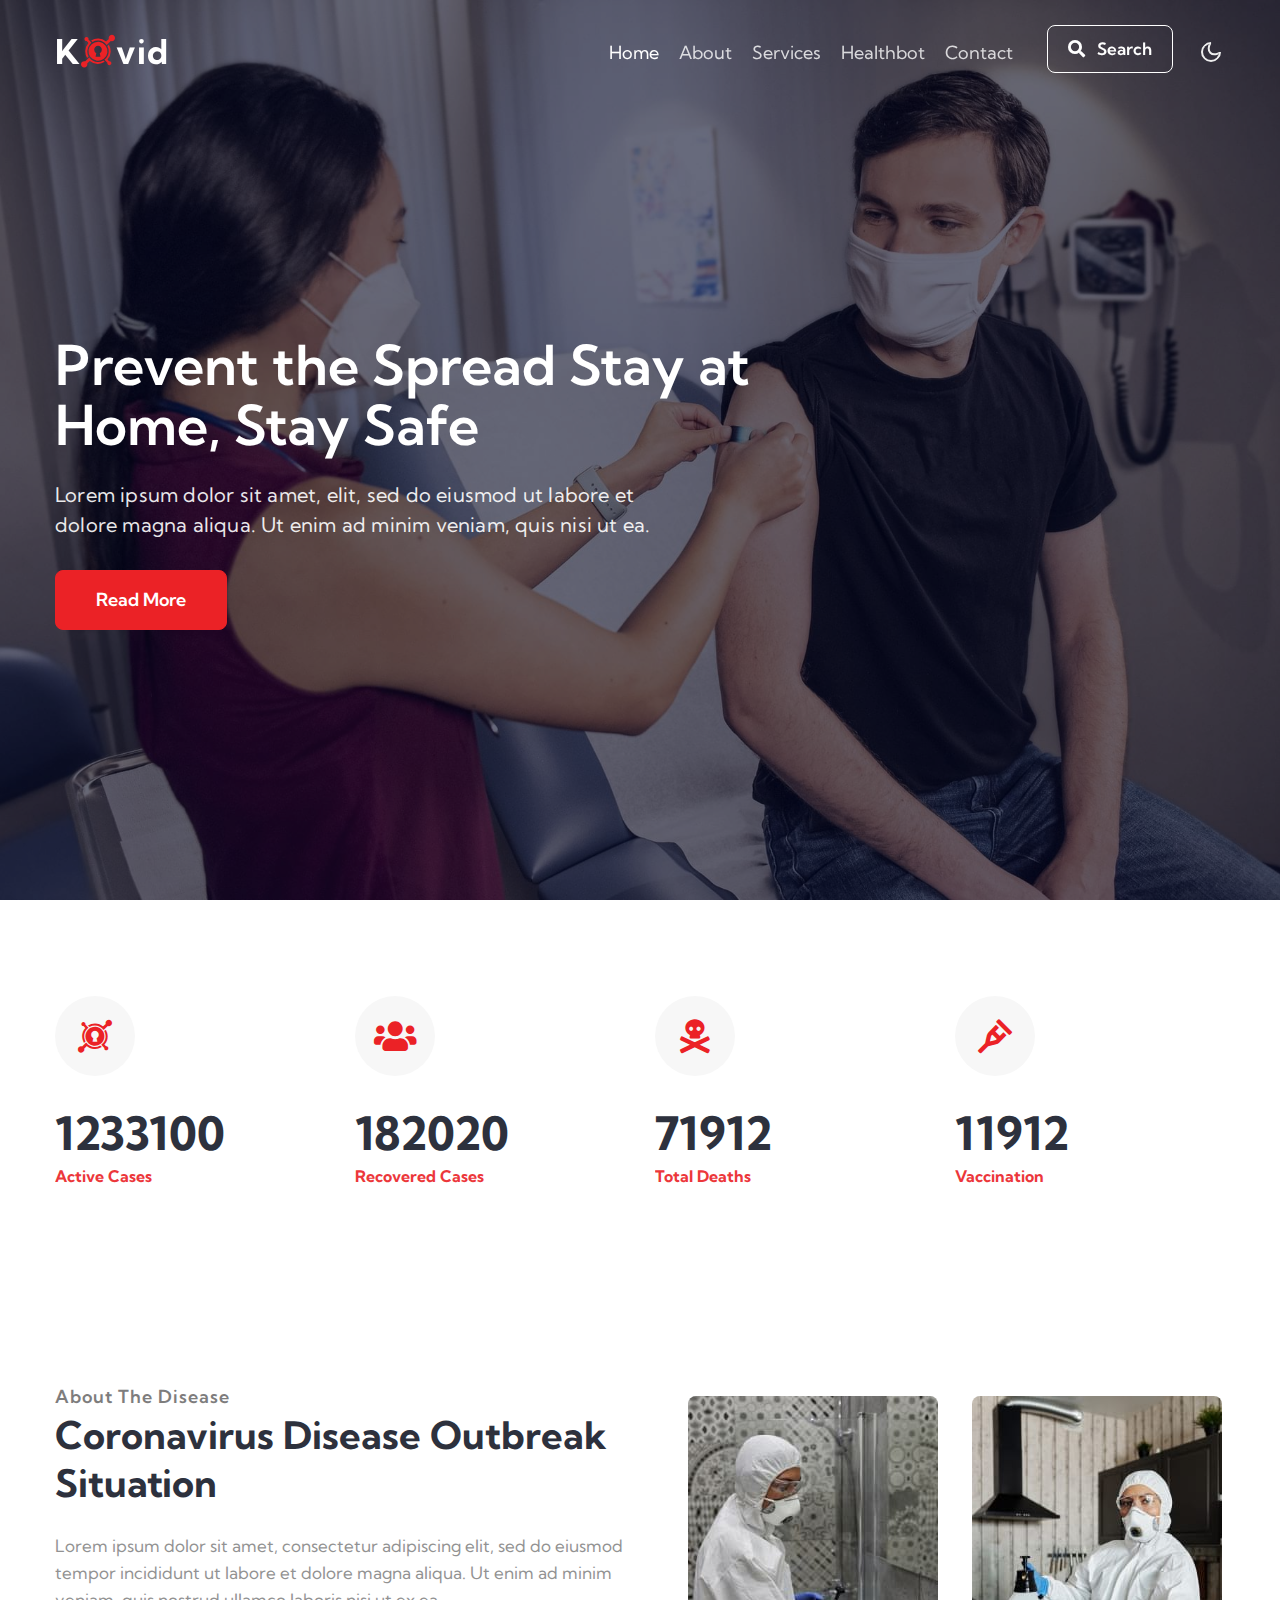
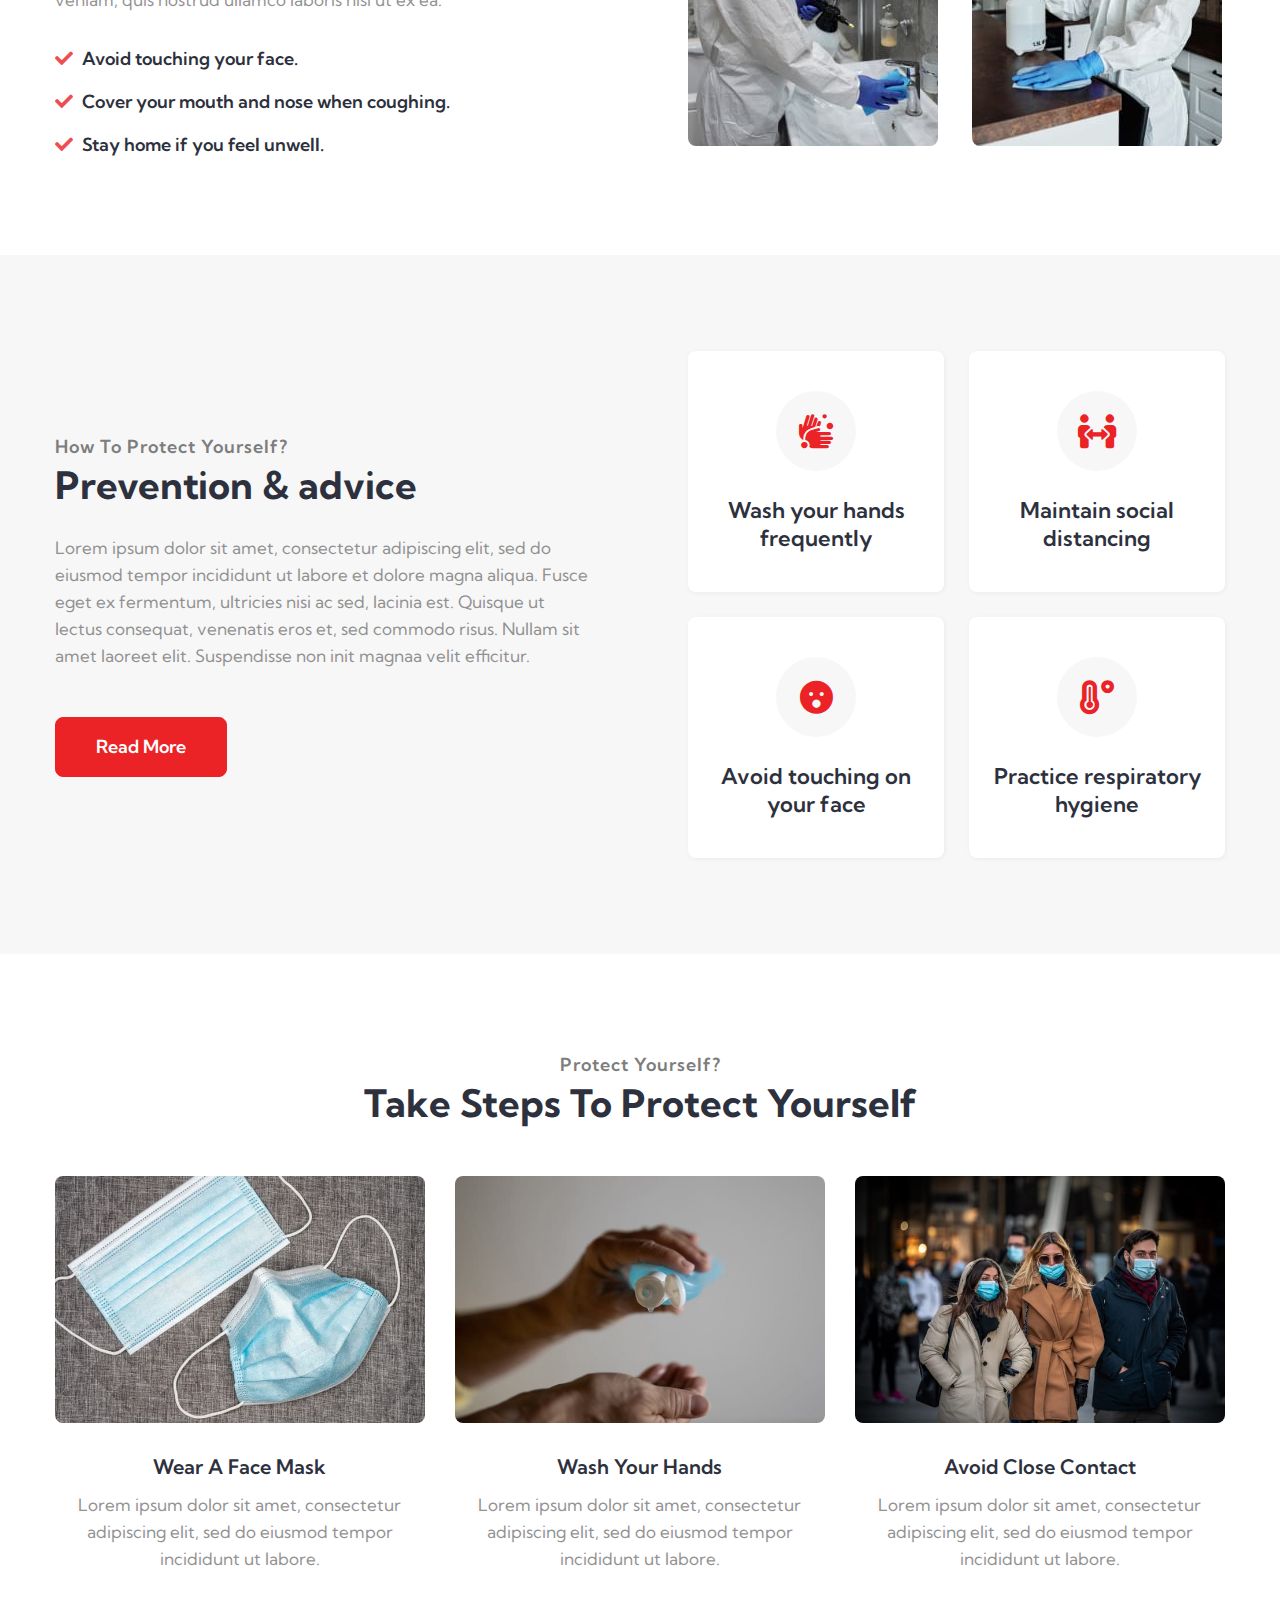
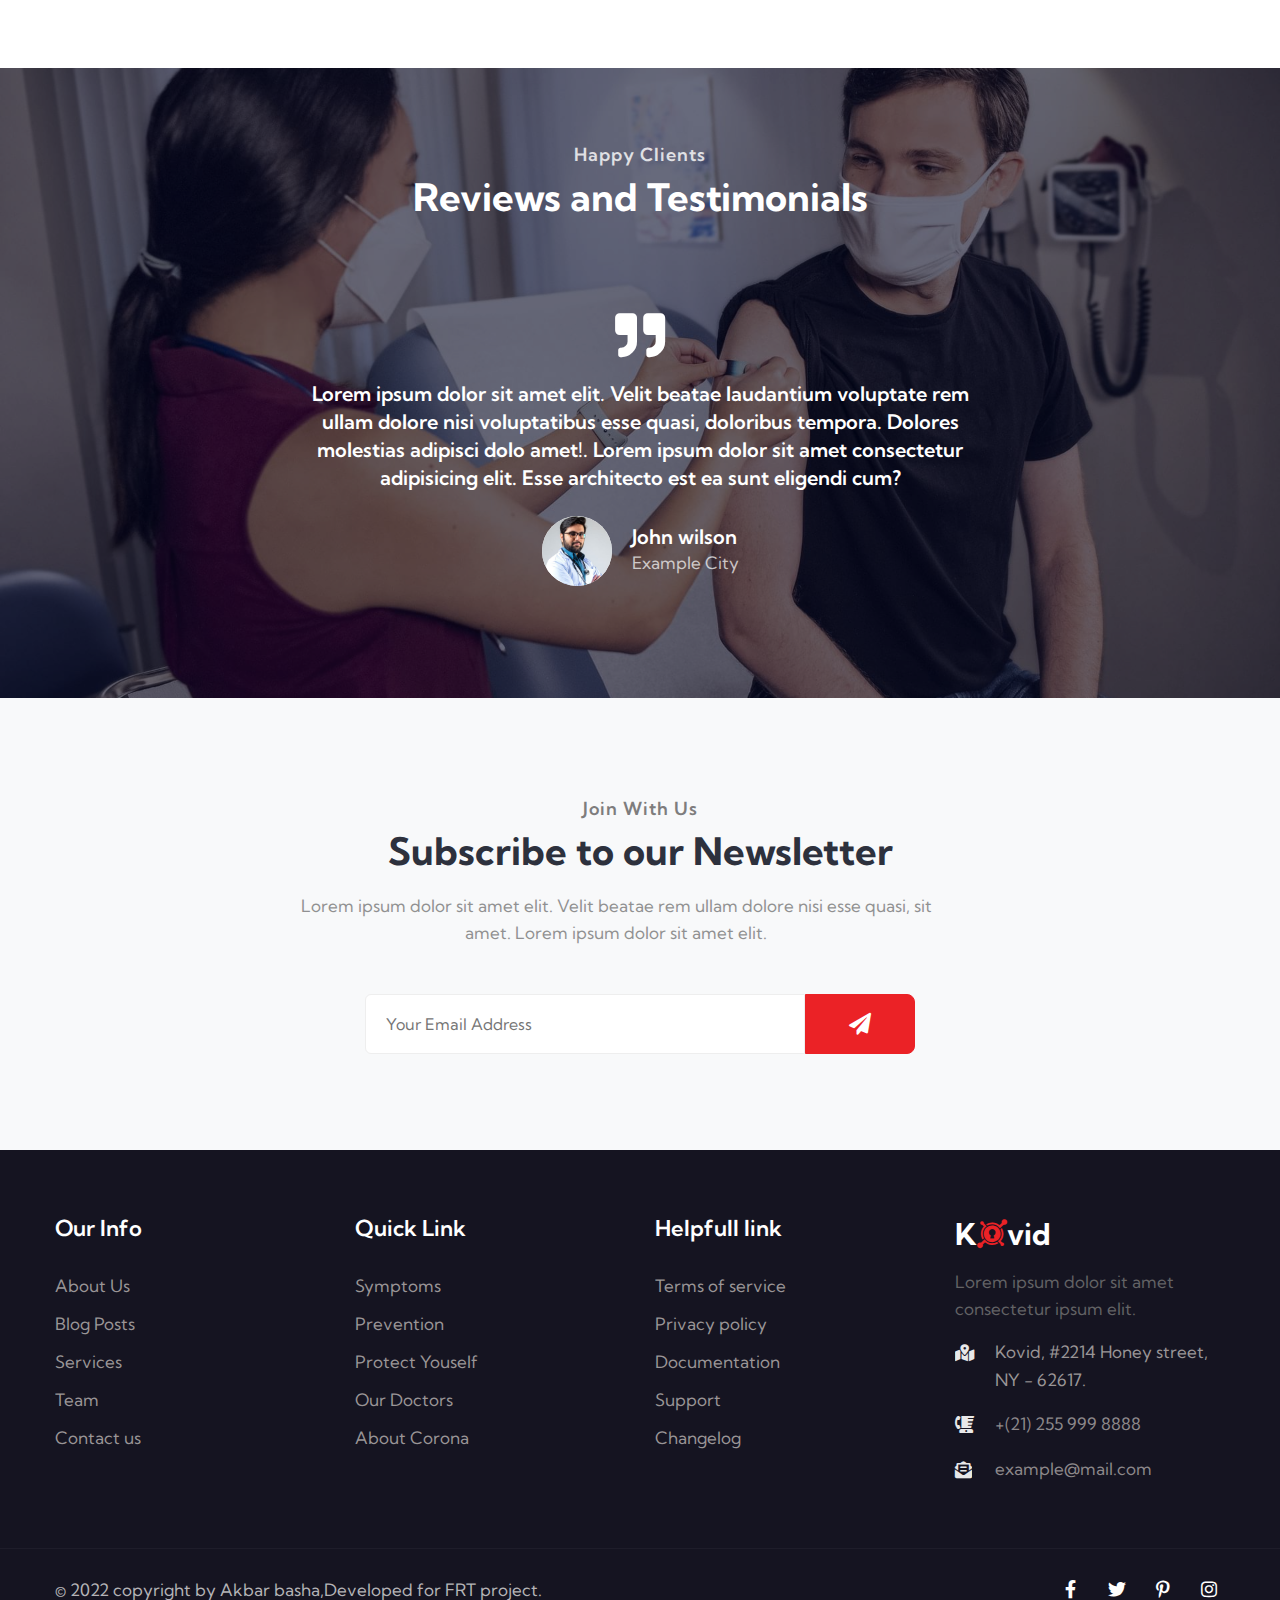
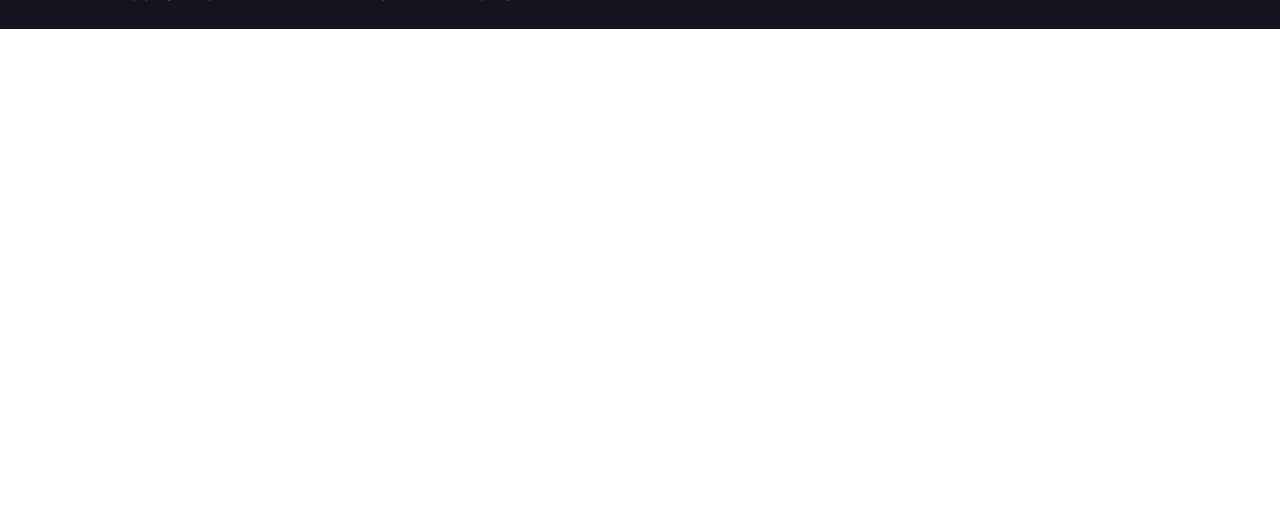
==== commit f4fd1d19: "Update index.html" ====
--- a/index.html
+++ b/index.html
@@ -43,6 +43,9 @@
                         </li>
                         <li class="nav-item">
                             <a class="nav-link" href="services.html">Services</a>
+                        </li>
+                         <li class="nav-item">
+                            <a class="nav-link" href="health-bot.html">healthbot</a>
                         </li>
                         <li class="nav-item mr-lg-1">
                             <a class="nav-link" href="contact.html">Contact</a>
@@ -500,4 +503,4 @@
 
 </body>
 
-</html>+</html>
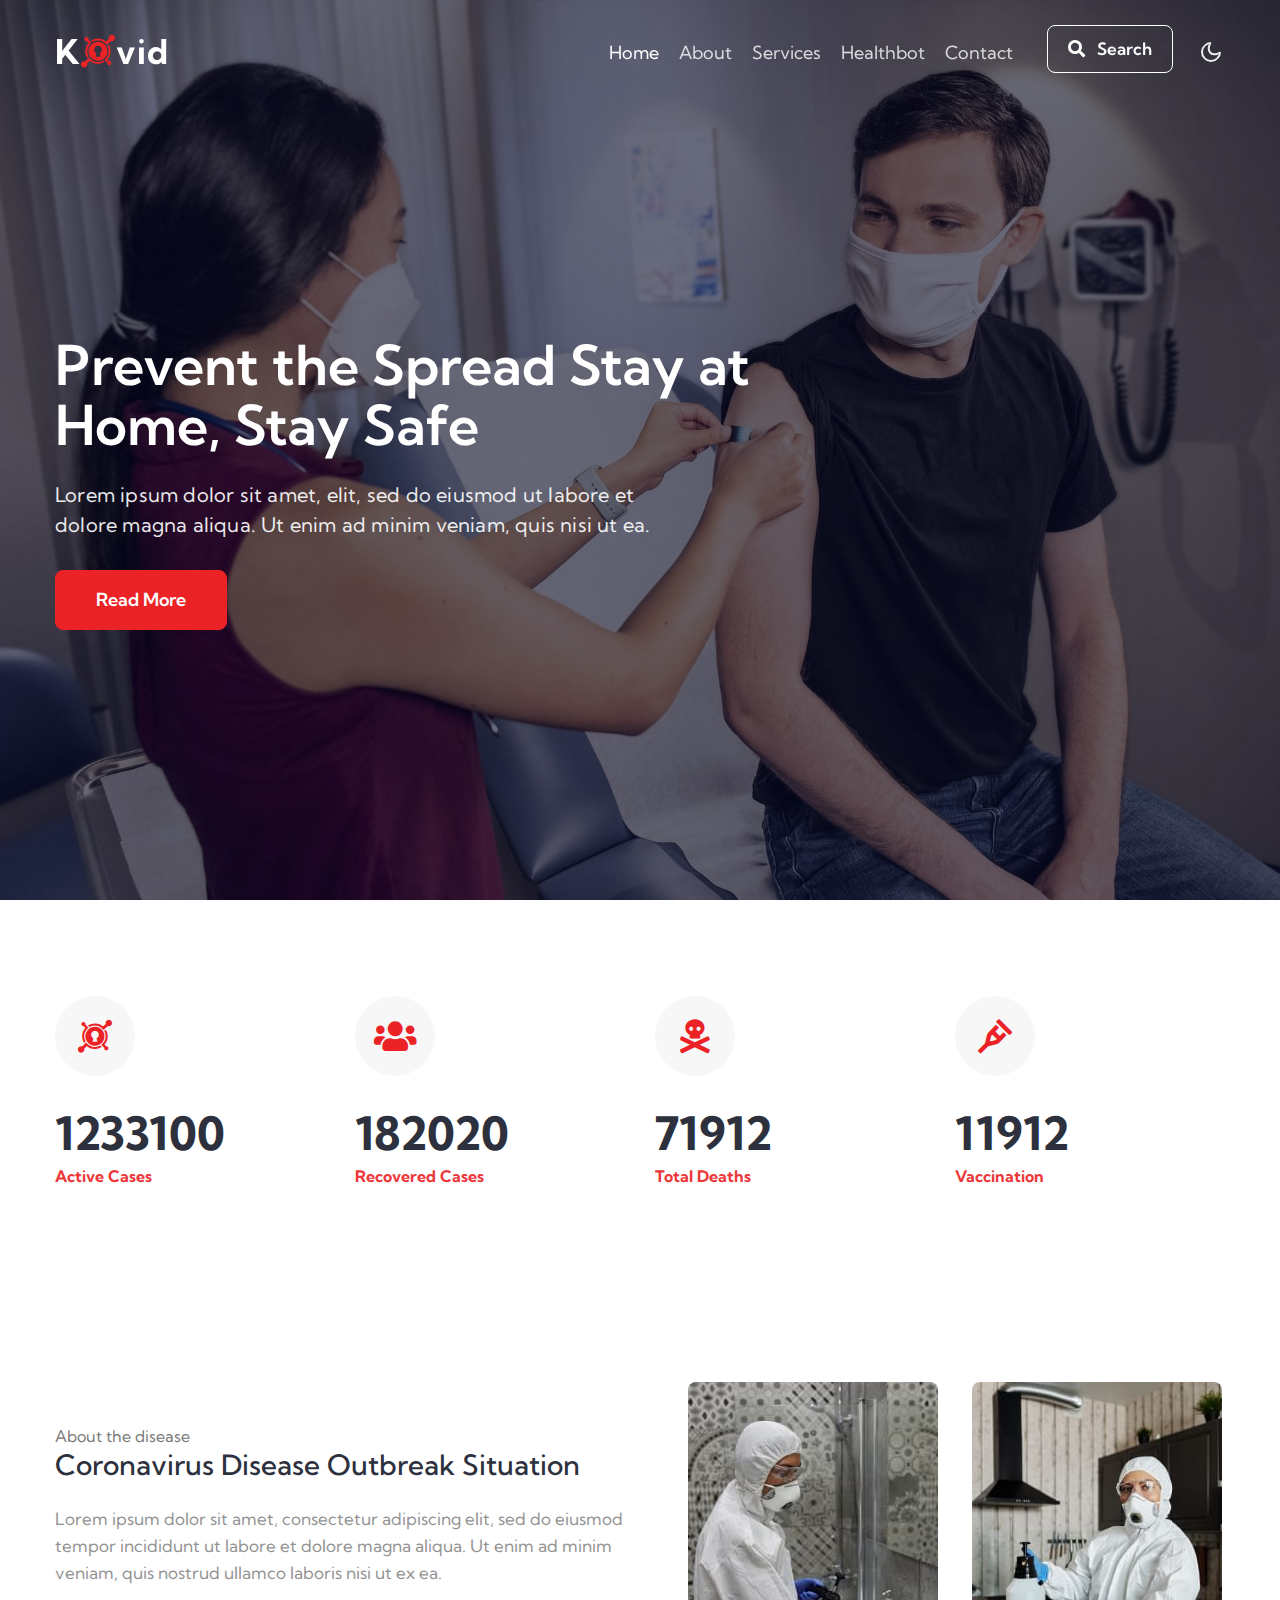
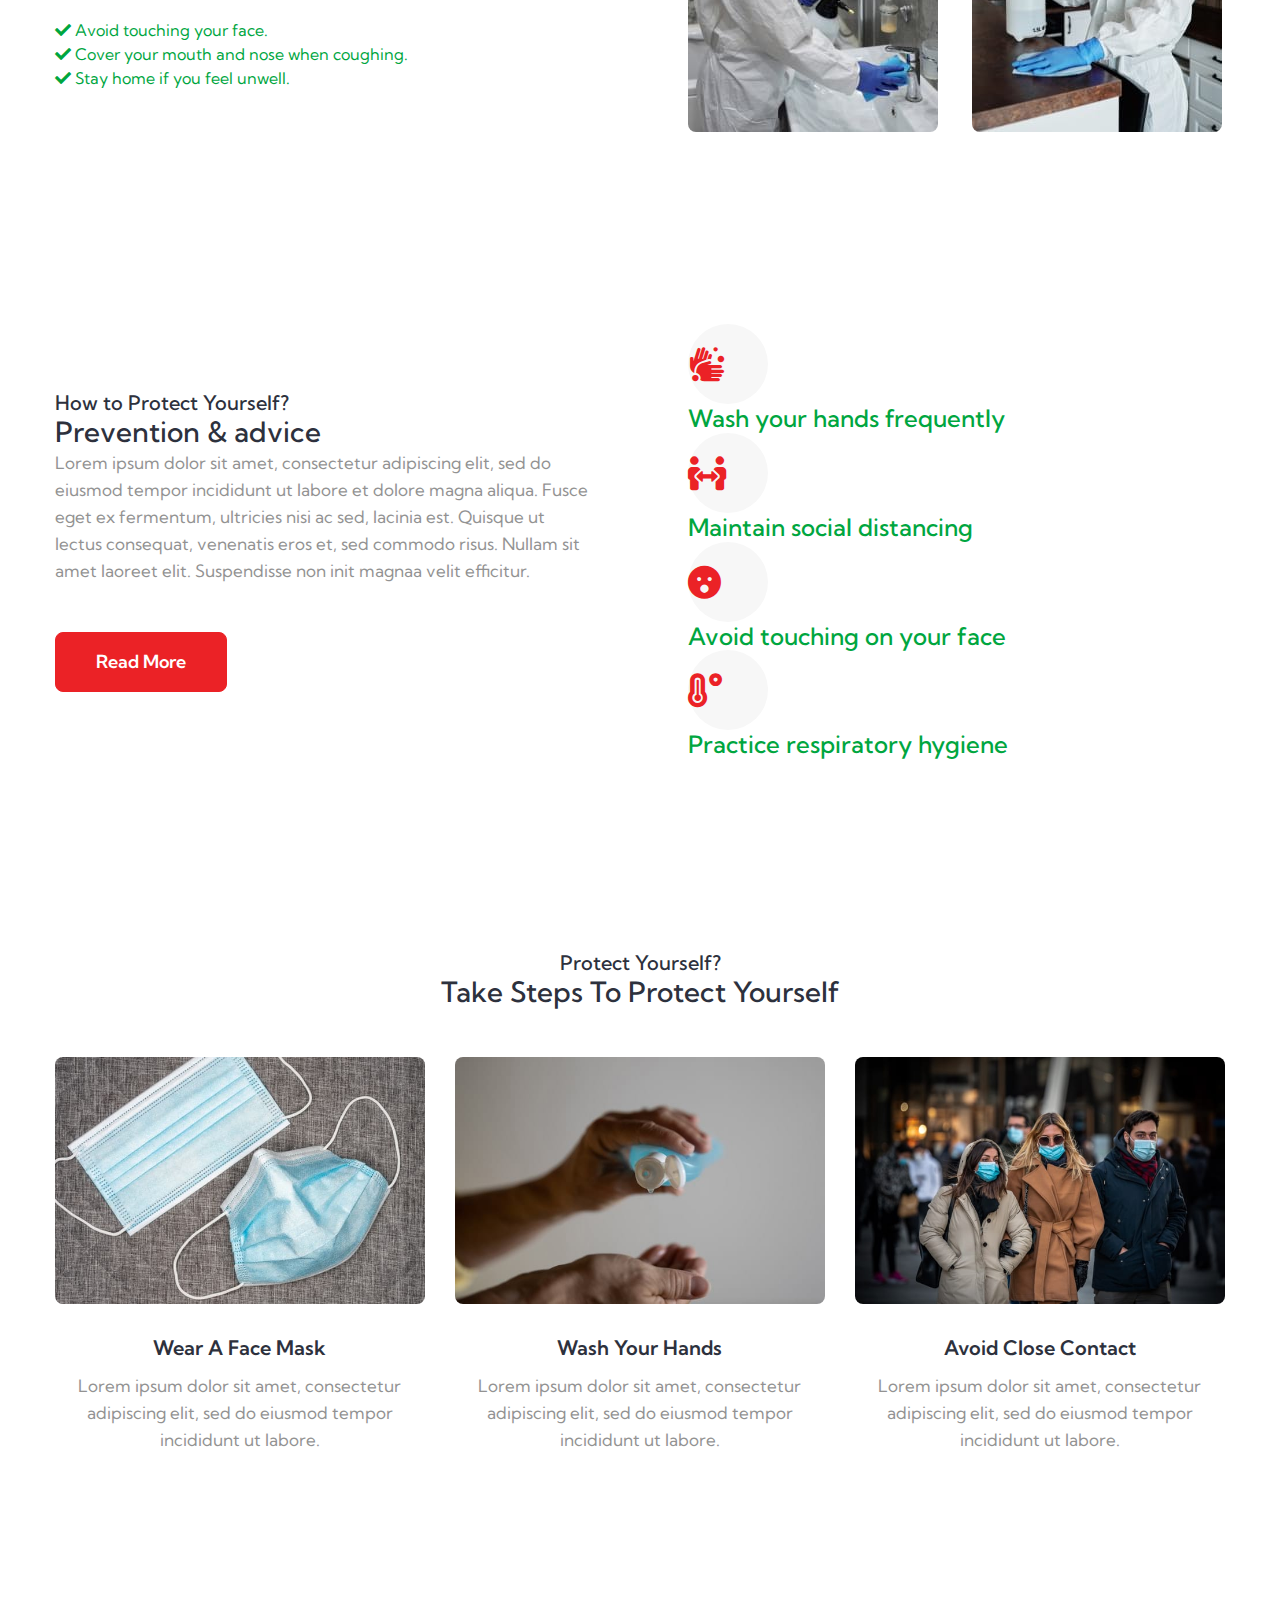
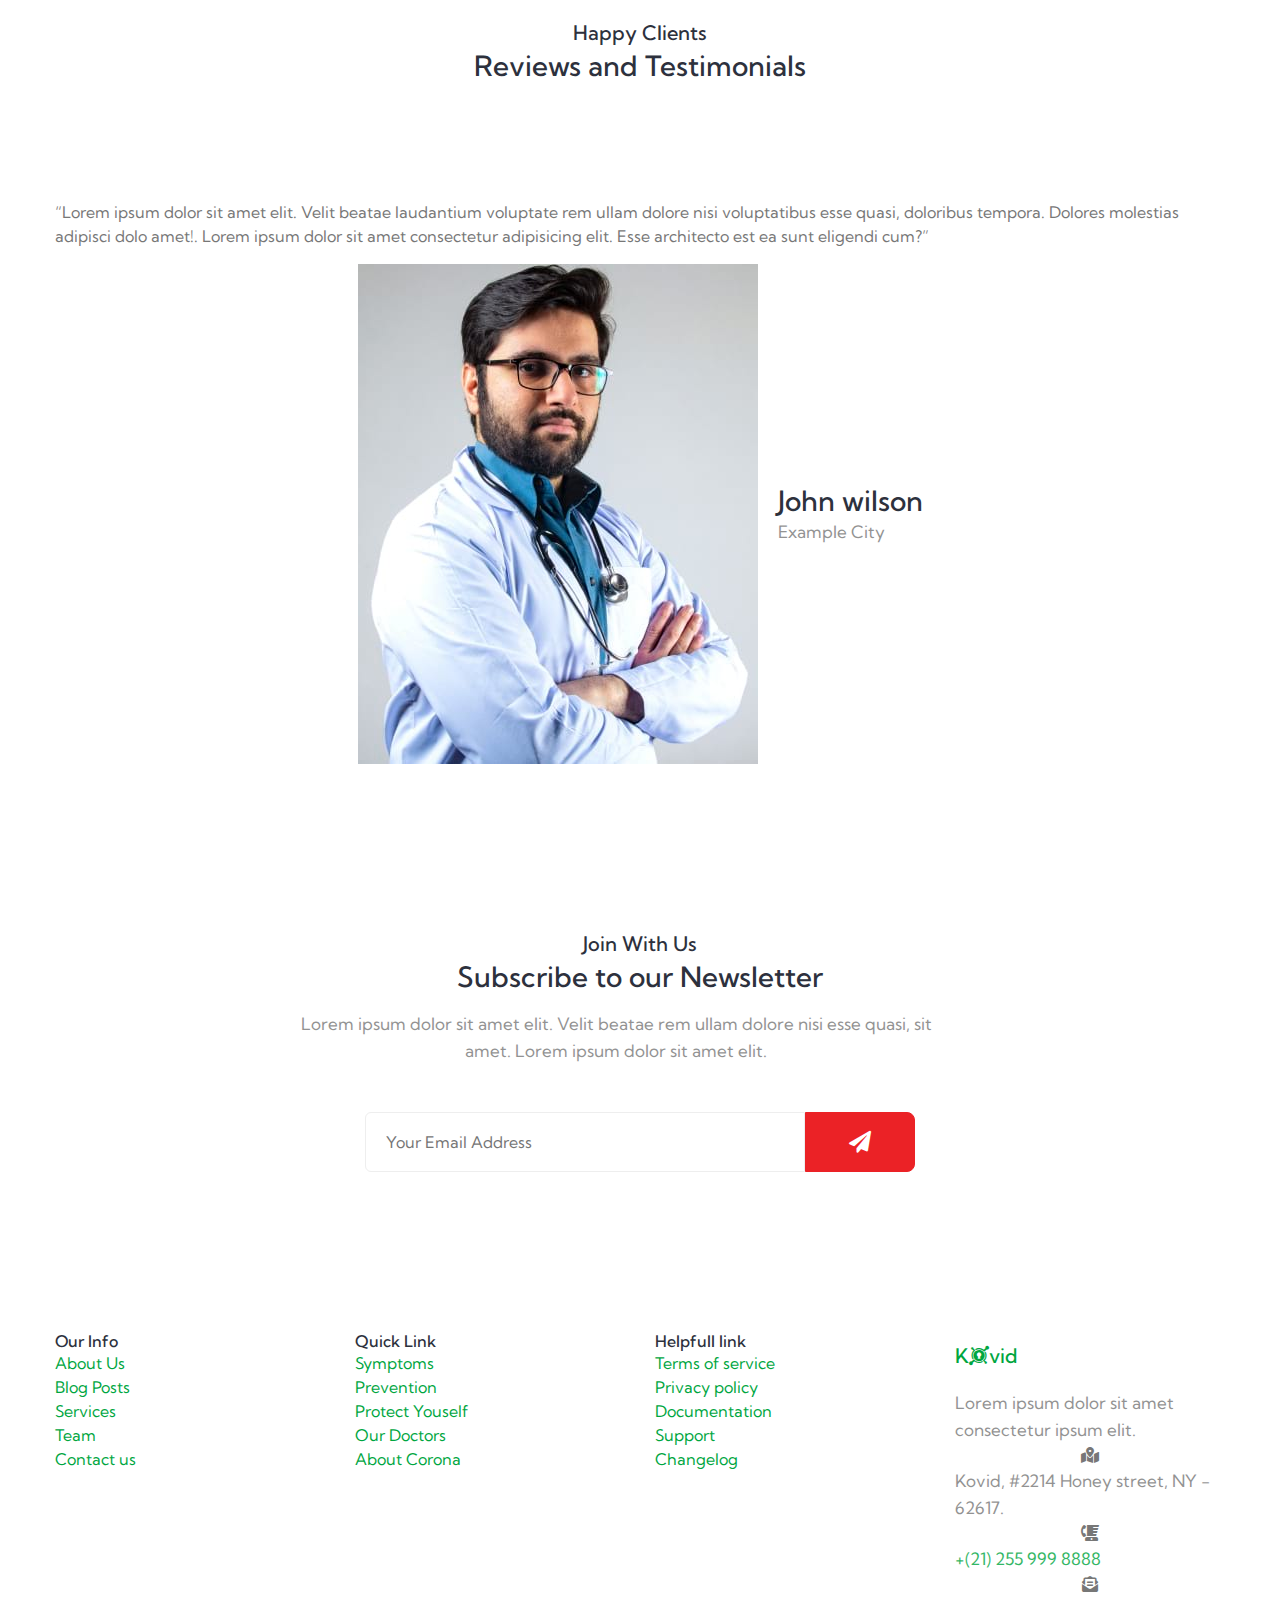
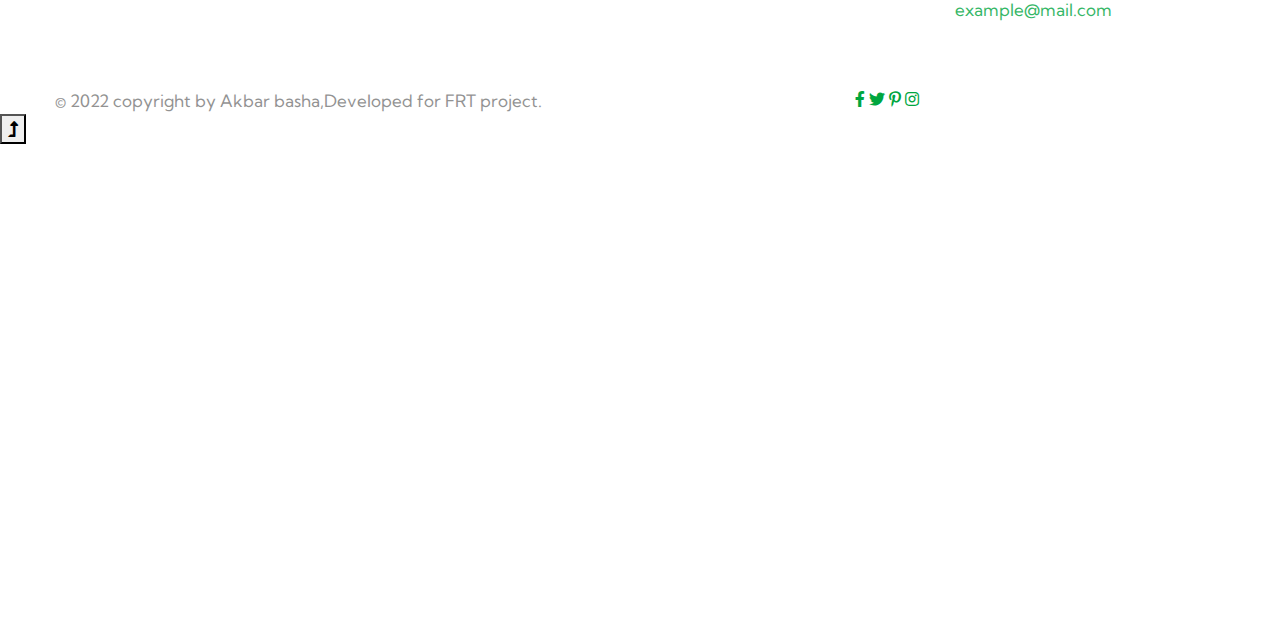
==== commit 4fba68e1: "Update index.html" ====
--- a/index.html
+++ b/index.html
@@ -110,7 +110,7 @@
     </div>
     <!-- hero slider end -->
     <!--/home-stats-->
-    <section class="w3l-stats-main py-5">
+    <section class="stats-main py-5">
         <div class="container py-lg-5 py-2">
             <div class="row stats-con">
                 <div class="col-lg-3 col-6 stats_info counter_grid text-left mt-lg-0 mt-5">
@@ -146,13 +146,13 @@
     </section>
     <!--//home-stats-->
     <!-- home page about section -->
-    <section class="w3l-homeblock1" id="about">
+    <section class="homeblock1" id="about">
         <div class="midd-w3 py-5">
             <div class="container py-lg-5 py-md-3">
                 <div class="row align-items-center">
                     <div class="col-lg-6">
-                        <span class="title-subw3hny">About the disease</span>
-                        <h3 class="title-w3l">Coronavirus Disease 
+                        <span class="title-subhny">About the disease</span>
+                        <h3 class="title">Coronavirus Disease 
                             Outbreak Situation</h3>
                         <p class="mt-md-4 mt-3">Lorem ipsum dolor sit amet, consectetur adipiscing elit, sed do eiusmod
                             tempor incididunt ut labore et dolore magna aliqua. Ut enim ad minim veniam, quis nostrud
@@ -179,12 +179,12 @@
     </section>
     <!-- //home page about section -->
     <!-- features-section -->
-    <section class="w3l-features py-5" id="work">
+    <section class="features py-5" id="work">
         <div class="container py-lg-5 py-md-4 py-2">
             <div class="row main-cont-wthree-2 align-items-center">
                 <div class="col-lg-6 feature-grid-left pr-lg-5">
-                    <h5 class="title-subw3hny">How to Protect Yourself?</h5>
-                    <h3 class="title-w3l mb-4">Prevention & advice</h3>
+                    <h5 class="title-subhny">How to Protect Yourself?</h5>
+                    <h3 class="title-mb-4">Prevention & advice</h3>
                     <p class="text-para">Lorem ipsum dolor sit amet, consectetur adipiscing elit, sed do eiusmod tempor incididunt ut labore et dolore magna aliqua.  Fusce eget ex fermentum, ultricies nisi ac sed,
                         lacinia est. Quisque ut lectus consequat, venenatis eros et, sed commodo risus. Nullam sit
                         amet laoreet elit. Suspendisse non init magnaa velit efficitur.
@@ -192,7 +192,7 @@
                     <a href="about.html" class="btn btn-style btn-primary mt-lg-5 mt-4">Read More</a>
                 </div>
                 <div class="col-lg-6 feature-grid-right mt-lg-0 mt-5 pl-lg-5">
-                    <div class="call-grids-w3 d-grid">
+                    <div class="call-grids-d-grid">
                         <div class="grids-1 box-wrap">
                             <div class="icon">
                                 <i class="fas fa-hands-wash"></i>
@@ -224,11 +224,11 @@
     </section>
     <!-- features section -->
     <!--  services section -->
-    <div class="w3l-servicesblock2" id="services">
+    <div class="servicesblock2" id="services">
         <section id="grids5-block" class="py-5">
             <div class="container py-lg-5 py-md-4 py-2">
-                <h5 class="title-subw3hny text-center">Protect Yourself?</h5>
-                <h3 class="title-w3l text-center">Take Steps To Protect
+                <h5 class="title-subhny text-center">Protect Yourself?</h5>
+                <h3 class="title text-center">Take Steps To Protect
                     Yourself</h3>
                 <div class="row mt-lg-5 mt-4 text-center">
                     <div class="col-lg-4 col-md-6">
@@ -270,12 +270,12 @@
     </div>
     <!--//services-section-->
     <!--/testimonials-->
-    <section class="w3l-testimonials" id="testimonials">
+    <section class="testimonials" id="testimonials">
         <!-- /grids -->
         <div class="cusrtomer-layout py-5">
             <div class="container py-lg-4 py-md-3 py-2 pb-lg-0">
-                <h5 class="title-subw3hny text-center mb-1">Happy Clients</h5>
-                <h3 class="title-w3l two text-center mb-sm-5 mb-4">Reviews and Testimonials</h3>
+                <h5 class="title-subhny text-center mb-1">Happy Clients</h5>
+                <h3 class="title two text-center mb-sm-5 mb-4">Reviews and Testimonials</h3>
                 <!-- /grids -->
                 <div class="testimonial-width">
                     <div id="owl-demo1" class="owl-two owl-carousel owl-theme">
@@ -314,12 +314,12 @@
     <!-- //testimonials -->
    
      <!--/subscribe-->
-            <section class="w3l-project py-5" id="subscribe">
+            <section class="roject py-5" id="subscribe">
                 <div class="container py-md-5 py-sm-4 py-2">
                     <div class="bottom-info">
                         <div class="header-section text-center">
-                            <h5 class="title-subw3hny text-center mb-1">Join With Us</h5>
-                            <h3 class="title-w3l">Subscribe to our Newsletter</h3>
+                            <h5 class="title-subhny text-center mb-1">Join With Us</h5>
+                            <h3 class="title">Subscribe to our Newsletter</h3>
                             <p class="mt-3 pr-lg-5">Lorem ipsum dolor sit amet elit. Velit beatae
                                 rem ullam dolore nisi esse quasi, sit amet. Lorem ipsum dolor sit
                                 amet elit.</p>
@@ -333,7 +333,7 @@
             </section>
      <!--//subscribe-->
     <!--/footer-->
-    <section class="w3l-footer-29-main">
+    <section class="footer-29-main">
         <div class="footer-29 py-5">
             <div class="container py-lg-3">
                 <div class="row footer-top-29">
@@ -415,7 +415,7 @@
     </section>
     <!-- //footer -->
     <!-- copyright -->
-    <section class="w3l-copyright">
+    <section class="copyright">
         <div class="container">
             <div class="row bottom-copies">
                 <p class="col-lg-8 copy-footer-29">© 2022 copyright by Akbar basha,Developed for FRT project.</p>
